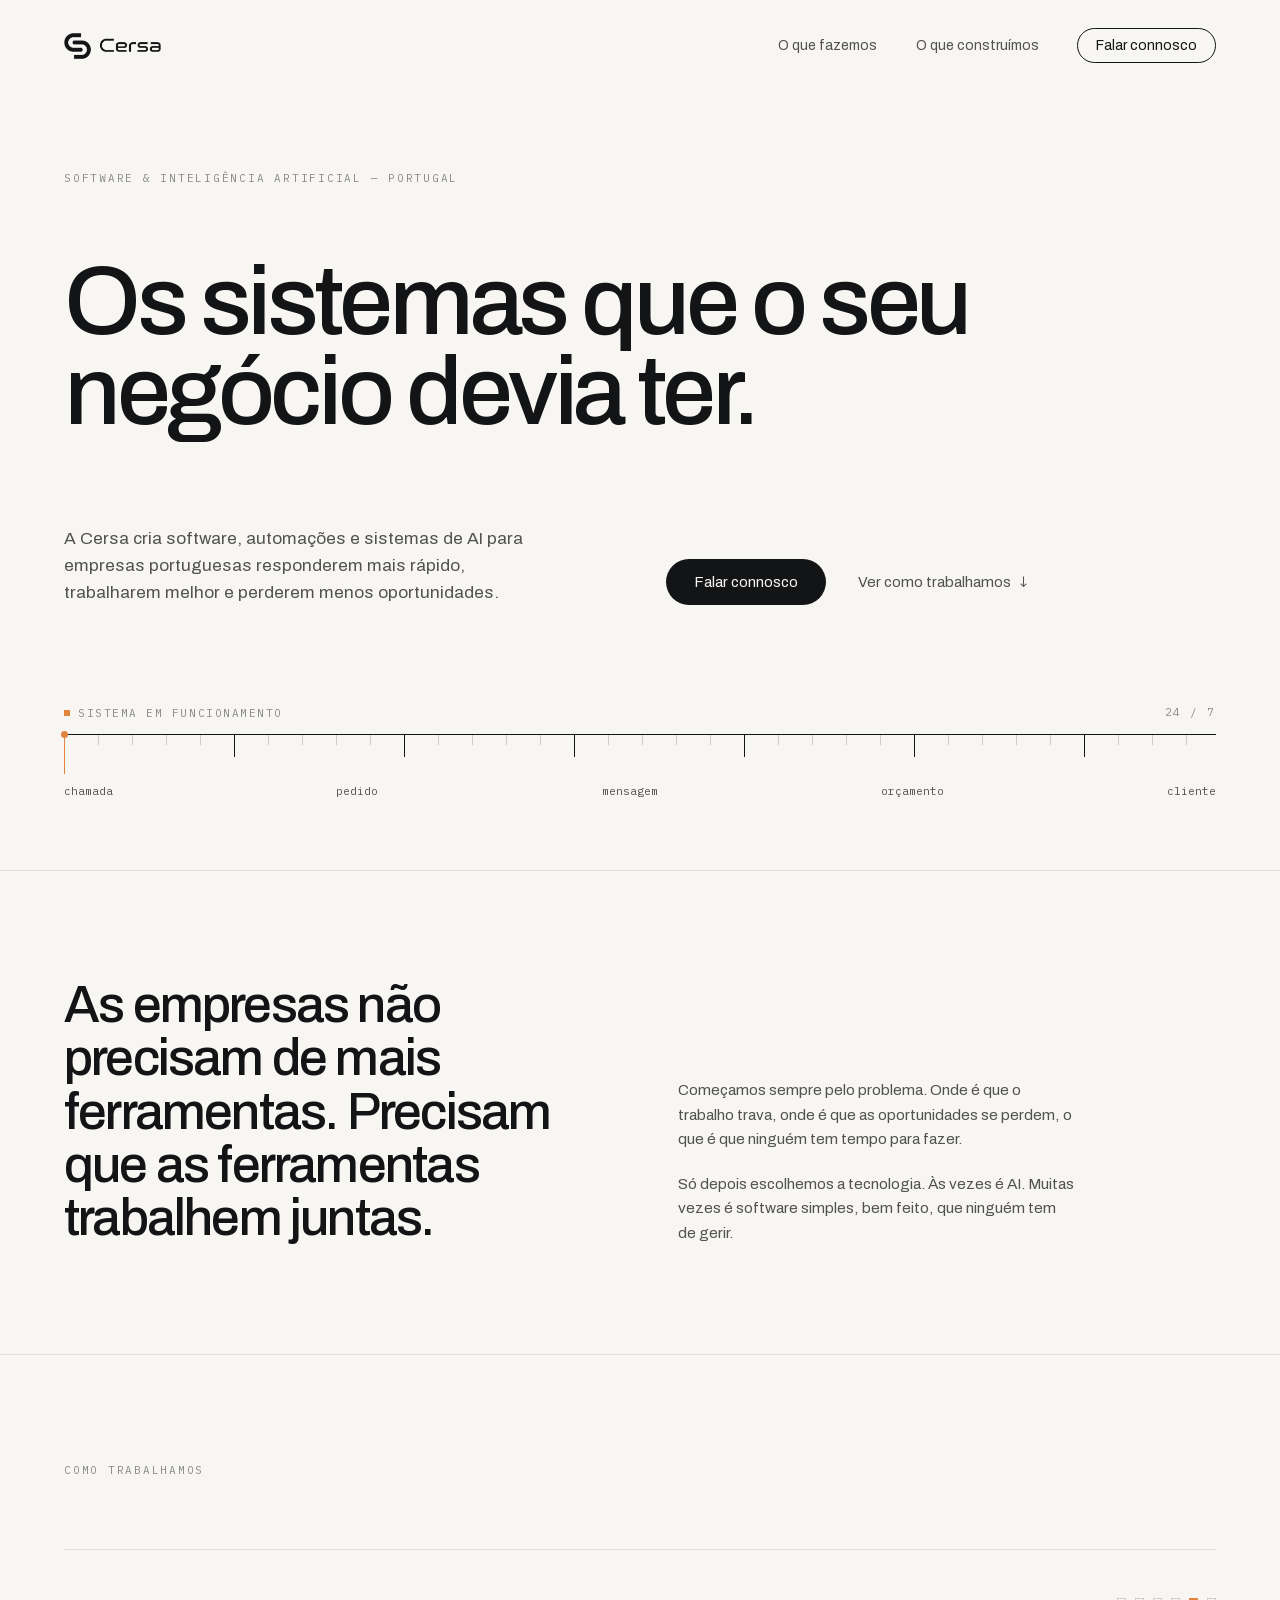
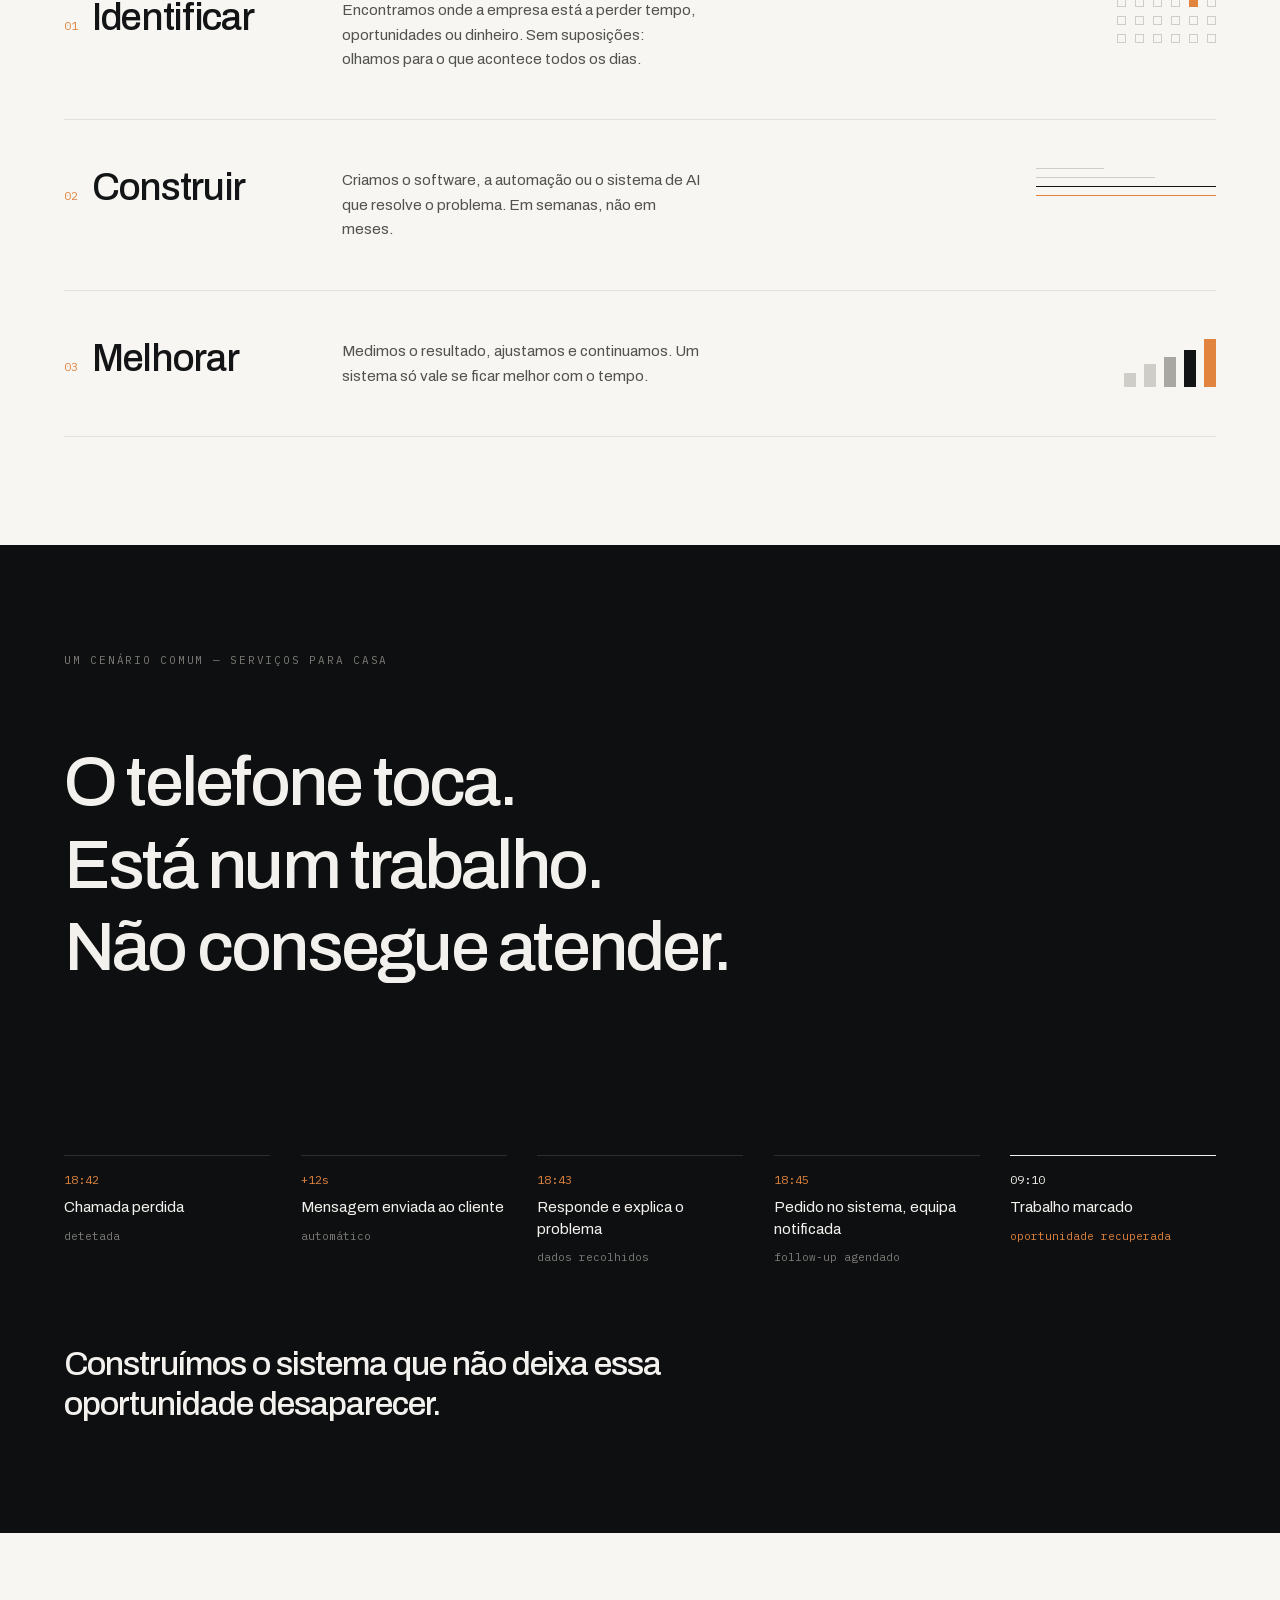
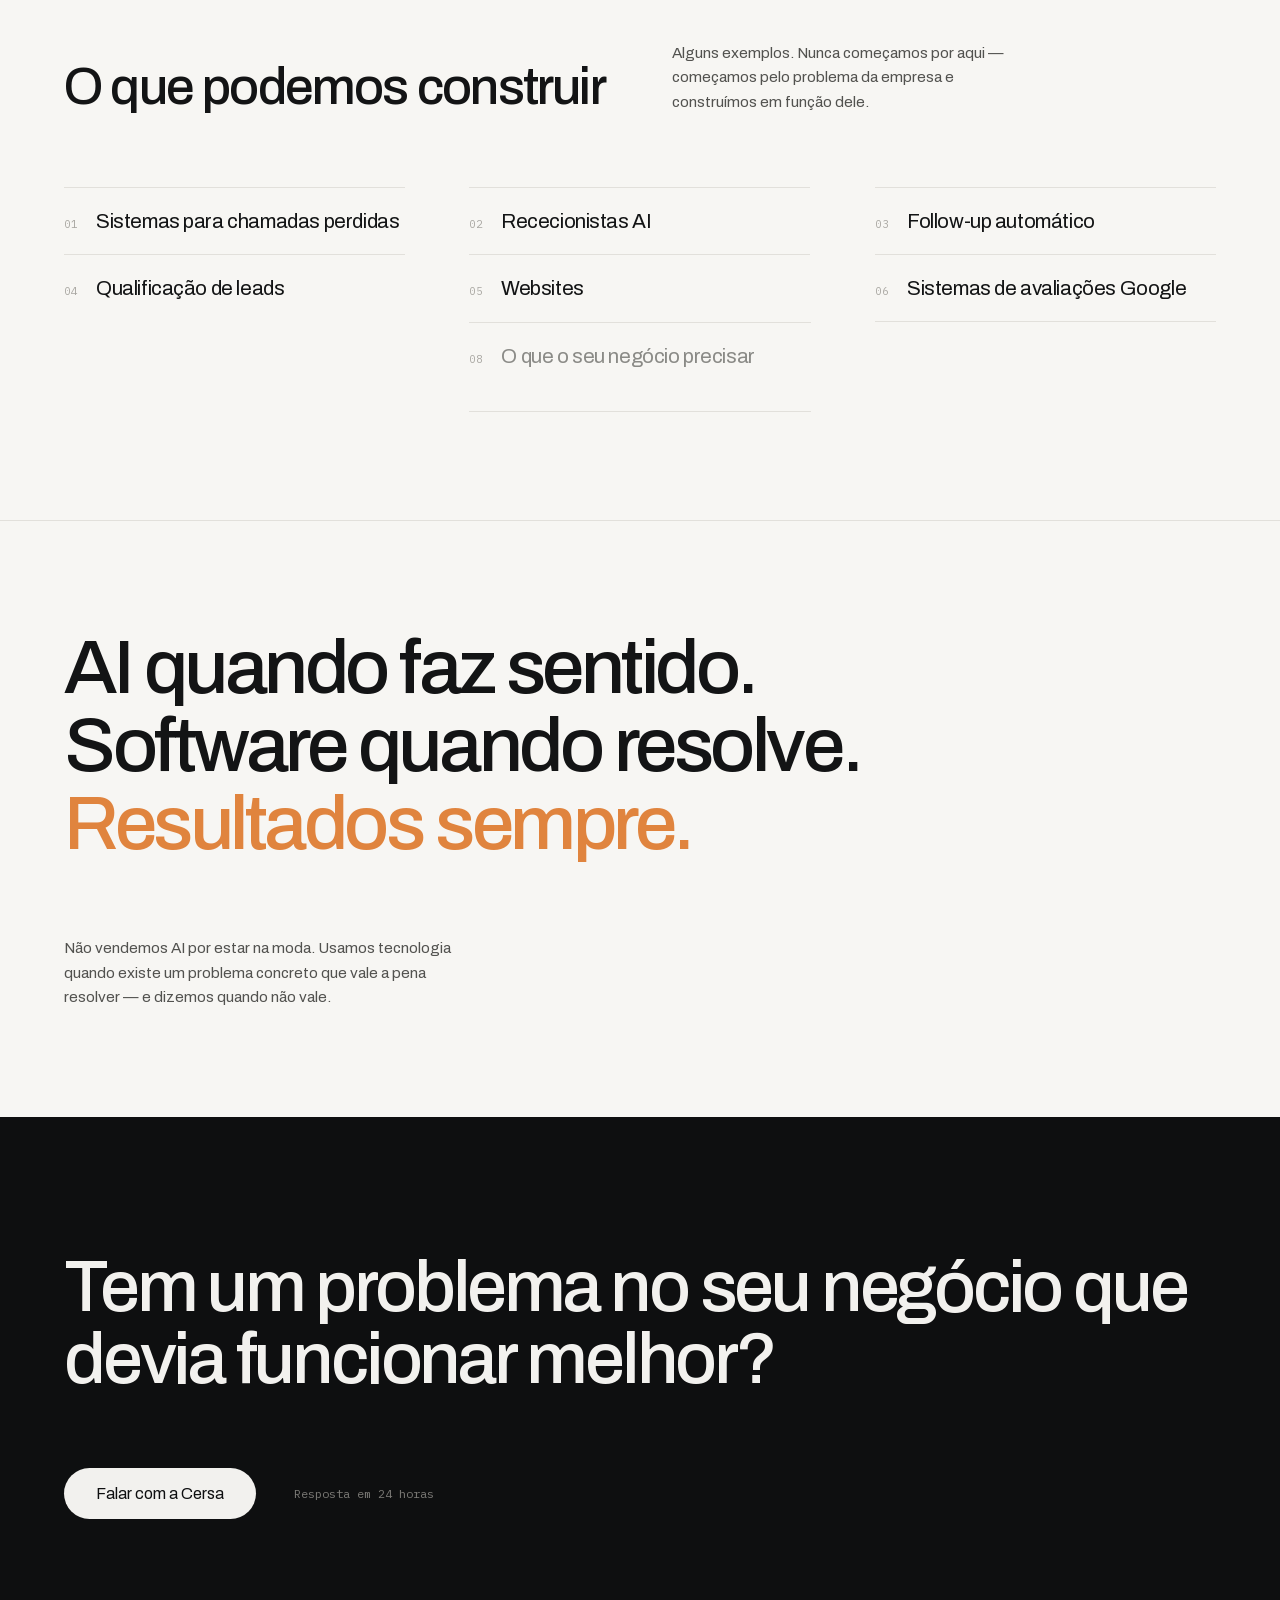
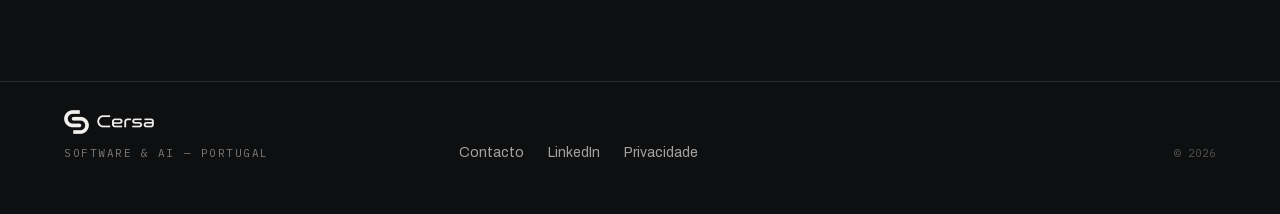
==== index.html @ e39e1431 "Preparar o site para indexação e alojar as fontes localmente O <head> tinha título, descrição e mais" ====
<!DOCTYPE html>
<html lang="pt-PT">
<head>
<meta charset="utf-8" />
<meta name="viewport" content="width=device-width, initial-scale=1" />

<title>Software e automação com AI para empresas — Cersa</title>
<meta name="description" content="Software, automações e sistemas de AI para empresas responderem mais rápido e perderem menos oportunidades. Base no Minho, trabalhamos para todo o país." />
<link rel="canonical" href="https://cersa.pt/" />
<meta name="robots" content="index, follow, max-image-preview:large" />

<!-- Fontes locais, por isso o preload arranca no primeiro parse do HTML em
     vez de esperar pelo CSS. Só o Archivo: desenha o título e o texto acima
     da dobra, e sendo variável cobre os dois pesos num ficheiro só. -->
<link rel="preload" href="assets/fonts/archivo.woff2" as="font" type="font/woff2" crossorigin />
<link rel="stylesheet" href="styles.css" />

<link rel="icon" href="/assets/favicon-32.png" sizes="32x32" type="image/png" />
<link rel="apple-touch-icon" href="/assets/apple-touch-icon-180.png" />
<link rel="manifest" href="/site.webmanifest" />
<meta name="theme-color" content="#F7F6F3" media="(prefers-color-scheme: light)" />
<meta name="theme-color" content="#0E0F10" media="(prefers-color-scheme: dark)" />

<meta property="og:type" content="website" />
<meta property="og:site_name" content="Cersa" />
<meta property="og:locale" content="pt_PT" />
<meta property="og:url" content="https://cersa.pt/" />
<meta property="og:title" content="Software e automação com AI para empresas — Cersa" />
<meta property="og:description" content="Software, automações e sistemas de AI para empresas portuguesas responderem mais rápido e perderem menos oportunidades." />
<meta property="og:image" content="https://cersa.pt/assets/og-cover.png" />
<meta property="og:image:width" content="1200" />
<meta property="og:image:height" content="630" />
<meta property="og:image:alt" content="Cersa — Software e Inteligência Artificial, Portugal" />
<meta name="twitter:card" content="summary_large_image" />
<meta name="twitter:title" content="Software e automação com AI para empresas — Cersa" />
<meta name="twitter:description" content="Software, automações e sistemas de AI para empresas portuguesas responderem mais rápido e perderem menos oportunidades." />
<meta name="twitter:image" content="https://cersa.pt/assets/og-cover.png" />

<script type="application/ld+json">
{
  "@context": "https://schema.org",
  "@graph": [
    {
      "@type": "ProfessionalService",
      "@id": "https://cersa.pt/#empresa",
      "name": "Cersa",
      "description": "Software, automações e sistemas de inteligência artificial para empresas portuguesas.",
      "url": "https://cersa.pt/",
      "logo": "https://cersa.pt/assets/icon-512.png",
      "image": "https://cersa.pt/assets/og-cover.png",
      "email": "ola@cersa.pt",
      "telephone": "+351968170798",
      "inLanguage": "pt-PT",
      "address": {
        "@type": "PostalAddress",
        "addressRegion": "Minho",
        "addressCountry": "PT"
      },
      "areaServed": [
        { "@type": "Country", "name": "Portugal" },
        { "@type": "AdministrativeArea", "name": "Minho" }
      ],
      "hasOfferCatalog": {
        "@type": "OfferCatalog",
        "name": "Serviços",
        "itemListElement": [
          { "@type": "Offer", "itemOffered": { "@type": "Service", "name": "Sistemas para chamadas perdidas" } },
          { "@type": "Offer", "itemOffered": { "@type": "Service", "name": "Rececionistas AI" } },
          { "@type": "Offer", "itemOffered": { "@type": "Service", "name": "Follow-up automático" } },
          { "@type": "Offer", "itemOffered": { "@type": "Service", "name": "Qualificação de leads" } },
          { "@type": "Offer", "itemOffered": { "@type": "Service", "name": "Websites" } },
          { "@type": "Offer", "itemOffered": { "@type": "Service", "name": "Sistemas de avaliações Google" } },
          { "@type": "Offer", "itemOffered": { "@type": "Service", "name": "Software e automações personalizados" } }
        ]
      }
    },
    {
      "@type": "WebSite",
      "@id": "https://cersa.pt/#website",
      "url": "https://cersa.pt/",
      "name": "Cersa",
      "inLanguage": "pt-PT",
      "publisher": { "@id": "https://cersa.pt/#empresa" }
    }
  ]
}
</script>
</head>
<body>

<header class="site-header">
  <a href="#top" class="brand">
    <img src="assets/cersa-logo.png" alt="Cersa" class="brand-logo" width="359" height="96" />
  </a>
  <nav class="nav">
    <a href="#trabalho">O que fazemos</a>
    <a href="#construir">O que construímos</a>
    <a href="#contacto" class="nav-cta">Falar connosco</a>
  </nav>
</header>

<main>
  <section id="top" class="hero">
    <p class="eyebrow">Software &amp; Inteligência Artificial — Portugal</p>
    <h1 class="hero-title">Os sistemas que o seu negócio devia ter.</h1>

    <div class="hero-content">
      <p class="hero-lede">A Cersa cria software, automações e sistemas de AI para empresas portuguesas responderem mais rápido, trabalharem melhor e perderem menos oportunidades.</p>
      <div class="hero-actions">
        <a href="#contacto" class="btn-primary">Falar connosco</a>
        <a href="#trabalho" class="btn-secondary">Ver como trabalhamos<span class="mono">↓</span></a>
      </div>
    </div>

    <div class="hero-timeline">
      <div class="timeline-status">
        <span class="timeline-live"><span class="live-dot"></span>sistema em funcionamento</span>
        <span>24 / 7</span>
      </div>
      <div class="timeline-track">
        <div class="timeline-grid-fine"></div>
        <div class="timeline-grid-bold"></div>
        <div class="timeline-cursor"><span class="timeline-dot"></span></div>
        <div class="timeline-labels">
          <span>chamada</span><span>pedido</span><span>mensagem</span><span>orçamento</span><span>cliente</span>
        </div>
      </div>
    </div>
  </section>

  <section id="abordagem" class="section section-bordered">
    <div class="positioning-grid">
      <h2 class="positioning-title" data-reveal>As empresas não precisam de mais ferramentas. Precisam que as ferramentas trabalhem juntas.</h2>
      <div class="positioning-copy" data-reveal>
        <p>Começamos sempre pelo problema. Onde é que o trabalho trava, onde é que as oportunidades se perdem, o que é que ninguém tem tempo para fazer.</p>
        <p>Só depois escolhemos a tecnologia. Às vezes é AI. Muitas vezes é software simples, bem feito, que ninguém tem de gerir.</p>
      </div>
    </div>
  </section>

  <section id="trabalho" class="section section-bordered">
    <p class="eyebrow">Como trabalhamos</p>
    <div class="work-list">

      <div class="work-row" data-reveal>
        <div class="work-heading">
          <span class="work-index">01</span>
          <h3 class="work-title">Identificar</h3>
        </div>
        <p class="work-desc">Encontramos onde a empresa está a perder tempo, oportunidades ou dinheiro. Sem suposições: olhamos para o que acontece todos os dias.</p>
        <div class="work-visual work-visual-dots">
          <span></span><span></span><span></span><span></span><span class="accent"></span><span></span>
          <span></span><span></span><span></span><span></span><span></span><span></span>
          <span></span><span></span><span></span><span></span><span></span><span></span>
        </div>
      </div>

      <div class="work-row" data-reveal>
        <div class="work-heading">
          <span class="work-index">02</span>
          <h3 class="work-title">Construir</h3>
        </div>
        <p class="work-desc">Criamos o software, a automação ou o sistema de AI que resolve o problema. Em semanas, não em meses.</p>
        <div class="work-visual work-visual-lines">
          <span style="width: 38%"></span>
          <span style="width: 66%"></span>
          <span class="ink" style="width: 100%"></span>
          <span class="accent" style="width: 100%"></span>
        </div>
      </div>

      <div class="work-row work-row-last" data-reveal>
        <div class="work-heading">
          <span class="work-index">03</span>
          <h3 class="work-title">Melhorar</h3>
        </div>
        <p class="work-desc">Medimos o resultado, ajustamos e continuamos. Um sistema só vale se ficar melhor com o tempo.</p>
        <div class="work-visual work-visual-bars">
          <span style="height: 30%"></span>
          <span style="height: 48%"></span>
          <span class="mid" style="height: 62%"></span>
          <span class="ink" style="height: 78%"></span>
          <span class="accent" style="height: 100%"></span>
        </div>
      </div>

    </div>
  </section>

  <section class="section case-section">
    <p class="eyebrow eyebrow-dark">Um cenário comum — serviços para casa</p>
    <h2 class="case-steps">
      <span data-step>O telefone toca.</span>
      <span data-step>Está num trabalho.</span>
      <span data-step>Não consegue atender.</span>
      <span data-step class="dim">O cliente liga para a próxima empresa.</span>
    </h2>

    <div class="case-events">
      <div class="event" data-step>
        <span class="event-time">18:42</span>
        <span class="event-desc">Chamada perdida</span>
        <span class="event-tag">detetada</span>
      </div>
      <div class="event" data-step>
        <span class="event-time">+12s</span>
        <span class="event-desc">Mensagem enviada ao cliente</span>
        <span class="event-tag">automático</span>
      </div>
      <div class="event" data-step>
        <span class="event-time">18:43</span>
        <span class="event-desc">Responde e explica o problema</span>
        <span class="event-tag">dados recolhidos</span>
      </div>
      <div class="event" data-step>
        <span class="event-time">18:45</span>
        <span class="event-desc">Pedido no sistema, equipa notificada</span>
        <span class="event-tag">follow-up agendado</span>
      </div>
      <div class="event event-highlight" data-step>
        <span class="event-time">09:10</span>
        <span class="event-desc">Trabalho marcado</span>
        <span class="event-tag event-tag-accent">oportunidade recuperada</span>
      </div>
    </div>

    <p class="case-closing" data-reveal>Construímos o sistema que não deixa essa oportunidade desaparecer.</p>
  </section>

  <section id="construir" class="section">
    <div class="build-header">
      <h2 class="build-title">O que podemos construir</h2>
      <p class="build-copy">Alguns exemplos. Nunca começamos por aqui — começamos pelo problema da empresa e construímos em função dele.</p>
    </div>
    <ul class="build-list">
      <li class="build-item" data-reveal><span class="build-index">01</span><span class="build-label">Sistemas para chamadas perdidas</span></li>
      <li class="build-item" data-reveal><span class="build-index">02</span><span class="build-label">Rececionistas AI</span></li>
      <li class="build-item" data-reveal><span class="build-index">03</span><span class="build-label">Follow-up automático</span></li>
      <li class="build-item" data-reveal><span class="build-index">04</span><span class="build-label">Qualificação de leads</span></li>
      <li class="build-item" data-reveal><span class="build-index">05</span><span class="build-label">Websites</span></li>
      <li class="build-item" data-reveal><span class="build-index">06</span><span class="build-label">Sistemas de avaliações Google</span></li>
      <li class="build-item build-item-last" data-reveal><span class="build-index">07</span><span class="build-label">Software e automações personalizados</span></li>
      <li class="build-item build-item-muted build-item-last"><span class="build-index">08</span><span class="build-label">O que o seu negócio precisar</span></li>
    </ul>
  </section>

  <section class="section section-bordered">
    <h2 class="philosophy-lines">
      <span data-step>AI quando faz sentido.</span>
      <span data-step>Software quando resolve.</span>
      <span data-step class="accent">Resultados sempre.</span>
    </h2>
    <p class="philosophy-copy" data-reveal>Não vendemos AI por estar na moda. Usamos tecnologia quando existe um problema concreto que vale a pena resolver — e dizemos quando não vale.</p>
  </section>

  <section id="contacto" class="cta-section">
    <h2 class="cta-title" data-reveal>Tem um problema no seu negócio que devia funcionar melhor?</h2>
    <div class="cta-actions">
      <a href="mailto:ola@cersa.pt" class="btn-cta">Falar com a Cersa</a>
      <span class="cta-response mono">Resposta em 24 horas</span>
    </div>

    <footer class="site-footer">
      <div class="footer-brand">
        <img src="assets/cersa-logo-white.png" alt="Cersa" class="brand-logo brand-logo-footer" width="359" height="96" />
        <span class="footer-tagline mono">Software &amp; AI — Portugal</span>
      </div>
      <nav class="footer-nav">
        <a href="mailto:ola@cersa.pt">Contacto</a>
        <a href="#">LinkedIn</a>
        <a href="#">Privacidade</a>
      </nav>
      <span class="footer-copyright mono">© 2026</span>
    </footer>
  </section>
</main>

<script src="script.js"></script>
</body>
</html>
---- styles.css ----
/* Fontes alojadas localmente em vez do CDN do Google.
   Tira dois handshakes a terceiros do caminho crítico de render e evita
   transmitir o IP de cada visitante ao Google, que em RGPD é um risco
   desnecessário. Só o subset latin: cobre todo o português e os sinais
   usados na página (— ↓ © €). Regenerar via tools/fetch-fonts.sh se for
   preciso outro alfabeto ou outro peso. */
@font-face {
  font-family: 'Archivo';
  font-style: normal;
  font-weight: 400;
  font-display: swap;
  src: url('assets/fonts/archivo.woff2') format('woff2');
  unicode-range: U+0000-00FF, U+0131, U+0152-0153, U+02BB-02BC, U+02C6, U+02DA, U+02DC, U+0304, U+0308, U+0329, U+2000-206F, U+20AC, U+2122, U+2191, U+2193, U+2212, U+2215, U+FEFF, U+FFFD;
}
@font-face {
  font-family: 'Archivo';
  font-style: normal;
  font-weight: 500;
  font-display: swap;
  src: url('assets/fonts/archivo.woff2') format('woff2');
  unicode-range: U+0000-00FF, U+0131, U+0152-0153, U+02BB-02BC, U+02C6, U+02DA, U+02DC, U+0304, U+0308, U+0329, U+2000-206F, U+20AC, U+2122, U+2191, U+2193, U+2212, U+2215, U+FEFF, U+FFFD;
}
@font-face {
  font-family: 'IBM Plex Mono';
  font-style: normal;
  font-weight: 400;
  font-display: swap;
  src: url('assets/fonts/ibm-plex-mono-400.woff2') format('woff2');
  unicode-range: U+0000-00FF, U+0131, U+0152-0153, U+02BB-02BC, U+02C6, U+02DA, U+02DC, U+0304, U+0308, U+0329, U+2000-206F, U+20AC, U+2122, U+2191, U+2193, U+2212, U+2215, U+FEFF, U+FFFD;
}

:root {
  --accent: oklch(0.70 0.14 55);
  --bg: #F7F6F3;
  --ink: #131415;
  --muted: #52524F;
  --faint: #8A8A86;
  --line: #E2E0DB;
  --line-strong: #CFCDC8;
  --mid: #A9A7A2;
  --dark-bg: #0E0F10;
  --dark-ink: #F2F1EE;
  --dark-line: #2C2D2F;
  --dark-muted: #7C7B77;
  --dark-mid: #A3A29E;
}

* { box-sizing: border-box; }

html { scroll-behavior: smooth; }

body {
  margin: 0;
  background: var(--bg);
  color: var(--ink);
  font-family: 'Archivo', 'Helvetica Neue', Helvetica, Arial, sans-serif;
  -webkit-font-smoothing: antialiased;
  overflow-x: hidden;
}

a { color: inherit; text-decoration: none; transition: color .25s ease, opacity .25s ease, background .25s ease; }
::selection { background: var(--accent); color: #fff; }

.mono { font-family: 'IBM Plex Mono', monospace; }

.eyebrow {
  font-family: 'IBM Plex Mono', monospace;
  font-size: 11px;
  letter-spacing: 0.16em;
  text-transform: uppercase;
  color: var(--faint);
  margin: 0 0 clamp(40px, 6vw, 72px);
}
.eyebrow-dark { color: var(--dark-muted); margin: 0 0 clamp(40px, 7vw, 80px); }

/* Animations */
@keyframes sweep { 0% { left: 0%; } 100% { left: 100%; } }
@keyframes fadeUp { from { opacity: 0; transform: translateY(16px); } to { opacity: 1; transform: none; } }
@keyframes blink { 0%, 45% { opacity: 1; } 50%, 100% { opacity: .15; } }

[data-reveal], [data-step] { will-change: opacity, transform; }

/* Header */
.site-header {
  display: flex;
  align-items: center;
  justify-content: space-between;
  gap: 24px;
  padding: 28px clamp(20px, 5vw, 80px) 0;
  max-width: 1560px;
  margin: 0 auto;
}
.brand { display: flex; align-items: center; }
/* width: auto sobre a altura fixa mantém o rácio; os atributos width/height
   no <img> dão o rácio ao browser antes do download, para não haver salto. */
.brand-logo { display: block; height: 26px; width: auto; }
.nav { display: flex; align-items: center; gap: clamp(16px, 3vw, 40px); font-size: 14px; color: var(--muted); }
.nav-cta { border: 1px solid var(--ink); color: var(--ink); padding: 9px 18px; border-radius: 100px; }
.nav-cta:hover { background: var(--ink); color: var(--bg); }

/* Hero */
.hero {
  max-width: 1560px;
  margin: 0 auto;
  padding: clamp(56px, 12vh, 140px) clamp(20px, 5vw, 80px) 0;
}
.hero-title {
  font-size: clamp(2.6rem, 7.6vw, 8rem);
  line-height: 0.93;
  letter-spacing: -0.045em;
  font-weight: 500;
  margin: 0;
  max-width: 17ch;
  text-wrap: pretty;
}
.hero-content {
  display: grid;
  grid-template-columns: repeat(auto-fit, minmax(280px, 1fr));
  gap: clamp(24px, 4vw, 64px);
  align-items: end;
  margin-top: clamp(40px, 7vw, 88px);
}
.hero-lede {
  font-size: clamp(16px, 1.35vw, 19px);
  line-height: 1.55;
  color: var(--muted);
  margin: 0;
  max-width: 46ch;
}
.hero-actions { display: flex; align-items: center; gap: 12px; flex-wrap: wrap; justify-self: start; }
.btn-primary {
  background: var(--ink); color: var(--bg);
  padding: 15px 28px; border-radius: 100px; font-size: 15px;
}
.btn-primary:hover { background: var(--accent); color: #fff; }
.btn-secondary {
  padding: 15px 20px; font-size: 15px; color: var(--muted);
  display: flex; align-items: center; gap: 8px;
}
.btn-secondary:hover { color: var(--ink); }

/* Hero timeline strip */
.hero-timeline {
  margin-top: clamp(56px, 11vh, 132px);
  padding-bottom: clamp(40px, 8vh, 96px);
}
.timeline-status {
  display: flex; justify-content: space-between; align-items: baseline;
  font-family: 'IBM Plex Mono', monospace; font-size: 11px; letter-spacing: 0.14em;
  text-transform: uppercase; color: var(--faint); margin-bottom: 14px;
}
.timeline-live { display: flex; align-items: center; gap: 8px; }
.live-dot {
  width: 6px; height: 6px; background: var(--accent); display: block;
  animation: blink 2.4s steps(1, end) infinite;
}
.timeline-track { position: relative; height: 64px; border-top: 1px solid var(--ink); }
.timeline-grid-fine {
  position: absolute; inset: 0;
  background-image: repeating-linear-gradient(to right, var(--line-strong) 0 1px, transparent 1px 34px);
  background-size: 100% 10px; background-repeat: no-repeat;
}
.timeline-grid-bold {
  position: absolute; inset: 0;
  background-image: repeating-linear-gradient(to right, var(--ink) 0 1px, transparent 1px 170px);
  background-size: 100% 22px; background-repeat: no-repeat;
}
.timeline-cursor {
  position: absolute; top: -1px; left: 0; width: 1px; height: 40px;
  background: var(--accent); animation: sweep 11s linear infinite;
}
.timeline-dot {
  position: absolute; top: -3px; left: -3px; width: 7px; height: 7px;
  border-radius: 50%; background: var(--accent); display: block;
}
.timeline-labels {
  position: absolute; bottom: 0; left: 0; right: 0;
  display: flex; justify-content: space-between;
  font-family: 'IBM Plex Mono', monospace; font-size: 11px; color: var(--muted);
}

/* Generic section */
.section { max-width: 1560px; margin: 0 auto; padding: clamp(72px, 12vh, 160px) clamp(20px, 5vw, 80px); }
.section-bordered { border-top: 1px solid var(--line); }

/* Positioning */
.positioning-grid {
  display: grid;
  grid-template-columns: repeat(auto-fit, minmax(300px, 1fr));
  gap: clamp(32px, 6vw, 96px);
}
.positioning-title {
  font-size: clamp(1.9rem, 4vw, 3.9rem); line-height: 1.04; letter-spacing: -0.035em;
  font-weight: 500; margin: 0; max-width: 22ch; text-wrap: pretty;
}
.positioning-copy { display: flex; flex-direction: column; gap: 20px; max-width: 44ch; align-self: end; }
.positioning-copy p { font-size: clamp(15px, 1.2vw, 17px); line-height: 1.6; color: var(--muted); margin: 0; }

/* Work list (Como trabalhamos) */
.work-list { display: flex; flex-direction: column; }
.work-row {
  display: grid;
  grid-template-columns: minmax(0, 0.55fr) minmax(0, 1.1fr) minmax(0, 0.9fr);
  gap: clamp(20px, 4vw, 56px); align-items: start;
  padding: clamp(28px, 4vw, 48px) 0;
  border-top: 1px solid var(--line);
  transition: border-color .25s ease;
}
.work-row:hover { border-top-color: var(--ink); }
.work-row-last { border-bottom: 1px solid var(--line); }
.work-heading { display: flex; align-items: baseline; gap: 14px; }
.work-index { font-family: 'IBM Plex Mono', monospace; font-size: 12px; color: var(--accent); }
.work-title { font-size: clamp(1.6rem, 3vw, 2.7rem); line-height: 1; letter-spacing: -0.035em; font-weight: 500; margin: 0; }
.work-desc { font-size: clamp(15px, 1.2vw, 17px); line-height: 1.6; color: var(--muted); margin: 0; max-width: 40ch; }

.work-visual-dots { display: grid; grid-template-columns: repeat(6, 9px); gap: 9px; justify-self: end; }
.work-visual-dots span { width: 9px; height: 9px; border: 1px solid var(--line-strong); display: block; }
.work-visual-dots span.accent { background: var(--accent); border: none; }

.work-visual-lines { display: flex; flex-direction: column; gap: 8px; justify-self: end; width: min(180px, 100%); }
.work-visual-lines span { height: 1px; background: var(--line-strong); display: block; }
.work-visual-lines span.ink { background: var(--ink); }
.work-visual-lines span.accent { background: var(--accent); }

.work-visual-bars { display: flex; align-items: flex-end; gap: 8px; height: 48px; justify-self: end; }
.work-visual-bars span { width: 12px; background: var(--line-strong); display: block; }
.work-visual-bars span.mid { background: var(--mid); }
.work-visual-bars span.ink { background: var(--ink); }
.work-visual-bars span.accent { background: var(--accent); }

/* Case study (dark) */
.case-section { background: var(--dark-bg); color: var(--dark-ink); }
/* É um <h2>: o texto maior da secção tinha de ser um heading a sério para
   contar como estrutura, mas mantém o aspeto original. */
.case-steps {
  display: flex; flex-direction: column; gap: clamp(6px, 1vw, 12px);
  font-size: clamp(1.9rem, 5.4vw, 5rem); line-height: 1.02; letter-spacing: -0.04em; font-weight: 500;
  margin: 0;
}
.case-steps .dim { color: var(--dark-muted); }
.case-events {
  display: grid; grid-template-columns: repeat(auto-fit, minmax(184px, 1fr));
  gap: clamp(16px, 2.4vw, 32px); margin-top: clamp(56px, 10vh, 120px);
}
.event { border-top: 1px solid var(--dark-line); padding-top: 16px; display: flex; flex-direction: column; gap: 10px; }
.event-time { font-family: 'IBM Plex Mono', monospace; font-size: 12px; color: var(--accent); }
.event-desc { font-size: clamp(15px, 1.2vw, 17px); line-height: 1.4; }
.event-tag { font-family: 'IBM Plex Mono', monospace; font-size: 11px; color: var(--dark-muted); }
.event-highlight { border-top-color: var(--dark-ink); }
.event-highlight .event-time { color: var(--dark-ink); }
.event-tag-accent { color: var(--accent); }
.case-closing {
  font-size: clamp(1.3rem, 2.6vw, 2.4rem); line-height: 1.2; letter-spacing: -0.03em; font-weight: 500;
  margin: clamp(56px, 9vh, 112px) 0 0; max-width: 30ch;
}

/* Build list (O que construímos) */
.build-header {
  display: grid; grid-template-columns: repeat(auto-fit, minmax(300px, 1fr));
  gap: clamp(24px, 5vw, 80px); align-items: end; margin-bottom: clamp(40px, 6vw, 72px);
}
.build-title { font-size: clamp(1.9rem, 4vw, 3.6rem); line-height: 1.04; letter-spacing: -0.035em; font-weight: 500; margin: 0; max-width: 20ch; }
.build-copy { font-size: clamp(15px, 1.2vw, 17px); line-height: 1.6; color: var(--muted); margin: 0; max-width: 40ch; }
/* <ul>: uma lista de serviços é uma lista. Reset dos defaults da lista. */
.build-list {
  display: grid; grid-template-columns: repeat(auto-fit, minmax(min(100%, 320px), 1fr));
  gap: 0 clamp(24px, 5vw, 80px);
  list-style: none; margin: 0; padding: 0;
}
.build-item {
  display: flex; align-items: baseline; gap: 18px; padding: 22px 0;
  border-top: 1px solid var(--line);
  transition: border-color .25s ease, padding-left .25s ease;
}
.build-item-last { border-bottom: 1px solid var(--line); }
.build-item:not(.build-item-muted):hover { border-top-color: var(--ink); padding-left: 6px; }
.build-index { font-family: 'IBM Plex Mono', monospace; font-size: 11px; color: var(--mid); }
.build-label { font-size: clamp(17px, 1.6vw, 22px); letter-spacing: -0.02em; }
.build-item-muted { color: var(--faint); }

/* Philosophy */
/* Também <h2>, pelo mesmo motivo. */
.philosophy-lines {
  display: flex; flex-direction: column;
  font-size: clamp(2.1rem, 6vw, 5.6rem); line-height: 1.02; letter-spacing: -0.045em; font-weight: 500;
  margin: 0;
}
.philosophy-lines .accent { color: var(--accent); }
.philosophy-copy { font-size: clamp(15px, 1.2vw, 17px); line-height: 1.6; color: var(--muted); margin: clamp(40px, 7vw, 72px) 0 0; max-width: 44ch; }

/* Final CTA (dark) */
.cta-section { background: var(--dark-bg); color: var(--dark-ink); }
.cta-section > .cta-title,
.cta-section > .cta-actions,
.cta-section > .site-footer {
  max-width: 1560px; margin-left: auto; margin-right: auto;
  padding-left: clamp(20px, 5vw, 80px); padding-right: clamp(20px, 5vw, 80px);
}
.cta-title {
  font-size: clamp(2.1rem, 5.6vw, 5.2rem); line-height: 1; letter-spacing: -0.045em;
  font-weight: 500; margin: 0; max-width: 24ch; text-wrap: pretty;
  padding-top: clamp(80px, 15vh, 184px);
}
.cta-actions { display: flex; align-items: center; gap: clamp(16px, 3vw, 40px); flex-wrap: wrap; margin-top: clamp(40px, 7vw, 72px); }
.btn-cta { background: var(--dark-ink); color: var(--dark-bg); padding: 17px 32px; border-radius: 100px; font-size: 16px; }
.btn-cta:hover { background: var(--accent); color: #fff; }
.cta-response { font-size: 12px; color: var(--dark-muted); }

/* Footer */
.site-footer {
  display: grid; grid-template-columns: repeat(auto-fit, minmax(180px, 1fr));
  gap: 32px; align-items: end;
  margin-top: clamp(88px, 18vh, 200px);
  padding-top: 28px; padding-bottom: clamp(40px, 6vh, 64px);
  border-top: 1px solid var(--dark-line);
}
/* flex-start impede que o align-items: stretch por omissão estique
   a largura do logo, que tem width: auto. */
.footer-brand { display: flex; flex-direction: column; align-items: flex-start; gap: 12px; }
.brand-logo-footer { height: 24px; }
.footer-tagline { font-size: 11px; letter-spacing: 0.14em; text-transform: uppercase; color: var(--dark-muted); }
.footer-nav { display: flex; gap: 24px; font-size: 14px; color: var(--dark-mid); justify-self: start; }
.footer-copyright { font-size: 11px; color: #55554F; justify-self: end; }

/* Responsive */

/* A 3a coluna da build-list acaba no item 06 (07 e 08 caem nas colunas 1 e 2),
   por isso só a partir de 3 colunas é que precisa da linha de fecho. */
@media (min-width: 1200px) {
  .build-item:nth-child(6) { border-bottom: 1px solid var(--line); }
}

@media (max-width: 720px) {
  /* As 3 colunas fixas espremem a 1a abaixo da largura do título, que sendo
     uma palavra só não quebra e escrevia por cima da descrição. */
  .work-row {
    grid-template-columns: minmax(0, 1fr) auto;
    gap: 22px 20px;
    align-items: center;
  }
  .work-heading { grid-column: 1; grid-row: 1; }
  .work-visual { grid-column: 2; grid-row: 1; justify-self: end; }
  .work-desc { grid-column: 1 / -1; grid-row: 2; max-width: none; }
  .work-visual-lines { width: 120px; }

  /* Alvos de toque */
  .nav a, .footer-nav a { min-height: 44px; display: inline-flex; align-items: center; }
  .footer-nav { flex-wrap: wrap; gap: 8px 24px; }
}

/* Abaixo disto o nav completo não cabe e o CTA era cortado. */
@media (max-width: 560px) {
  .nav a:not(.nav-cta) { display: none; }
  .nav-cta { white-space: nowrap; }
  .brand-logo { height: 22px; }
}
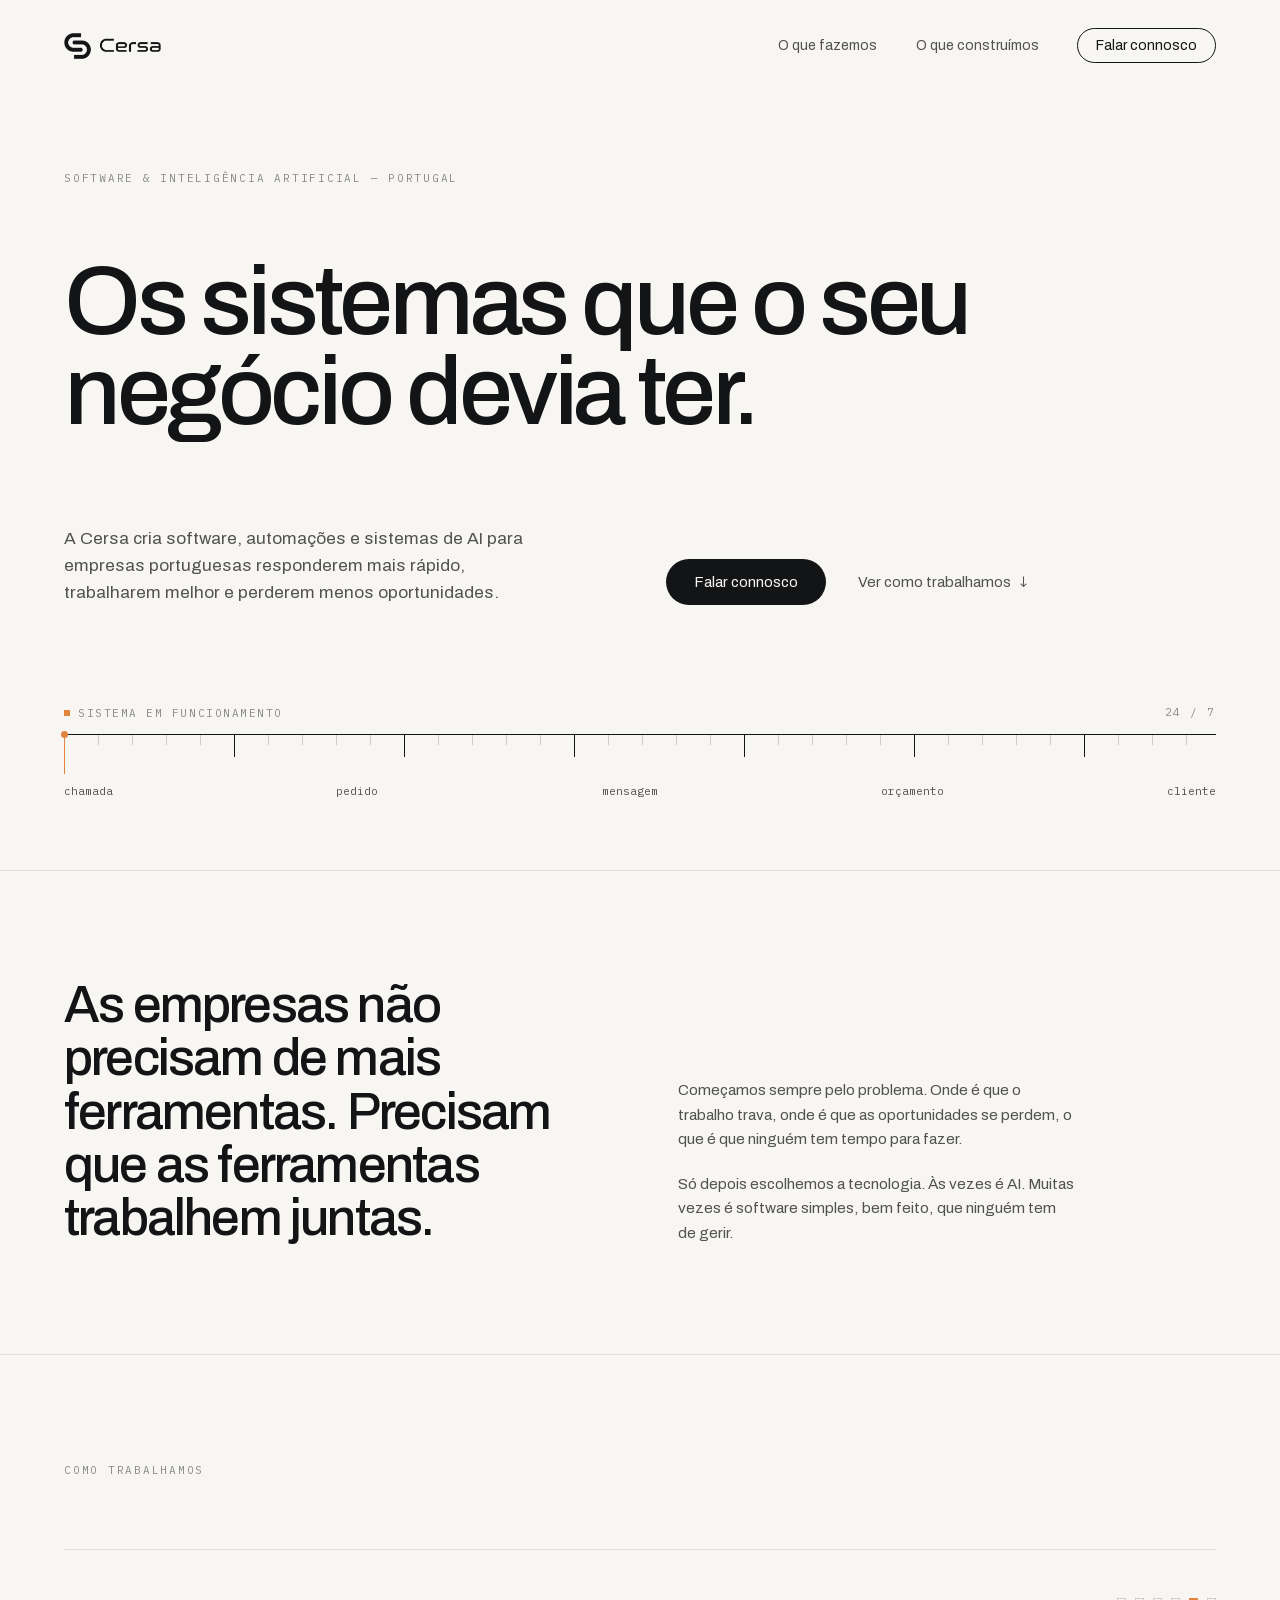
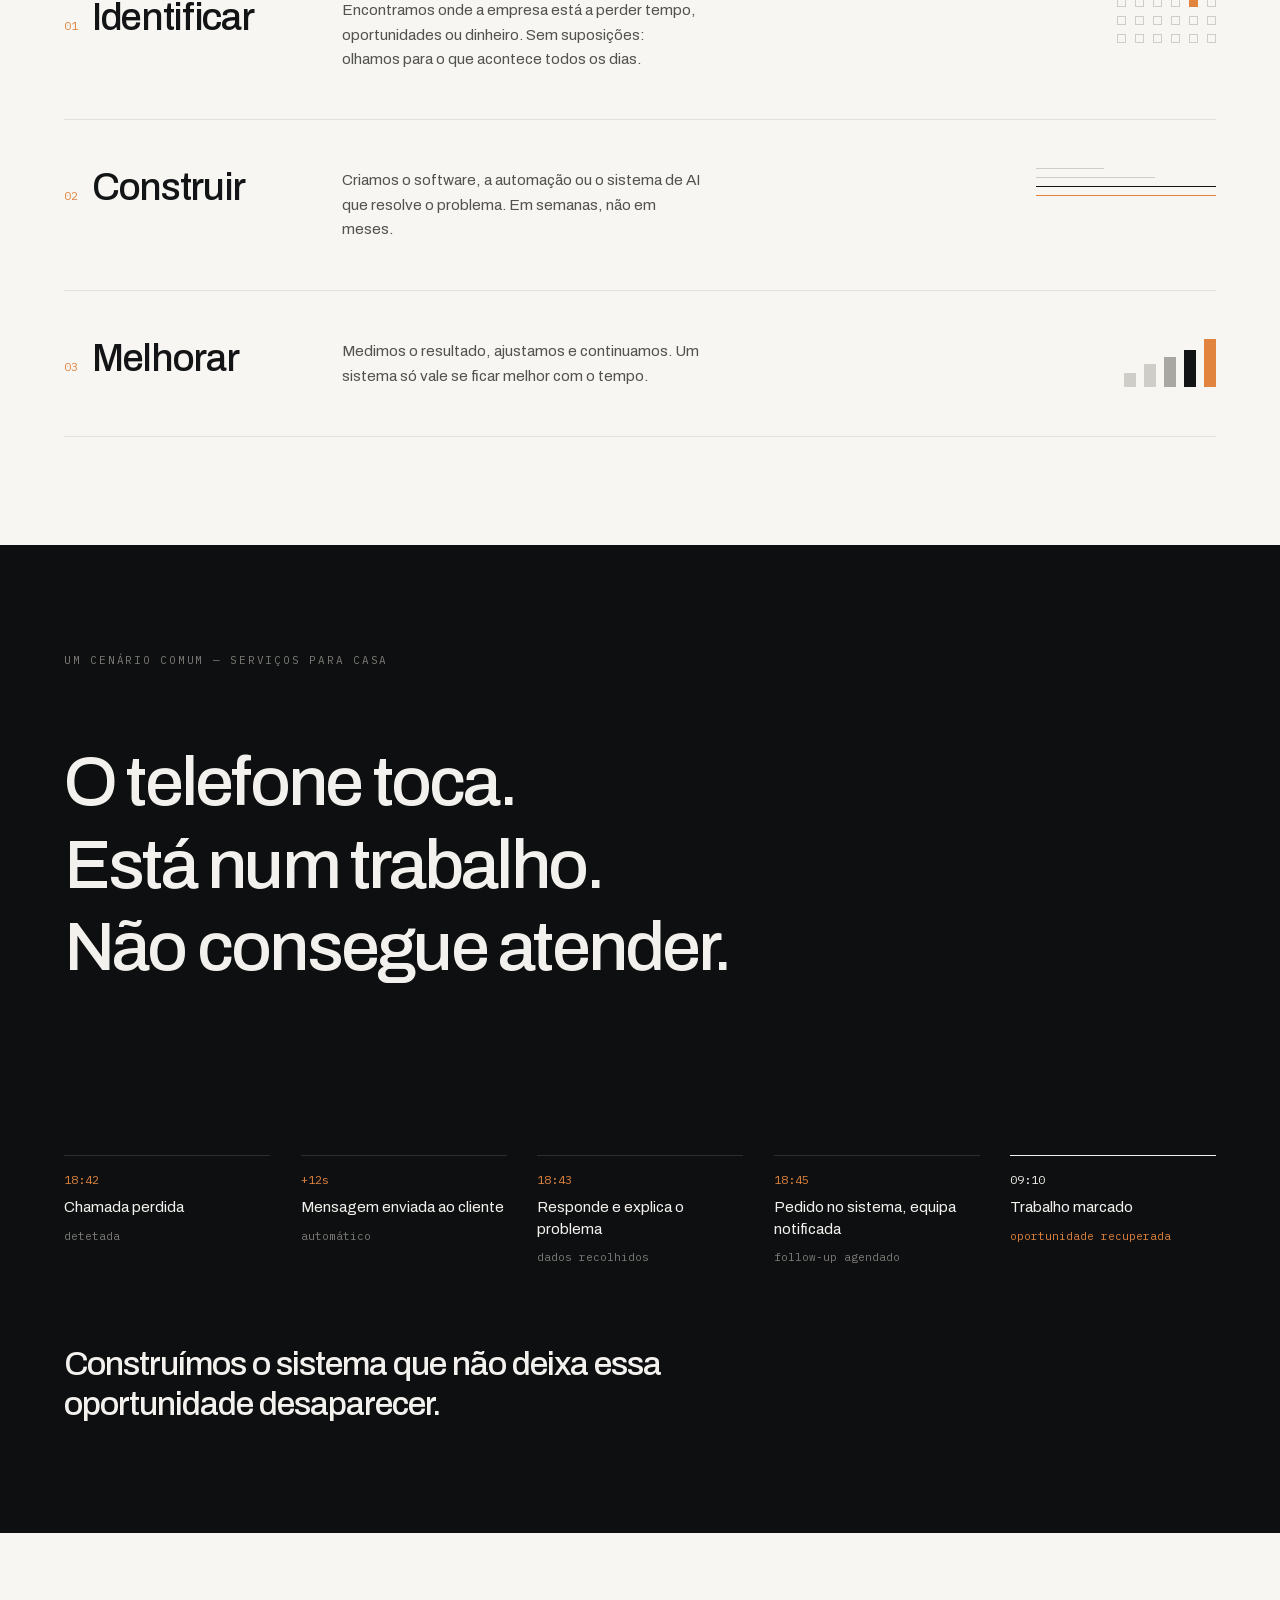
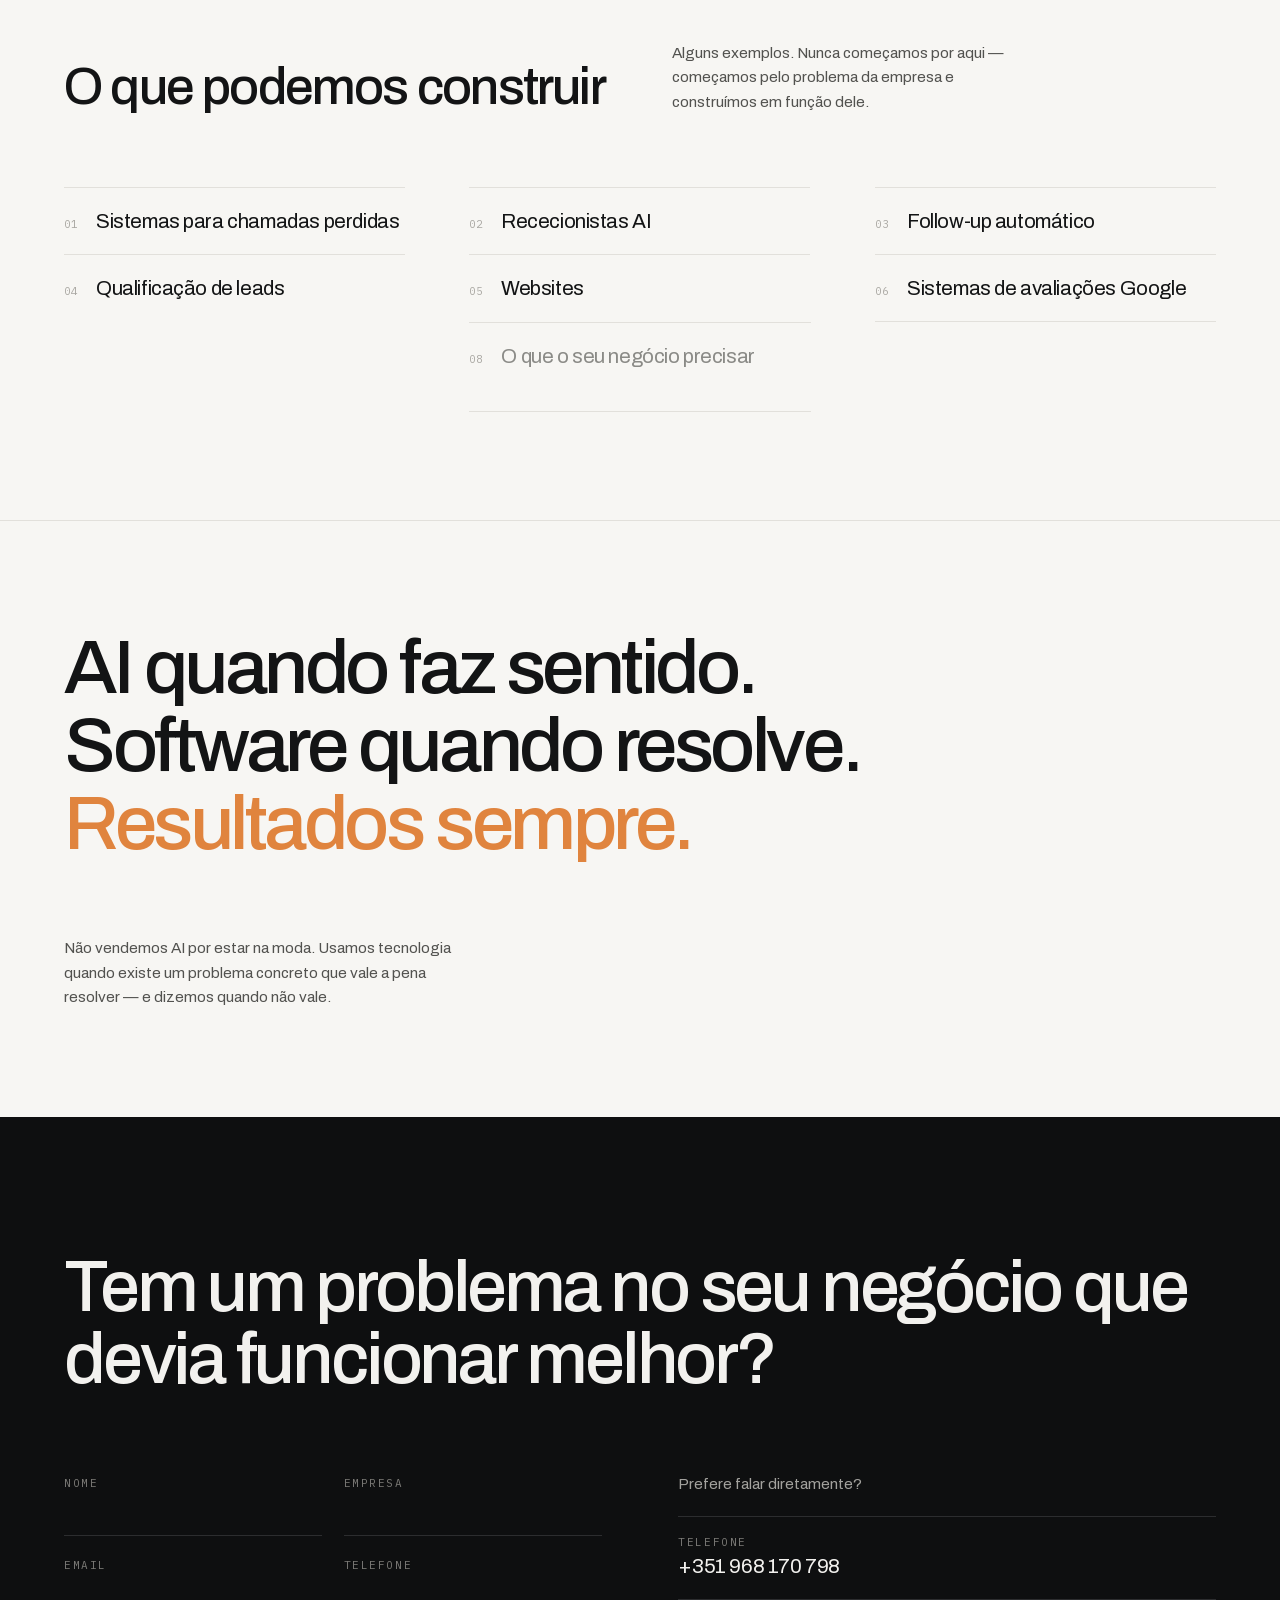
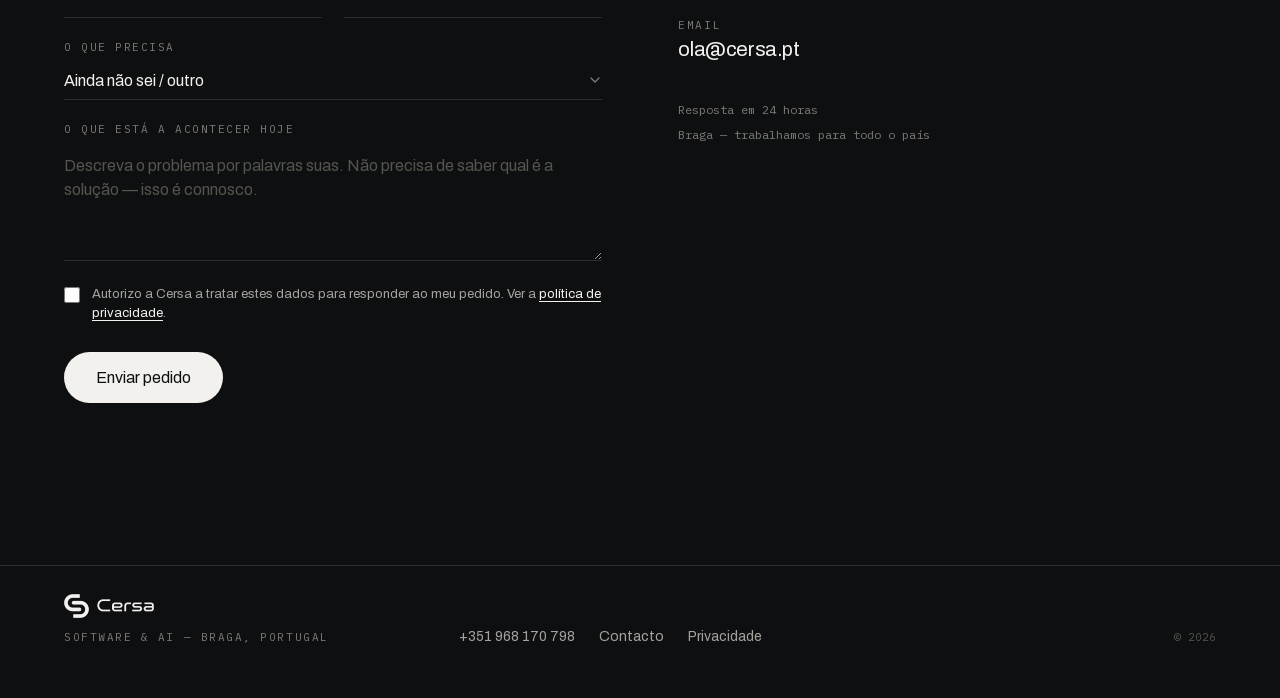
==== commit ccb7f439: "Adicionar formulário de contacto e páginas de obrigado e privacidade O único caminho de contacto era" ====
--- a/index.html
+++ b/index.html
@@ -53,12 +53,14 @@
       "inLanguage": "pt-PT",
       "address": {
         "@type": "PostalAddress",
-        "addressRegion": "Minho",
+        "addressLocality": "Braga",
+        "addressRegion": "Braga",
         "addressCountry": "PT"
       },
       "areaServed": [
         { "@type": "Country", "name": "Portugal" },
-        { "@type": "AdministrativeArea", "name": "Minho" }
+        { "@type": "AdministrativeArea", "name": "Minho" },
+        { "@type": "City", "name": "Braga" }
       ],
       "hasOfferCatalog": {
         "@type": "OfferCatalog",
@@ -255,20 +257,96 @@
 
   <section id="contacto" class="cta-section">
     <h2 class="cta-title" data-reveal>Tem um problema no seu negócio que devia funcionar melhor?</h2>
-    <div class="cta-actions">
-      <a href="mailto:ola@cersa.pt" class="btn-cta">Falar com a Cersa</a>
-      <span class="cta-response mono">Resposta em 24 horas</span>
+    <div class="contact-grid">
+      <!-- Netlify deteta o formulário no HTML ao fazer deploy. O form-name
+           escondido é preciso para a submissão bater certo com o nome, e o
+           action manda para uma URL própria, que serve de objetivo de
+           conversão mensurável. -->
+      <form class="contact-form" name="contacto" method="POST" action="/obrigado.html"
+            data-netlify="true" netlify-honeypot="website">
+        <input type="hidden" name="form-name" value="contacto" />
+
+        <!-- Isco para bots: escondido e fora da ordem de tabulação, uma
+             pessoa nunca o preenche. Se vier preenchido, o Netlify descarta. -->
+        <p class="honeypot" aria-hidden="true">
+          <label>Deixe este campo em branco
+            <input name="website" tabindex="-1" autocomplete="off" />
+          </label>
+        </p>
+
+        <div class="field-row">
+          <p class="field">
+            <label for="nome">Nome</label>
+            <input id="nome" name="nome" type="text" required autocomplete="name" />
+          </p>
+          <p class="field">
+            <label for="empresa">Empresa</label>
+            <input id="empresa" name="empresa" type="text" autocomplete="organization" />
+          </p>
+        </div>
+
+        <div class="field-row">
+          <p class="field">
+            <label for="email">Email</label>
+            <input id="email" name="email" type="email" required autocomplete="email" />
+          </p>
+          <p class="field">
+            <label for="telefone">Telefone</label>
+            <input id="telefone" name="telefone" type="tel" autocomplete="tel" />
+          </p>
+        </div>
+
+        <p class="field">
+          <label for="assunto">O que precisa</label>
+          <select id="assunto" name="assunto">
+            <option value="">Ainda não sei / outro</option>
+            <option>Não conseguimos atender todas as chamadas</option>
+            <option>Perdemos pedidos por falta de follow-up</option>
+            <option>Trabalho manual a mais na equipa</option>
+            <option>Precisamos de um site</option>
+            <option>Queremos mais avaliações no Google</option>
+            <option>Software ou automação à medida</option>
+          </select>
+        </p>
+
+        <p class="field">
+          <label for="mensagem">O que está a acontecer hoje</label>
+          <textarea id="mensagem" name="mensagem" rows="4" required
+                    placeholder="Descreva o problema por palavras suas. Não precisa de saber qual é a solução — isso é connosco."></textarea>
+        </p>
+
+        <p class="consent">
+          <input id="consentimento" name="consentimento" type="checkbox" required />
+          <label for="consentimento">Autorizo a Cersa a tratar estes dados para responder ao meu pedido. Ver a <a href="/privacidade.html">política de privacidade</a>.</label>
+        </p>
+
+        <button type="submit" class="btn-cta">Enviar pedido</button>
+      </form>
+
+      <aside class="contact-alt">
+        <p class="contact-alt-intro">Prefere falar diretamente?</p>
+        <a class="contact-line" href="tel:+351968170798">
+          <span class="contact-label mono">Telefone</span>
+          <span class="contact-value">+351 968 170 798</span>
+        </a>
+        <a class="contact-line" href="mailto:ola@cersa.pt">
+          <span class="contact-label mono">Email</span>
+          <span class="contact-value">ola@cersa.pt</span>
+        </a>
+        <p class="contact-note mono">Resposta em 24 horas</p>
+        <p class="contact-note mono">Braga — trabalhamos para todo o país</p>
+      </aside>
     </div>
 
     <footer class="site-footer">
       <div class="footer-brand">
         <img src="assets/cersa-logo-white.png" alt="Cersa" class="brand-logo brand-logo-footer" width="359" height="96" />
-        <span class="footer-tagline mono">Software &amp; AI — Portugal</span>
+        <span class="footer-tagline mono">Software &amp; AI — Braga, Portugal</span>
       </div>
       <nav class="footer-nav">
+        <a href="tel:+351968170798">+351 968 170 798</a>
         <a href="mailto:ola@cersa.pt">Contacto</a>
-        <a href="#">LinkedIn</a>
-        <a href="#">Privacidade</a>
+        <a href="/privacidade.html">Privacidade</a>
       </nav>
       <span class="footer-copyright mono">© 2026</span>
     </footer>
--- a/styles.css
+++ b/styles.css
@@ -291,7 +291,7 @@
 /* Final CTA (dark) */
 .cta-section { background: var(--dark-bg); color: var(--dark-ink); }
 .cta-section > .cta-title,
-.cta-section > .cta-actions,
+.cta-section > .contact-grid,
 .cta-section > .site-footer {
   max-width: 1560px; margin-left: auto; margin-right: auto;
   padding-left: clamp(20px, 5vw, 80px); padding-right: clamp(20px, 5vw, 80px);
@@ -301,10 +301,118 @@
   font-weight: 500; margin: 0; max-width: 24ch; text-wrap: pretty;
   padding-top: clamp(80px, 15vh, 184px);
 }
-.cta-actions { display: flex; align-items: center; gap: clamp(16px, 3vw, 40px); flex-wrap: wrap; margin-top: clamp(40px, 7vw, 72px); }
-.btn-cta { background: var(--dark-ink); color: var(--dark-bg); padding: 17px 32px; border-radius: 100px; font-size: 16px; }
+.btn-cta {
+  background: var(--dark-ink); color: var(--dark-bg);
+  padding: 17px 32px; border-radius: 100px; font-size: 16px;
+  border: none; font-family: inherit; cursor: pointer;
+}
 .btn-cta:hover { background: var(--accent); color: #fff; }
-.cta-response { font-size: 12px; color: var(--dark-muted); }
+
+/* Contacto */
+.contact-grid {
+  display: grid;
+  grid-template-columns: repeat(auto-fit, minmax(300px, 1fr));
+  gap: clamp(40px, 6vw, 96px);
+  margin-top: clamp(48px, 7vw, 80px);
+  align-items: start;
+}
+.contact-form { display: flex; flex-direction: column; gap: 22px; max-width: 640px; }
+.field-row { display: grid; grid-template-columns: repeat(auto-fit, minmax(190px, 1fr)); gap: 22px; }
+.field { display: flex; flex-direction: column; gap: 8px; margin: 0; }
+.field label {
+  font-family: 'IBM Plex Mono', monospace; font-size: 11px;
+  letter-spacing: 0.14em; text-transform: uppercase; color: var(--dark-muted);
+}
+.field input, .field select, .field textarea {
+  font-family: inherit; font-size: 16px; color: var(--dark-ink);
+  background: transparent; border: 0; border-bottom: 1px solid var(--dark-line);
+  padding: 10px 0; border-radius: 0; width: 100%;
+  transition: border-color .25s ease;
+}
+.field textarea { resize: vertical; line-height: 1.5; }
+/* appearance: none tira a seta nativa junto com o resto do estilo do
+   sistema, e sem ela o campo não se lê como dropdown. Reposta em SVG. */
+.field select {
+  appearance: none; cursor: pointer; padding-right: 28px;
+  background-image: url("data:image/svg+xml,%3Csvg xmlns='http://www.w3.org/2000/svg' width='10' height='6' viewBox='0 0 10 6'%3E%3Cpath d='M1 1l4 4 4-4' fill='none' stroke='%237C7B77' stroke-width='1.3' stroke-linecap='round'/%3E%3C/svg%3E");
+  background-repeat: no-repeat;
+  background-position: right 2px center;
+}
+.field input:focus, .field select:focus, .field textarea:focus {
+  outline: none; border-bottom-color: var(--accent);
+}
+.field ::placeholder { color: #55554F; }
+/* O select nativo herda o fundo do sistema na lista aberta; força-se aqui
+   para as opções não saírem brancas sobre branco em modo escuro. */
+.field select option { background: var(--dark-bg); color: var(--dark-ink); }
+
+.honeypot { position: absolute; left: -9999px; width: 1px; height: 1px; overflow: hidden; }
+
+.consent { display: flex; align-items: flex-start; gap: 12px; margin: 2px 0 0; }
+.consent input { margin: 2px 0 0; accent-color: var(--accent); width: 16px; height: 16px; flex: none; }
+.consent label { font-size: 13px; line-height: 1.5; color: var(--dark-mid); }
+.consent a { color: var(--dark-ink); text-decoration: underline; text-underline-offset: 3px; }
+.consent a:hover { color: var(--accent); }
+
+.contact-form .btn-cta { align-self: flex-start; margin-top: 6px; }
+
+.contact-alt { display: flex; flex-direction: column; gap: 4px; }
+.contact-alt-intro { font-size: clamp(15px, 1.2vw, 17px); color: var(--dark-mid); margin: 0 0 20px; }
+.contact-line {
+  display: flex; flex-direction: column; gap: 6px;
+  padding: 18px 0; border-top: 1px solid var(--dark-line);
+  transition: border-color .25s ease, padding-left .25s ease;
+}
+.contact-line:hover { border-top-color: var(--dark-ink); padding-left: 6px; }
+.contact-label { font-size: 11px; letter-spacing: 0.14em; text-transform: uppercase; color: var(--dark-muted); }
+.contact-value { font-size: clamp(17px, 1.6vw, 21px); letter-spacing: -0.02em; }
+.contact-note { font-size: 12px; color: var(--dark-muted); margin: 20px 0 0; }
+.contact-note + .contact-note { margin-top: 6px; }
+
+/* Páginas interiores (obrigado, privacidade) */
+.page-narrow {
+  max-width: 780px;
+  margin: 0 auto;
+  padding: clamp(56px, 11vh, 128px) clamp(20px, 5vw, 80px) clamp(72px, 12vh, 140px);
+}
+.page-title {
+  font-size: clamp(2rem, 4.4vw, 3.4rem); line-height: 1.06; letter-spacing: -0.04em;
+  font-weight: 500; margin: 0; max-width: 20ch; text-wrap: pretty;
+}
+.page-updated { font-size: 12px; color: var(--faint); margin: 20px 0 0; }
+.page-body { display: flex; flex-direction: column; gap: 18px; margin-top: clamp(28px, 4vw, 40px); }
+.page-body p { font-size: clamp(16px, 1.3vw, 18px); line-height: 1.6; color: var(--muted); margin: 0; max-width: 56ch; }
+.page-actions { display: flex; align-items: center; gap: 12px; flex-wrap: wrap; margin-top: clamp(36px, 5vw, 56px); }
+
+.next-steps {
+  list-style: none; margin: clamp(48px, 7vw, 72px) 0 0; padding: 0;
+  display: flex; flex-direction: column;
+}
+.next-steps li {
+  display: flex; gap: 18px; align-items: baseline;
+  padding: 20px 0; border-top: 1px solid var(--line);
+  font-size: clamp(15px, 1.2vw, 17px); line-height: 1.55; color: var(--muted);
+}
+.next-steps li:last-child { border-bottom: 1px solid var(--line); }
+.next-index { font-size: 11px; color: var(--accent); flex: none; }
+
+/* Texto legal */
+.legal { margin-top: clamp(36px, 5vw, 56px); }
+.legal h2 {
+  font-size: clamp(1.05rem, 1.5vw, 1.3rem); line-height: 1.3; letter-spacing: -0.02em;
+  font-weight: 500; color: var(--ink); margin: clamp(40px, 5vw, 56px) 0 14px;
+}
+.legal h2:first-child { margin-top: 0; }
+.legal p, .legal li { font-size: 16px; line-height: 1.65; color: var(--muted); }
+.legal p { margin: 0 0 14px; max-width: 62ch; }
+.legal ul { margin: 0 0 14px; padding-left: 20px; max-width: 62ch; }
+.legal li { margin-bottom: 8px; }
+.legal strong { color: var(--ink); font-weight: 500; }
+.legal a { color: var(--ink); text-decoration: underline; text-underline-offset: 3px; }
+.legal a:hover { color: var(--accent); }
+
+/* O rodapé destas páginas não leva o bloco de CTA por cima. */
+.cta-section-slim > .site-footer { margin-top: 0; padding-top: clamp(40px, 6vh, 56px); border-top: 0; }
 
 /* Footer */
 .site-footer {
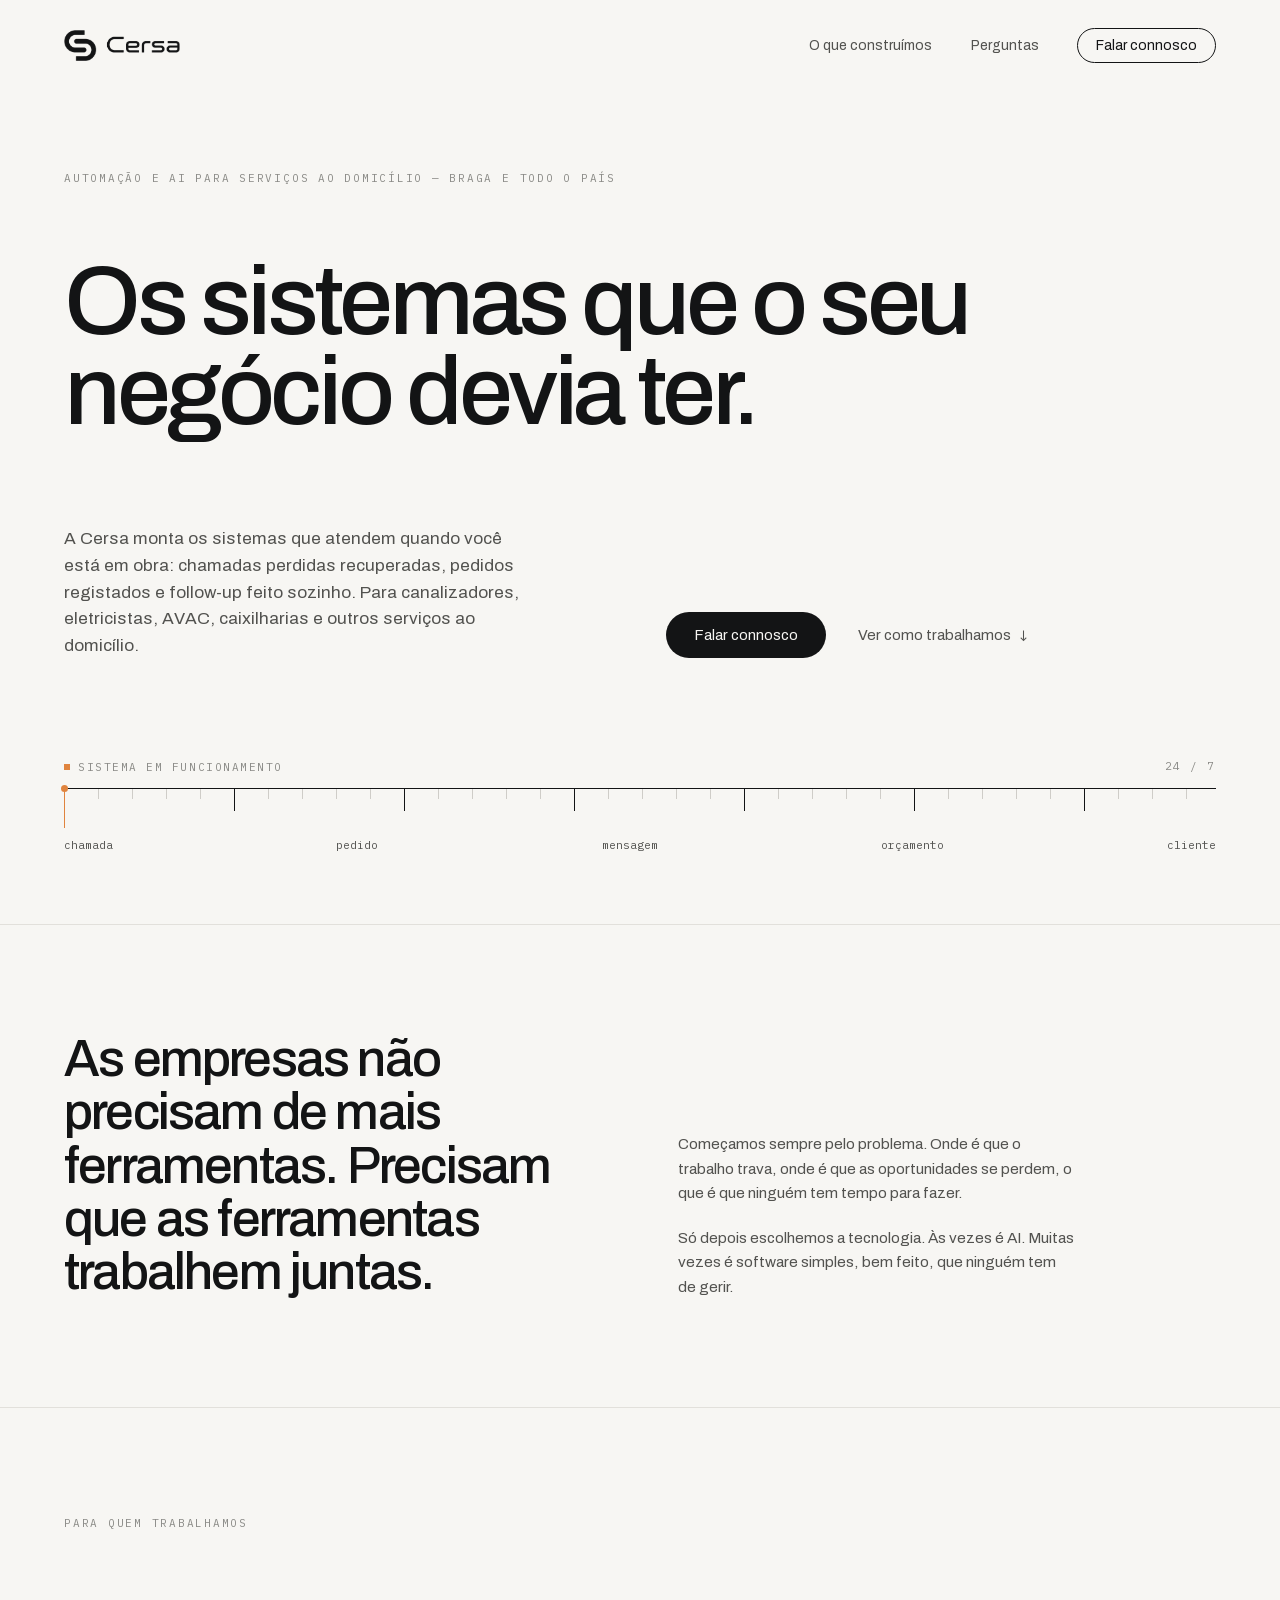
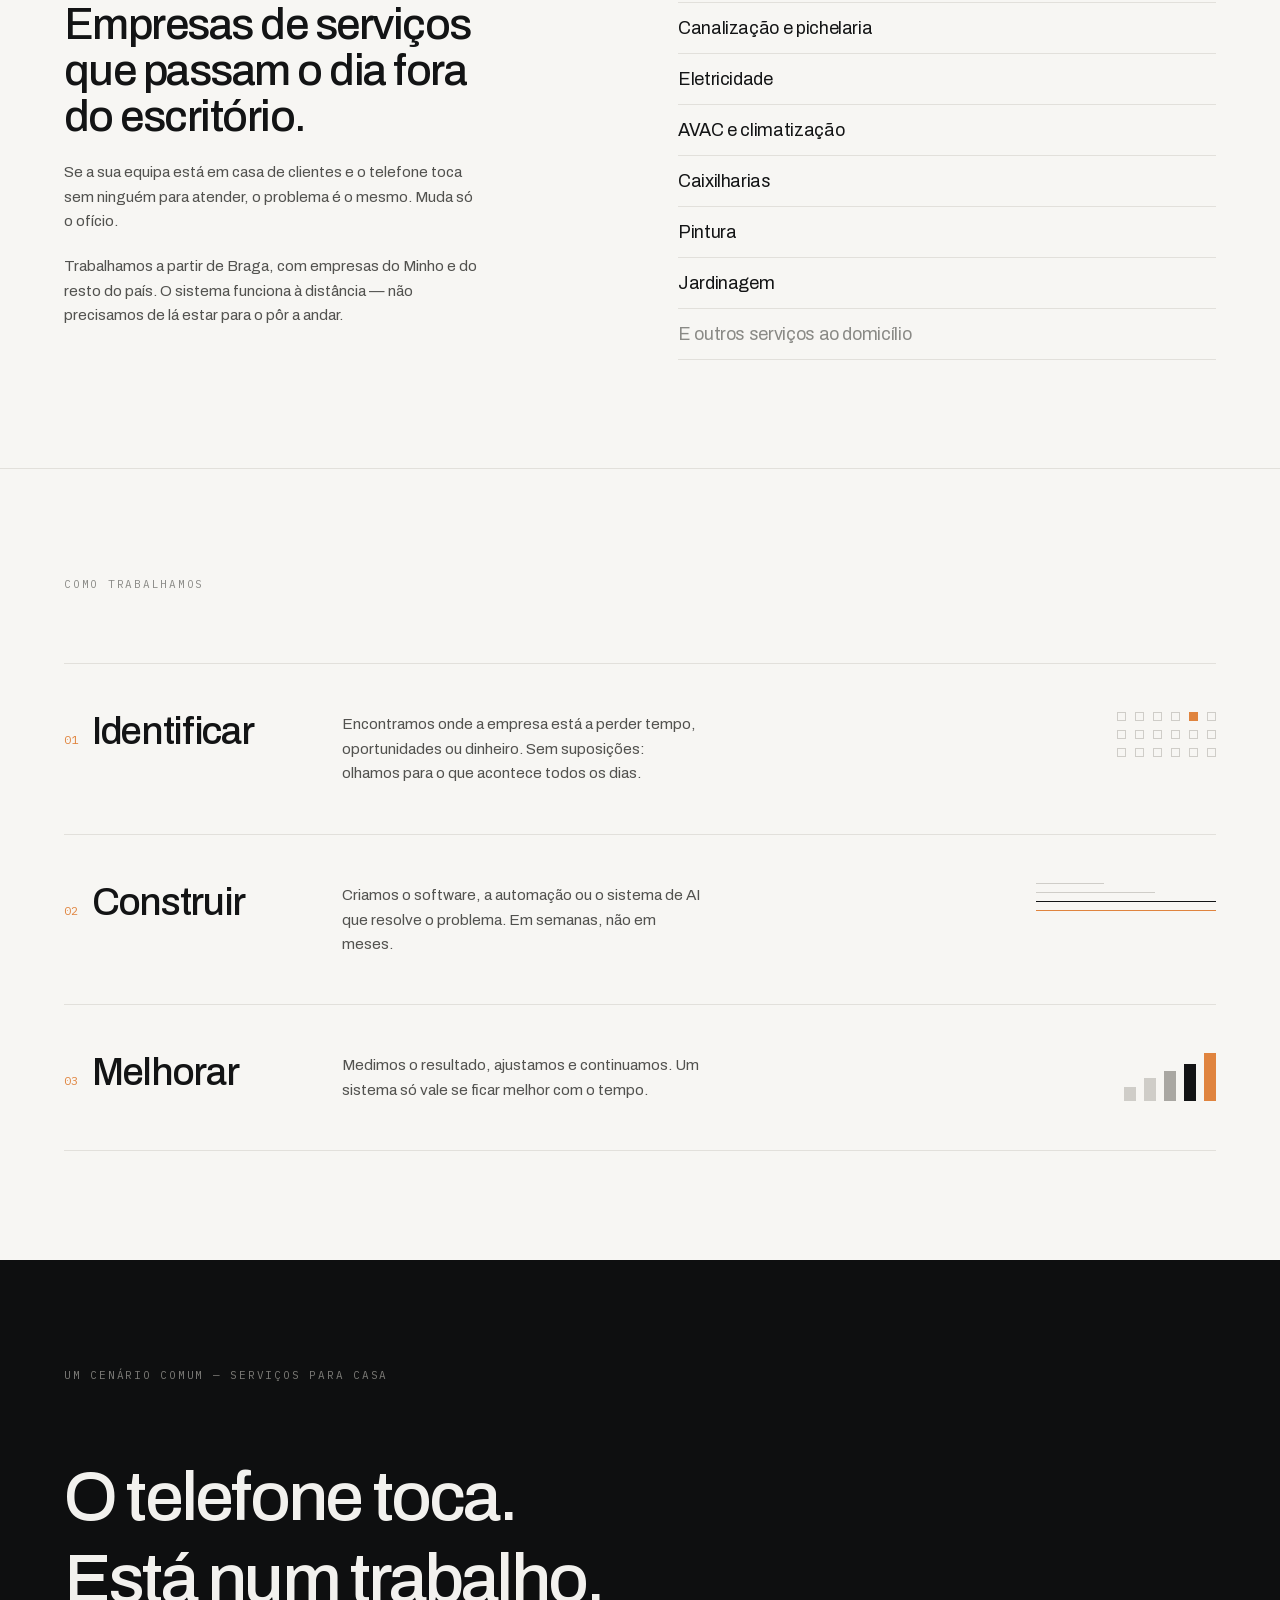
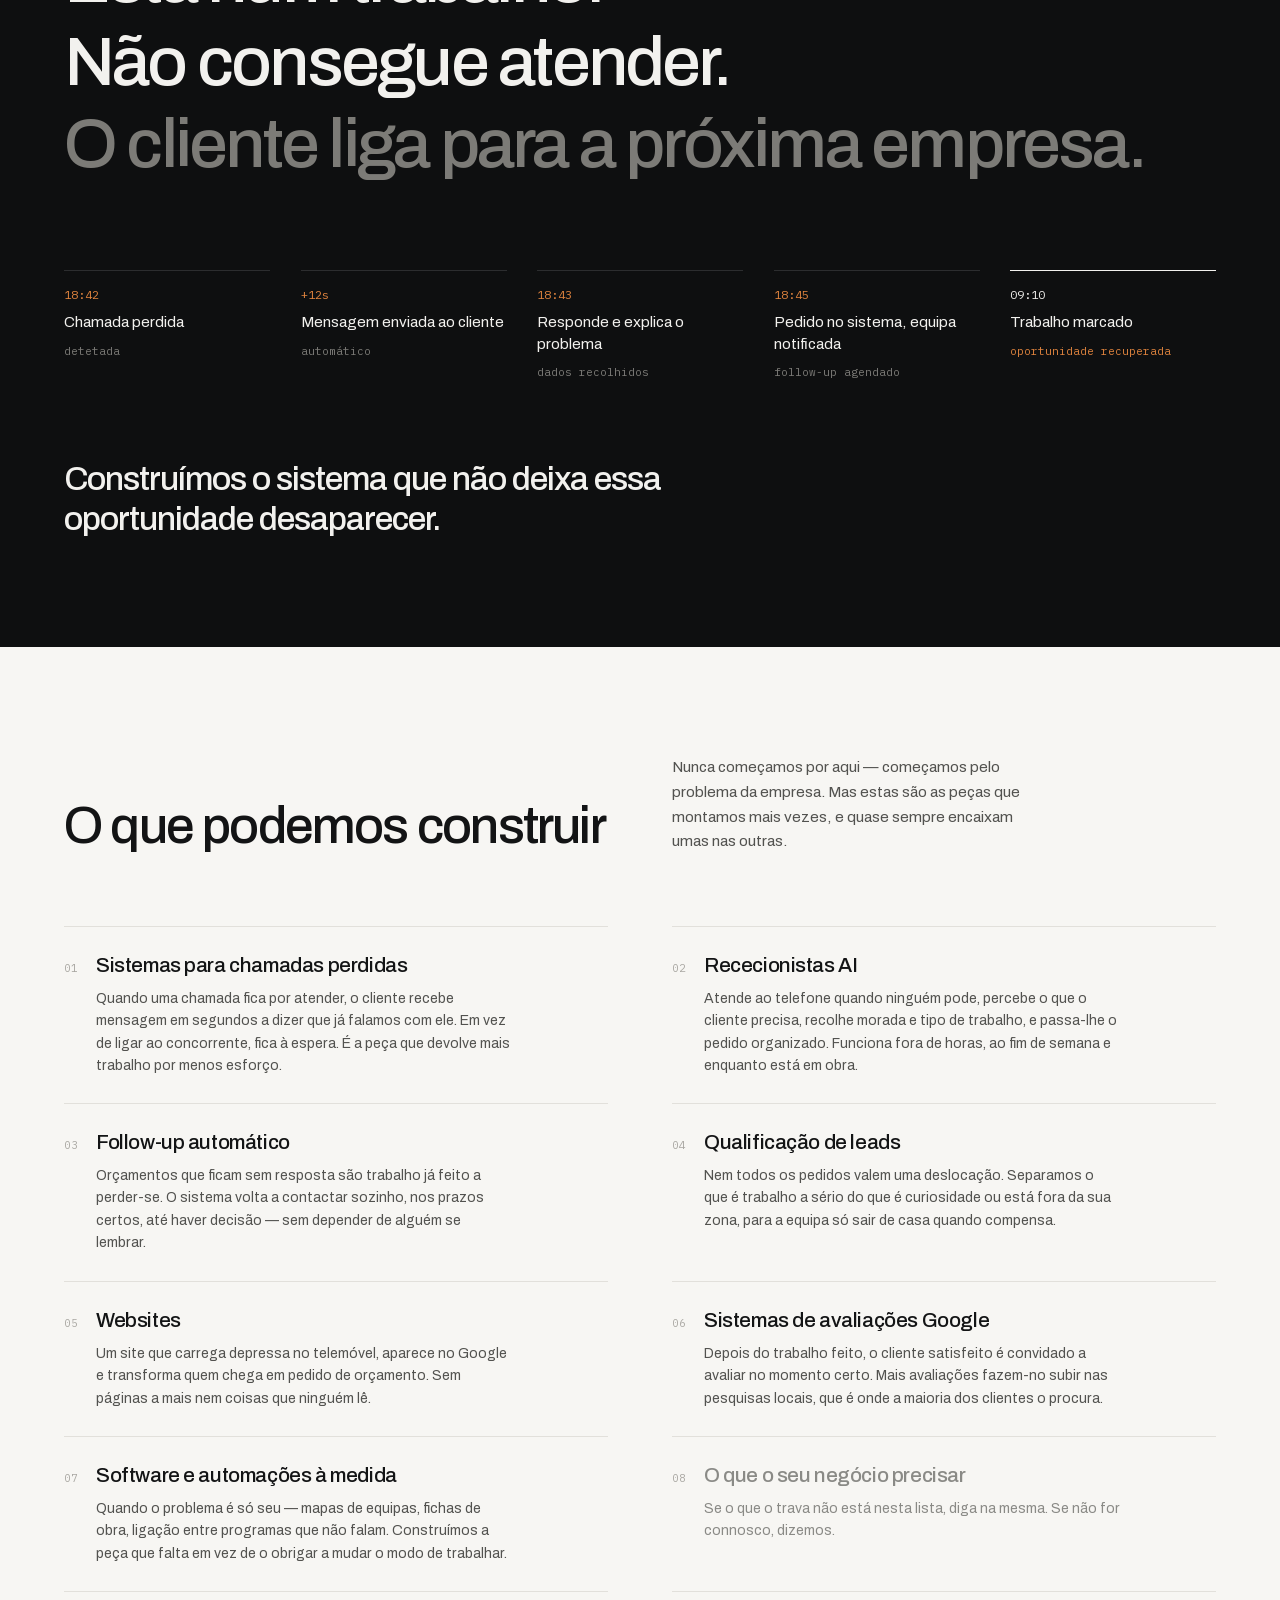
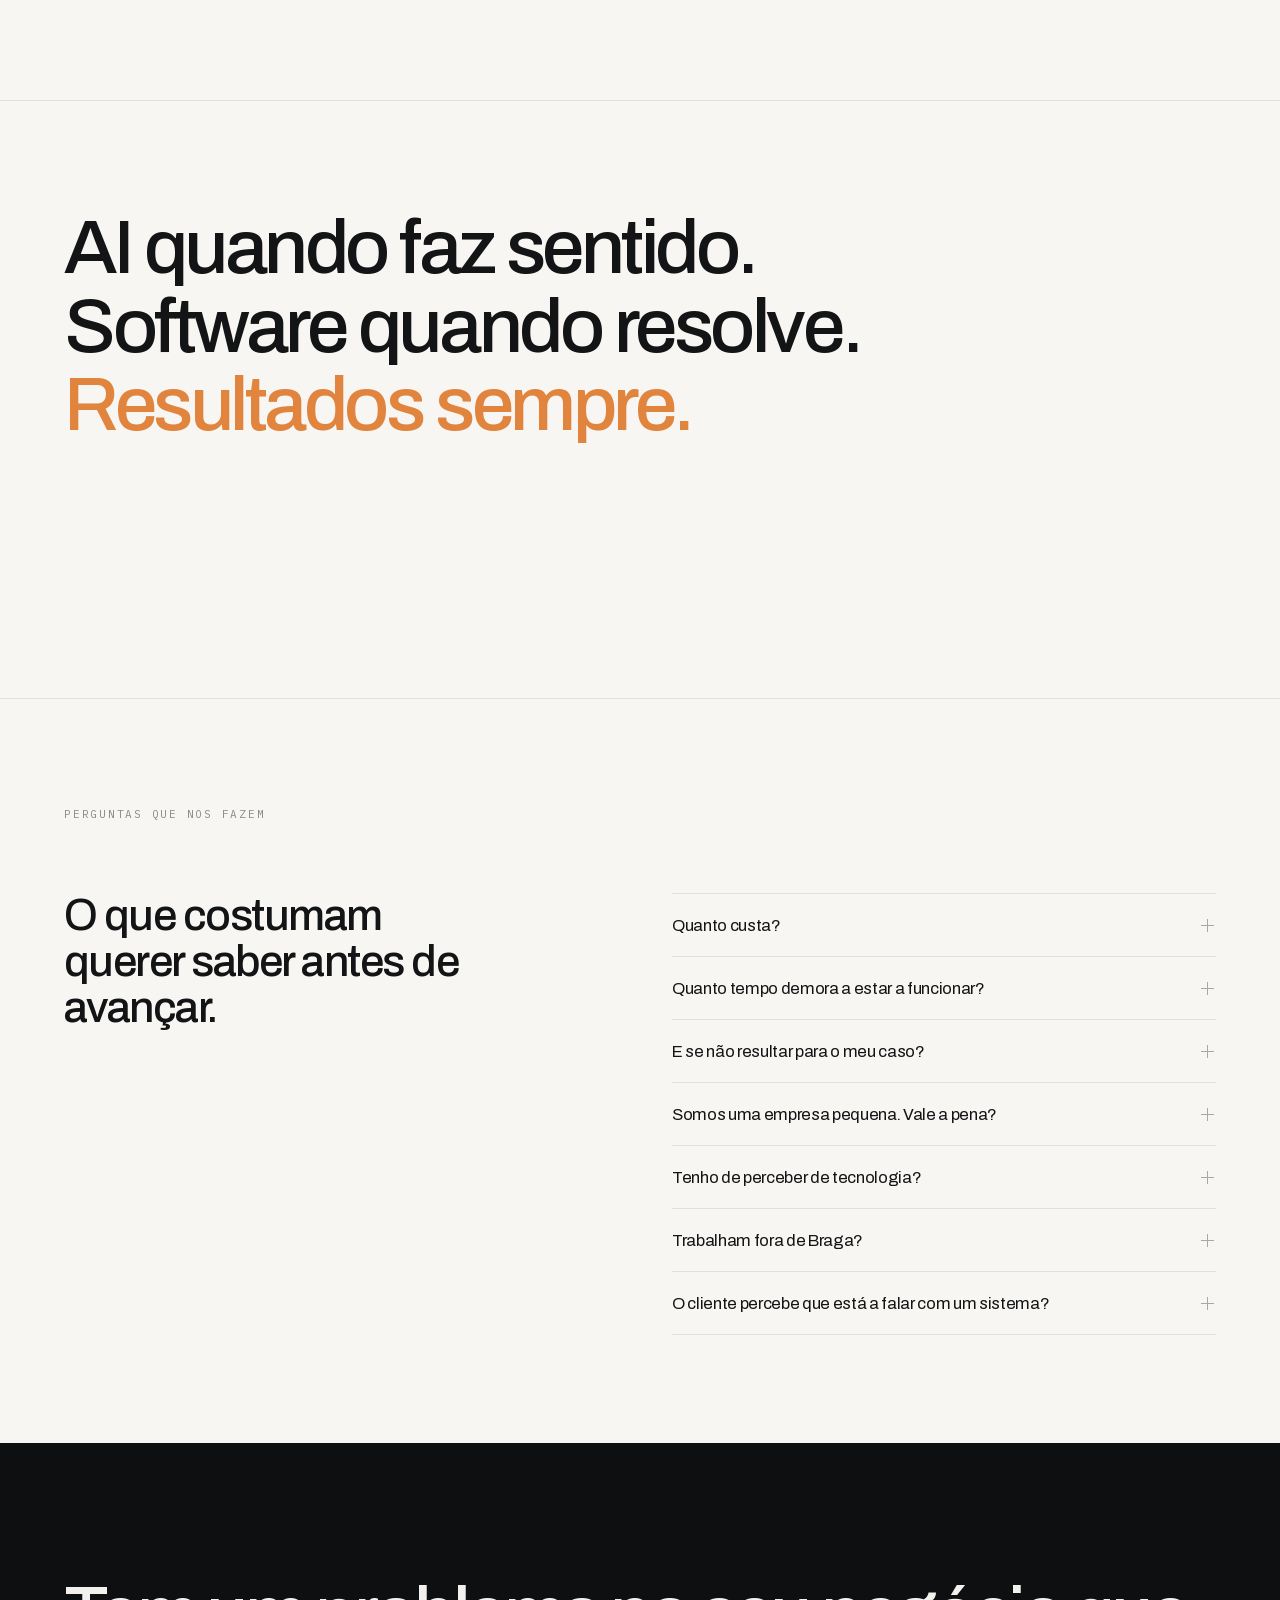
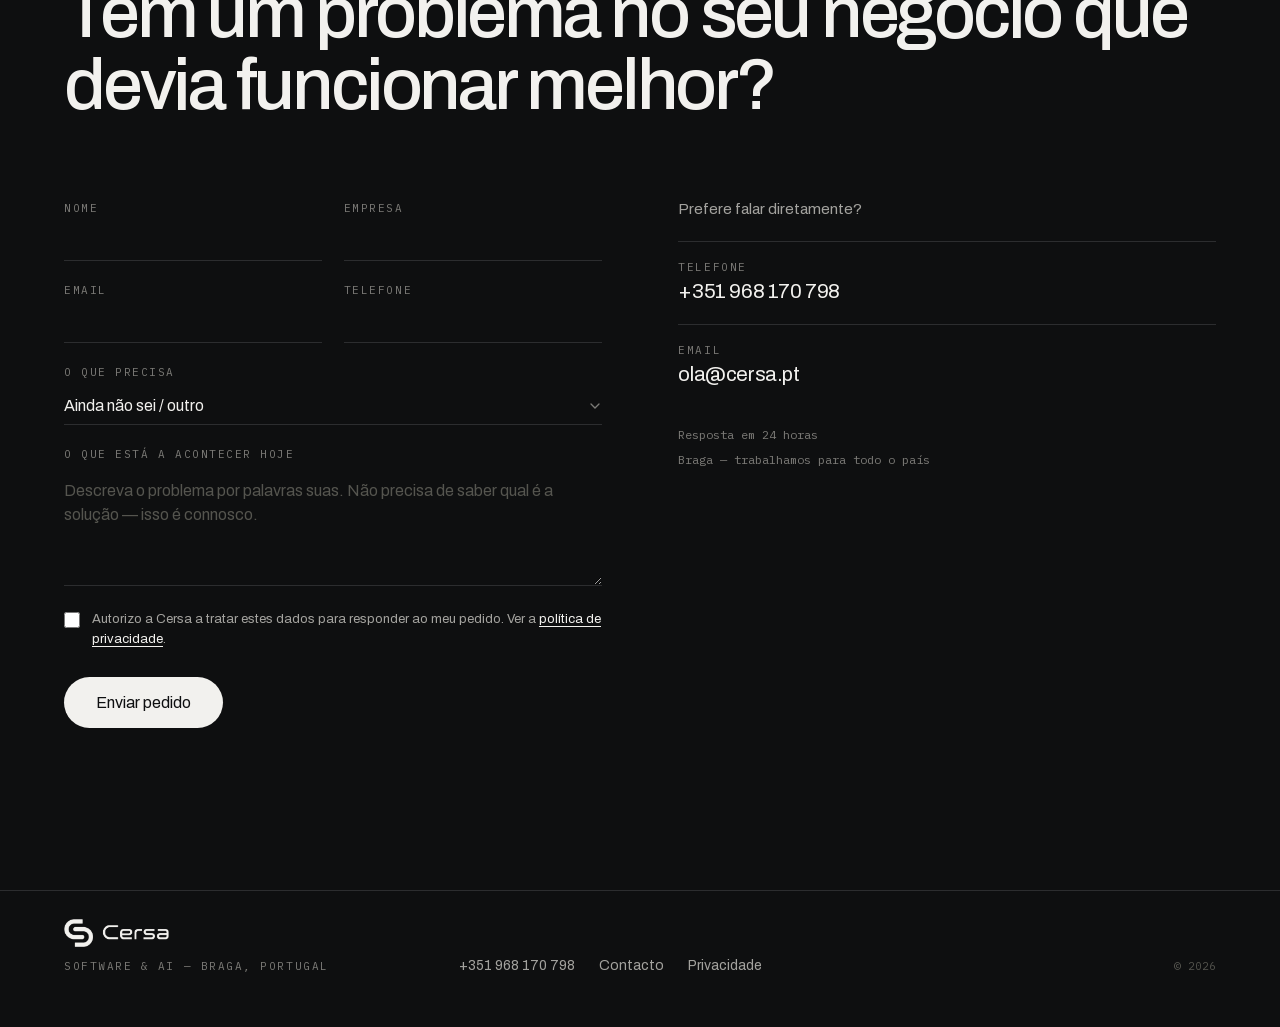
==== commit e5f6ac89: "Focar o conteúdo em serviços ao domicílio e triplicar o texto útil A página tinha 449 palavras e os " ====
--- a/index.html
+++ b/index.html
@@ -72,7 +72,7 @@
           { "@type": "Offer", "itemOffered": { "@type": "Service", "name": "Qualificação de leads" } },
           { "@type": "Offer", "itemOffered": { "@type": "Service", "name": "Websites" } },
           { "@type": "Offer", "itemOffered": { "@type": "Service", "name": "Sistemas de avaliações Google" } },
-          { "@type": "Offer", "itemOffered": { "@type": "Service", "name": "Software e automações personalizados" } }
+          { "@type": "Offer", "itemOffered": { "@type": "Service", "name": "Software e automações à medida" } }
         ]
       }
     },
@@ -83,6 +83,48 @@
       "name": "Cersa",
       "inLanguage": "pt-PT",
       "publisher": { "@id": "https://cersa.pt/#empresa" }
+    },
+    {
+      "@type": "FAQPage",
+      "@id": "https://cersa.pt/#faq",
+      "inLanguage": "pt-PT",
+      "mainEntity": [
+        {
+          "@type": "Question",
+          "name": "Quanto custa?",
+          "acceptedAnswer": { "@type": "Answer", "text": "Trabalhamos por mensalidade fixa, não por projeto de milhares de euros à cabeça. Sabe o que vai pagar antes de começar e não há custos de arranque escondidos. O valor exato depende do que montarmos — dizemos na primeira conversa, sem rodeios." }
+        },
+        {
+          "@type": "Question",
+          "name": "Quanto tempo demora a estar a funcionar?",
+          "acceptedAnswer": { "@type": "Answer", "text": "Semanas, não meses. Um sistema de chamadas perdidas costuma estar a trabalhar em poucos dias. Coisas mais completas levam mais tempo, mas vai vendo a funcionar à medida que avança." }
+        },
+        {
+          "@type": "Question",
+          "name": "E se não resultar para o meu caso?",
+          "acceptedAnswer": { "@type": "Answer", "text": "Dizemos antes de começar. Se olharmos para o seu negócio e concluirmos que não há aqui nada que compense, dizemos e ficamos por aqui. Preferimos perder um cliente a vender-lhe um sistema que não lhe devolve o que custa." }
+        },
+        {
+          "@type": "Question",
+          "name": "Somos uma empresa pequena. Vale a pena?",
+          "acceptedAnswer": { "@type": "Answer", "text": "É precisamente para quem trabalhamos. Numa equipa de duas ou três pessoas, ninguém tem tempo para atender enquanto trabalha — e cada chamada perdida pesa muito mais do que numa empresa grande." }
+        },
+        {
+          "@type": "Question",
+          "name": "Tenho de perceber de tecnologia?",
+          "acceptedAnswer": { "@type": "Answer", "text": "Não. Montamos, configuramos e tratamos da manutenção. Do seu lado, o que muda é que os pedidos passam a chegar organizados em vez de se perderem." }
+        },
+        {
+          "@type": "Question",
+          "name": "Trabalham fora de Braga?",
+          "acceptedAnswer": { "@type": "Answer", "text": "Sim. A base é em Braga e é onde estamos mais presentes, mas o trabalho faz-se à distância e temos clientes por todo o país." }
+        },
+        {
+          "@type": "Question",
+          "name": "O cliente percebe que está a falar com um sistema?",
+          "acceptedAnswer": { "@type": "Answer", "text": "Não escondemos que é automático, e isso não afasta ninguém — quem precisa de um canalizador com urgência quer é resposta. O que afasta é ligar e não atender ninguém." }
+        }
+      ]
     }
   ]
 }
@@ -95,19 +137,19 @@
     <img src="assets/cersa-logo.png" alt="Cersa" class="brand-logo" width="359" height="96" />
   </a>
   <nav class="nav">
-    <a href="#trabalho">O que fazemos</a>
     <a href="#construir">O que construímos</a>
+    <a href="#perguntas">Perguntas</a>
     <a href="#contacto" class="nav-cta">Falar connosco</a>
   </nav>
 </header>
 
 <main>
   <section id="top" class="hero">
-    <p class="eyebrow">Software &amp; Inteligência Artificial — Portugal</p>
+    <p class="eyebrow">Automação e AI para serviços ao domicílio — Braga e todo o país</p>
     <h1 class="hero-title">Os sistemas que o seu negócio devia ter.</h1>
 
     <div class="hero-content">
-      <p class="hero-lede">A Cersa cria software, automações e sistemas de AI para empresas portuguesas responderem mais rápido, trabalharem melhor e perderem menos oportunidades.</p>
+      <p class="hero-lede">A Cersa monta os sistemas que atendem quando você está em obra: chamadas perdidas recuperadas, pedidos registados e follow-up feito sozinho. Para canalizadores, eletricistas, AVAC, caixilharias e outros serviços ao domicílio.</p>
       <div class="hero-actions">
         <a href="#contacto" class="btn-primary">Falar connosco</a>
         <a href="#trabalho" class="btn-secondary">Ver como trabalhamos<span class="mono">↓</span></a>
@@ -137,6 +179,26 @@
         <p>Começamos sempre pelo problema. Onde é que o trabalho trava, onde é que as oportunidades se perdem, o que é que ninguém tem tempo para fazer.</p>
         <p>Só depois escolhemos a tecnologia. Às vezes é AI. Muitas vezes é software simples, bem feito, que ninguém tem de gerir.</p>
       </div>
+    </div>
+  </section>
+
+  <section id="setores" class="section section-bordered">
+    <p class="eyebrow">Para quem trabalhamos</p>
+    <div class="sectors-grid">
+      <div class="sectors-intro">
+        <h2 class="sectors-title" data-reveal>Empresas de serviços que passam o dia fora do escritório.</h2>
+        <p class="sectors-copy" data-reveal>Se a sua equipa está em casa de clientes e o telefone toca sem ninguém para atender, o problema é o mesmo. Muda só o ofício.</p>
+        <p class="sectors-copy" data-reveal>Trabalhamos a partir de Braga, com empresas do Minho e do resto do país. O sistema funciona à distância — não precisamos de lá estar para o pôr a andar.</p>
+      </div>
+      <ul class="sectors-list" data-reveal>
+        <li>Canalização e pichelaria</li>
+        <li>Eletricidade</li>
+        <li>AVAC e climatização</li>
+        <li>Caixilharias</li>
+        <li>Pintura</li>
+        <li>Jardinagem</li>
+        <li class="sectors-more">E outros serviços ao domicílio</li>
+      </ul>
     </div>
   </section>
 
@@ -232,17 +294,65 @@
   <section id="construir" class="section">
     <div class="build-header">
       <h2 class="build-title">O que podemos construir</h2>
-      <p class="build-copy">Alguns exemplos. Nunca começamos por aqui — começamos pelo problema da empresa e construímos em função dele.</p>
+      <p class="build-copy">Nunca começamos por aqui — começamos pelo problema da empresa. Mas estas são as peças que montamos mais vezes, e quase sempre encaixam umas nas outras.</p>
     </div>
     <ul class="build-list">
-      <li class="build-item" data-reveal><span class="build-index">01</span><span class="build-label">Sistemas para chamadas perdidas</span></li>
-      <li class="build-item" data-reveal><span class="build-index">02</span><span class="build-label">Rececionistas AI</span></li>
-      <li class="build-item" data-reveal><span class="build-index">03</span><span class="build-label">Follow-up automático</span></li>
-      <li class="build-item" data-reveal><span class="build-index">04</span><span class="build-label">Qualificação de leads</span></li>
-      <li class="build-item" data-reveal><span class="build-index">05</span><span class="build-label">Websites</span></li>
-      <li class="build-item" data-reveal><span class="build-index">06</span><span class="build-label">Sistemas de avaliações Google</span></li>
-      <li class="build-item build-item-last" data-reveal><span class="build-index">07</span><span class="build-label">Software e automações personalizados</span></li>
-      <li class="build-item build-item-muted build-item-last"><span class="build-index">08</span><span class="build-label">O que o seu negócio precisar</span></li>
+      <li class="build-item" data-reveal>
+        <span class="build-index">01</span>
+        <div class="build-text">
+          <h3 class="build-label">Sistemas para chamadas perdidas</h3>
+          <p class="build-desc">Quando uma chamada fica por atender, o cliente recebe mensagem em segundos a dizer que já falamos com ele. Em vez de ligar ao concorrente, fica à espera. É a peça que devolve mais trabalho por menos esforço.</p>
+        </div>
+      </li>
+      <li class="build-item" data-reveal>
+        <span class="build-index">02</span>
+        <div class="build-text">
+          <h3 class="build-label">Rececionistas AI</h3>
+          <p class="build-desc">Atende ao telefone quando ninguém pode, percebe o que o cliente precisa, recolhe morada e tipo de trabalho, e passa-lhe o pedido organizado. Funciona fora de horas, ao fim de semana e enquanto está em obra.</p>
+        </div>
+      </li>
+      <li class="build-item" data-reveal>
+        <span class="build-index">03</span>
+        <div class="build-text">
+          <h3 class="build-label">Follow-up automático</h3>
+          <p class="build-desc">Orçamentos que ficam sem resposta são trabalho já feito a perder-se. O sistema volta a contactar sozinho, nos prazos certos, até haver decisão — sem depender de alguém se lembrar.</p>
+        </div>
+      </li>
+      <li class="build-item" data-reveal>
+        <span class="build-index">04</span>
+        <div class="build-text">
+          <h3 class="build-label">Qualificação de leads</h3>
+          <p class="build-desc">Nem todos os pedidos valem uma deslocação. Separamos o que é trabalho a sério do que é curiosidade ou está fora da sua zona, para a equipa só sair de casa quando compensa.</p>
+        </div>
+      </li>
+      <li class="build-item" data-reveal>
+        <span class="build-index">05</span>
+        <div class="build-text">
+          <h3 class="build-label">Websites</h3>
+          <p class="build-desc">Um site que carrega depressa no telemóvel, aparece no Google e transforma quem chega em pedido de orçamento. Sem páginas a mais nem coisas que ninguém lê.</p>
+        </div>
+      </li>
+      <li class="build-item" data-reveal>
+        <span class="build-index">06</span>
+        <div class="build-text">
+          <h3 class="build-label">Sistemas de avaliações Google</h3>
+          <p class="build-desc">Depois do trabalho feito, o cliente satisfeito é convidado a avaliar no momento certo. Mais avaliações fazem-no subir nas pesquisas locais, que é onde a maioria dos clientes o procura.</p>
+        </div>
+      </li>
+      <li class="build-item build-item-last" data-reveal>
+        <span class="build-index">07</span>
+        <div class="build-text">
+          <h3 class="build-label">Software e automações à medida</h3>
+          <p class="build-desc">Quando o problema é só seu — mapas de equipas, fichas de obra, ligação entre programas que não falam. Construímos a peça que falta em vez de o obrigar a mudar o modo de trabalhar.</p>
+        </div>
+      </li>
+      <li class="build-item build-item-muted build-item-last">
+        <span class="build-index">08</span>
+        <div class="build-text">
+          <h3 class="build-label">O que o seu negócio precisar</h3>
+          <p class="build-desc">Se o que o trava não está nesta lista, diga na mesma. Se não for connosco, dizemos.</p>
+        </div>
+      </li>
     </ul>
   </section>
 
@@ -253,6 +363,43 @@
       <span data-step class="accent">Resultados sempre.</span>
     </h2>
     <p class="philosophy-copy" data-reveal>Não vendemos AI por estar na moda. Usamos tecnologia quando existe um problema concreto que vale a pena resolver — e dizemos quando não vale.</p>
+  </section>
+
+  <section id="perguntas" class="section section-bordered">
+    <p class="eyebrow">Perguntas que nos fazem</p>
+    <div class="faq-grid">
+      <h2 class="faq-title" data-reveal>O que costumam querer saber antes de avançar.</h2>
+      <div class="faq-list">
+        <details class="faq-item" data-reveal>
+          <summary>Quanto custa?</summary>
+          <p>Trabalhamos por mensalidade fixa, não por projeto de milhares de euros à cabeça. Sabe o que vai pagar antes de começar e não há custos de arranque escondidos. O valor exato depende do que montarmos — dizemos na primeira conversa, sem rodeios.</p>
+        </details>
+        <details class="faq-item" data-reveal>
+          <summary>Quanto tempo demora a estar a funcionar?</summary>
+          <p>Semanas, não meses. Um sistema de chamadas perdidas costuma estar a trabalhar em poucos dias. Coisas mais completas levam mais tempo, mas não desaparecemos durante meio ano a construir — vai vendo a funcionar à medida que avança.</p>
+        </details>
+        <details class="faq-item" data-reveal>
+          <summary>E se não resultar para o meu caso?</summary>
+          <p>Dizemos antes de começar. Se olharmos para o seu negócio e concluirmos que não há aqui nada que compense, dizemos e ficamos por aqui. Preferimos perder um cliente a vender-lhe um sistema que não lhe devolve o que custa.</p>
+        </details>
+        <details class="faq-item" data-reveal>
+          <summary>Somos uma empresa pequena. Vale a pena?</summary>
+          <p>É precisamente para quem trabalhamos. Numa equipa de duas ou três pessoas, ninguém tem tempo para atender enquanto trabalha — e cada chamada perdida pesa muito mais do que numa empresa grande.</p>
+        </details>
+        <details class="faq-item" data-reveal>
+          <summary>Tenho de perceber de tecnologia?</summary>
+          <p>Não. Montamos, configuramos e tratamos da manutenção. Do seu lado, o que muda é que os pedidos passam a chegar organizados em vez de se perderem. Não há painel nenhum que tenha de aprender a usar.</p>
+        </details>
+        <details class="faq-item" data-reveal>
+          <summary>Trabalham fora de Braga?</summary>
+          <p>Sim. A base é em Braga e é onde estamos mais presentes, mas o trabalho faz-se à distância e temos clientes por todo o país. Não precisamos de lá estar para pôr o sistema a funcionar.</p>
+        </details>
+        <details class="faq-item faq-item-last" data-reveal>
+          <summary>O cliente percebe que está a falar com um sistema?</summary>
+          <p>Não escondemos que é automático, e isso não afasta ninguém — quem precisa de um canalizador com urgência quer é resposta. O que afasta é ligar e não atender ninguém.</p>
+        </details>
+      </div>
+    </div>
   </section>
 
   <section id="contacto" class="cta-section">
--- a/styles.css
+++ b/styles.css
@@ -93,7 +93,7 @@
 .brand { display: flex; align-items: center; }
 /* width: auto sobre a altura fixa mantém o rácio; os atributos width/height
    no <img> dão o rácio ao browser antes do download, para não haver salto. */
-.brand-logo { display: block; height: 26px; width: auto; }
+.brand-logo { display: block; height: 31px; width: auto; }
 .nav { display: flex; align-items: center; gap: clamp(16px, 3vw, 40px); font-size: 14px; color: var(--muted); }
 .nav-cta { border: 1px solid var(--ink); color: var(--ink); padding: 9px 18px; border-radius: 100px; }
 .nav-cta:hover { background: var(--ink); color: var(--bg); }
@@ -195,6 +195,67 @@
 }
 .positioning-copy { display: flex; flex-direction: column; gap: 20px; max-width: 44ch; align-self: end; }
 .positioning-copy p { font-size: clamp(15px, 1.2vw, 17px); line-height: 1.6; color: var(--muted); margin: 0; }
+
+/* Setores (Para quem trabalhamos) */
+.sectors-grid {
+  display: grid;
+  grid-template-columns: repeat(auto-fit, minmax(300px, 1fr));
+  gap: clamp(32px, 6vw, 96px);
+}
+.sectors-title {
+  font-size: clamp(1.7rem, 3.4vw, 3.1rem); line-height: 1.06; letter-spacing: -0.035em;
+  font-weight: 500; margin: 0; max-width: 18ch; text-wrap: pretty;
+}
+.sectors-copy { font-size: clamp(15px, 1.2vw, 17px); line-height: 1.6; color: var(--muted); margin: 20px 0 0; max-width: 46ch; }
+.sectors-list {
+  list-style: none; margin: 0; padding: 0;
+  display: flex; flex-direction: column; align-self: end;
+}
+.sectors-list li {
+  padding: 15px 0; border-top: 1px solid var(--line);
+  font-size: clamp(16px, 1.4vw, 19px); letter-spacing: -0.02em;
+}
+.sectors-list li:last-child { border-bottom: 1px solid var(--line); }
+.sectors-more { color: var(--faint); }
+
+/* FAQ */
+.faq-grid {
+  display: grid;
+  grid-template-columns: repeat(auto-fit, minmax(300px, 1fr));
+  gap: clamp(32px, 5vw, 80px);
+  align-items: start;
+}
+.faq-title {
+  font-size: clamp(1.7rem, 3.4vw, 3.1rem); line-height: 1.06; letter-spacing: -0.035em;
+  font-weight: 500; margin: 0; max-width: 16ch; text-wrap: pretty;
+}
+.faq-list { display: flex; flex-direction: column; }
+.faq-item { border-top: 1px solid var(--line); }
+.faq-item-last { border-bottom: 1px solid var(--line); }
+.faq-item summary {
+  list-style: none; cursor: pointer;
+  padding: 22px 32px 22px 0; position: relative;
+  font-size: clamp(16px, 1.3vw, 18px); letter-spacing: -0.02em;
+  transition: color .25s ease;
+}
+.faq-item summary::-webkit-details-marker { display: none; }
+.faq-item summary:hover { color: var(--accent); }
+/* Cruz que roda para menos quando abre. Desenhada em CSS para não
+   depender de ícone nem de JavaScript. */
+.faq-item summary::before,
+.faq-item summary::after {
+  content: ''; position: absolute; right: 2px; top: 50%;
+  width: 13px; height: 1px; background: var(--mid);
+  transition: transform .3s cubic-bezier(.16,.84,.3,1);
+}
+.faq-item summary::after { transform: rotate(90deg); }
+.faq-item[open] summary::after { transform: rotate(0deg); }
+.faq-item[open] summary { color: var(--ink); }
+.faq-item p {
+  margin: 0; padding: 0 clamp(20px, 4vw, 64px) 26px 0;
+  font-size: clamp(15px, 1.2vw, 17px); line-height: 1.65; color: var(--muted);
+  max-width: 62ch;
+}
 
 /* Work list (Como trabalhamos) */
 .work-list { display: flex; flex-direction: column; }
@@ -261,22 +322,30 @@
 }
 .build-title { font-size: clamp(1.9rem, 4vw, 3.6rem); line-height: 1.04; letter-spacing: -0.035em; font-weight: 500; margin: 0; max-width: 20ch; }
 .build-copy { font-size: clamp(15px, 1.2vw, 17px); line-height: 1.6; color: var(--muted); margin: 0; max-width: 40ch; }
-/* <ul>: uma lista de serviços é uma lista. Reset dos defaults da lista. */
+/* <ul>: uma lista de serviços é uma lista. Reset dos defaults da lista.
+   Duas colunas em vez de três: cada item passou a ter descrição, e a
+   três colunas o texto ficava numa coluna estreita de mais para ler. */
 .build-list {
-  display: grid; grid-template-columns: repeat(auto-fit, minmax(min(100%, 320px), 1fr));
-  gap: 0 clamp(24px, 5vw, 80px);
+  display: grid; grid-template-columns: repeat(auto-fit, minmax(min(100%, 440px), 1fr));
+  gap: 0 clamp(32px, 5vw, 80px);
   list-style: none; margin: 0; padding: 0;
 }
 .build-item {
-  display: flex; align-items: baseline; gap: 18px; padding: 22px 0;
+  display: flex; align-items: baseline; gap: 18px; padding: 26px 0;
   border-top: 1px solid var(--line);
   transition: border-color .25s ease, padding-left .25s ease;
 }
 .build-item-last { border-bottom: 1px solid var(--line); }
 .build-item:not(.build-item-muted):hover { border-top-color: var(--ink); padding-left: 6px; }
-.build-index { font-family: 'IBM Plex Mono', monospace; font-size: 11px; color: var(--mid); }
-.build-label { font-size: clamp(17px, 1.6vw, 22px); letter-spacing: -0.02em; }
+.build-index { font-family: 'IBM Plex Mono', monospace; font-size: 11px; color: var(--mid); flex: none; }
+.build-text { display: flex; flex-direction: column; gap: 10px; }
+.build-label {
+  font-size: clamp(17px, 1.6vw, 22px); letter-spacing: -0.02em;
+  font-weight: 500; margin: 0; line-height: 1.2;
+}
+.build-desc { font-size: clamp(14px, 1.1vw, 16px); line-height: 1.6; color: var(--muted); margin: 0; max-width: 52ch; }
 .build-item-muted { color: var(--faint); }
+.build-item-muted .build-desc { color: var(--faint); }
 
 /* Philosophy */
 /* Também <h2>, pelo mesmo motivo. */
@@ -425,18 +494,12 @@
 /* flex-start impede que o align-items: stretch por omissão estique
    a largura do logo, que tem width: auto. */
 .footer-brand { display: flex; flex-direction: column; align-items: flex-start; gap: 12px; }
-.brand-logo-footer { height: 24px; }
+.brand-logo-footer { height: 28px; }
 .footer-tagline { font-size: 11px; letter-spacing: 0.14em; text-transform: uppercase; color: var(--dark-muted); }
 .footer-nav { display: flex; gap: 24px; font-size: 14px; color: var(--dark-mid); justify-self: start; }
 .footer-copyright { font-size: 11px; color: #55554F; justify-self: end; }
 
 /* Responsive */
-
-/* A 3a coluna da build-list acaba no item 06 (07 e 08 caem nas colunas 1 e 2),
-   por isso só a partir de 3 colunas é que precisa da linha de fecho. */
-@media (min-width: 1200px) {
-  .build-item:nth-child(6) { border-bottom: 1px solid var(--line); }
-}
 
 @media (max-width: 720px) {
   /* As 3 colunas fixas espremem a 1a abaixo da largura do título, que sendo
@@ -460,5 +523,5 @@
 @media (max-width: 560px) {
   .nav a:not(.nav-cta) { display: none; }
   .nav-cta { white-space: nowrap; }
-  .brand-logo { height: 22px; }
-}
+  .brand-logo { height: 26px; }
+}
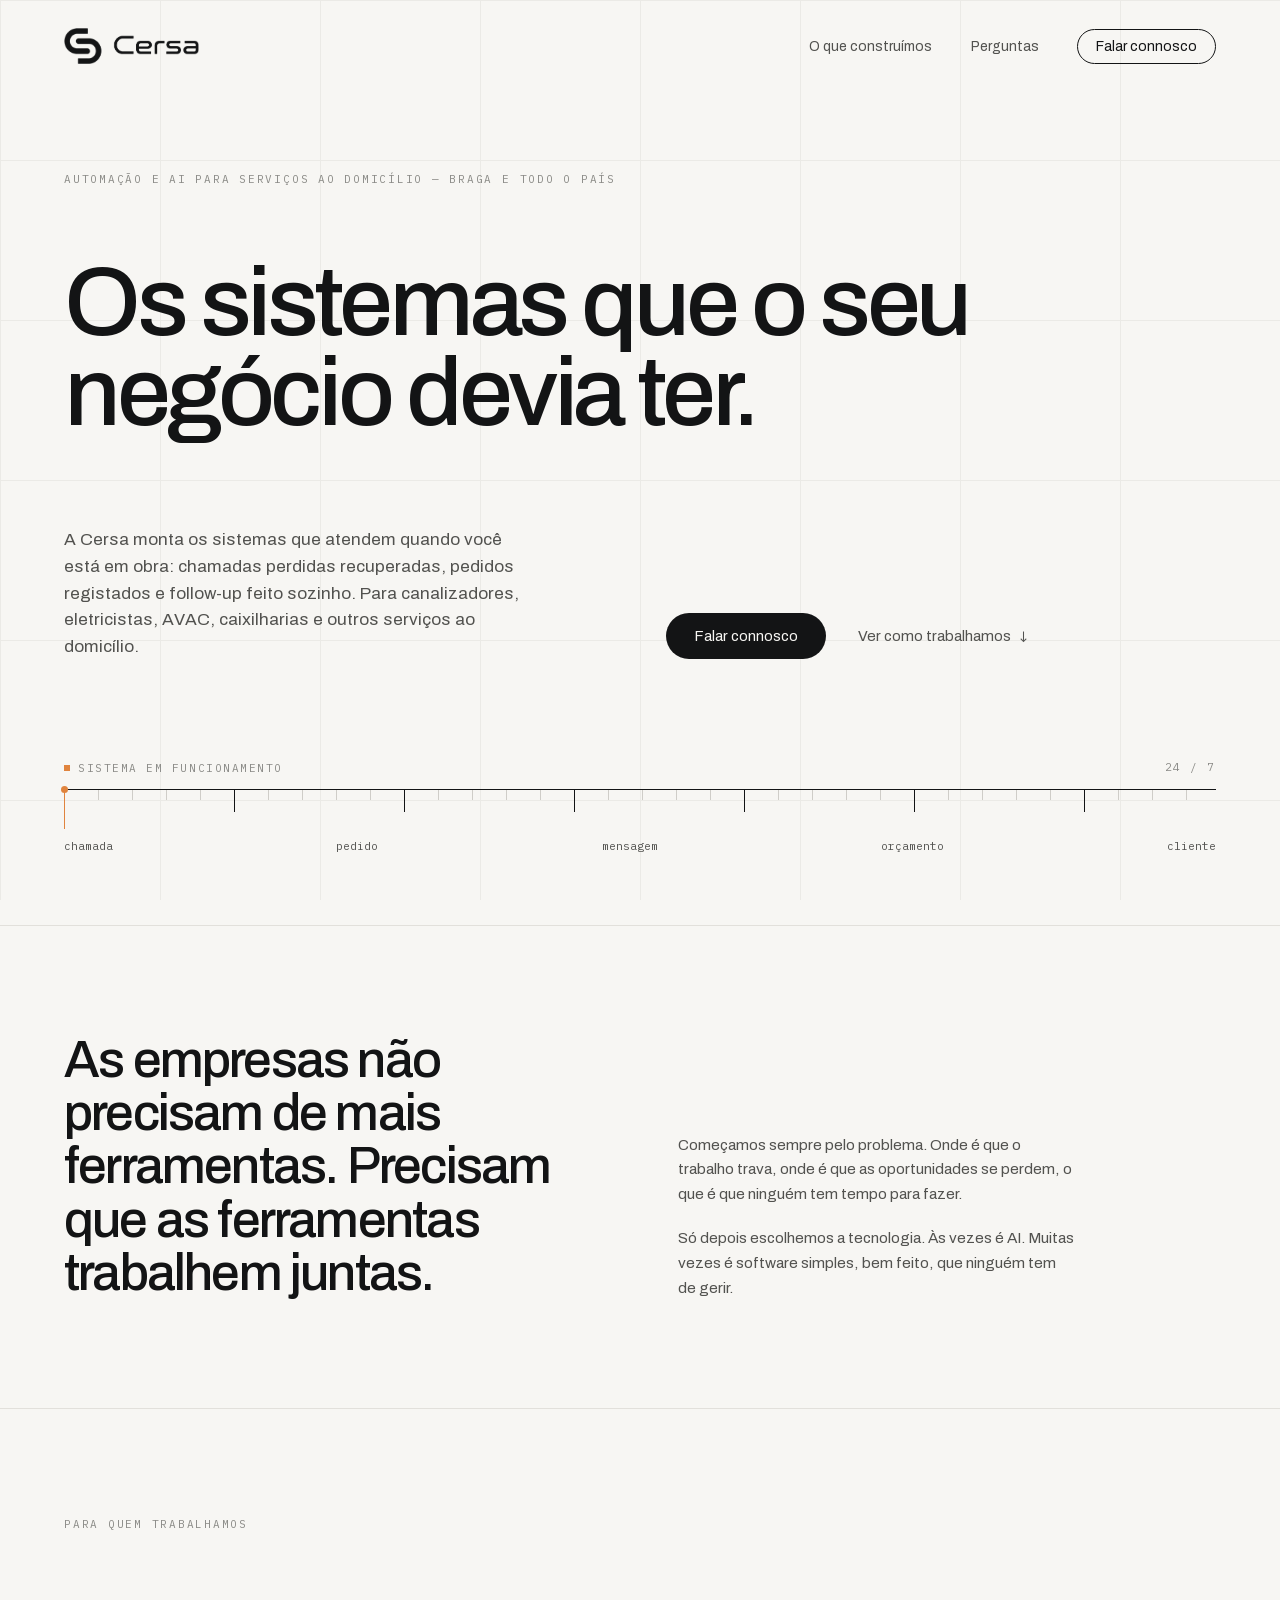
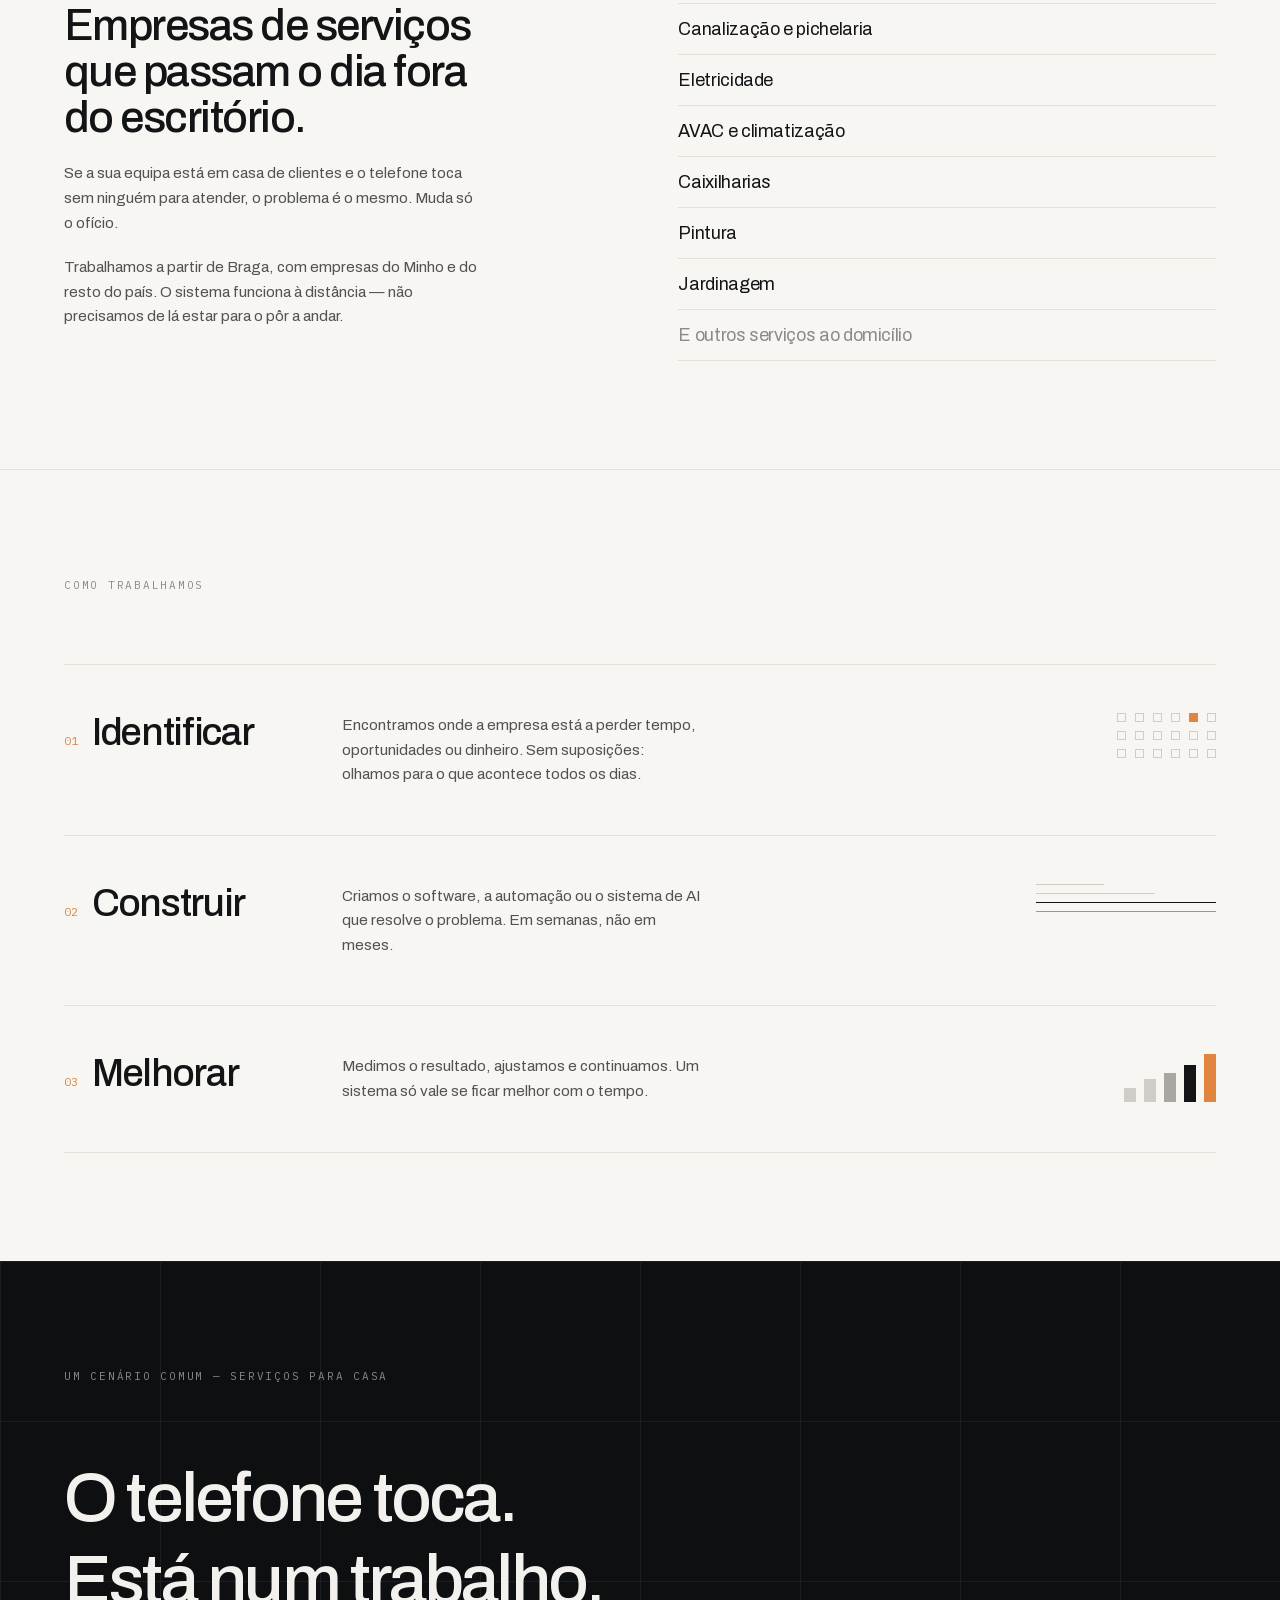
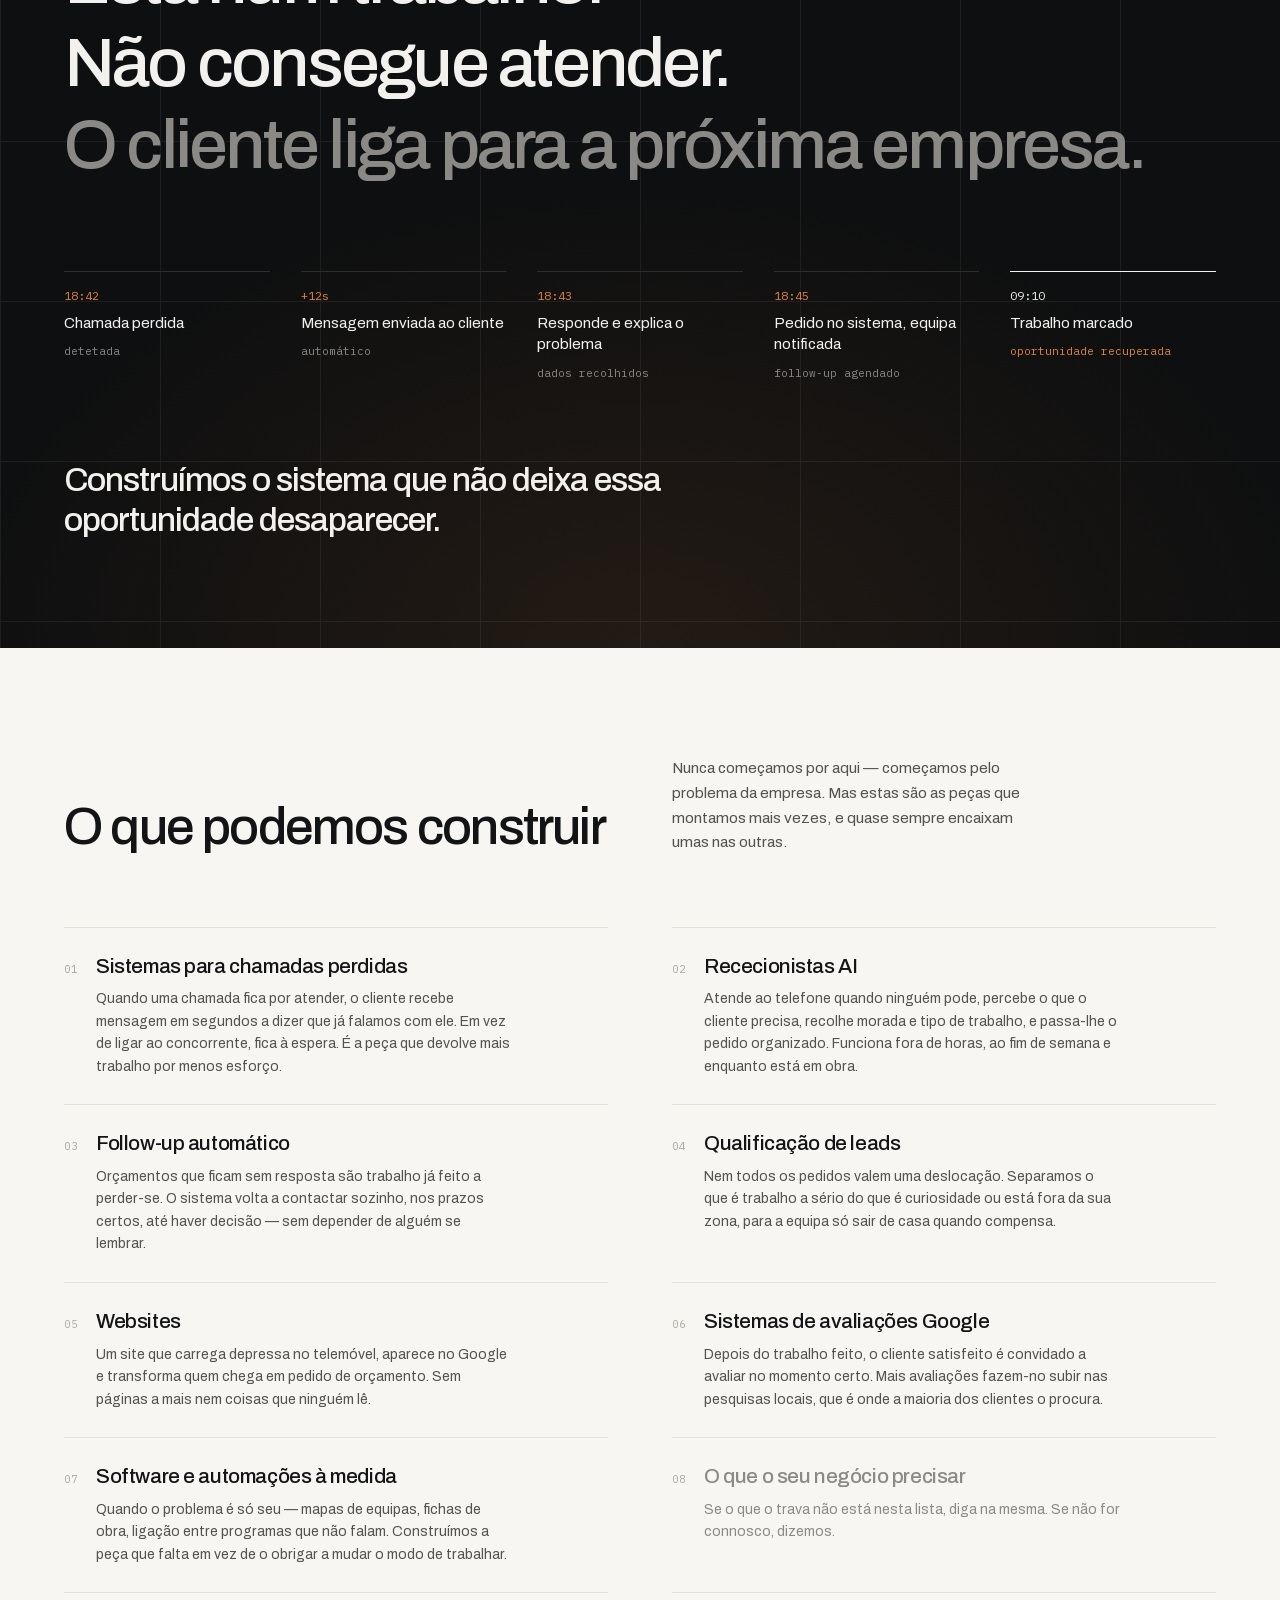
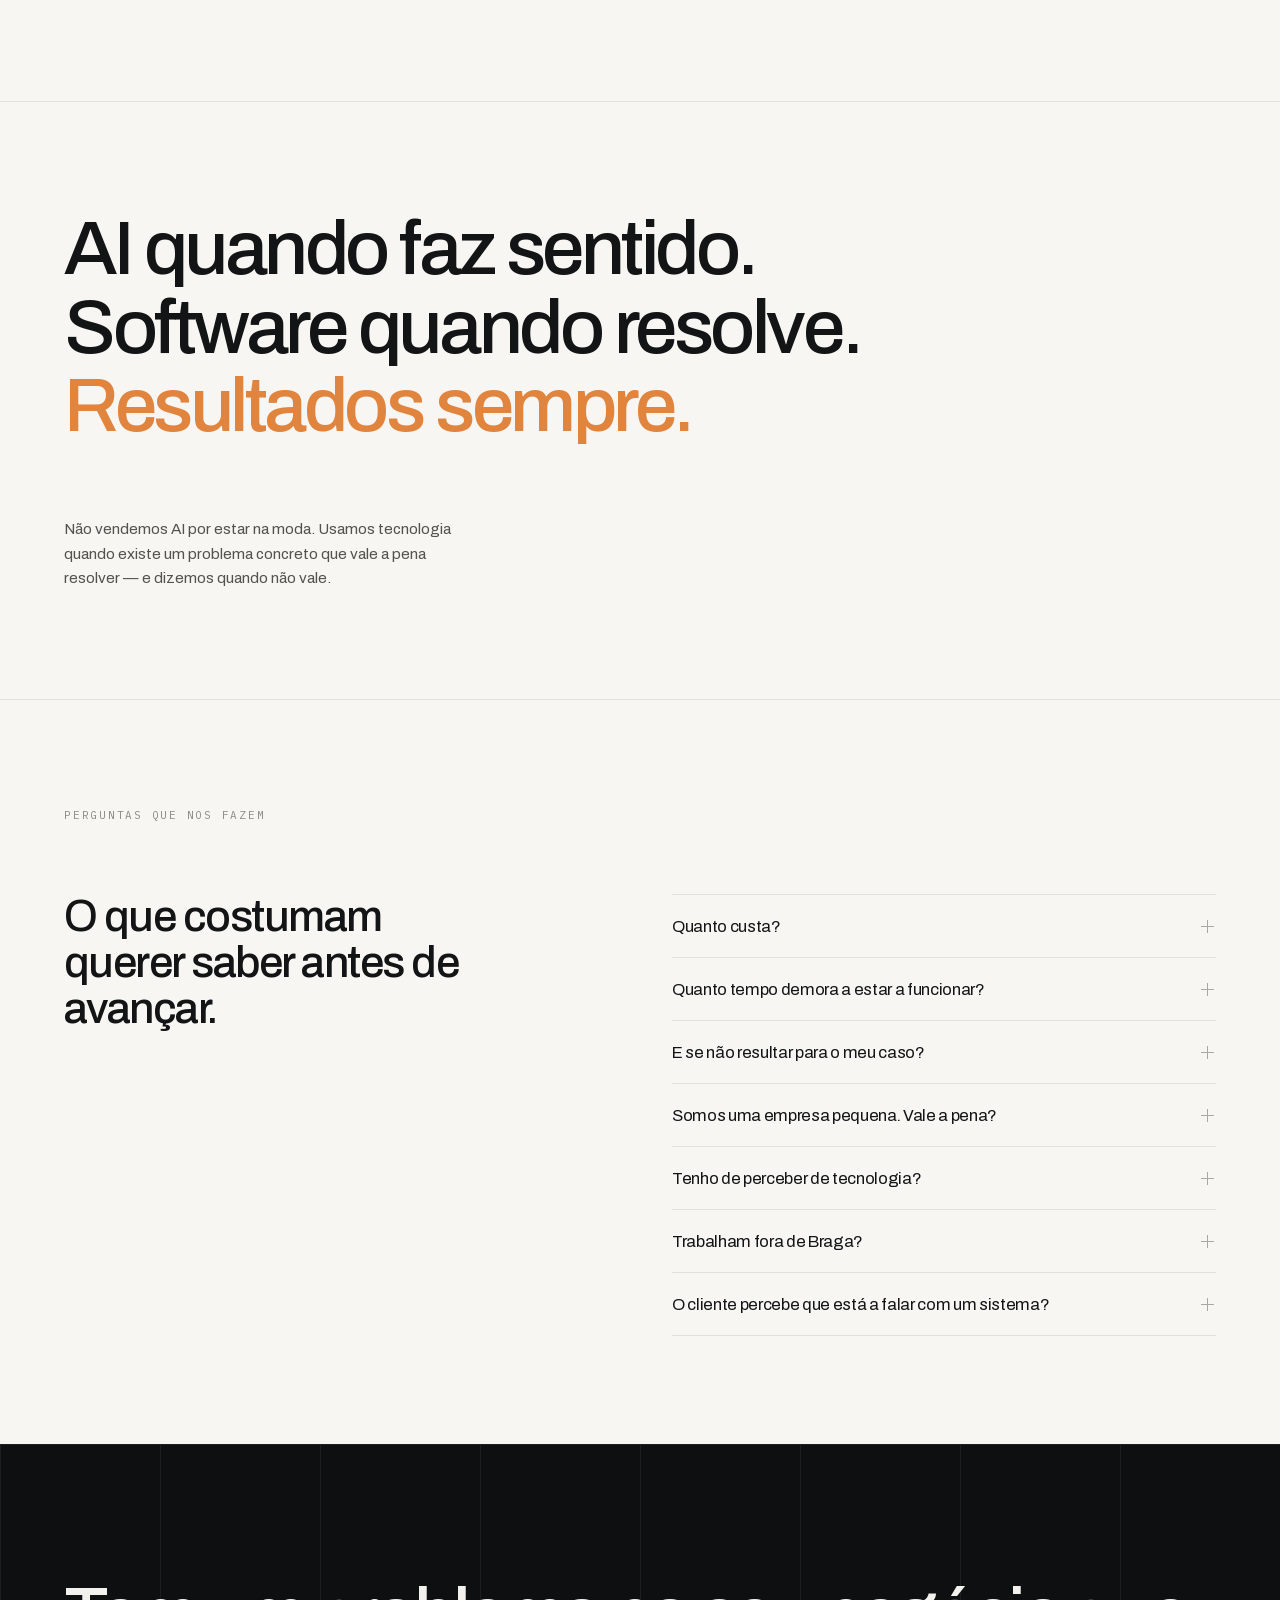
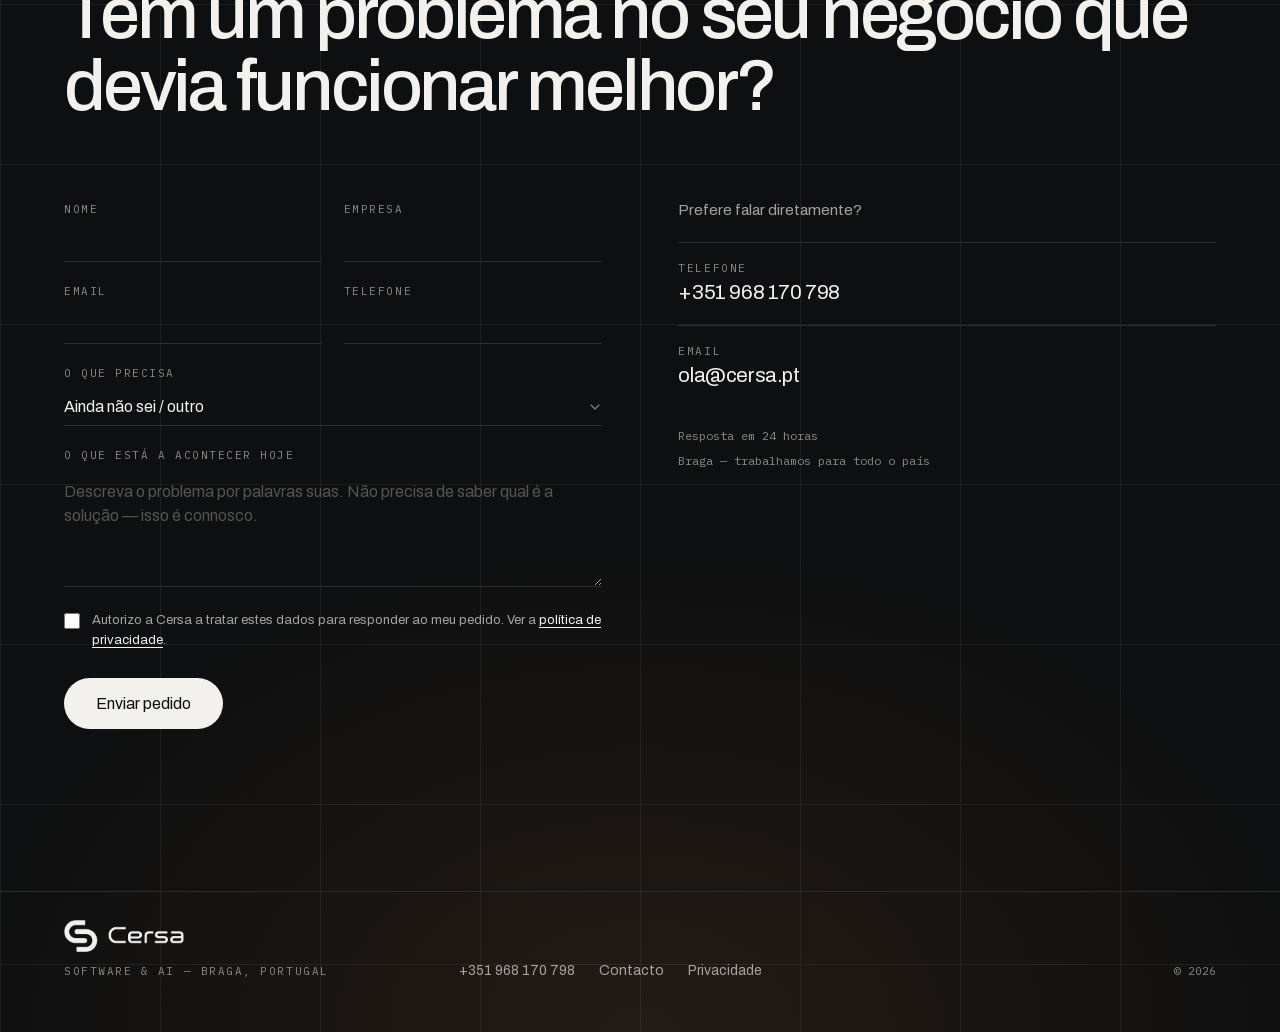
==== commit 0fd43917: "Tornar impossível a página esconder o próprio conteúdo Terceira tentativa ao mesmo problema, e desta" ====
--- a/index.html
+++ b/index.html
@@ -500,6 +500,5 @@
   </section>
 </main>
 
-<script src="script.js"></script>
 </body>
 </html>
--- a/styles.css
+++ b/styles.css
@@ -41,8 +41,15 @@
   --dark-bg: #0E0F10;
   --dark-ink: #F2F1EE;
   --dark-line: #2C2D2F;
-  --dark-muted: #7C7B77;
+  /* Aclarado de #7C7B77. O valor antigo dava 4.53:1 sobre o fundo escuro --
+     passava o AA por uma unha negra, e qualquer brilho por baixo punha-o
+     abaixo do mínimo. */
+  --dark-muted: #8A8985;
   --dark-mid: #A3A29E;
+
+  /* Grelha de fundo. 160px ecoa os 170px da grelha grossa da timeline do
+     hero -- é o mesmo motivo, alargado à página. */
+  --grid-cell: 160px;
 }
 
 * { box-sizing: border-box; }
@@ -58,6 +65,69 @@
   overflow-x: hidden;
 }
 
+/* Grelha de fundo, fixa ao ecrã, com o conteúdo a deslizar por cima.
+   Estática de propósito: sem transform e sem will-change, não promove
+   camada de compositing nem depende de JavaScript. */
+body::before {
+  content: '';
+  position: fixed;
+  inset: 0;
+  z-index: 0;
+  pointer-events: none;
+  background-image:
+    repeating-linear-gradient(to right, var(--line) 0 1px, transparent 1px var(--grid-cell)),
+    repeating-linear-gradient(to bottom, var(--line) 0 1px, transparent 1px var(--grid-cell));
+  opacity: 0.55;
+}
+
+/* O conteúdo tem de ficar acima da camada da grelha. */
+.site-header,
+main,
+.cta-section {
+  position: relative;
+  z-index: 1;
+}
+
+/* As secções escuras são opacas e tapam a grelha do corpo, por isso levam a
+   sua própria, na cor de linha do tema escuro. */
+.case-section::before,
+.cta-section::before {
+  content: '';
+  position: absolute;
+  inset: 0;
+  z-index: 0;
+  pointer-events: none;
+  background-image:
+    repeating-linear-gradient(to right, var(--dark-line) 0 1px, transparent 1px var(--grid-cell)),
+    repeating-linear-gradient(to bottom, var(--dark-line) 0 1px, transparent 1px var(--grid-cell));
+  opacity: 0.5;
+}
+/* Calor a subir do fundo das secções escuras, como luz a entrar. O laranja
+   do site só aparece em detalhes minúsculos e é isso que o torna eficaz --
+   aqui tem de se sentir sem se ver. A intensidade está limitada pelo
+   contraste do texto por cima, não pelo gosto. */
+.case-section::after,
+.cta-section::after {
+  content: '';
+  position: absolute;
+  left: 0;
+  right: 0;
+  bottom: 0;
+  height: min(65%, 680px);
+  z-index: 0;
+  pointer-events: none;
+  background: radial-gradient(ellipse 75% 100% at 50% 100%,
+    color-mix(in oklch, var(--accent) 10%, transparent) 0%,
+    transparent 72%);
+}
+/* Sem overflow: hidden. As camadas acima já não passam dos limites da
+   secção, e overflow: hidden faz da secção um contentor de scroll, que é
+   uma variável a menos que vale a pena não ter. */
+.case-section,
+.cta-section { position: relative; }
+.case-section > *,
+.cta-section > * { position: relative; z-index: 1; }
+
 a { color: inherit; text-decoration: none; transition: color .25s ease, opacity .25s ease, background .25s ease; }
 ::selection { background: var(--accent); color: #fff; }
 
@@ -75,10 +145,62 @@
 
 /* Animations */
 @keyframes sweep { 0% { left: 0%; } 100% { left: 100%; } }
-@keyframes fadeUp { from { opacity: 0; transform: translateY(16px); } to { opacity: 1; transform: none; } }
+/* Reveals SEM opacidade, de propósito.
+   Uma animação que só desloca não consegue esconder nada. Se ficar presa no
+   estado inicial -- por cache desencontrada, timeline que não resolve, ou o
+   que for -- o pior que acontece é o texto ficar uns píxeis fora do sítio.
+   Continua visível e legível.
+   As versões anteriores iam de opacity 0 a 1, e presas no início faziam o
+   conteúdo desaparecer. */
+@keyframes reveal-up { from { transform: translateY(20px); } to { transform: none; } }
+@keyframes reveal-left { from { transform: translate3d(-20px, 10px, 0); } to { transform: none; } }
+@keyframes reveal-right { from { transform: translate3d(20px, 10px, 0); } to { transform: none; } }
 @keyframes blink { 0%, 45% { opacity: 1; } 50%, 100% { opacity: .15; } }
 
-[data-reveal], [data-step] { will-change: opacity, transform; }
+/* Rede de segurança. Nada nesta página pode deixar conteúdo invisível:
+   nem uma folha de estilo em cache antiga, nem JavaScript velho a tentar
+   esconder, nem uma animação presa a meio. Redundante de propósito --
+   custa nada e fecha esta classe de problema de vez. */
+[data-reveal], [data-step] { opacity: 1 !important; }
+
+/* Reveals inteiramente em CSS, ligados à posição do scroll, e só em
+   transform. Se o browser não suportar animation-timeline, o bloco não se
+   aplica e o conteúdo aparece na mesma, apenas sem animação. */
+@supports (animation-timeline: view()) {
+  @media (prefers-reduced-motion: no-preference) {
+    [data-reveal], [data-step] {
+      animation: reveal-up auto linear both;
+      animation-timeline: view();
+      animation-range: entry 5% entry 55%;
+    }
+    /* Colunas lado a lado entram de lados opostos -- só onde elas existem.
+       Abaixo de 720px tudo empilha, e aí o deslocamento lateral não
+       significa nada e ainda empurra conteúdo para fora do ecrã. */
+    @media (min-width: 721px) {
+      .positioning-title, .sectors-title, .faq-title,
+      .build-item:nth-child(odd) { animation-name: reveal-left; }
+      .positioning-copy, .sectors-list, .faq-list,
+      .build-item:nth-child(even) { animation-name: reveal-right; }
+    }
+  }
+}
+
+/* Quem pediu menos movimento ao sistema operativo leva a página parada.
+   Cobre também o blink do ponto e o sweep do cursor da timeline, que
+   corriam infinitamente sem respeitar a preferência, e o scroll suave. */
+@media (prefers-reduced-motion: reduce) {
+  html { scroll-behavior: auto; }
+  *, *::before, *::after {
+    animation-duration: 0.001ms !important;
+    animation-iteration-count: 1 !important;
+    transition-duration: 0.001ms !important;
+  }
+  /* O parallax não corre, portanto a grelha fica onde está. */
+  body::before,
+  .case-section::before,
+  .cta-section::before { transform: none; }
+  [data-reveal], [data-step] { opacity: 1 !important; will-change: auto; }
+}
 
 /* Header */
 .site-header {
@@ -93,7 +215,7 @@
 .brand { display: flex; align-items: center; }
 /* width: auto sobre a altura fixa mantém o rácio; os atributos width/height
    no <img> dão o rácio ao browser antes do download, para não haver salto. */
-.brand-logo { display: block; height: 31px; width: auto; }
+.brand-logo { display: block; height: 36px; width: auto; }
 .nav { display: flex; align-items: center; gap: clamp(16px, 3vw, 40px); font-size: 14px; color: var(--muted); }
 .nav-cta { border: 1px solid var(--ink); color: var(--ink); padding: 9px 18px; border-radius: 100px; }
 .nav-cta:hover { background: var(--ink); color: var(--bg); }
@@ -494,10 +616,12 @@
 /* flex-start impede que o align-items: stretch por omissão estique
    a largura do logo, que tem width: auto. */
 .footer-brand { display: flex; flex-direction: column; align-items: flex-start; gap: 12px; }
-.brand-logo-footer { height: 28px; }
+.brand-logo-footer { height: 32px; }
 .footer-tagline { font-size: 11px; letter-spacing: 0.14em; text-transform: uppercase; color: var(--dark-muted); }
 .footer-nav { display: flex; gap: 24px; font-size: 14px; color: var(--dark-mid); justify-self: start; }
-.footer-copyright { font-size: 11px; color: #55554F; justify-self: end; }
+/* Era #55554F, que dava 2.56:1 -- já falhava o AA antes de existir brilho
+   por baixo. Fica na mesma cor do resto do texto secundário. */
+.footer-copyright { font-size: 11px; color: var(--dark-muted); justify-self: end; }
 
 /* Responsive */
 
@@ -523,5 +647,5 @@
 @media (max-width: 560px) {
   .nav a:not(.nav-cta) { display: none; }
   .nav-cta { white-space: nowrap; }
-  .brand-logo { height: 26px; }
-}
+  .brand-logo { height: 30px; }
+}
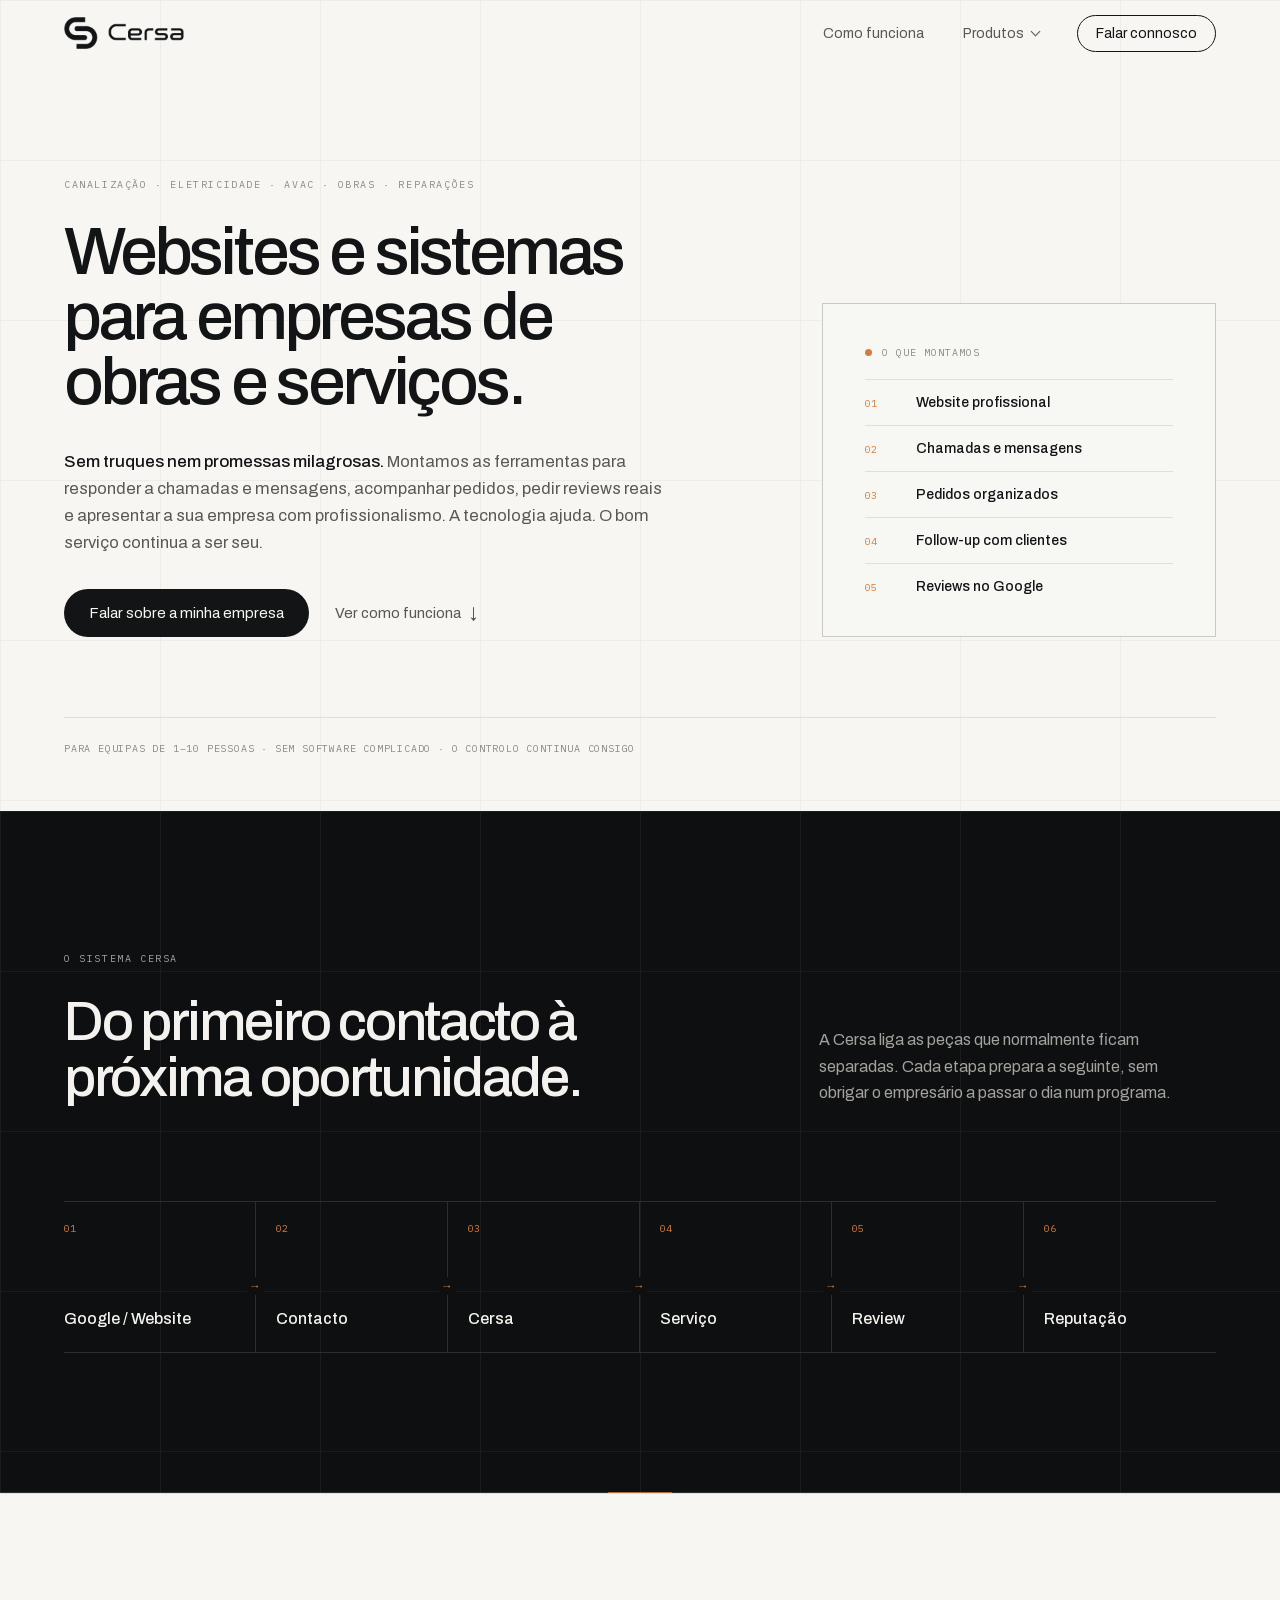
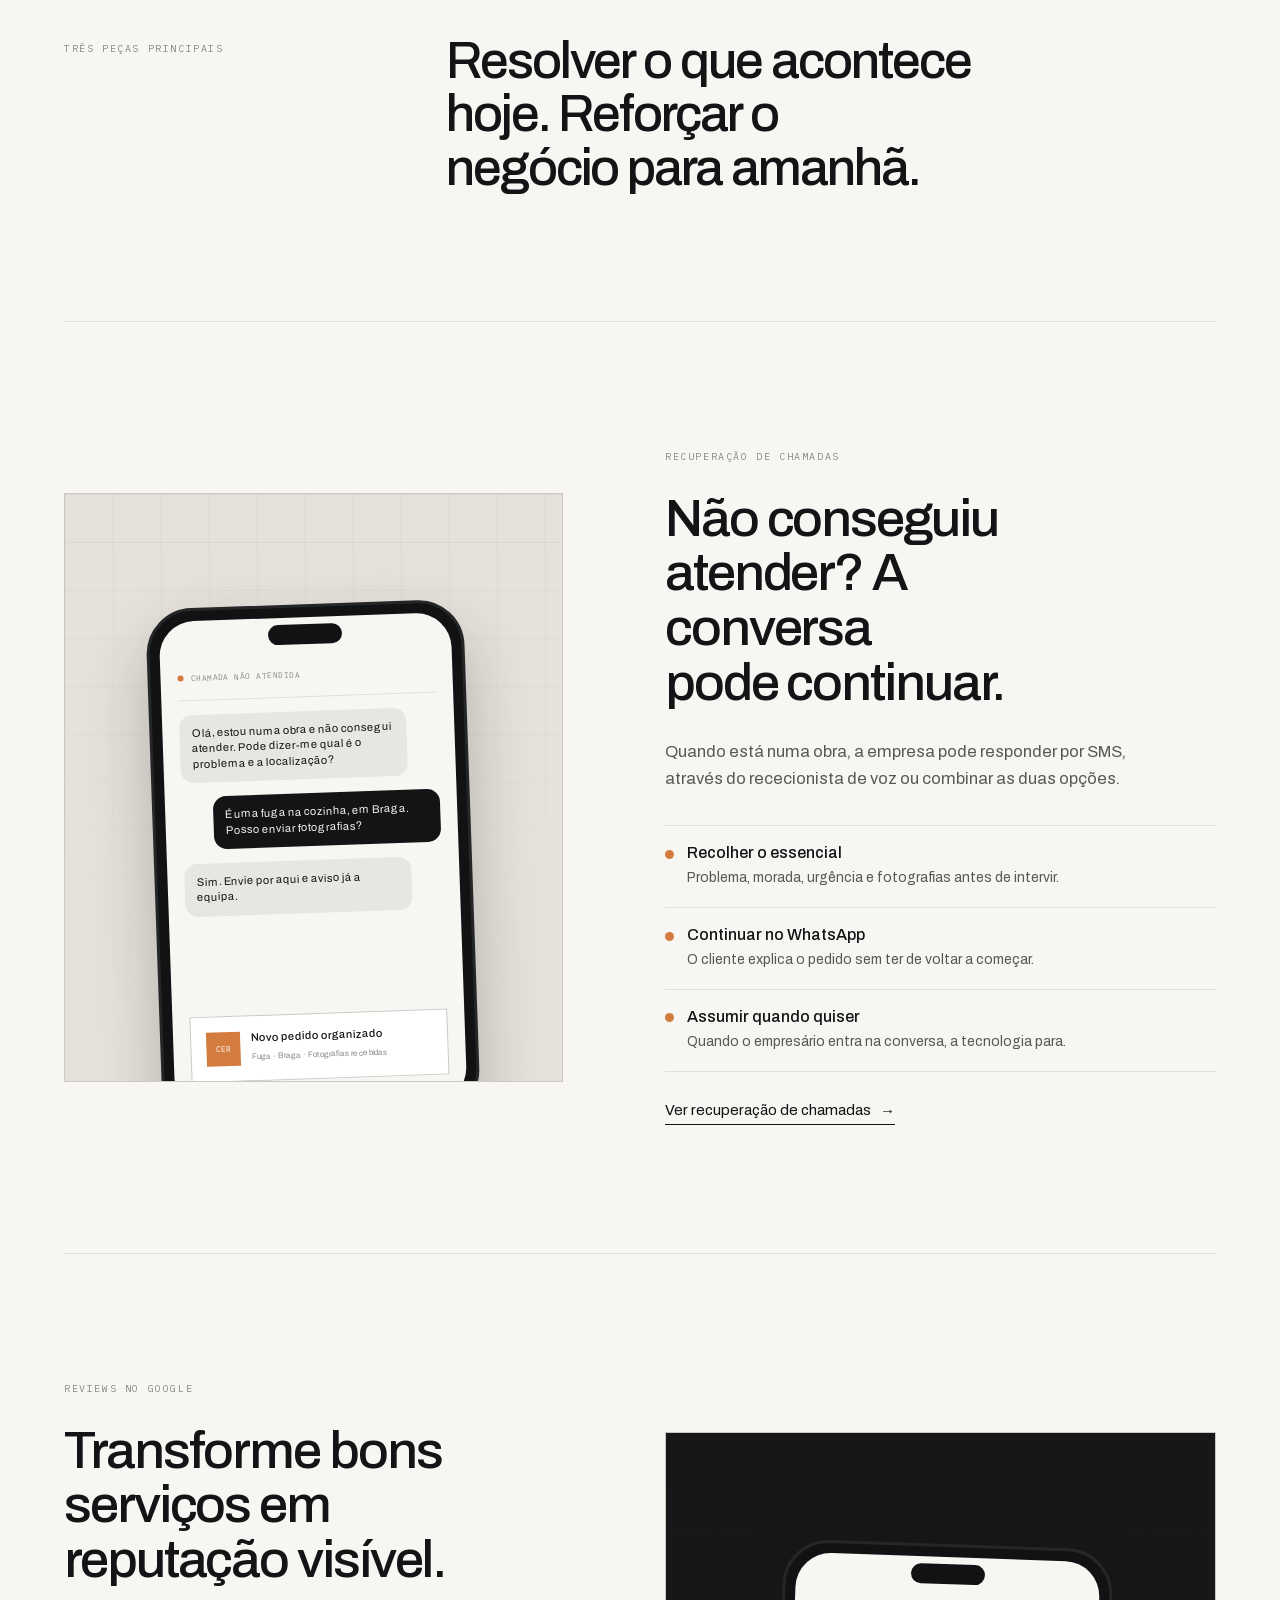
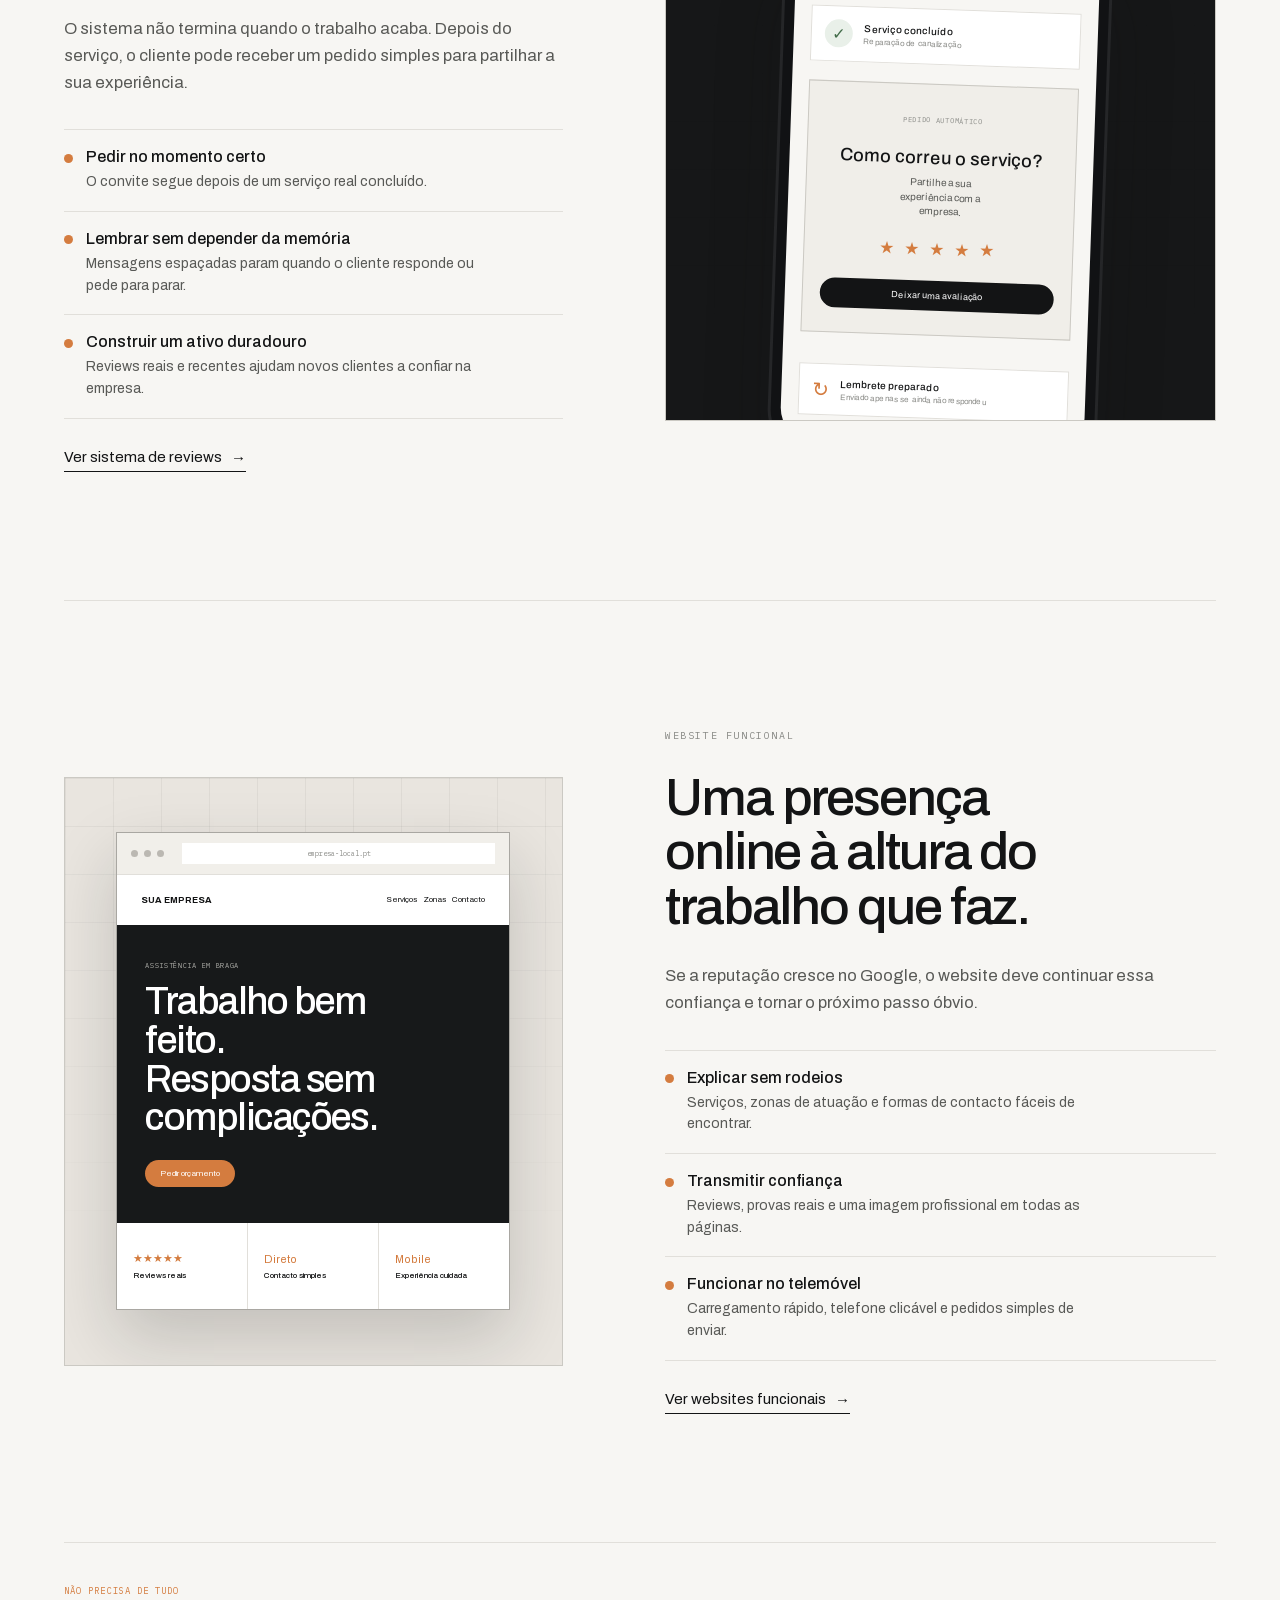
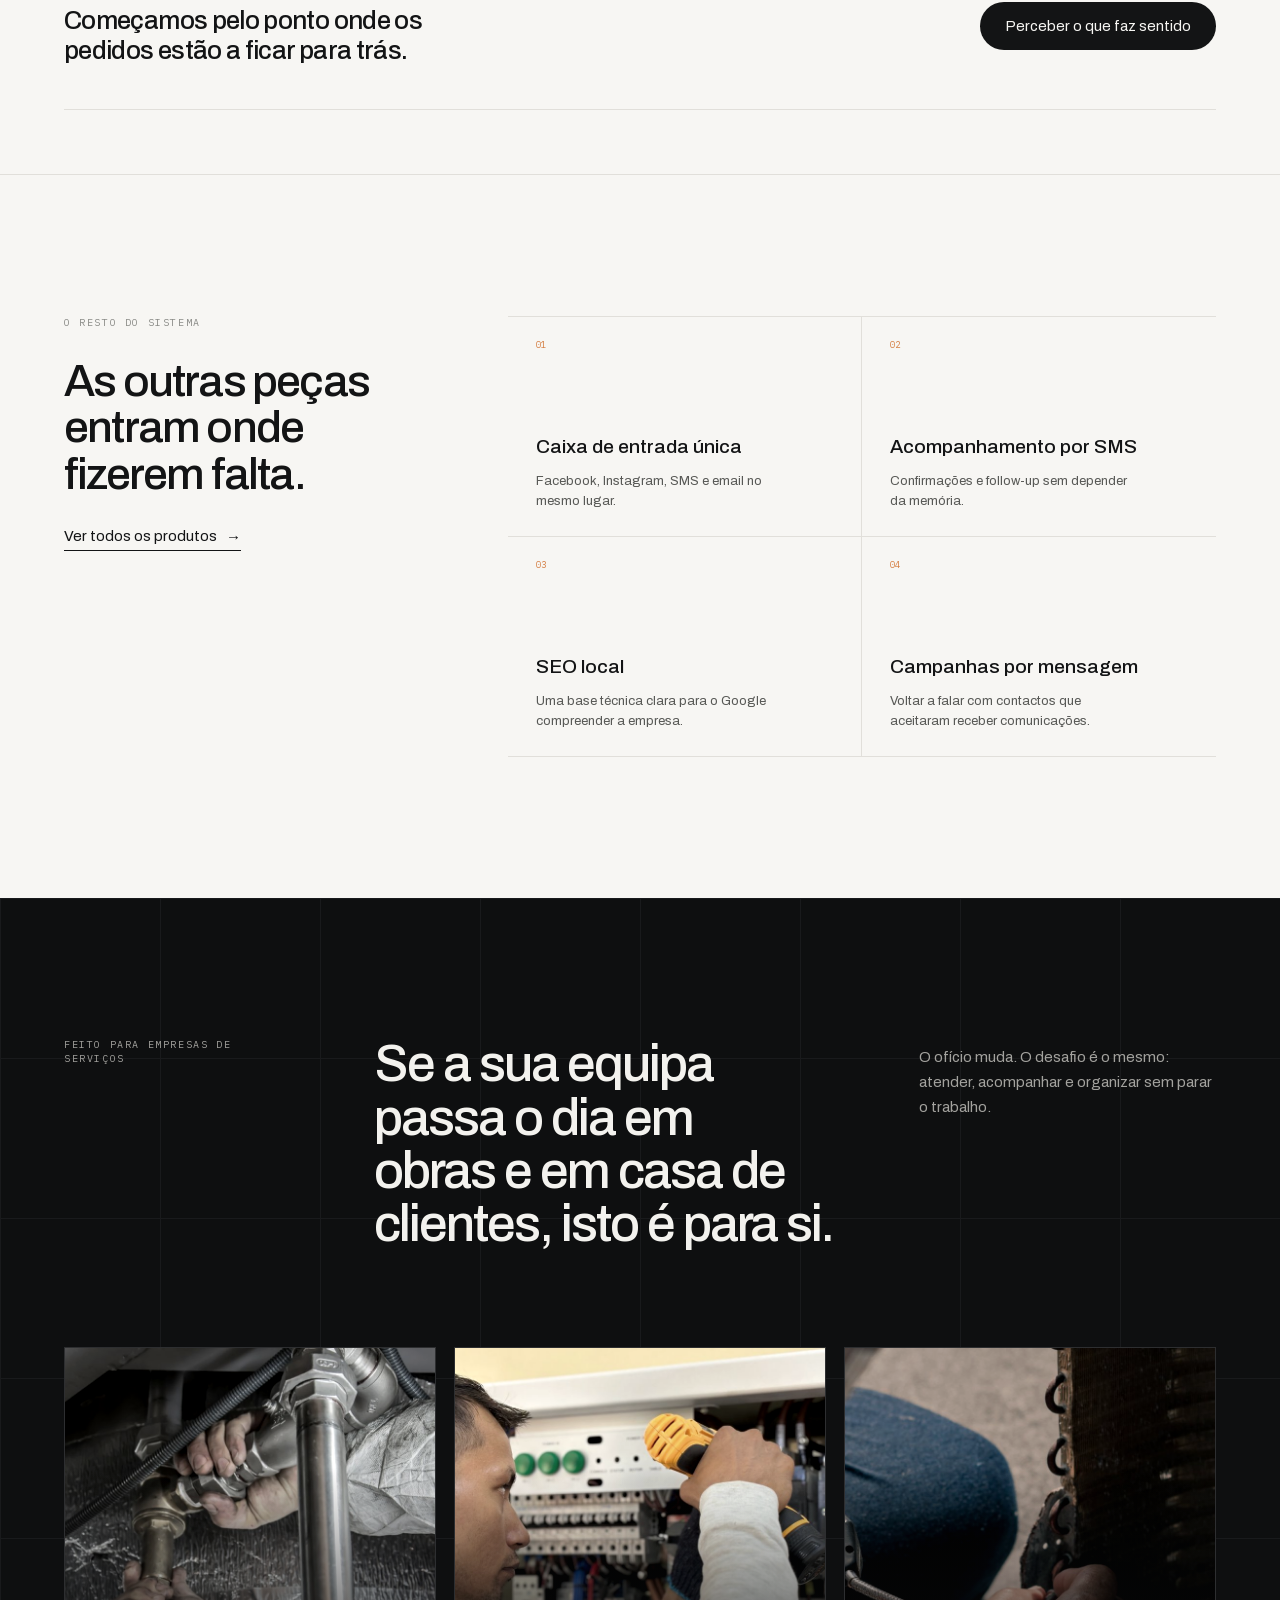
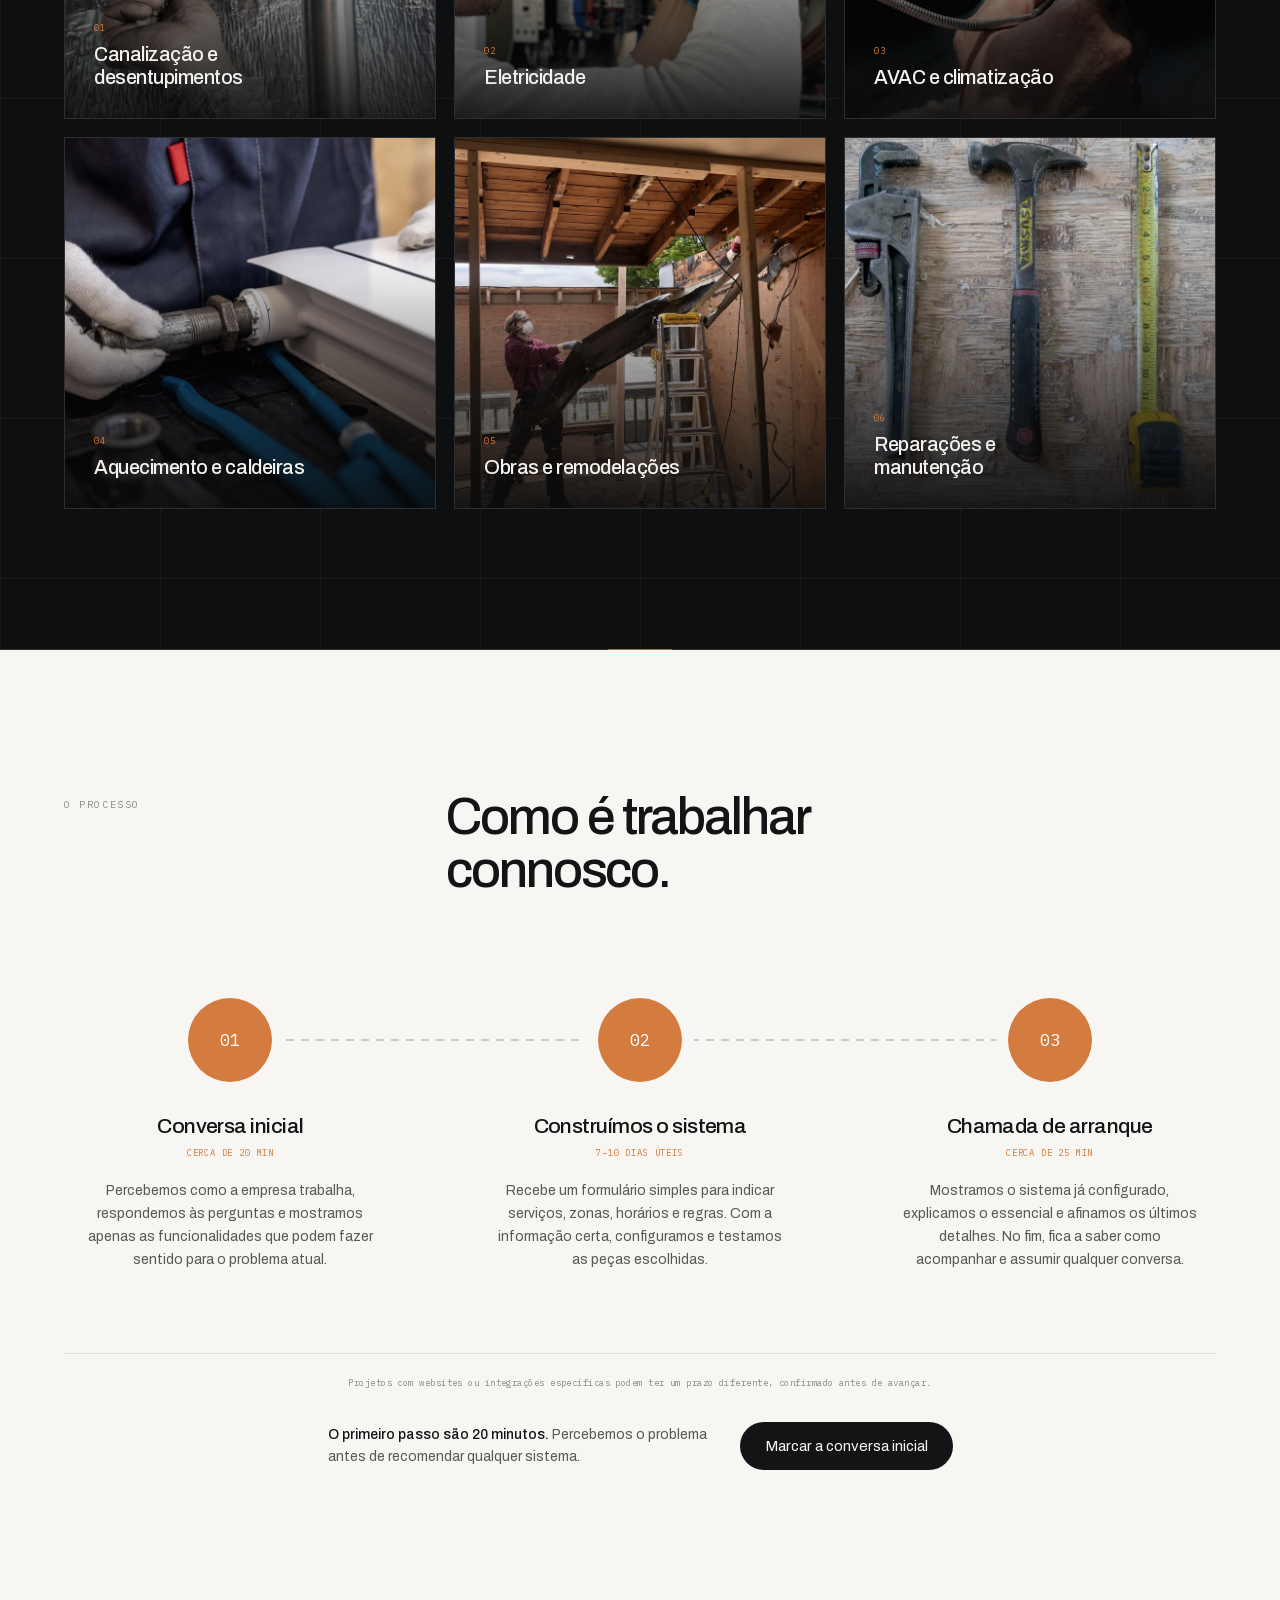
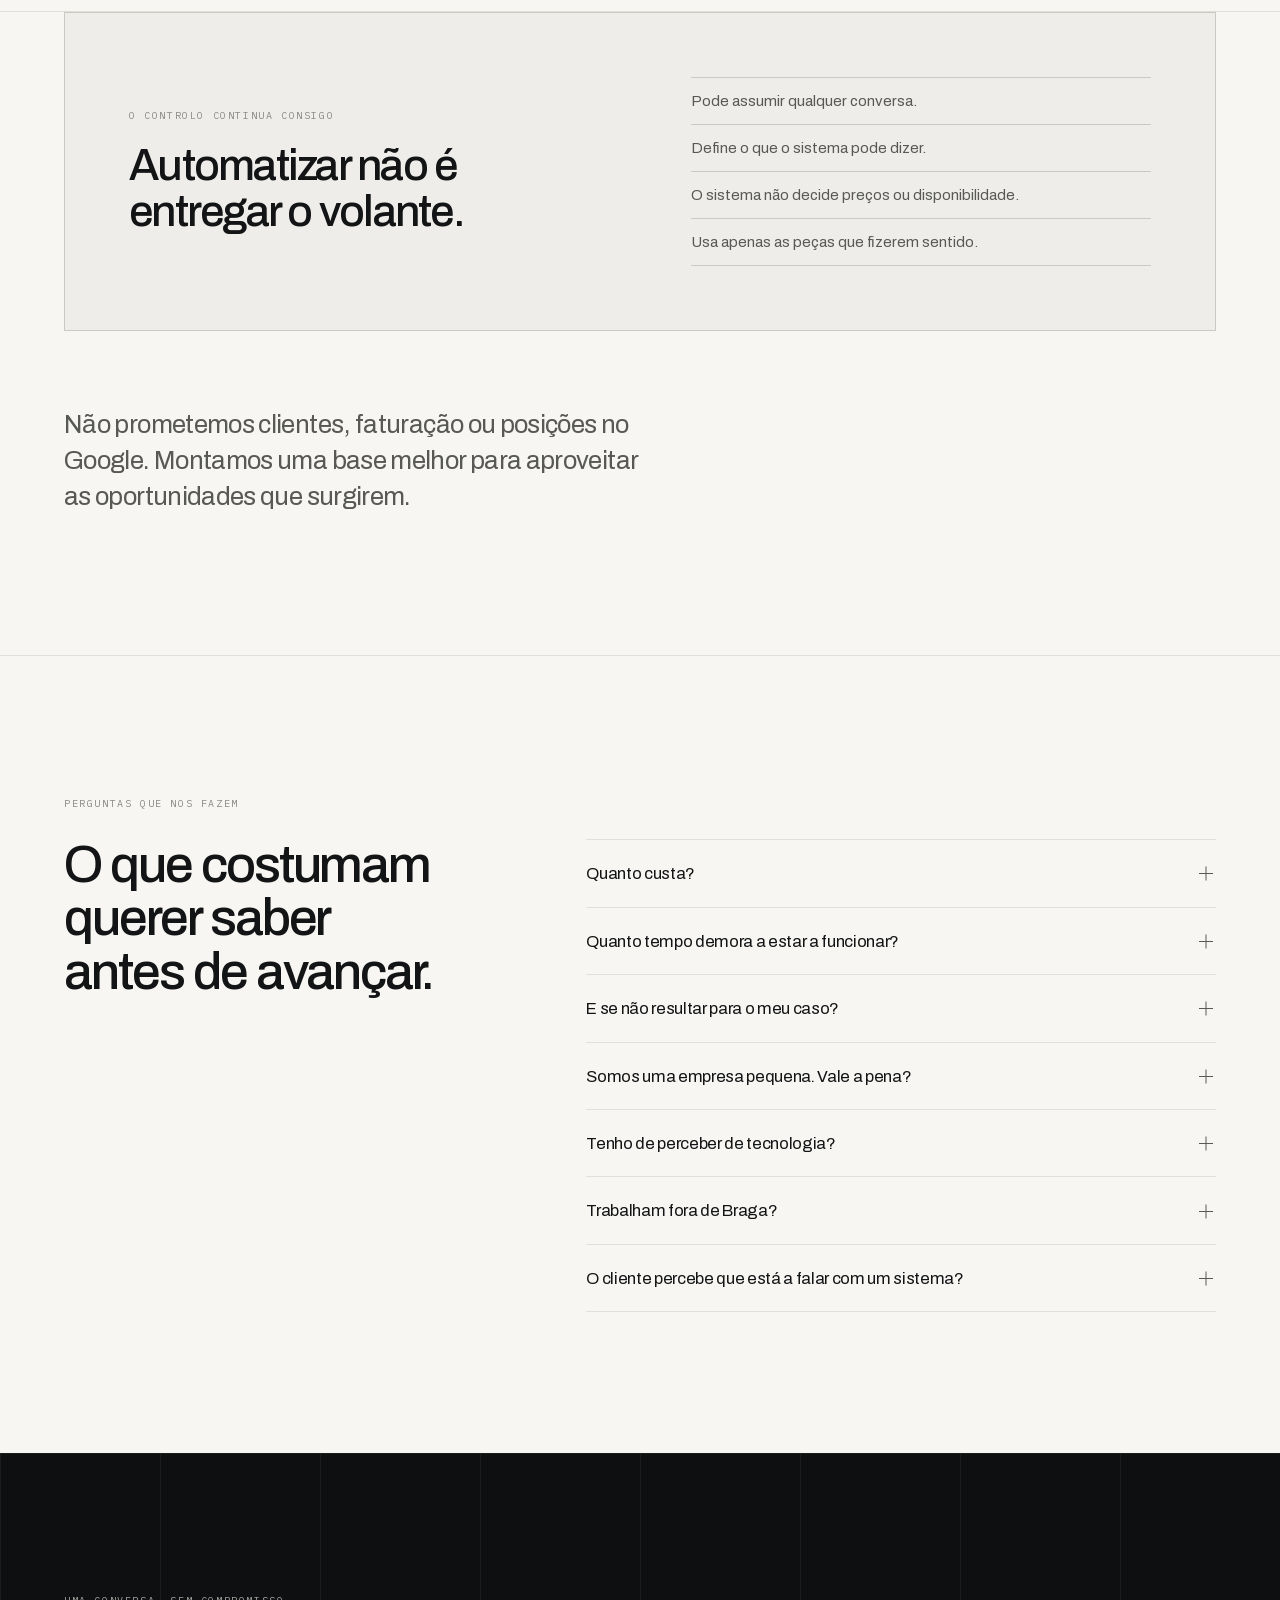
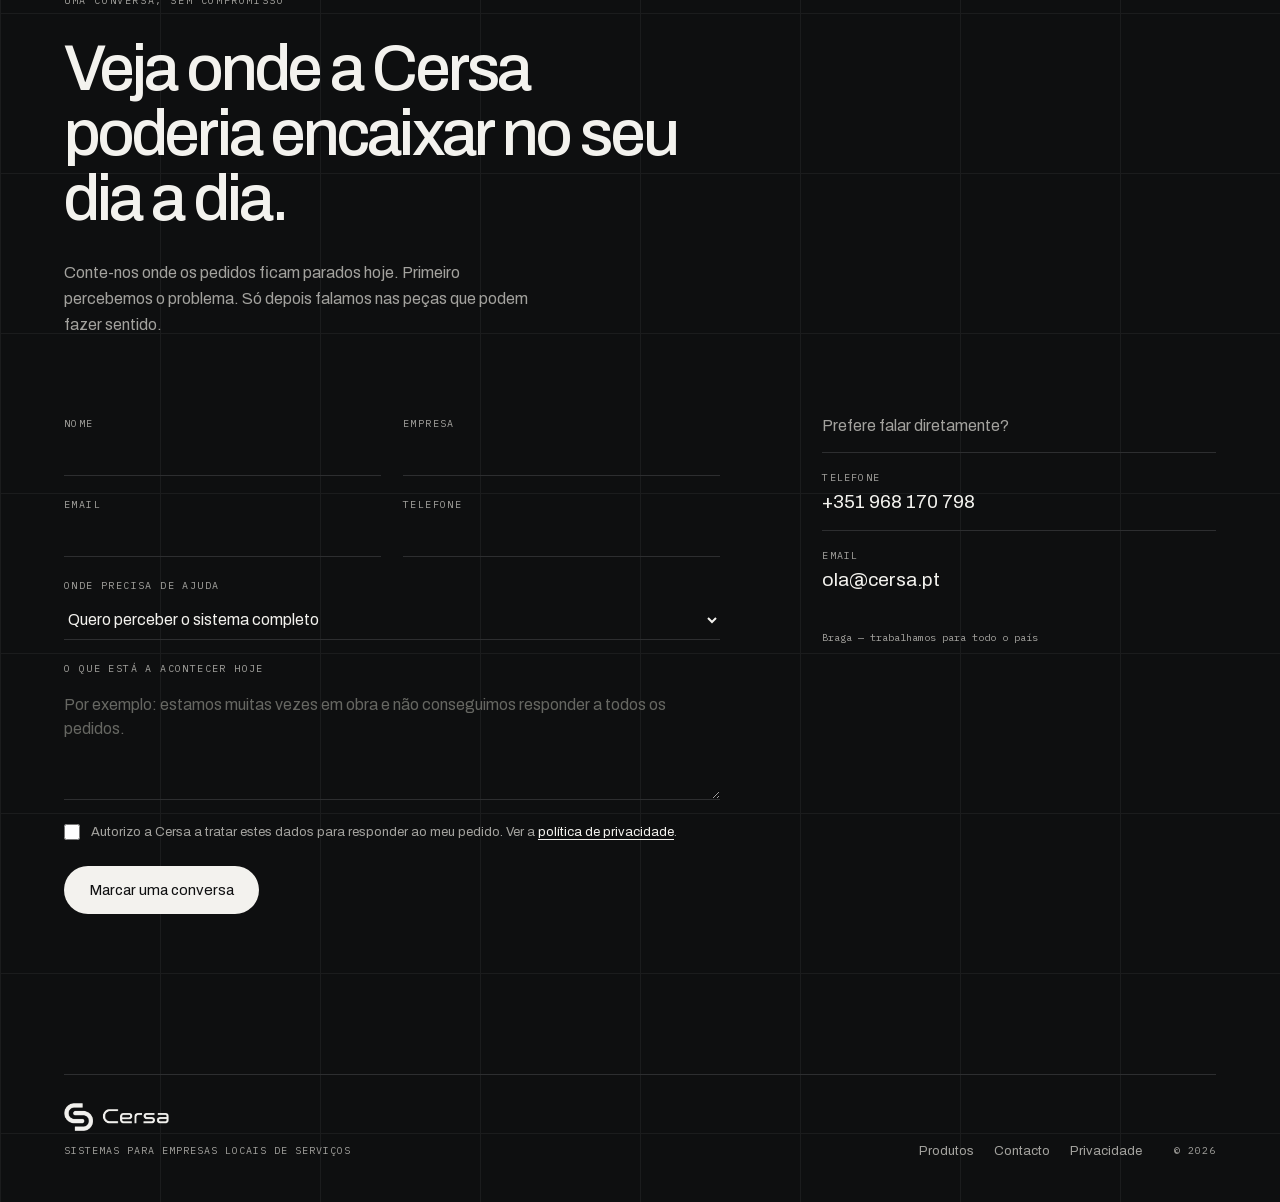
==== commit 7b80a3b6: "Concluir redesign e páginas de produtos" ====
--- a/index.html
+++ b/index.html
@@ -4,16 +4,14 @@
 <meta charset="utf-8" />
 <meta name="viewport" content="width=device-width, initial-scale=1" />
 
-<title>Software e automação com AI para empresas — Cersa</title>
-<meta name="description" content="Software, automações e sistemas de AI para empresas responderem mais rápido e perderem menos oportunidades. Base no Minho, trabalhamos para todo o país." />
+<title>Websites e sistemas para empresas de obras e serviços — Cersa</title>
+<meta name="description" content="Websites e sistemas de atendimento para empresas de construção e serviços técnicos responderem a pedidos, acompanharem clientes e construírem reputação." />
 <link rel="canonical" href="https://cersa.pt/" />
 <meta name="robots" content="index, follow, max-image-preview:large" />
 
-<!-- Fontes locais, por isso o preload arranca no primeiro parse do HTML em
-     vez de esperar pelo CSS. Só o Archivo: desenha o título e o texto acima
-     da dobra, e sendo variável cobre os dois pesos num ficheiro só. -->
 <link rel="preload" href="assets/fonts/archivo.woff2" as="font" type="font/woff2" crossorigin />
-<link rel="stylesheet" href="styles.css" />
+<link rel="stylesheet" href="styles.css?v=20260826a" />
+<script src="site.js?v=20260826a" defer></script>
 
 <link rel="icon" href="/assets/favicon-32.png" sizes="32x32" type="image/png" />
 <link rel="apple-touch-icon" href="/assets/apple-touch-icon-180.png" />
@@ -25,15 +23,15 @@
 <meta property="og:site_name" content="Cersa" />
 <meta property="og:locale" content="pt_PT" />
 <meta property="og:url" content="https://cersa.pt/" />
-<meta property="og:title" content="Software e automação com AI para empresas — Cersa" />
-<meta property="og:description" content="Software, automações e sistemas de AI para empresas portuguesas responderem mais rápido e perderem menos oportunidades." />
+<meta property="og:title" content="Websites e sistemas para empresas de obras e serviços — Cersa" />
+<meta property="og:description" content="Atendimento, acompanhamento, reviews e presença digital para empresas que trabalham no terreno." />
 <meta property="og:image" content="https://cersa.pt/assets/og-cover.png" />
 <meta property="og:image:width" content="1200" />
 <meta property="og:image:height" content="630" />
-<meta property="og:image:alt" content="Cersa — Software e Inteligência Artificial, Portugal" />
+<meta property="og:image:alt" content="Cersa — aproveite melhor cada oportunidade" />
 <meta name="twitter:card" content="summary_large_image" />
-<meta name="twitter:title" content="Software e automação com AI para empresas — Cersa" />
-<meta name="twitter:description" content="Software, automações e sistemas de AI para empresas portuguesas responderem mais rápido e perderem menos oportunidades." />
+<meta name="twitter:title" content="Websites e sistemas para empresas de obras e serviços — Cersa" />
+<meta name="twitter:description" content="Atendimento, acompanhamento, reviews e presença digital para empresas que trabalham no terreno." />
 <meta name="twitter:image" content="https://cersa.pt/assets/og-cover.png" />
 
 <script type="application/ld+json">
@@ -44,7 +42,7 @@
       "@type": "ProfessionalService",
       "@id": "https://cersa.pt/#empresa",
       "name": "Cersa",
-      "description": "Software, automações e sistemas de inteligência artificial para empresas portuguesas.",
+      "description": "Websites e sistemas de atendimento, acompanhamento e reputação para empresas de obras e serviços em Portugal.",
       "url": "https://cersa.pt/",
       "logo": "https://cersa.pt/assets/icon-512.png",
       "image": "https://cersa.pt/assets/og-cover.png",
@@ -57,24 +55,7 @@
         "addressRegion": "Braga",
         "addressCountry": "PT"
       },
-      "areaServed": [
-        { "@type": "Country", "name": "Portugal" },
-        { "@type": "AdministrativeArea", "name": "Minho" },
-        { "@type": "City", "name": "Braga" }
-      ],
-      "hasOfferCatalog": {
-        "@type": "OfferCatalog",
-        "name": "Serviços",
-        "itemListElement": [
-          { "@type": "Offer", "itemOffered": { "@type": "Service", "name": "Sistemas para chamadas perdidas" } },
-          { "@type": "Offer", "itemOffered": { "@type": "Service", "name": "Rececionistas AI" } },
-          { "@type": "Offer", "itemOffered": { "@type": "Service", "name": "Follow-up automático" } },
-          { "@type": "Offer", "itemOffered": { "@type": "Service", "name": "Qualificação de leads" } },
-          { "@type": "Offer", "itemOffered": { "@type": "Service", "name": "Websites" } },
-          { "@type": "Offer", "itemOffered": { "@type": "Service", "name": "Sistemas de avaliações Google" } },
-          { "@type": "Offer", "itemOffered": { "@type": "Service", "name": "Software e automações à medida" } }
-        ]
-      }
+      "areaServed": { "@type": "Country", "name": "Portugal" }
     },
     {
       "@type": "WebSite",
@@ -92,37 +73,58 @@
         {
           "@type": "Question",
           "name": "Quanto custa?",
-          "acceptedAnswer": { "@type": "Answer", "text": "Trabalhamos por mensalidade fixa, não por projeto de milhares de euros à cabeça. Sabe o que vai pagar antes de começar e não há custos de arranque escondidos. O valor exato depende do que montarmos — dizemos na primeira conversa, sem rodeios." }
+          "acceptedAnswer": {
+            "@type": "Answer",
+            "text": "Trabalhamos por mensalidade fixa, não por projeto de milhares de euros à cabeça. Sabe o que vai pagar antes de começar e não há custos de arranque escondidos. O valor exato depende do que montarmos — dizemos na primeira conversa, sem rodeios."
+          }
         },
         {
           "@type": "Question",
           "name": "Quanto tempo demora a estar a funcionar?",
-          "acceptedAnswer": { "@type": "Answer", "text": "Semanas, não meses. Um sistema de chamadas perdidas costuma estar a trabalhar em poucos dias. Coisas mais completas levam mais tempo, mas vai vendo a funcionar à medida que avança." }
+          "acceptedAnswer": {
+            "@type": "Answer",
+            "text": "Semanas, não meses. Um sistema de chamadas perdidas costuma estar a trabalhar em poucos dias. Coisas mais completas levam mais tempo, mas vai vendo o sistema a funcionar à medida que avança."
+          }
         },
         {
           "@type": "Question",
           "name": "E se não resultar para o meu caso?",
-          "acceptedAnswer": { "@type": "Answer", "text": "Dizemos antes de começar. Se olharmos para o seu negócio e concluirmos que não há aqui nada que compense, dizemos e ficamos por aqui. Preferimos perder um cliente a vender-lhe um sistema que não lhe devolve o que custa." }
+          "acceptedAnswer": {
+            "@type": "Answer",
+            "text": "Dizemos antes de começar. Se olharmos para o seu negócio e concluirmos que não há aqui nada que compense, dizemos e ficamos por aqui. Preferimos perder um cliente a vender-lhe um sistema que não lhe devolve o que custa."
+          }
         },
         {
           "@type": "Question",
           "name": "Somos uma empresa pequena. Vale a pena?",
-          "acceptedAnswer": { "@type": "Answer", "text": "É precisamente para quem trabalhamos. Numa equipa de duas ou três pessoas, ninguém tem tempo para atender enquanto trabalha — e cada chamada perdida pesa muito mais do que numa empresa grande." }
+          "acceptedAnswer": {
+            "@type": "Answer",
+            "text": "É precisamente para quem trabalhamos. Numa equipa de duas ou três pessoas, ninguém tem tempo para atender enquanto trabalha — e cada chamada perdida pesa muito mais do que numa empresa grande."
+          }
         },
         {
           "@type": "Question",
           "name": "Tenho de perceber de tecnologia?",
-          "acceptedAnswer": { "@type": "Answer", "text": "Não. Montamos, configuramos e tratamos da manutenção. Do seu lado, o que muda é que os pedidos passam a chegar organizados em vez de se perderem." }
+          "acceptedAnswer": {
+            "@type": "Answer",
+            "text": "Não. Montamos, configuramos e tratamos da manutenção. Do seu lado, o que muda é que os pedidos passam a chegar organizados em vez de se perderem."
+          }
         },
         {
           "@type": "Question",
           "name": "Trabalham fora de Braga?",
-          "acceptedAnswer": { "@type": "Answer", "text": "Sim. A base é em Braga e é onde estamos mais presentes, mas o trabalho faz-se à distância e temos clientes por todo o país." }
+          "acceptedAnswer": {
+            "@type": "Answer",
+            "text": "Sim. A base é em Braga e é onde estamos mais presentes, mas o trabalho faz-se à distância e trabalhamos com empresas de todo o país."
+          }
         },
         {
           "@type": "Question",
           "name": "O cliente percebe que está a falar com um sistema?",
-          "acceptedAnswer": { "@type": "Answer", "text": "Não escondemos que é automático, e isso não afasta ninguém — quem precisa de um canalizador com urgência quer é resposta. O que afasta é ligar e não atender ninguém." }
+          "acceptedAnswer": {
+            "@type": "Answer",
+            "text": "Não escondemos que uma resposta é automática. A empresa define o que o sistema pode dizer e o cliente pode passar para uma pessoa sempre que for necessário."
+          }
         }
       ]
     }
@@ -133,239 +135,275 @@
 <body>
 
 <header class="site-header">
-  <a href="#top" class="brand">
+  <a href="#top" class="brand" aria-label="Cersa — início">
     <img src="assets/cersa-logo.png" alt="Cersa" class="brand-logo" width="359" height="96" />
   </a>
-  <nav class="nav">
-    <a href="#construir">O que construímos</a>
-    <a href="#perguntas">Perguntas</a>
+  <nav class="nav" aria-label="Navegação principal">
+    <a href="#como-funciona">Como funciona</a>
+    <details class="products-nav" data-products-nav>
+      <summary>Produtos <span aria-hidden="true">⌄</span></summary>
+      <div class="products-mega" data-products-menu></div>
+    </details>
     <a href="#contacto" class="nav-cta">Falar connosco</a>
   </nav>
 </header>
 
 <main>
   <section id="top" class="hero">
-    <p class="eyebrow">Automação e AI para serviços ao domicílio — Braga e todo o país</p>
-    <h1 class="hero-title">Os sistemas que o seu negócio devia ter.</h1>
-
-    <div class="hero-content">
-      <p class="hero-lede">A Cersa monta os sistemas que atendem quando você está em obra: chamadas perdidas recuperadas, pedidos registados e follow-up feito sozinho. Para canalizadores, eletricistas, AVAC, caixilharias e outros serviços ao domicílio.</p>
-      <div class="hero-actions">
-        <a href="#contacto" class="btn-primary">Falar connosco</a>
-        <a href="#trabalho" class="btn-secondary">Ver como trabalhamos<span class="mono">↓</span></a>
-      </div>
-    </div>
-
-    <div class="hero-timeline">
-      <div class="timeline-status">
-        <span class="timeline-live"><span class="live-dot"></span>sistema em funcionamento</span>
-        <span>24 / 7</span>
-      </div>
-      <div class="timeline-track">
-        <div class="timeline-grid-fine"></div>
-        <div class="timeline-grid-bold"></div>
-        <div class="timeline-cursor"><span class="timeline-dot"></span></div>
-        <div class="timeline-labels">
-          <span>chamada</span><span>pedido</span><span>mensagem</span><span>orçamento</span><span>cliente</span>
-        </div>
-      </div>
-    </div>
-  </section>
-
-  <section id="abordagem" class="section section-bordered">
-    <div class="positioning-grid">
-      <h2 class="positioning-title" data-reveal>As empresas não precisam de mais ferramentas. Precisam que as ferramentas trabalhem juntas.</h2>
-      <div class="positioning-copy" data-reveal>
-        <p>Começamos sempre pelo problema. Onde é que o trabalho trava, onde é que as oportunidades se perdem, o que é que ninguém tem tempo para fazer.</p>
-        <p>Só depois escolhemos a tecnologia. Às vezes é AI. Muitas vezes é software simples, bem feito, que ninguém tem de gerir.</p>
-      </div>
-    </div>
-  </section>
-
-  <section id="setores" class="section section-bordered">
-    <p class="eyebrow">Para quem trabalhamos</p>
-    <div class="sectors-grid">
-      <div class="sectors-intro">
-        <h2 class="sectors-title" data-reveal>Empresas de serviços que passam o dia fora do escritório.</h2>
-        <p class="sectors-copy" data-reveal>Se a sua equipa está em casa de clientes e o telefone toca sem ninguém para atender, o problema é o mesmo. Muda só o ofício.</p>
-        <p class="sectors-copy" data-reveal>Trabalhamos a partir de Braga, com empresas do Minho e do resto do país. O sistema funciona à distância — não precisamos de lá estar para o pôr a andar.</p>
-      </div>
-      <ul class="sectors-list" data-reveal>
-        <li>Canalização e pichelaria</li>
-        <li>Eletricidade</li>
-        <li>AVAC e climatização</li>
-        <li>Caixilharias</li>
-        <li>Pintura</li>
-        <li>Jardinagem</li>
-        <li class="sectors-more">E outros serviços ao domicílio</li>
+    <div class="hero-layout">
+      <div class="hero-copy">
+        <p class="eyebrow" data-reveal>Canalização · Eletricidade · AVAC · Obras · Reparações</p>
+        <h1 data-reveal>Websites e sistemas para empresas de obras e serviços.</h1>
+        <p class="hero-lede" data-reveal><strong>Sem truques nem promessas milagrosas.</strong> Montamos as ferramentas para responder a chamadas e mensagens, acompanhar pedidos, pedir reviews reais e apresentar a sua empresa com profissionalismo. A tecnologia ajuda. O bom serviço continua a ser seu.</p>
+        <div class="hero-actions" data-reveal>
+          <a href="#contacto" class="btn-primary">Falar sobre a minha empresa</a>
+          <a href="#como-funciona" class="btn-secondary">Ver como funciona <span aria-hidden="true">↓</span></a>
+        </div>
+      </div>
+
+      <div class="opportunity-card" data-reveal aria-label="Componentes do sistema Cersa">
+        <div class="opportunity-status mono"><span class="status-dot"></span>o que montamos</div>
+        <ol>
+          <li><span class="mono">01</span><strong>Website profissional</strong></li>
+          <li><span class="mono">02</span><strong>Chamadas e mensagens</strong></li>
+          <li><span class="mono">03</span><strong>Pedidos organizados</strong></li>
+          <li><span class="mono">04</span><strong>Follow-up com clientes</strong></li>
+          <li><span class="mono">05</span><strong>Reviews no Google</strong></li>
+        </ol>
+      </div>
+    </div>
+
+    <p class="sector-line mono" data-reveal>Para equipas de 1–10 pessoas · Sem software complicado · O controlo continua consigo</p>
+  </section>
+
+  <section id="como-funciona" class="dark-section cycle-section">
+    <div class="section-inner">
+      <div class="cycle-heading" data-reveal>
+        <div>
+          <p class="eyebrow eyebrow-dark">O sistema Cersa</p>
+          <h2>Do primeiro contacto à próxima oportunidade.</h2>
+        </div>
+        <p>A Cersa liga as peças que normalmente ficam separadas. Cada etapa prepara a seguinte, sem obrigar o empresário a passar o dia num programa.</p>
+      </div>
+
+      <ol class="cycle-track" aria-label="Ciclo Cersa">
+        <li data-reveal><span class="mono">01</span><strong>Google / Website</strong></li>
+        <li data-reveal><span class="mono">02</span><strong>Contacto</strong></li>
+        <li data-reveal><span class="mono">03</span><strong>Cersa</strong></li>
+        <li data-reveal><span class="mono">04</span><strong>Serviço</strong></li>
+        <li data-reveal><span class="mono">05</span><strong>Review</strong></li>
+        <li data-reveal><span class="mono">06</span><strong>Reputação</strong></li>
+      </ol>
+    </div>
+  </section>
+
+  <section class="section feature-section" aria-labelledby="features-title">
+    <div class="feature-section-heading" data-reveal>
+      <p class="eyebrow">Três peças principais</p>
+      <h2 id="features-title">Resolver o que acontece hoje. Reforçar o negócio para amanhã.</h2>
+    </div>
+
+    <article class="feature-showcase" data-reveal>
+      <div class="feature-visual feature-visual-call" aria-label="Exemplo de uma chamada continuada por mensagem">
+        <div class="feature-phone" aria-hidden="true">
+          <div class="phone-speaker"></div>
+          <div class="phone-screen">
+            <div class="phone-status mono"><span></span> chamada não atendida</div>
+            <div class="message message-system">Olá, estou numa obra e não consegui atender. Pode dizer-me qual é o problema e a localização?</div>
+            <div class="message message-client">É uma fuga na cozinha, em Braga. Posso enviar fotografias?</div>
+            <div class="message message-system">Sim. Envie por aqui e aviso já a equipa.</div>
+            <div class="owner-alert"><span class="mono">CER</span><strong>Novo pedido organizado</strong><small>Fuga · Braga · Fotografias recebidas</small></div>
+          </div>
+        </div>
+      </div>
+      <div class="feature-copy">
+        <p class="eyebrow">Recuperação de chamadas</p>
+        <h2>Não conseguiu atender? A conversa pode continuar.</h2>
+        <p class="feature-intro">Quando está numa obra, a empresa pode responder por SMS, através do rececionista de voz ou combinar as duas opções.</p>
+        <ul class="feature-points">
+          <li><strong>Recolher o essencial</strong><span>Problema, morada, urgência e fotografias antes de intervir.</span></li>
+          <li><strong>Continuar no WhatsApp</strong><span>O cliente explica o pedido sem ter de voltar a começar.</span></li>
+          <li><strong>Assumir quando quiser</strong><span>Quando o empresário entra na conversa, a tecnologia para.</span></li>
+        </ul>
+        <a href="/produtos/recuperacao-de-chamadas/" class="text-link">Ver recuperação de chamadas <span aria-hidden="true">→</span></a>
+      </div>
+    </article>
+
+    <article class="feature-showcase feature-reverse" data-reveal>
+      <div class="feature-visual feature-visual-review" aria-label="Exemplo de um pedido de avaliação depois do serviço">
+        <div class="feature-phone feature-phone-light" aria-hidden="true">
+          <div class="phone-speaker"></div>
+          <div class="phone-screen">
+            <div class="review-job"><span>✓</span><div><strong>Serviço concluído</strong><small>Reparação de canalização</small></div></div>
+            <div class="review-request">
+              <span class="review-label mono">PEDIDO AUTOMÁTICO</span>
+              <strong>Como correu o serviço?</strong>
+              <p>Partilhe a sua experiência com a empresa.</p>
+              <div class="review-stars" aria-label="Cinco estrelas">★ ★ ★ ★ ★</div>
+              <span class="review-button">Deixar uma avaliação</span>
+            </div>
+            <div class="review-reminder"><span>↻</span><div><strong>Lembrete preparado</strong><small>Enviado apenas se ainda não respondeu</small></div></div>
+          </div>
+        </div>
+      </div>
+      <div class="feature-copy">
+        <p class="eyebrow">Reviews no Google</p>
+        <h2>Transforme bons serviços em reputação visível.</h2>
+        <p class="feature-intro">O sistema não termina quando o trabalho acaba. Depois do serviço, o cliente pode receber um pedido simples para partilhar a sua experiência.</p>
+        <ul class="feature-points">
+          <li><strong>Pedir no momento certo</strong><span>O convite segue depois de um serviço real concluído.</span></li>
+          <li><strong>Lembrar sem depender da memória</strong><span>Mensagens espaçadas param quando o cliente responde ou pede para parar.</span></li>
+          <li><strong>Construir um ativo duradouro</strong><span>Reviews reais e recentes ajudam novos clientes a confiar na empresa.</span></li>
+        </ul>
+        <a href="/produtos/reviews-google/" class="text-link">Ver sistema de reviews <span aria-hidden="true">→</span></a>
+      </div>
+    </article>
+
+    <article class="feature-showcase" data-reveal>
+      <div class="feature-visual feature-visual-website" aria-label="Exemplo de um website profissional para uma empresa de serviços">
+        <div class="browser-mockup" aria-hidden="true">
+          <div class="browser-bar"><span></span><span></span><span></span><div class="browser-url mono">empresa-local.pt</div></div>
+          <div class="browser-page">
+            <div class="browser-nav"><strong>SUA EMPRESA</strong><span>Serviços &nbsp; Zonas &nbsp; Contacto</span></div>
+            <div class="browser-hero">
+              <span class="mono">ASSISTÊNCIA EM BRAGA</span>
+              <strong>Trabalho bem feito.<br />Resposta sem complicações.</strong>
+              <em>Pedir orçamento</em>
+            </div>
+            <div class="browser-proof">
+              <div><span>★★★★★</span><strong>Reviews reais</strong></div>
+              <div><span>Direto</span><strong>Contacto simples</strong></div>
+              <div><span>Mobile</span><strong>Experiência cuidada</strong></div>
+            </div>
+          </div>
+        </div>
+      </div>
+      <div class="feature-copy">
+        <p class="eyebrow">Website funcional</p>
+        <h2>Uma presença online à altura do trabalho que faz.</h2>
+        <p class="feature-intro">Se a reputação cresce no Google, o website deve continuar essa confiança e tornar o próximo passo óbvio.</p>
+        <ul class="feature-points">
+          <li><strong>Explicar sem rodeios</strong><span>Serviços, zonas de atuação e formas de contacto fáceis de encontrar.</span></li>
+          <li><strong>Transmitir confiança</strong><span>Reviews, provas reais e uma imagem profissional em todas as páginas.</span></li>
+          <li><strong>Funcionar no telemóvel</strong><span>Carregamento rápido, telefone clicável e pedidos simples de enviar.</span></li>
+        </ul>
+        <a href="/produtos/website/" class="text-link">Ver websites funcionais <span aria-hidden="true">→</span></a>
+      </div>
+    </article>
+
+    <div class="inline-contact" data-reveal>
+      <div>
+        <span class="mono">Não precisa de tudo</span>
+        <strong>Começamos pelo ponto onde os pedidos estão a ficar para trás.</strong>
+      </div>
+      <a href="#contacto" class="btn-primary">Perceber o que faz sentido</a>
+    </div>
+  </section>
+
+  <section class="section secondary-products" aria-labelledby="secondary-title">
+    <div class="secondary-heading" data-reveal>
+      <p class="eyebrow">O resto do sistema</p>
+      <h2 id="secondary-title">As outras peças entram onde fizerem falta.</h2>
+      <a href="/produtos/" class="text-link">Ver todos os produtos <span aria-hidden="true">→</span></a>
+    </div>
+    <div class="secondary-grid">
+      <a href="/produtos/caixa-de-entrada/" data-reveal><span class="mono">01</span><strong>Caixa de entrada única</strong><p>Facebook, Instagram, SMS e email no mesmo lugar.</p></a>
+      <a href="/produtos/acompanhamento-sms/" data-reveal><span class="mono">02</span><strong>Acompanhamento por SMS</strong><p>Confirmações e follow-up sem depender da memória.</p></a>
+      <a href="/produtos/seo-local/" data-reveal><span class="mono">03</span><strong>SEO local</strong><p>Uma base técnica clara para o Google compreender a empresa.</p></a>
+      <a href="/produtos/campanhas/" data-reveal><span class="mono">04</span><strong>Campanhas por mensagem</strong><p>Voltar a falar com contactos que aceitaram receber comunicações.</p></a>
+    </div>
+  </section>
+
+  <section id="setores" class="sectors-section">
+    <div class="sectors-inner">
+      <div class="sectors-heading" data-reveal>
+        <p class="eyebrow eyebrow-dark">Feito para empresas de serviços</p>
+        <h2>Se a sua equipa passa o dia em obras e em casa de clientes, isto é para si.</h2>
+        <p>O ofício muda. O desafio é o mesmo: atender, acompanhar e organizar sem parar o trabalho.</p>
+      </div>
+      <div class="sectors-photo-grid">
+        <article data-reveal>
+          <img src="/assets/setores/canalizacao.jpg" alt="Profissional a instalar tubagem" width="1200" height="760" loading="lazy" />
+          <div class="sector-card-copy"><span class="mono">01</span><h3>Canalização e desentupimentos</h3></div>
+        </article>
+        <article data-reveal>
+          <img src="/assets/setores/eletricidade.jpg" alt="Eletricista a trabalhar num quadro elétrico" width="1200" height="760" loading="lazy" />
+          <div class="sector-card-copy"><span class="mono">02</span><h3>Eletricidade</h3></div>
+        </article>
+        <article data-reveal>
+          <img src="/assets/setores/avac.jpg" alt="Técnico a verificar um equipamento de climatização" width="1200" height="760" loading="lazy" />
+          <div class="sector-card-copy"><span class="mono">03</span><h3>AVAC e climatização</h3></div>
+        </article>
+        <article data-reveal>
+          <img src="/assets/setores/aquecimento.jpg" alt="Técnico a instalar uma ligação de aquecimento" width="1200" height="760" loading="lazy" />
+          <div class="sector-card-copy"><span class="mono">04</span><h3>Aquecimento e caldeiras</h3></div>
+        </article>
+        <article data-reveal>
+          <img src="/assets/setores/obras.jpg" alt="Profissional durante uma obra de remodelação" width="1200" height="760" loading="lazy" />
+          <div class="sector-card-copy"><span class="mono">05</span><h3>Obras e remodelações</h3></div>
+        </article>
+        <article data-reveal>
+          <img src="/assets/setores/reparacoes.jpg" alt="Ferramentas usadas em reparações e manutenção" width="1200" height="760" loading="lazy" />
+          <div class="sector-card-copy"><span class="mono">06</span><h3>Reparações e manutenção</h3></div>
+        </article>
+      </div>
+    </div>
+  </section>
+
+  <section class="section process-section" aria-labelledby="process-title">
+    <div class="process-heading" data-reveal>
+      <p class="eyebrow">O processo</p>
+      <h2 id="process-title">Como é trabalhar connosco.</h2>
+    </div>
+
+    <ol class="process-steps">
+      <li data-reveal>
+        <span class="process-number mono" aria-hidden="true">01</span>
+        <div class="process-copy">
+          <h3>Conversa inicial <span class="mono">cerca de 20 min</span></h3>
+          <p>Percebemos como a empresa trabalha, respondemos às perguntas e mostramos apenas as funcionalidades que podem fazer sentido para o problema atual.</p>
+        </div>
+      </li>
+      <li data-reveal>
+        <span class="process-number mono" aria-hidden="true">02</span>
+        <div class="process-copy">
+          <h3>Construímos o sistema <span class="mono">7–10 dias úteis</span></h3>
+          <p>Recebe um formulário simples para indicar serviços, zonas, horários e regras. Com a informação certa, configuramos e testamos as peças escolhidas.</p>
+        </div>
+      </li>
+      <li data-reveal>
+        <span class="process-number mono" aria-hidden="true">03</span>
+        <div class="process-copy">
+          <h3>Chamada de arranque <span class="mono">cerca de 25 min</span></h3>
+          <p>Mostramos o sistema já configurado, explicamos o essencial e afinamos os últimos detalhes. No fim, fica a saber como acompanhar e assumir qualquer conversa.</p>
+        </div>
+      </li>
+    </ol>
+
+    <p class="process-note mono" data-reveal>Projetos com websites ou integrações específicas podem ter um prazo diferente, confirmado antes de avançar.</p>
+    <div class="process-contact" data-reveal>
+      <p><strong>O primeiro passo são 20 minutos.</strong> Percebemos o problema antes de recomendar qualquer sistema.</p>
+      <a href="#contacto" class="btn-primary">Marcar a conversa inicial</a>
+    </div>
+  </section>
+
+  <section class="section control-section">
+    <div class="control-panel" data-reveal>
+      <div>
+        <p class="eyebrow">O controlo continua consigo</p>
+        <h2>Automatizar não é entregar o volante.</h2>
+      </div>
+      <ul>
+        <li>Pode assumir qualquer conversa.</li>
+        <li>Define o que o sistema pode dizer.</li>
+        <li>O sistema não decide preços ou disponibilidade.</li>
+        <li>Usa apenas as peças que fizerem sentido.</li>
       </ul>
     </div>
-  </section>
-
-  <section id="trabalho" class="section section-bordered">
-    <p class="eyebrow">Como trabalhamos</p>
-    <div class="work-list">
-
-      <div class="work-row" data-reveal>
-        <div class="work-heading">
-          <span class="work-index">01</span>
-          <h3 class="work-title">Identificar</h3>
-        </div>
-        <p class="work-desc">Encontramos onde a empresa está a perder tempo, oportunidades ou dinheiro. Sem suposições: olhamos para o que acontece todos os dias.</p>
-        <div class="work-visual work-visual-dots">
-          <span></span><span></span><span></span><span></span><span class="accent"></span><span></span>
-          <span></span><span></span><span></span><span></span><span></span><span></span>
-          <span></span><span></span><span></span><span></span><span></span><span></span>
-        </div>
-      </div>
-
-      <div class="work-row" data-reveal>
-        <div class="work-heading">
-          <span class="work-index">02</span>
-          <h3 class="work-title">Construir</h3>
-        </div>
-        <p class="work-desc">Criamos o software, a automação ou o sistema de AI que resolve o problema. Em semanas, não em meses.</p>
-        <div class="work-visual work-visual-lines">
-          <span style="width: 38%"></span>
-          <span style="width: 66%"></span>
-          <span class="ink" style="width: 100%"></span>
-          <span class="accent" style="width: 100%"></span>
-        </div>
-      </div>
-
-      <div class="work-row work-row-last" data-reveal>
-        <div class="work-heading">
-          <span class="work-index">03</span>
-          <h3 class="work-title">Melhorar</h3>
-        </div>
-        <p class="work-desc">Medimos o resultado, ajustamos e continuamos. Um sistema só vale se ficar melhor com o tempo.</p>
-        <div class="work-visual work-visual-bars">
-          <span style="height: 30%"></span>
-          <span style="height: 48%"></span>
-          <span class="mid" style="height: 62%"></span>
-          <span class="ink" style="height: 78%"></span>
-          <span class="accent" style="height: 100%"></span>
-        </div>
-      </div>
-
-    </div>
-  </section>
-
-  <section class="section case-section">
-    <p class="eyebrow eyebrow-dark">Um cenário comum — serviços para casa</p>
-    <h2 class="case-steps">
-      <span data-step>O telefone toca.</span>
-      <span data-step>Está num trabalho.</span>
-      <span data-step>Não consegue atender.</span>
-      <span data-step class="dim">O cliente liga para a próxima empresa.</span>
-    </h2>
-
-    <div class="case-events">
-      <div class="event" data-step>
-        <span class="event-time">18:42</span>
-        <span class="event-desc">Chamada perdida</span>
-        <span class="event-tag">detetada</span>
-      </div>
-      <div class="event" data-step>
-        <span class="event-time">+12s</span>
-        <span class="event-desc">Mensagem enviada ao cliente</span>
-        <span class="event-tag">automático</span>
-      </div>
-      <div class="event" data-step>
-        <span class="event-time">18:43</span>
-        <span class="event-desc">Responde e explica o problema</span>
-        <span class="event-tag">dados recolhidos</span>
-      </div>
-      <div class="event" data-step>
-        <span class="event-time">18:45</span>
-        <span class="event-desc">Pedido no sistema, equipa notificada</span>
-        <span class="event-tag">follow-up agendado</span>
-      </div>
-      <div class="event event-highlight" data-step>
-        <span class="event-time">09:10</span>
-        <span class="event-desc">Trabalho marcado</span>
-        <span class="event-tag event-tag-accent">oportunidade recuperada</span>
-      </div>
-    </div>
-
-    <p class="case-closing" data-reveal>Construímos o sistema que não deixa essa oportunidade desaparecer.</p>
-  </section>
-
-  <section id="construir" class="section">
-    <div class="build-header">
-      <h2 class="build-title">O que podemos construir</h2>
-      <p class="build-copy">Nunca começamos por aqui — começamos pelo problema da empresa. Mas estas são as peças que montamos mais vezes, e quase sempre encaixam umas nas outras.</p>
-    </div>
-    <ul class="build-list">
-      <li class="build-item" data-reveal>
-        <span class="build-index">01</span>
-        <div class="build-text">
-          <h3 class="build-label">Sistemas para chamadas perdidas</h3>
-          <p class="build-desc">Quando uma chamada fica por atender, o cliente recebe mensagem em segundos a dizer que já falamos com ele. Em vez de ligar ao concorrente, fica à espera. É a peça que devolve mais trabalho por menos esforço.</p>
-        </div>
-      </li>
-      <li class="build-item" data-reveal>
-        <span class="build-index">02</span>
-        <div class="build-text">
-          <h3 class="build-label">Rececionistas AI</h3>
-          <p class="build-desc">Atende ao telefone quando ninguém pode, percebe o que o cliente precisa, recolhe morada e tipo de trabalho, e passa-lhe o pedido organizado. Funciona fora de horas, ao fim de semana e enquanto está em obra.</p>
-        </div>
-      </li>
-      <li class="build-item" data-reveal>
-        <span class="build-index">03</span>
-        <div class="build-text">
-          <h3 class="build-label">Follow-up automático</h3>
-          <p class="build-desc">Orçamentos que ficam sem resposta são trabalho já feito a perder-se. O sistema volta a contactar sozinho, nos prazos certos, até haver decisão — sem depender de alguém se lembrar.</p>
-        </div>
-      </li>
-      <li class="build-item" data-reveal>
-        <span class="build-index">04</span>
-        <div class="build-text">
-          <h3 class="build-label">Qualificação de leads</h3>
-          <p class="build-desc">Nem todos os pedidos valem uma deslocação. Separamos o que é trabalho a sério do que é curiosidade ou está fora da sua zona, para a equipa só sair de casa quando compensa.</p>
-        </div>
-      </li>
-      <li class="build-item" data-reveal>
-        <span class="build-index">05</span>
-        <div class="build-text">
-          <h3 class="build-label">Websites</h3>
-          <p class="build-desc">Um site que carrega depressa no telemóvel, aparece no Google e transforma quem chega em pedido de orçamento. Sem páginas a mais nem coisas que ninguém lê.</p>
-        </div>
-      </li>
-      <li class="build-item" data-reveal>
-        <span class="build-index">06</span>
-        <div class="build-text">
-          <h3 class="build-label">Sistemas de avaliações Google</h3>
-          <p class="build-desc">Depois do trabalho feito, o cliente satisfeito é convidado a avaliar no momento certo. Mais avaliações fazem-no subir nas pesquisas locais, que é onde a maioria dos clientes o procura.</p>
-        </div>
-      </li>
-      <li class="build-item build-item-last" data-reveal>
-        <span class="build-index">07</span>
-        <div class="build-text">
-          <h3 class="build-label">Software e automações à medida</h3>
-          <p class="build-desc">Quando o problema é só seu — mapas de equipas, fichas de obra, ligação entre programas que não falam. Construímos a peça que falta em vez de o obrigar a mudar o modo de trabalhar.</p>
-        </div>
-      </li>
-      <li class="build-item build-item-muted build-item-last">
-        <span class="build-index">08</span>
-        <div class="build-text">
-          <h3 class="build-label">O que o seu negócio precisar</h3>
-          <p class="build-desc">Se o que o trava não está nesta lista, diga na mesma. Se não for connosco, dizemos.</p>
-        </div>
-      </li>
-    </ul>
-  </section>
-
-  <section class="section section-bordered">
-    <h2 class="philosophy-lines">
-      <span data-step>AI quando faz sentido.</span>
-      <span data-step>Software quando resolve.</span>
-      <span data-step class="accent">Resultados sempre.</span>
-    </h2>
-    <p class="philosophy-copy" data-reveal>Não vendemos AI por estar na moda. Usamos tecnologia quando existe um problema concreto que vale a pena resolver — e dizemos quando não vale.</p>
-  </section>
-
-  <section id="perguntas" class="section section-bordered">
+    <p class="honest-note honest-note-light" data-reveal>Não prometemos clientes, faturação ou posições no Google. Montamos uma base melhor para aproveitar as oportunidades que surgirem.</p>
+  </section>
+
+  <section id="perguntas" class="section faq-section">
     <p class="eyebrow">Perguntas que nos fazem</p>
     <div class="faq-grid">
       <h2 class="faq-title" data-reveal>O que costumam querer saber antes de avançar.</h2>
@@ -376,7 +414,7 @@
         </details>
         <details class="faq-item" data-reveal>
           <summary>Quanto tempo demora a estar a funcionar?</summary>
-          <p>Semanas, não meses. Um sistema de chamadas perdidas costuma estar a trabalhar em poucos dias. Coisas mais completas levam mais tempo, mas não desaparecemos durante meio ano a construir — vai vendo a funcionar à medida que avança.</p>
+          <p>Semanas, não meses. Um sistema de chamadas perdidas costuma estar a trabalhar em poucos dias. Coisas mais completas levam mais tempo, mas vai vendo o sistema a funcionar à medida que avança.</p>
         </details>
         <details class="faq-item" data-reveal>
           <summary>E se não resultar para o meu caso?</summary>
@@ -388,115 +426,113 @@
         </details>
         <details class="faq-item" data-reveal>
           <summary>Tenho de perceber de tecnologia?</summary>
-          <p>Não. Montamos, configuramos e tratamos da manutenção. Do seu lado, o que muda é que os pedidos passam a chegar organizados em vez de se perderem. Não há painel nenhum que tenha de aprender a usar.</p>
+          <p>Não. Montamos, configuramos e tratamos da manutenção. Do seu lado, o que muda é que os pedidos passam a chegar organizados em vez de se perderem.</p>
         </details>
         <details class="faq-item" data-reveal>
           <summary>Trabalham fora de Braga?</summary>
-          <p>Sim. A base é em Braga e é onde estamos mais presentes, mas o trabalho faz-se à distância e temos clientes por todo o país. Não precisamos de lá estar para pôr o sistema a funcionar.</p>
+          <p>Sim. A base é em Braga e é onde estamos mais presentes, mas o trabalho faz-se à distância e trabalhamos com empresas de todo o país.</p>
         </details>
         <details class="faq-item faq-item-last" data-reveal>
           <summary>O cliente percebe que está a falar com um sistema?</summary>
-          <p>Não escondemos que é automático, e isso não afasta ninguém — quem precisa de um canalizador com urgência quer é resposta. O que afasta é ligar e não atender ninguém.</p>
+          <p>Não escondemos que uma resposta é automática. A empresa define o que o sistema pode dizer e o cliente pode passar para uma pessoa sempre que for necessário.</p>
         </details>
       </div>
     </div>
   </section>
 
   <section id="contacto" class="cta-section">
-    <h2 class="cta-title" data-reveal>Tem um problema no seu negócio que devia funcionar melhor?</h2>
-    <div class="contact-grid">
-      <!-- Netlify deteta o formulário no HTML ao fazer deploy. O form-name
-           escondido é preciso para a submissão bater certo com o nome, e o
-           action manda para uma URL própria, que serve de objetivo de
-           conversão mensurável. -->
-      <form class="contact-form" name="contacto" method="POST" action="/obrigado.html"
-            data-netlify="true" netlify-honeypot="website">
-        <input type="hidden" name="form-name" value="contacto" />
-
-        <!-- Isco para bots: escondido e fora da ordem de tabulação, uma
-             pessoa nunca o preenche. Se vier preenchido, o Netlify descarta. -->
-        <p class="honeypot" aria-hidden="true">
-          <label>Deixe este campo em branco
-            <input name="website" tabindex="-1" autocomplete="off" />
-          </label>
-        </p>
-
-        <div class="field-row">
+    <div class="cta-inner">
+      <p class="eyebrow eyebrow-dark">Uma conversa, sem compromisso</p>
+      <h2 data-reveal>Veja onde a Cersa poderia encaixar no seu dia a dia.</h2>
+      <p class="cta-intro" data-reveal>Conte-nos onde os pedidos ficam parados hoje. Primeiro percebemos o problema. Só depois falamos nas peças que podem fazer sentido.</p>
+
+      <div class="contact-grid">
+        <form class="contact-form" name="contacto" method="POST" action="/obrigado.html"
+              data-netlify="true" netlify-honeypot="website" data-reveal>
+          <input type="hidden" name="form-name" value="contacto" />
+
+          <p class="honeypot" aria-hidden="true">
+            <label>Deixe este campo em branco
+              <input name="website" type="text" tabindex="-1" autocomplete="off" />
+            </label>
+          </p>
+
+          <div class="field-row">
+            <p class="field">
+              <label for="nome">Nome</label>
+              <input id="nome" name="nome" type="text" required autocomplete="name" />
+            </p>
+            <p class="field">
+              <label for="empresa">Empresa</label>
+              <input id="empresa" name="empresa" type="text" autocomplete="organization" />
+            </p>
+          </div>
+
+          <div class="field-row">
+            <p class="field">
+              <label for="email">Email</label>
+              <input id="email" name="email" type="email" required autocomplete="email" />
+            </p>
+            <p class="field">
+              <label for="telefone">Telefone</label>
+              <input id="telefone" name="telefone" type="tel" autocomplete="tel" />
+            </p>
+          </div>
+
           <p class="field">
-            <label for="nome">Nome</label>
-            <input id="nome" name="nome" type="text" required autocomplete="name" />
+            <label for="assunto">Onde precisa de ajuda</label>
+            <select id="assunto" name="assunto">
+              <option value="">Quero perceber o sistema completo</option>
+              <option>Ficam chamadas ou pedidos sem resposta</option>
+              <option>Precisamos de organizar e acompanhar melhor</option>
+              <option>Queremos pedir mais avaliações reais</option>
+              <option>A presença no Google precisa de melhorar</option>
+              <option>Precisamos de um website profissional</option>
+              <option>Queremos voltar a falar com antigos clientes</option>
+            </select>
           </p>
+
           <p class="field">
-            <label for="empresa">Empresa</label>
-            <input id="empresa" name="empresa" type="text" autocomplete="organization" />
+            <label for="mensagem">O que está a acontecer hoje</label>
+            <textarea id="mensagem" name="mensagem" rows="4" required
+                      placeholder="Por exemplo: estamos muitas vezes em obra e não conseguimos responder a todos os pedidos."></textarea>
           </p>
-        </div>
-
-        <div class="field-row">
-          <p class="field">
-            <label for="email">Email</label>
-            <input id="email" name="email" type="email" required autocomplete="email" />
+
+          <p class="consent">
+            <input id="consentimento" name="consentimento" type="checkbox" required />
+            <label for="consentimento">Autorizo a Cersa a tratar estes dados para responder ao meu pedido. Ver a <a href="/privacidade.html">política de privacidade</a>.</label>
           </p>
-          <p class="field">
-            <label for="telefone">Telefone</label>
-            <input id="telefone" name="telefone" type="tel" autocomplete="tel" />
-          </p>
-        </div>
-
-        <p class="field">
-          <label for="assunto">O que precisa</label>
-          <select id="assunto" name="assunto">
-            <option value="">Ainda não sei / outro</option>
-            <option>Não conseguimos atender todas as chamadas</option>
-            <option>Perdemos pedidos por falta de follow-up</option>
-            <option>Trabalho manual a mais na equipa</option>
-            <option>Precisamos de um site</option>
-            <option>Queremos mais avaliações no Google</option>
-            <option>Software ou automação à medida</option>
-          </select>
-        </p>
-
-        <p class="field">
-          <label for="mensagem">O que está a acontecer hoje</label>
-          <textarea id="mensagem" name="mensagem" rows="4" required
-                    placeholder="Descreva o problema por palavras suas. Não precisa de saber qual é a solução — isso é connosco."></textarea>
-        </p>
-
-        <p class="consent">
-          <input id="consentimento" name="consentimento" type="checkbox" required />
-          <label for="consentimento">Autorizo a Cersa a tratar estes dados para responder ao meu pedido. Ver a <a href="/privacidade.html">política de privacidade</a>.</label>
-        </p>
-
-        <button type="submit" class="btn-cta">Enviar pedido</button>
-      </form>
-
-      <aside class="contact-alt">
-        <p class="contact-alt-intro">Prefere falar diretamente?</p>
-        <a class="contact-line" href="tel:+351968170798">
-          <span class="contact-label mono">Telefone</span>
-          <span class="contact-value">+351 968 170 798</span>
-        </a>
-        <a class="contact-line" href="mailto:ola@cersa.pt">
-          <span class="contact-label mono">Email</span>
-          <span class="contact-value">ola@cersa.pt</span>
-        </a>
-        <p class="contact-note mono">Resposta em 24 horas</p>
-        <p class="contact-note mono">Braga — trabalhamos para todo o país</p>
-      </aside>
-    </div>
-
-    <footer class="site-footer">
-      <div class="footer-brand">
-        <img src="assets/cersa-logo-white.png" alt="Cersa" class="brand-logo brand-logo-footer" width="359" height="96" />
-        <span class="footer-tagline mono">Software &amp; AI — Braga, Portugal</span>
-      </div>
-      <nav class="footer-nav">
-        <a href="tel:+351968170798">+351 968 170 798</a>
-        <a href="mailto:ola@cersa.pt">Contacto</a>
-        <a href="/privacidade.html">Privacidade</a>
-      </nav>
-      <span class="footer-copyright mono">© 2026</span>
-    </footer>
+
+          <button type="submit" class="btn-cta">Marcar uma conversa</button>
+        </form>
+
+        <aside class="contact-alt" data-reveal>
+          <p>Prefere falar diretamente?</p>
+          <a class="contact-line" href="tel:+351968170798">
+            <span class="mono">Telefone</span>
+            <strong>+351&nbsp;968&nbsp;170&nbsp;798</strong>
+          </a>
+          <a class="contact-line" href="mailto:ola@cersa.pt">
+            <span class="mono">Email</span>
+            <strong>ola@cersa.pt</strong>
+          </a>
+          <small class="mono">Braga — trabalhamos para todo o país</small>
+        </aside>
+      </div>
+
+      <footer class="site-footer">
+        <div class="footer-brand">
+          <img src="assets/cersa-logo-white.png" alt="Cersa" class="brand-logo footer-logo" width="359" height="96" />
+          <span class="mono">Sistemas para empresas locais de serviços</span>
+        </div>
+        <nav class="footer-nav" aria-label="Navegação de rodapé">
+          <a href="/produtos/">Produtos</a>
+          <a href="mailto:ola@cersa.pt">Contacto</a>
+          <a href="/privacidade.html">Privacidade</a>
+        </nav>
+        <span class="footer-year mono">© 2026</span>
+      </footer>
+    </div>
   </section>
 </main>
 
--- a/styles.css
+++ b/styles.css
@@ -1,55 +1,34 @@
-/* Fontes alojadas localmente em vez do CDN do Google.
-   Tira dois handshakes a terceiros do caminho crítico de render e evita
-   transmitir o IP de cada visitante ao Google, que em RGPD é um risco
-   desnecessário. Só o subset latin: cobre todo o português e os sinais
-   usados na página (— ↓ © €). Regenerar via tools/fetch-fonts.sh se for
-   preciso outro alfabeto ou outro peso. */
 @font-face {
   font-family: 'Archivo';
   font-style: normal;
-  font-weight: 400;
+  font-weight: 400 700;
   font-display: swap;
   src: url('assets/fonts/archivo.woff2') format('woff2');
-  unicode-range: U+0000-00FF, U+0131, U+0152-0153, U+02BB-02BC, U+02C6, U+02DA, U+02DC, U+0304, U+0308, U+0329, U+2000-206F, U+20AC, U+2122, U+2191, U+2193, U+2212, U+2215, U+FEFF, U+FFFD;
-}
-@font-face {
-  font-family: 'Archivo';
-  font-style: normal;
-  font-weight: 500;
-  font-display: swap;
-  src: url('assets/fonts/archivo.woff2') format('woff2');
-  unicode-range: U+0000-00FF, U+0131, U+0152-0153, U+02BB-02BC, U+02C6, U+02DA, U+02DC, U+0304, U+0308, U+0329, U+2000-206F, U+20AC, U+2122, U+2191, U+2193, U+2212, U+2215, U+FEFF, U+FFFD;
-}
+}
+
 @font-face {
   font-family: 'IBM Plex Mono';
   font-style: normal;
   font-weight: 400;
   font-display: swap;
   src: url('assets/fonts/ibm-plex-mono-400.woff2') format('woff2');
-  unicode-range: U+0000-00FF, U+0131, U+0152-0153, U+02BB-02BC, U+02C6, U+02DA, U+02DC, U+0304, U+0308, U+0329, U+2000-206F, U+20AC, U+2122, U+2191, U+2193, U+2212, U+2215, U+FEFF, U+FFFD;
 }
 
 :root {
-  --accent: oklch(0.70 0.14 55);
+  --accent: #D47C3F;
   --bg: #F7F6F3;
   --ink: #131415;
-  --muted: #52524F;
-  --faint: #8A8A86;
-  --line: #E2E0DB;
-  --line-strong: #CFCDC8;
-  --mid: #A9A7A2;
-  --dark-bg: #0E0F10;
-  --dark-ink: #F2F1EE;
-  --dark-line: #2C2D2F;
-  /* Aclarado de #7C7B77. O valor antigo dava 4.53:1 sobre o fundo escuro --
-     passava o AA por uma unha negra, e qualquer brilho por baixo punha-o
-     abaixo do mínimo. */
-  --dark-muted: #8A8985;
-  --dark-mid: #A3A29E;
-
-  /* Grelha de fundo. 160px ecoa os 170px da grelha grossa da timeline do
-     hero -- é o mesmo motivo, alargado à página. */
-  --grid-cell: 160px;
+  --muted: #585956;
+  --faint: #898A86;
+  --line: #E1DFDA;
+  --line-strong: #CBC9C3;
+  --dark: #0E0F10;
+  --dark-ink: #F3F2EE;
+  --dark-muted: #A3A29E;
+  --dark-line: #2D2E30;
+  --page-pad: clamp(20px, 5vw, 80px);
+  --section-space: clamp(76px, 11vw, 144px);
+  --max-width: 1480px;
 }
 
 * { box-sizing: border-box; }
@@ -65,587 +44,1665 @@
   overflow-x: hidden;
 }
 
-/* Grelha de fundo, fixa ao ecrã, com o conteúdo a deslizar por cima.
-   Estática de propósito: sem transform e sem will-change, não promove
-   camada de compositing nem depende de JavaScript. */
 body::before {
   content: '';
   position: fixed;
   inset: 0;
-  z-index: 0;
+  z-index: -1;
   pointer-events: none;
   background-image:
-    repeating-linear-gradient(to right, var(--line) 0 1px, transparent 1px var(--grid-cell)),
-    repeating-linear-gradient(to bottom, var(--line) 0 1px, transparent 1px var(--grid-cell));
-  opacity: 0.55;
-}
-
-/* O conteúdo tem de ficar acima da camada da grelha. */
-.site-header,
-main,
-.cta-section {
+    repeating-linear-gradient(to right, var(--line) 0 1px, transparent 1px 160px),
+    repeating-linear-gradient(to bottom, var(--line) 0 1px, transparent 1px 160px);
+  opacity: .45;
+}
+
+a {
+  color: inherit;
+  text-decoration: none;
+  transition: color .22s ease, background-color .22s ease, border-color .22s ease, transform .22s ease;
+}
+
+button,
+input,
+select,
+textarea { font: inherit; }
+
+::selection { background: var(--accent); color: white; }
+
+[hidden] { display: none !important; }
+.mono { font-family: 'IBM Plex Mono', monospace; }
+.visually-hidden {
+  position: absolute;
+  width: 1px;
+  height: 1px;
+  padding: 0;
+  margin: -1px;
+  overflow: hidden;
+  clip: rect(0, 0, 0, 0);
+  white-space: nowrap;
+  border: 0;
+}
+
+.eyebrow {
+  margin: 0 0 28px;
+  font-family: 'IBM Plex Mono', monospace;
+  font-size: 10px;
+  line-height: 1.4;
+  letter-spacing: .16em;
+  text-transform: uppercase;
+  color: var(--faint);
+}
+
+.eyebrow-dark { color: var(--dark-muted); }
+
+/* Header */
+.site-header {
+  position: sticky;
+  top: 0;
+  z-index: 100;
+  max-width: var(--max-width);
+  margin: 0 auto;
+  padding: 12px var(--page-pad);
+  display: flex;
+  align-items: center;
+  justify-content: space-between;
+  gap: 24px;
+}
+
+.brand { display: flex; align-items: center; }
+.brand-logo { display: block; height: 32px; width: auto; transition: filter .24s ease; }
+
+.nav {
+  display: flex;
+  align-items: center;
+  gap: clamp(18px, 3vw, 40px);
+  font-size: 14px;
+  color: var(--muted);
+  transition: color .24s ease;
+}
+
+.nav a:hover,
+.nav a[aria-current='page'] { color: var(--ink); }
+
+.nav-cta {
+  border: 1px solid var(--ink);
+  border-radius: 100px;
+  padding: 10px 18px;
+  color: var(--ink);
+}
+
+.nav-cta:hover { background: var(--ink); color: var(--bg) !important; }
+
+.site-header.is-on-dark .brand-logo { filter: brightness(0) invert(1); }
+.site-header.is-on-dark .nav { color: var(--dark-ink); }
+.site-header.is-on-dark .nav > a:hover,
+.site-header.is-on-dark .nav > a[aria-current='page'],
+.site-header.is-on-dark .products-nav summary:hover,
+.site-header.is-on-dark .products-nav[open] summary { color: var(--dark-ink); }
+.site-header.is-on-dark .nav-cta {
+  border-color: rgb(243 242 238 / 78%);
+  color: var(--dark-ink);
+}
+.site-header.is-on-dark .nav-cta:hover {
+  background: var(--dark-ink);
+  color: var(--dark) !important;
+}
+
+/* Products mega-menu */
+.products-nav { position: static; }
+.products-nav summary {
+  list-style: none;
+  cursor: pointer;
+  display: flex;
+  align-items: center;
+  gap: 8px;
+  min-height: 42px;
+  user-select: none;
+  transition: color .22s ease;
+}
+.products-nav summary::-webkit-details-marker { display: none; }
+.products-nav summary span {
+  width: 7px;
+  height: 7px;
+  flex: none;
+  border-right: 1.5px solid currentColor;
+  border-bottom: 1.5px solid currentColor;
+  font-size: 0;
+  transform: translateY(-2px) rotate(45deg);
+  transform-origin: center;
+  transition: transform .24s cubic-bezier(.2, .7, .2, 1);
+}
+.products-nav summary:hover { color: var(--ink); }
+.products-nav[open] summary { color: var(--ink); }
+.products-nav[open] summary span { transform: translateY(2px) rotate(225deg); }
+.products-mega {
+  position: absolute;
+  left: var(--page-pad);
+  right: var(--page-pad);
+  top: calc(100% + 14px);
+  z-index: 50;
+  padding: clamp(24px, 3vw, 42px);
+  border: 1px solid var(--line-strong);
+  background: color-mix(in srgb, var(--bg) 97%, white);
+  color: var(--muted);
+  box-shadow: 0 26px 70px rgb(19 20 21 / 14%);
+}
+.products-mega.is-entering {
+  transform-origin: top center;
+  animation: products-menu-in .22s cubic-bezier(.2, .72, .2, 1) both;
+}
+@keyframes products-menu-in {
+  from { opacity: 0; transform: translateY(-9px) scale(.995); }
+  to { opacity: 1; transform: translateY(0) scale(1); }
+}
+.mega-heading {
+  display: flex;
+  align-items: center;
+  justify-content: space-between;
+  gap: 24px;
+  padding-bottom: 20px;
+  border-bottom: 1px solid var(--line);
+}
+.mega-heading > span {
+  font-size: 10px;
+  letter-spacing: .14em;
+  text-transform: uppercase;
+  color: var(--faint);
+}
+.mega-heading > a {
+  display: inline-flex;
+  align-items: center;
+  gap: 8px;
+  font-size: 13px;
+  color: var(--ink);
+}
+.mega-heading > a:hover { color: var(--accent); }
+.mega-grid {
+  display: grid;
+  grid-template-columns: repeat(3, minmax(0, 1fr));
+  gap: 0 clamp(28px, 4vw, 58px);
+  padding-top: 14px;
+}
+.mega-product {
+  display: grid;
+  grid-template-columns: 64px 1fr;
+  gap: 15px;
+  align-items: center;
+  min-height: 116px;
+  padding: 16px 0;
+  border-bottom: 1px solid var(--line);
+}
+.mega-product:hover { color: var(--ink); }
+.mega-thumb {
   position: relative;
+  display: block;
+  width: 64px;
+  height: 64px;
+  overflow: hidden;
+  border: 1px solid var(--line);
+  border-radius: 11px;
+  background: #ECEAE6;
+  isolation: isolate;
+  transition: border-color .25s ease, transform .25s ease;
+}
+.mega-thumb img {
+  display: block;
+  width: 100%;
+  height: 100%;
+  object-fit: cover;
+  filter: saturate(.68) contrast(.96);
+  opacity: .9;
+  transition: filter .35s ease, opacity .35s ease, transform .45s cubic-bezier(.2, .7, .2, 1);
+}
+.mega-number {
+  position: absolute;
   z-index: 1;
-}
-
-/* As secções escuras são opacas e tapam a grelha do corpo, por isso levam a
-   sua própria, na cor de linha do tema escuro. */
-.case-section::before,
-.cta-section::before {
+  left: 5px;
+  bottom: 5px;
+  display: grid;
+  place-items: center;
+  width: 20px;
+  height: 20px;
+  border-radius: 50%;
+  background: rgb(14 15 16 / 84%);
+  color: white;
+  font-size: 7px;
+  letter-spacing: 0;
+}
+.mega-product:hover .mega-thumb { border-color: var(--line-strong); transform: translateY(-2px); }
+.mega-product:hover .mega-thumb img { filter: saturate(.92) contrast(1); opacity: 1; transform: scale(1.045); }
+.mega-copy { display: flex; flex-direction: column; gap: 6px; }
+.mega-copy strong { font-size: 15px; line-height: 1.25; font-weight: 500; letter-spacing: -.015em; }
+.mega-copy small { max-width: 34ch; font-size: 12px; line-height: 1.45; color: var(--faint); }
+
+/* Buttons */
+.btn-primary,
+.btn-light,
+.btn-cta {
+  display: inline-flex;
+  align-items: center;
+  justify-content: center;
+  min-height: 48px;
+  border: 0;
+  border-radius: 100px;
+  padding: 13px 25px;
+  cursor: pointer;
+  font-size: 15px;
+}
+
+.btn-primary { background: var(--ink); color: var(--bg); }
+.btn-primary:hover { background: var(--accent); color: white; transform: translateY(-1px); }
+.btn-light,
+.btn-cta { background: var(--dark-ink); color: var(--dark); }
+.btn-light:hover,
+.btn-cta:hover { background: var(--accent); color: white; transform: translateY(-1px); }
+
+.btn-secondary {
+  display: inline-flex;
+  align-items: center;
+  gap: 9px;
+  min-height: 48px;
+  padding: 12px 8px;
+  font-size: 15px;
+  color: var(--muted);
+}
+
+.btn-secondary:hover { color: var(--ink); }
+.btn-secondary:hover span,
+.text-link:hover span { transform: translateX(4px); }
+.btn-secondary span,
+.text-link span { display: inline-block; transition: transform .22s ease; }
+
+/* Compact landing hero */
+.hero {
+  max-width: var(--max-width);
+  margin: 0 auto;
+  padding: clamp(64px, 9vw, 112px) var(--page-pad) 54px;
+}
+
+.hero-layout {
+  display: grid;
+  grid-template-columns: minmax(0, 1.25fr) minmax(320px, .75fr);
+  gap: clamp(48px, 8vw, 120px);
+  align-items: end;
+}
+
+.hero h1 {
+  margin: 0;
+  max-width: 18ch;
+  font-size: clamp(2.65rem, 5.2vw, 4.7rem);
+  line-height: .98;
+  letter-spacing: -.048em;
+  font-weight: 500;
+  text-wrap: balance;
+}
+
+.hero-lede {
+  margin: 32px 0 0;
+  max-width: 61ch;
+  font-size: clamp(16px, 1.3vw, 19px);
+  line-height: 1.62;
+  color: var(--muted);
+}
+.hero-lede strong { color: var(--ink); font-weight: 500; }
+
+.hero-actions {
+  margin-top: 34px;
+  display: flex;
+  align-items: center;
+  gap: 18px;
+  flex-wrap: wrap;
+}
+
+.opportunity-card {
+  border: 1px solid var(--line-strong);
+  padding: clamp(24px, 3.5vw, 42px);
+  background: color-mix(in srgb, var(--bg) 94%, white);
+}
+
+.opportunity-status {
+  padding-bottom: 20px;
+  border-bottom: 1px solid var(--line);
+  display: flex;
+  align-items: center;
+  gap: 10px;
+  font-size: 10px;
+  letter-spacing: .1em;
+  text-transform: uppercase;
+  color: var(--faint);
+}
+
+.status-dot {
+  width: 7px;
+  height: 7px;
+  border-radius: 50%;
+  background: var(--accent);
+  flex: none;
+}
+
+.opportunity-card ol { list-style: none; margin: 0; padding: 0; }
+.opportunity-card li {
+  display: grid;
+  grid-template-columns: 35px 1fr;
+  gap: 16px;
+  align-items: baseline;
+  padding: 15px 0;
+  border-bottom: 1px solid var(--line);
+}
+.opportunity-card li:last-child { border-bottom: 0; padding-bottom: 0; }
+.opportunity-card li span { font-size: 10px; color: var(--accent); }
+.opportunity-card li strong { font-size: 14px; font-weight: 500; }
+
+.sector-line {
+  margin: clamp(52px, 7vw, 80px) 0 0;
+  padding-top: 22px;
+  border-top: 1px solid var(--line);
+  font-size: 10px;
+  line-height: 1.7;
+  letter-spacing: .08em;
+  text-transform: uppercase;
+  color: var(--faint);
+}
+
+/* Shared section structure */
+.section {
+  max-width: var(--max-width);
+  margin: 0 auto;
+  padding: var(--section-space) var(--page-pad);
+  border-top: 1px solid var(--line);
+}
+
+.section-heading {
+  display: grid;
+  grid-template-columns: .65fr 1.35fr;
+  gap: clamp(30px, 6vw, 90px);
+  align-items: start;
+}
+
+.section-heading .eyebrow { margin-top: 8px; }
+.section h2,
+.dark-heading h2,
+.products-teaser h2,
+.control-panel h2 {
+  margin: 0;
+  max-width: 20ch;
+  font-size: clamp(2rem, 4vw, 3.75rem);
+  line-height: 1.04;
+  letter-spacing: -.04em;
+  font-weight: 500;
+  text-wrap: balance;
+}
+
+/* Problems */
+.problem-grid {
+  margin-top: clamp(46px, 7vw, 82px);
+  display: grid;
+  grid-template-columns: repeat(3, minmax(0, 1fr));
+  border-top: 1px solid var(--line);
+  border-bottom: 1px solid var(--line);
+}
+
+.problem-grid article {
+  min-height: 260px;
+  padding: 25px clamp(24px, 3vw, 44px);
+  border-right: 1px solid var(--line);
+  display: flex;
+  flex-direction: column;
+}
+.problem-grid article:first-child { padding-left: 0; }
+.problem-grid article:last-child { padding-right: 0; border-right: 0; }
+.card-number { font-size: 10px; color: var(--accent); }
+.problem-grid h3 {
+  margin: auto 0 0;
+  max-width: 15ch;
+  font-size: clamp(1.35rem, 2.2vw, 2.15rem);
+  line-height: 1.1;
+  letter-spacing: -.035em;
+  font-weight: 500;
+}
+.problem-grid p {
+  margin: 18px 0 0;
+  max-width: 35ch;
+  font-size: 15px;
+  line-height: 1.6;
+  color: var(--muted);
+}
+
+/* How it works */
+.dark-section,
+.cta-section,
+.product-cta {
+  position: relative;
+  background: var(--dark);
+  color: var(--dark-ink);
+}
+
+.dark-section::before,
+.cta-section::before,
+.product-cta::before {
   content: '';
   position: absolute;
   inset: 0;
-  z-index: 0;
   pointer-events: none;
   background-image:
-    repeating-linear-gradient(to right, var(--dark-line) 0 1px, transparent 1px var(--grid-cell)),
-    repeating-linear-gradient(to bottom, var(--dark-line) 0 1px, transparent 1px var(--grid-cell));
-  opacity: 0.5;
-}
-/* Calor a subir do fundo das secções escuras, como luz a entrar. O laranja
-   do site só aparece em detalhes minúsculos e é isso que o torna eficaz --
-   aqui tem de se sentir sem se ver. A intensidade está limitada pelo
-   contraste do texto por cima, não pelo gosto. */
-.case-section::after,
-.cta-section::after {
+    repeating-linear-gradient(to right, var(--dark-line) 0 1px, transparent 1px 160px),
+    repeating-linear-gradient(to bottom, var(--dark-line) 0 1px, transparent 1px 160px);
+  opacity: .42;
+}
+
+.section-inner,
+.cta-inner,
+.product-cta > div,
+.product-cta > footer {
+  position: relative;
+  z-index: 1;
+  max-width: var(--max-width);
+  margin: 0 auto;
+  padding-left: var(--page-pad);
+  padding-right: var(--page-pad);
+}
+
+.section-inner { padding-top: var(--section-space); padding-bottom: var(--section-space); }
+.dark-heading {
+  display: grid;
+  grid-template-columns: .55fr 1fr .8fr;
+  gap: clamp(28px, 5vw, 72px);
+  align-items: start;
+}
+.dark-heading p:last-child {
+  margin: 8px 0 0;
+  max-width: 40ch;
+  font-size: 16px;
+  line-height: 1.65;
+  color: var(--dark-muted);
+}
+
+.system-steps {
+  list-style: none;
+  margin: clamp(52px, 8vw, 96px) 0 0;
+  padding: 0;
+  display: grid;
+  grid-template-columns: repeat(3, minmax(0, 1fr));
+  border-top: 1px solid var(--dark-line);
+  border-bottom: 1px solid var(--dark-line);
+}
+.system-steps li {
+  min-height: 260px;
+  padding: 24px clamp(24px, 3vw, 44px);
+  border-right: 1px solid var(--dark-line);
+  display: flex;
+  flex-direction: column;
+}
+.system-steps li:first-child { padding-left: 0; }
+.system-steps li:last-child { padding-right: 0; border-right: 0; }
+.step-number { font-size: 10px; color: var(--accent); }
+.system-steps h3 {
+  margin: auto 0 0;
+  font-size: clamp(1.3rem, 2.1vw, 2rem);
+  letter-spacing: -.03em;
+  font-weight: 500;
+}
+.system-steps p {
+  margin: 17px 0 0;
+  max-width: 38ch;
+  font-size: 15px;
+  line-height: 1.62;
+  color: var(--dark-muted);
+}
+.honest-note {
+  margin: clamp(44px, 7vw, 76px) 0 0;
+  max-width: 43ch;
+  font-size: clamp(1.15rem, 2vw, 1.8rem);
+  line-height: 1.4;
+  letter-spacing: -.025em;
+}
+
+/* Product teaser */
+.products-teaser {
+  display: grid;
+  grid-template-columns: 1fr 1fr;
+  gap: clamp(48px, 9vw, 130px);
+  align-items: center;
+}
+.products-teaser-copy > p:not(.eyebrow) {
+  margin: 25px 0 0;
+  max-width: 51ch;
+  font-size: 16px;
+  line-height: 1.65;
+  color: var(--muted);
+}
+.text-link {
+  display: inline-flex;
+  gap: 9px;
+  margin-top: 30px;
+  padding-bottom: 5px;
+  border-bottom: 1px solid var(--ink);
+  font-size: 15px;
+}
+.text-link:hover { color: var(--accent); border-color: var(--accent); }
+.product-list-preview { border-top: 1px solid var(--line); }
+.product-list-preview span {
+  display: flex;
+  align-items: center;
+  justify-content: space-between;
+  min-height: 58px;
+  border-bottom: 1px solid var(--line);
+  font-size: clamp(16px, 1.5vw, 20px);
+}
+.product-list-preview span::after {
+  content: '•';
+  color: var(--accent);
+  font-size: 14px;
+}
+
+/* Control */
+.control-section { padding-top: 0; }
+.control-panel {
+  padding: clamp(36px, 5vw, 64px);
+  background: color-mix(in srgb, var(--ink) 4%, var(--bg));
+  border: 1px solid var(--line-strong);
+  display: grid;
+  grid-template-columns: 1fr 1fr;
+  gap: clamp(36px, 8vw, 110px);
+  align-items: center;
+}
+.control-panel .eyebrow { margin-bottom: 20px; }
+.control-panel h2 { font-size: clamp(1.8rem, 3.4vw, 3.2rem); }
+.control-panel ul { list-style: none; margin: 0; padding: 0; border-top: 1px solid var(--line-strong); }
+.control-panel li {
+  padding: 15px 0;
+  border-bottom: 1px solid var(--line-strong);
+  font-size: 15px;
+  color: var(--muted);
+}
+
+/* Compact Cersa cycle */
+.cycle-section {
+  background: var(--dark);
+  box-shadow: inset 0 -1px 0 var(--dark-line);
+}
+.cycle-section::after,
+.sectors-section::after {
+  content: '';
+  position: absolute;
+  z-index: 2;
+  bottom: 0;
+  left: 50%;
+  width: 64px;
+  height: 1px;
+  background: var(--accent);
+  opacity: .76;
+  transform: translateX(-50%);
+  pointer-events: none;
+}
+.cycle-heading {
+  display: grid;
+  grid-template-columns: minmax(0, 1.15fr) minmax(280px, .7fr);
+  gap: clamp(40px, 8vw, 120px);
+  align-items: end;
+}
+.cycle-heading h2 {
+  margin: 0;
+  max-width: 17ch;
+  font-size: clamp(2.1rem, 4.3vw, 4rem);
+  line-height: 1.02;
+  letter-spacing: -.042em;
+  font-weight: 500;
+  text-wrap: balance;
+}
+.cycle-heading > p {
+  margin: 0;
+  max-width: 43ch;
+  font-size: 16px;
+  line-height: 1.65;
+  color: var(--dark-muted);
+}
+.cycle-track {
+  list-style: none;
+  margin: clamp(54px, 8vw, 94px) 0 0;
+  padding: 0;
+  display: grid;
+  grid-template-columns: repeat(6, minmax(0, 1fr));
+  border-top: 1px solid var(--dark-line);
+  border-bottom: 1px solid var(--dark-line);
+}
+.cycle-track li {
+  position: relative;
+  min-height: 150px;
+  padding: 20px 20px 22px;
+  border-right: 1px solid var(--dark-line);
+  display: flex;
+  flex-direction: column;
+  justify-content: space-between;
+  gap: 32px;
+}
+.cycle-track li:first-child { padding-left: 0; }
+.cycle-track li:last-child { padding-right: 0; border-right: 0; }
+.cycle-track li:not(:last-child)::after {
+  content: '→';
+  position: absolute;
+  right: -8px;
+  top: 50%;
+  z-index: 1;
+  padding: 2px;
+  background: var(--dark);
+  color: var(--accent);
+  font-size: 12px;
+}
+.cycle-track span { color: var(--accent); font-size: 10px; }
+.cycle-track strong { font-size: clamp(13px, 1.25vw, 17px); line-height: 1.3; font-weight: 500; }
+
+/* Three primary product stories */
+.feature-section { padding-bottom: clamp(30px, 5vw, 72px); }
+.feature-section-heading {
+  display: grid;
+  grid-template-columns: .55fr 1.45fr;
+  gap: clamp(32px, 7vw, 100px);
+  align-items: start;
+  padding-bottom: clamp(64px, 10vw, 126px);
+}
+.feature-section-heading .eyebrow { margin-top: 7px; }
+.feature-section-heading h2 { max-width: 19ch; }
+.feature-showcase {
+  padding: clamp(66px, 10vw, 132px) 0;
+  border-top: 1px solid var(--line);
+  display: grid;
+  grid-template-columns: minmax(0, .95fr) minmax(0, 1.05fr);
+  gap: clamp(44px, 8vw, 124px);
+  align-items: center;
+}
+.feature-showcase.feature-reverse .feature-visual { order: 2; }
+.feature-showcase.feature-reverse .feature-copy { order: 1; }
+.feature-copy h2 { max-width: 13ch; font-size: clamp(2.1rem, 4.1vw, 3.9rem); }
+.feature-intro {
+  margin: 28px 0 0;
+  max-width: 52ch;
+  font-size: clamp(16px, 1.3vw, 19px);
+  line-height: 1.6;
+  color: var(--muted);
+}
+.feature-points { list-style: none; margin: 34px 0 0; padding: 0; border-top: 1px solid var(--line); }
+.feature-points li { padding: 18px 0; border-bottom: 1px solid var(--line); display: grid; gap: 6px; }
+.feature-points strong { position: relative; padding-left: 22px; font-size: 16px; font-weight: 500; }
+.feature-points strong::before {
   content: '';
   position: absolute;
   left: 0;
-  right: 0;
-  bottom: 0;
-  height: min(65%, 680px);
-  z-index: 0;
-  pointer-events: none;
-  background: radial-gradient(ellipse 75% 100% at 50% 100%,
-    color-mix(in oklch, var(--accent) 10%, transparent) 0%,
-    transparent 72%);
-}
-/* Sem overflow: hidden. As camadas acima já não passam dos limites da
-   secção, e overflow: hidden faz da secção um contentor de scroll, que é
-   uma variável a menos que vale a pena não ter. */
-.case-section,
-.cta-section { position: relative; }
-.case-section > *,
-.cta-section > * { position: relative; z-index: 1; }
-
-a { color: inherit; text-decoration: none; transition: color .25s ease, opacity .25s ease, background .25s ease; }
-::selection { background: var(--accent); color: #fff; }
-
-.mono { font-family: 'IBM Plex Mono', monospace; }
-
-.eyebrow {
-  font-family: 'IBM Plex Mono', monospace;
-  font-size: 11px;
-  letter-spacing: 0.16em;
+  top: .35em;
+  width: 9px;
+  height: 9px;
+  border-radius: 50%;
+  background: var(--accent);
+}
+.feature-points span { padding-left: 22px; max-width: 54ch; font-size: 14px; line-height: 1.55; color: var(--muted); }
+.feature-visual {
+  position: relative;
+  min-height: clamp(500px, 46vw, 660px);
+  overflow: hidden;
+  border: 1px solid var(--line-strong);
+  background: #E8E4DE;
+  display: grid;
+  place-items: end center;
+  isolation: isolate;
+}
+.feature-visual::before {
+  content: '';
+  position: absolute;
+  inset: 0;
+  z-index: -1;
+  background-image:
+    linear-gradient(rgb(19 20 21 / 5%) 1px, transparent 1px),
+    linear-gradient(90deg, rgb(19 20 21 / 5%) 1px, transparent 1px);
+  background-size: 48px 48px;
+  mask-image: linear-gradient(to bottom, black, transparent 84%);
+}
+.feature-visual-call { background: #E6E2DB; }
+.feature-visual-review { background: #161718; }
+.feature-visual-website { place-items: center; padding: clamp(22px, 4vw, 54px); background: #E9E5DF; }
+.feature-phone {
+  position: relative;
+  width: min(64%, 330px);
+  height: min(88%, 590px);
+  min-height: 500px;
+  margin-bottom: -40px;
+  padding: 10px;
+  border: 3px solid #252628;
+  border-radius: 46px;
+  background: #111214;
+  box-shadow: 0 30px 62px rgb(19 20 21 / 25%);
+  transform: rotate(-2deg);
+}
+.feature-phone-light { transform: rotate(2deg); }
+.phone-speaker {
+  position: absolute;
+  z-index: 2;
+  left: 50%;
+  top: 17px;
+  width: 74px;
+  height: 20px;
+  border-radius: 20px;
+  transform: translateX(-50%);
+  background: #111214;
+}
+.phone-screen {
+  height: 100%;
+  overflow: hidden;
+  border-radius: 35px;
+  padding: 52px 17px 28px;
+  background: #F7F6F3;
+  display: flex;
+  flex-direction: column;
+}
+.phone-status {
+  display: flex;
+  align-items: center;
+  gap: 7px;
+  padding-bottom: 17px;
+  border-bottom: 1px solid var(--line);
+  font-size: 8px;
+  letter-spacing: .06em;
   text-transform: uppercase;
   color: var(--faint);
-  margin: 0 0 clamp(40px, 6vw, 72px);
-}
-.eyebrow-dark { color: var(--dark-muted); margin: 0 0 clamp(40px, 7vw, 80px); }
-
-/* Animations */
-@keyframes sweep { 0% { left: 0%; } 100% { left: 100%; } }
-/* Reveals SEM opacidade, de propósito.
-   Uma animação que só desloca não consegue esconder nada. Se ficar presa no
-   estado inicial -- por cache desencontrada, timeline que não resolve, ou o
-   que for -- o pior que acontece é o texto ficar uns píxeis fora do sítio.
-   Continua visível e legível.
-   As versões anteriores iam de opacity 0 a 1, e presas no início faziam o
-   conteúdo desaparecer. */
-@keyframes reveal-up { from { transform: translateY(20px); } to { transform: none; } }
-@keyframes reveal-left { from { transform: translate3d(-20px, 10px, 0); } to { transform: none; } }
-@keyframes reveal-right { from { transform: translate3d(20px, 10px, 0); } to { transform: none; } }
-@keyframes blink { 0%, 45% { opacity: 1; } 50%, 100% { opacity: .15; } }
-
-/* Rede de segurança. Nada nesta página pode deixar conteúdo invisível:
-   nem uma folha de estilo em cache antiga, nem JavaScript velho a tentar
-   esconder, nem uma animação presa a meio. Redundante de propósito --
-   custa nada e fecha esta classe de problema de vez. */
-[data-reveal], [data-step] { opacity: 1 !important; }
-
-/* Reveals inteiramente em CSS, ligados à posição do scroll, e só em
-   transform. Se o browser não suportar animation-timeline, o bloco não se
-   aplica e o conteúdo aparece na mesma, apenas sem animação. */
-@supports (animation-timeline: view()) {
-  @media (prefers-reduced-motion: no-preference) {
-    [data-reveal], [data-step] {
-      animation: reveal-up auto linear both;
-      animation-timeline: view();
-      animation-range: entry 5% entry 55%;
-    }
-    /* Colunas lado a lado entram de lados opostos -- só onde elas existem.
-       Abaixo de 720px tudo empilha, e aí o deslocamento lateral não
-       significa nada e ainda empurra conteúdo para fora do ecrã. */
-    @media (min-width: 721px) {
-      .positioning-title, .sectors-title, .faq-title,
-      .build-item:nth-child(odd) { animation-name: reveal-left; }
-      .positioning-copy, .sectors-list, .faq-list,
-      .build-item:nth-child(even) { animation-name: reveal-right; }
-    }
+}
+.phone-status span { width: 6px; height: 6px; border-radius: 50%; background: var(--accent); }
+.message { max-width: 88%; margin-top: 14px; padding: 11px 12px; border-radius: 13px; font-size: 11px; line-height: 1.4; }
+.message-system { align-self: flex-start; background: #E8E6E1; }
+.message-client { align-self: flex-end; background: var(--ink); color: var(--dark-ink); }
+.owner-alert {
+  margin-top: auto;
+  padding: 15px;
+  border: 1px solid var(--line-strong);
+  display: grid;
+  grid-template-columns: 34px 1fr;
+  gap: 4px 11px;
+  background: white;
+}
+.owner-alert > span { grid-row: span 2; width: 34px; height: 34px; display: grid; place-items: center; background: var(--accent); color: white; font-size: 8px; }
+.owner-alert strong { font-size: 11px; font-weight: 500; }
+.owner-alert small { font-size: 8px; color: var(--faint); }
+.review-job,
+.review-reminder { display: flex; gap: 11px; align-items: center; padding: 13px; border: 1px solid var(--line); background: white; }
+.review-job > span { width: 28px; height: 28px; display: grid; place-items: center; border-radius: 50%; background: #E9F0E9; color: #416B48; }
+.review-job div,
+.review-reminder div { display: grid; gap: 3px; }
+.review-job strong,
+.review-reminder strong { font-size: 10px; font-weight: 500; }
+.review-job small,
+.review-reminder small { font-size: 8px; color: var(--faint); }
+.review-request { margin: 19px 0; padding: 24px 17px; border: 1px solid var(--line-strong); background: #F0EEE9; text-align: center; }
+.review-label { font-size: 7px; letter-spacing: .1em; color: var(--faint); }
+.review-request strong { display: block; margin-top: 22px; font-size: 18px; font-weight: 500; }
+.review-request p { margin: 8px auto 0; max-width: 22ch; font-size: 10px; line-height: 1.45; color: var(--muted); }
+.review-stars { margin-top: 19px; color: var(--accent); letter-spacing: 3px; font-size: 17px; }
+.review-button { display: block; margin-top: 22px; padding: 10px; border-radius: 50px; background: var(--ink); color: white; font-size: 9px; }
+.review-reminder { margin-top: auto; }
+.review-reminder > span { color: var(--accent); font-size: 20px; }
+.browser-mockup {
+  width: 100%;
+  max-width: 620px;
+  border: 1px solid #A9A7A2;
+  background: white;
+  box-shadow: 0 28px 64px rgb(19 20 21 / 18%);
+}
+.browser-bar { height: 42px; padding: 0 14px; border-bottom: 1px solid var(--line); display: flex; align-items: center; gap: 6px; background: #F1EFEA; }
+.browser-bar > span { width: 7px; height: 7px; border-radius: 50%; background: #BBB8B2; }
+.browser-url { margin-left: 12px; flex: 1; padding: 6px 12px; background: white; color: var(--faint); font-size: 7px; text-align: center; }
+.browser-page { min-height: 360px; }
+.browser-nav { padding: 20px 24px; display: flex; justify-content: space-between; gap: 20px; font-size: 8px; }
+.browser-nav strong { font-size: 9px; }
+.browser-hero { min-height: 236px; padding: 36px 28px; background: #17191A; color: white; display: flex; flex-direction: column; align-items: flex-start; justify-content: center; }
+.browser-hero > span { color: #A8A8A3; font-size: 7px; letter-spacing: .1em; }
+.browser-hero strong { margin-top: 13px; max-width: 13ch; font-size: clamp(22px, 3vw, 38px); line-height: 1.02; letter-spacing: -.04em; font-weight: 500; }
+.browser-hero em { margin-top: 22px; padding: 9px 15px; border-radius: 40px; background: var(--accent); font-size: 8px; font-style: normal; }
+.browser-proof { display: grid; grid-template-columns: repeat(3, 1fr); }
+.browser-proof > div { min-height: 86px; padding: 16px; border-right: 1px solid var(--line); display: grid; gap: 6px; align-content: center; }
+.browser-proof > div:last-child { border-right: 0; }
+.browser-proof span { color: var(--accent); font-size: 11px; }
+.browser-proof strong { font-size: 8px; font-weight: 500; }
+
+.inline-contact {
+  padding: clamp(28px, 4vw, 42px) 0;
+  border-top: 1px solid var(--line);
+  border-bottom: 1px solid var(--line);
+  display: flex;
+  align-items: center;
+  justify-content: space-between;
+  gap: 32px;
+}
+.inline-contact > div { display: grid; gap: 10px; }
+.inline-contact > div > span {
+  font-size: 9px;
+  letter-spacing: .12em;
+  text-transform: uppercase;
+  color: var(--accent);
+}
+.inline-contact strong {
+  max-width: 32ch;
+  font-size: clamp(18px, 2vw, 27px);
+  line-height: 1.2;
+  letter-spacing: -.025em;
+  font-weight: 500;
+}
+.inline-contact .btn-primary { flex: none; }
+
+/* Secondary products */
+.secondary-products {
+  display: grid;
+  grid-template-columns: minmax(250px, .65fr) minmax(0, 1.35fr);
+  gap: clamp(42px, 8vw, 120px);
+  align-items: start;
+}
+.secondary-heading h2 { max-width: 13ch; font-size: clamp(2rem, 3.5vw, 3.25rem); }
+.secondary-grid { display: grid; grid-template-columns: repeat(2, minmax(0, 1fr)); border-top: 1px solid var(--line); }
+.secondary-grid > a { min-height: 220px; padding: 22px 28px 25px; border-right: 1px solid var(--line); border-bottom: 1px solid var(--line); display: flex; flex-direction: column; }
+.secondary-grid > a:nth-child(2n) { border-right: 0; }
+.secondary-grid > a:hover strong { color: var(--accent); }
+.secondary-grid > a > span { font-size: 9px; color: var(--accent); }
+.secondary-grid strong { margin-top: auto; font-size: clamp(17px, 1.5vw, 21px); line-height: 1.25; font-weight: 500; transition: color .22s ease; }
+.secondary-grid p { margin: 12px 0 0; max-width: 31ch; font-size: 13px; line-height: 1.55; color: var(--muted); }
+
+/* Trades and home-service niches */
+.sectors-section {
+  position: relative;
+  background: var(--dark);
+  box-shadow: inset 0 -1px 0 var(--dark-line);
+  color: var(--dark-ink);
+}
+.sectors-section::before {
+  content: '';
+  position: absolute;
+  inset: 0;
+  pointer-events: none;
+  background-image:
+    repeating-linear-gradient(to right, var(--dark-line) 0 1px, transparent 1px 160px),
+    repeating-linear-gradient(to bottom, var(--dark-line) 0 1px, transparent 1px 160px);
+  opacity: .38;
+}
+.sectors-inner { position: relative; z-index: 1; max-width: var(--max-width); margin: 0 auto; padding: var(--section-space) var(--page-pad); }
+.sectors-heading { display: grid; grid-template-columns: .55fr 1.1fr .7fr; gap: clamp(28px, 6vw, 88px); align-items: start; }
+.sectors-heading h2 { margin: 0; max-width: 20ch; font-size: clamp(2rem, 4vw, 3.75rem); line-height: 1.04; letter-spacing: -.04em; font-weight: 500; text-wrap: balance; }
+.sectors-heading > p:last-child { margin: 7px 0 0; max-width: 37ch; font-size: 15px; line-height: 1.65; color: var(--dark-muted); }
+.sectors-photo-grid { margin-top: clamp(52px, 8vw, 96px); display: grid; grid-template-columns: repeat(3, minmax(0, 1fr)); gap: 18px; }
+.sectors-photo-grid article {
+  position: relative;
+  aspect-ratio: 1;
+  margin: 0;
+  overflow: hidden;
+  border: 1px solid var(--dark-line);
+  background: #1B1C1E;
+  color: var(--dark-ink);
+  isolation: isolate;
+}
+.sectors-photo-grid article::after {
+  content: '';
+  position: absolute;
+  inset: 32% 0 0;
+  z-index: 1;
+  background: linear-gradient(to bottom, transparent, rgb(8 9 10 / 90%));
+  pointer-events: none;
+}
+.sectors-photo-grid img { position: absolute; inset: 0; display: block; width: 100%; height: 100%; object-fit: cover; filter: saturate(.72) contrast(1.06); transition: transform .55s cubic-bezier(.2,.7,.2,1), filter .35s ease; }
+.sectors-photo-grid article:hover img { transform: scale(1.025); filter: saturate(1) contrast(1.02); }
+.sector-card-copy { position: absolute; inset: auto clamp(20px, 2.3vw, 32px) clamp(20px, 2.3vw, 30px); z-index: 2; }
+.sector-card-copy > span { display: block; margin-bottom: 10px; font-size: 9px; letter-spacing: .1em; color: var(--accent); }
+.sectors-photo-grid h3 { margin: 0; max-width: 20ch; font-size: clamp(17px, 1.55vw, 23px); line-height: 1.16; letter-spacing: -.025em; font-weight: 500; text-wrap: balance; }
+
+/* Working with Cersa */
+.process-section { border-top: 0; }
+.process-heading {
+  display: grid;
+  grid-template-columns: .55fr 1.45fr;
+  gap: clamp(32px, 7vw, 100px);
+  align-items: start;
+}
+.process-heading .eyebrow { margin-top: 7px; }
+.process-heading h2 { max-width: 16ch; }
+.process-steps {
+  position: relative;
+  list-style: none;
+  margin: clamp(58px, 8vw, 100px) 0 0;
+  padding: 0;
+  display: grid;
+  grid-template-columns: repeat(3, minmax(0, 1fr));
+  gap: clamp(30px, 6vw, 86px);
+}
+.process-steps::before {
+  content: '';
+  position: absolute;
+  left: 16.666%;
+  right: 16.666%;
+  top: 41px;
+  height: 2px;
+  background: repeating-linear-gradient(90deg, var(--line-strong) 0 8px, transparent 8px 15px);
+}
+.process-steps li { position: relative; z-index: 1; display: flex; flex-direction: column; align-items: center; text-align: center; }
+.process-number {
+  width: 84px;
+  height: 84px;
+  border-radius: 50%;
+  display: grid;
+  place-items: center;
+  background: var(--accent);
+  color: white;
+  box-shadow: 0 0 0 12px var(--bg);
+  font-size: 17px;
+}
+.process-copy { margin-top: 31px; }
+.process-copy h3 { margin: 0; font-size: clamp(18px, 1.65vw, 24px); line-height: 1.2; letter-spacing: -.025em; font-weight: 500; }
+.process-copy h3 span { display: block; margin-top: 9px; font-size: 9px; line-height: 1.4; letter-spacing: .09em; text-transform: uppercase; color: var(--accent); }
+.process-copy p { margin: 19px auto 0; max-width: 37ch; font-size: 14px; line-height: 1.65; color: var(--muted); }
+.process-note { margin: clamp(46px, 7vw, 82px) 0 0; padding-top: 22px; border-top: 1px solid var(--line); font-size: 9px; line-height: 1.6; letter-spacing: .05em; color: var(--faint); text-align: center; }
+.process-contact {
+  margin-top: 32px;
+  display: flex;
+  align-items: center;
+  justify-content: center;
+  gap: 28px;
+}
+.process-contact p {
+  margin: 0;
+  max-width: 48ch;
+  font-size: 14px;
+  line-height: 1.6;
+  color: var(--muted);
+}
+.process-contact p strong { color: var(--ink); font-weight: 500; }
+.process-contact .btn-primary { flex: none; }
+
+/* Control and FAQ */
+.honest-note-light { color: var(--muted); }
+.faq-section { border-top: 1px solid var(--line); }
+.faq-grid { display: grid; grid-template-columns: minmax(260px, .8fr) minmax(0, 1.2fr); gap: clamp(42px, 8vw, 120px); }
+.faq-title { max-width: 13ch !important; }
+.faq-list { display: flex; flex-direction: column; }
+.faq-item { border-top: 1px solid var(--line); }
+.faq-item-last { border-bottom: 1px solid var(--line); }
+.faq-item summary { list-style: none; cursor: pointer; position: relative; padding: 22px 38px 22px 0; font-size: clamp(16px, 1.3vw, 19px); line-height: 1.35; letter-spacing: -.02em; transition: color .22s ease; }
+.faq-item summary::-webkit-details-marker { display: none; }
+.faq-item summary:hover { color: var(--accent); }
+.faq-item summary::before,
+.faq-item summary::after { content: ''; position: absolute; right: 3px; top: 50%; width: 14px; height: 1px; background: var(--muted); transition: transform .28s ease; }
+.faq-item summary::after { transform: rotate(90deg); }
+.faq-item[open] summary::after { transform: rotate(0); }
+.faq-item p { margin: 0; max-width: 62ch; padding: 0 48px 25px 0; font-size: 15px; line-height: 1.68; color: var(--muted); }
+
+/* Contact */
+.cta-inner { padding-top: var(--section-space); }
+.cta-inner > h2 {
+  margin: 0;
+  max-width: 18ch;
+  font-size: clamp(2.2rem, 5vw, 4.7rem);
+  line-height: 1.02;
+  letter-spacing: -.045em;
+  font-weight: 500;
+}
+.cta-intro {
+  margin: 28px 0 0;
+  max-width: 52ch;
+  font-size: 16px;
+  line-height: 1.65;
+  color: var(--dark-muted);
+}
+.contact-grid {
+  margin-top: clamp(46px, 7vw, 78px);
+  display: grid;
+  grid-template-columns: minmax(0, 1.25fr) minmax(280px, .75fr);
+  gap: clamp(48px, 8vw, 110px);
+  align-items: start;
+}
+.contact-form { max-width: 670px; display: flex; flex-direction: column; gap: 22px; }
+.field-row { display: grid; grid-template-columns: repeat(2, minmax(0, 1fr)); gap: 22px; }
+.field { display: flex; flex-direction: column; gap: 8px; margin: 0; }
+.field label {
+  font-family: 'IBM Plex Mono', monospace;
+  font-size: 10px;
+  letter-spacing: .14em;
+  text-transform: uppercase;
+  color: var(--dark-muted);
+}
+.field input,
+.field select,
+.field textarea {
+  width: 100%;
+  border: 0;
+  border-bottom: 1px solid var(--dark-line);
+  border-radius: 0;
+  padding: 10px 0;
+  background: transparent;
+  color: var(--dark-ink);
+  font-size: 16px;
+  transition: border-color .22s ease;
+}
+.field textarea { resize: vertical; line-height: 1.5; }
+.field select { cursor: pointer; }
+.field select option { background: var(--dark); color: var(--dark-ink); }
+.field input:focus,
+.field select:focus,
+.field textarea:focus { outline: none; border-bottom-color: var(--accent); }
+.field ::placeholder { color: #666762; }
+.honeypot { position: absolute; left: -9999px; width: 1px; height: 1px; overflow: hidden; }
+.consent { margin: 0; display: flex; align-items: flex-start; gap: 11px; }
+.consent input { width: 16px; height: 16px; margin: 2px 0 0; flex: none; accent-color: var(--accent); }
+.consent label { font-size: 13px; line-height: 1.55; color: var(--dark-muted); }
+.consent a { color: var(--dark-ink); text-decoration: underline; text-underline-offset: 3px; }
+.contact-form .btn-cta { align-self: flex-start; margin-top: 2px; }
+.contact-alt > p { margin: 0 0 18px; color: var(--dark-muted); }
+.contact-line {
+  display: flex;
+  flex-direction: column;
+  gap: 7px;
+  padding: 18px 0;
+  border-top: 1px solid var(--dark-line);
+}
+.contact-line:hover { border-color: var(--dark-ink); padding-left: 5px; }
+.contact-line span { font-size: 10px; letter-spacing: .12em; text-transform: uppercase; color: var(--dark-muted); }
+.contact-line strong { font-size: clamp(17px, 1.5vw, 21px); font-weight: 400; }
+.contact-alt small { display: block; margin-top: 22px; font-size: 10px; line-height: 1.6; color: var(--dark-muted); }
+
+/* Footer */
+.site-footer {
+  margin-top: clamp(80px, 13vw, 160px);
+  padding: 28px 0 44px;
+  border-top: 1px solid var(--dark-line);
+  display: grid;
+  grid-template-columns: 1fr auto auto;
+  gap: 32px;
+  align-items: end;
+}
+.footer-brand { display: flex; flex-direction: column; align-items: flex-start; gap: 12px; }
+.footer-logo { height: 28px; }
+.footer-brand span,
+.footer-year { font-size: 10px; line-height: 1.5; letter-spacing: .1em; text-transform: uppercase; color: var(--dark-muted); }
+.footer-nav { display: flex; flex-wrap: wrap; gap: 20px; font-size: 13px; color: var(--dark-muted); }
+.footer-nav a:hover { color: var(--dark-ink); }
+
+/* Products page */
+.products-hero,
+.products-section,
+.product-cycle-section {
+  max-width: var(--max-width);
+  margin: 0 auto;
+  padding-left: var(--page-pad);
+  padding-right: var(--page-pad);
+}
+.products-hero { padding-top: clamp(68px, 10vw, 126px); padding-bottom: clamp(68px, 9vw, 112px); }
+.products-hero-grid {
+  display: grid;
+  grid-template-columns: 1.25fr .75fr;
+  gap: clamp(44px, 8vw, 120px);
+  align-items: end;
+}
+.products-hero h1 {
+  margin: 0;
+  max-width: 13ch;
+  font-size: clamp(2.65rem, 5.6vw, 5rem);
+  line-height: .98;
+  letter-spacing: -.048em;
+  font-weight: 500;
+}
+.products-hero-grid p {
+  margin: 0 0 28px;
+  max-width: 43ch;
+  font-size: 17px;
+  line-height: 1.62;
+  color: var(--muted);
+}
+.products-section { padding-bottom: var(--section-space); }
+.product-grid {
+  display: grid;
+  grid-template-columns: repeat(2, minmax(0, 1fr));
+  border-top: 1px solid var(--line);
+}
+.product-card {
+  min-height: 430px;
+  padding: clamp(30px, 4vw, 56px);
+  border-bottom: 1px solid var(--line);
+  border-right: 1px solid var(--line);
+  display: grid;
+  grid-template-columns: 42px 1fr;
+  gap: clamp(20px, 3vw, 42px);
+  transition: background-color .25s ease;
+}
+.product-card:nth-child(2n) { border-right: 0; }
+.product-card:nth-child(odd) { padding-left: 0; }
+.product-card:nth-child(even) { padding-right: 0; }
+.product-card:hover { background: color-mix(in srgb, var(--accent) 4%, transparent); }
+.product-number { padding-top: 5px; font-size: 10px; color: var(--accent); }
+.product-copy { display: flex; flex-direction: column; }
+.product-copy h3 {
+  margin: 0;
+  max-width: 18ch;
+  font-size: clamp(1.65rem, 2.8vw, 2.75rem);
+  line-height: 1.05;
+  letter-spacing: -.04em;
+  font-weight: 500;
+  text-wrap: balance;
+}
+.product-card-link .product-copy > strong {
+  display: block;
+  margin: 0;
+  max-width: 18ch;
+  font-size: clamp(1.65rem, 2.8vw, 2.75rem);
+  line-height: 1.05;
+  letter-spacing: -.04em;
+  font-weight: 500;
+  text-wrap: balance;
+}
+.product-card-link .product-copy > p {
+  margin: 22px 0 0;
+  max-width: 46ch;
+}
+.product-card-link .card-link {
+  display: inline-flex;
+  gap: 8px;
+  align-items: center;
+  align-self: flex-start;
+  margin-top: auto;
+  padding-top: 34px;
+  font-size: 13px;
+  color: var(--ink);
+}
+.product-card-link .card-link span { transition: transform .22s ease; }
+.product-card-link:hover .card-link span { transform: translateX(4px); }
+.product-grid-seven .product-card:last-child { grid-column: 1 / -1; min-height: 320px; border-right: 0; padding-right: 0; }
+.product-copy > p {
+  margin: 22px 0 0;
+  max-width: 49ch;
+  font-size: 15px;
+  line-height: 1.65;
+  color: var(--muted);
+}
+.product-copy ul {
+  list-style: none;
+  margin: auto 0 0;
+  padding: 34px 0 0;
+}
+.product-copy li {
+  padding: 10px 0;
+  border-top: 1px solid var(--line);
+  font-size: 13px;
+  line-height: 1.45;
+  color: var(--muted);
+}
+.feature-video {
+  grid-column: 2;
+  width: 100%;
+  aspect-ratio: 16 / 9;
+  margin-top: 28px;
+  background: var(--dark);
+}
+.feature-video video { display: block; width: 100%; height: 100%; object-fit: cover; }
+.product-cycle-section {
+  padding-top: var(--section-space);
+  padding-bottom: var(--section-space);
+  border-top: 1px solid var(--line);
+  display: grid;
+  grid-template-columns: 1.3fr .7fr;
+  gap: clamp(40px, 8vw, 120px);
+  align-items: end;
+}
+.product-cycle-section h2 {
+  margin: 0;
+  max-width: 18ch;
+  font-size: clamp(2rem, 4vw, 3.8rem);
+  line-height: 1.08;
+  letter-spacing: -.04em;
+  font-weight: 500;
+}
+.product-cycle-section > p {
+  margin: 0;
+  max-width: 42ch;
+  font-size: 16px;
+  line-height: 1.65;
+  color: var(--muted);
+}
+.product-cta > div { padding-top: var(--section-space); padding-bottom: 20px; }
+.product-cta h2 {
+  margin: 0;
+  max-width: 19ch;
+  font-size: clamp(2.15rem, 4.8vw, 4.5rem);
+  line-height: 1.02;
+  letter-spacing: -.045em;
+  font-weight: 500;
+}
+.product-cta > div > p:not(.eyebrow) {
+  margin: 28px 0 0;
+  max-width: 51ch;
+  font-size: 16px;
+  line-height: 1.65;
+  color: var(--dark-muted);
+}
+.product-cta .btn-light { margin-top: 30px; }
+
+/* Individual product pages */
+.product-detail-hero,
+.stats-section,
+.product-explainer,
+.related-products,
+.policy-note {
+  max-width: var(--max-width);
+  margin-left: auto;
+  margin-right: auto;
+  padding-left: var(--page-pad);
+  padding-right: var(--page-pad);
+}
+.product-detail-hero { padding-top: clamp(58px, 8vw, 104px); padding-bottom: clamp(64px, 9vw, 116px); }
+.breadcrumb {
+  display: flex;
+  align-items: center;
+  gap: 10px;
+  margin-bottom: clamp(46px, 7vw, 84px);
+  font-size: 10px;
+  letter-spacing: .08em;
+  text-transform: uppercase;
+  color: var(--faint);
+}
+.breadcrumb a:hover { color: var(--ink); }
+.product-detail-title {
+  display: grid;
+  grid-template-columns: 1.2fr .8fr;
+  gap: clamp(44px, 8vw, 120px);
+  align-items: end;
+}
+.product-detail-title h1 {
+  margin: 0;
+  max-width: 13ch;
+  font-size: clamp(2.65rem, 5.6vw, 5rem);
+  line-height: .98;
+  letter-spacing: -.048em;
+  font-weight: 500;
+  text-wrap: balance;
+}
+.product-detail-title > p {
+  margin: 0;
+  max-width: 47ch;
+  font-size: clamp(16px, 1.35vw, 19px);
+  line-height: 1.65;
+  color: var(--muted);
+}
+.stats-section { padding-bottom: clamp(72px, 10vw, 126px); }
+.stats-grid {
+  display: grid;
+  grid-template-columns: repeat(3, minmax(0, 1fr));
+  border-top: 1px solid var(--line);
+  border-bottom: 1px solid var(--line);
+}
+.stats-grid article {
+  min-height: 210px;
+  padding: 25px clamp(24px, 3vw, 44px);
+  border-right: 1px solid var(--line);
+  display: flex;
+  flex-direction: column;
+  justify-content: space-between;
+  gap: 42px;
+}
+.stats-grid article:first-child { padding-left: 0; }
+.stats-grid article:last-child { padding-right: 0; border-right: 0; }
+.stats-grid strong {
+  font-size: clamp(2.7rem, 5vw, 5rem);
+  line-height: 1;
+  letter-spacing: -.05em;
+  font-weight: 500;
+  color: var(--accent);
+}
+.stats-grid p { margin: 0; max-width: 31ch; font-size: 15px; line-height: 1.55; color: var(--muted); }
+.stats-note { margin: 15px 0 0; font-size: 9px; line-height: 1.5; letter-spacing: .06em; text-transform: uppercase; color: var(--faint); }
+.product-video {
+  max-width: calc(var(--max-width) - (2 * var(--page-pad)));
+  margin: 0 auto var(--section-space);
+  aspect-ratio: 16 / 9;
+  background: var(--dark);
+}
+.product-video video { display: block; width: 100%; height: 100%; object-fit: cover; }
+.product-explainer { padding-top: var(--section-space); padding-bottom: var(--section-space); border-top: 1px solid var(--line); }
+.product-intro {
+  display: grid;
+  grid-template-columns: .55fr 1fr .8fr;
+  gap: clamp(28px, 5vw, 72px);
+  align-items: start;
+}
+.product-intro h2 {
+  margin: 0;
+  max-width: 17ch;
+  font-size: clamp(2rem, 4vw, 3.75rem);
+  line-height: 1.04;
+  letter-spacing: -.04em;
+  font-weight: 500;
+  text-wrap: balance;
+}
+.product-intro > p:last-child { margin: 5px 0 0; max-width: 44ch; font-size: 16px; line-height: 1.65; color: var(--muted); }
+.detail-feature-grid {
+  margin-top: clamp(58px, 9vw, 108px);
+  display: grid;
+  grid-template-columns: repeat(2, minmax(0, 1fr));
+  border-top: 1px solid var(--line);
+}
+.detail-feature-grid article {
+  min-height: 310px;
+  padding: clamp(28px, 4vw, 50px);
+  border-right: 1px solid var(--line);
+  border-bottom: 1px solid var(--line);
+  display: flex;
+  flex-direction: column;
+}
+.detail-feature-grid article:nth-child(2n) { border-right: 0; padding-right: 0; }
+.detail-feature-grid article:nth-child(odd) { padding-left: 0; }
+.detail-feature-grid article > span { font-size: 10px; color: var(--accent); }
+.detail-feature-grid h3 { margin: auto 0 0; font-size: clamp(1.4rem, 2.4vw, 2.3rem); line-height: 1.08; letter-spacing: -.035em; font-weight: 500; }
+.detail-feature-grid p { margin: 18px 0 0; max-width: 48ch; font-size: 15px; line-height: 1.65; color: var(--muted); }
+.detail-feature-grid-wide article:last-child { grid-column: 1 / -1; min-height: 250px; border-right: 0; padding-left: 0; padding-right: 0; }
+.policy-note {
+  padding-top: clamp(38px, 5vw, 62px);
+  padding-bottom: clamp(38px, 5vw, 62px);
+  border-top: 1px solid var(--line-strong);
+  border-bottom: 1px solid var(--line-strong);
+  display: grid;
+  grid-template-columns: .7fr 1.3fr;
+  gap: clamp(28px, 6vw, 90px);
+  background: color-mix(in srgb, var(--accent) 5%, transparent);
+}
+.policy-note strong { font-size: clamp(1.25rem, 2vw, 1.8rem); font-weight: 500; }
+.policy-note p { margin: 0; max-width: 54ch; font-size: 15px; line-height: 1.65; color: var(--muted); }
+.related-products {
+  padding-top: clamp(60px, 9vw, 108px);
+  padding-bottom: clamp(60px, 9vw, 108px);
+  display: grid;
+  grid-template-columns: .55fr 1fr 1fr;
+  gap: clamp(24px, 4vw, 58px);
+  align-items: start;
+}
+.related-products > a { padding: 18px 0; border-top: 1px solid var(--line); display: flex; justify-content: space-between; gap: 20px; font-size: clamp(16px, 1.5vw, 20px); }
+.related-products > a:hover { color: var(--accent); border-color: var(--accent); }
+.related-products > a span { transition: transform .22s ease; }
+.related-products > a:hover span { transform: translateX(4px); }
+.detail-cta > div { padding-bottom: 0; }
+/* Auxiliary pages */
+.page-narrow {
+  max-width: 820px;
+  margin: 0 auto;
+  padding: clamp(64px, 10vw, 122px) var(--page-pad) clamp(80px, 12vw, 144px);
+}
+.page-title {
+  margin: 0;
+  max-width: 20ch;
+  font-size: clamp(2.1rem, 4.6vw, 3.8rem);
+  line-height: 1.05;
+  letter-spacing: -.043em;
+  font-weight: 500;
+}
+.page-updated { margin: 20px 0 0; font-size: 11px; color: var(--faint); }
+.page-body { margin-top: 34px; }
+.page-body p { margin: 0 0 16px; max-width: 58ch; font-size: 17px; line-height: 1.65; color: var(--muted); }
+.page-actions { margin-top: 36px; display: flex; gap: 12px; flex-wrap: wrap; }
+.next-steps { list-style: none; margin: 56px 0 0; padding: 0; border-top: 1px solid var(--line); }
+.next-steps li {
+  display: grid;
+  grid-template-columns: 38px 1fr;
+  gap: 16px;
+  padding: 18px 0;
+  border-bottom: 1px solid var(--line);
+  font-size: 15px;
+  line-height: 1.55;
+  color: var(--muted);
+}
+.next-index { font-size: 10px; color: var(--accent); padding-top: 3px; }
+.legal { margin-top: 48px; }
+.legal h2 { margin: 44px 0 13px; font-size: 20px; line-height: 1.3; font-weight: 500; }
+.legal h2:first-child { margin-top: 0; }
+.legal p,
+.legal li { font-size: 16px; line-height: 1.68; color: var(--muted); }
+.legal p { margin: 0 0 14px; }
+.legal ul { padding-left: 20px; }
+.legal li { margin-bottom: 7px; }
+.legal strong { color: var(--ink); font-weight: 500; }
+.legal a { color: var(--ink); text-decoration: underline; text-underline-offset: 3px; }
+.cta-section-slim .site-footer {
+  position: relative;
+  z-index: 1;
+  max-width: var(--max-width);
+  margin: 0 auto;
+  padding: 42px var(--page-pad);
+  border-top: 0;
+}
+
+/* Homepage scroll reveals. Content stays visible without JavaScript. */
+.reveal-ready [data-reveal] {
+  opacity: 0;
+  transform: translateY(22px);
+  transition:
+    opacity .62s cubic-bezier(.2, .7, .2, 1) var(--reveal-delay, 0ms),
+    transform .62s cubic-bezier(.2, .7, .2, 1) var(--reveal-delay, 0ms);
+}
+.reveal-ready [data-reveal].is-visible {
+  opacity: 1;
+  transform: none;
+}
+
+@media (max-width: 920px) {
+  .hero-layout,
+  .products-teaser,
+  .products-hero-grid,
+  .product-cycle-section { grid-template-columns: 1fr; }
+  .hero-copy { max-width: 780px; }
+  .opportunity-card { max-width: 620px; }
+  .dark-heading { grid-template-columns: .45fr 1.1fr; }
+  .dark-heading p:last-child { grid-column: 2; }
+  .contact-grid { grid-template-columns: 1fr; }
+  .contact-alt { max-width: 670px; }
+  .product-card { min-height: 390px; }
+  .cycle-heading { grid-template-columns: 1fr 1fr; }
+  .cycle-track { grid-template-columns: repeat(3, minmax(0, 1fr)); }
+  .cycle-track li:nth-child(3) { border-right: 0; }
+  .cycle-track li:nth-child(-n+3) { border-bottom: 1px solid var(--dark-line); }
+  .cycle-track li:not(:last-child)::after { display: none; }
+  .feature-section-heading { grid-template-columns: .45fr 1.2fr; }
+  .feature-showcase { grid-template-columns: 1fr; }
+  .feature-showcase .feature-copy,
+  .feature-showcase.feature-reverse .feature-copy { order: 1; max-width: 700px; }
+  .feature-showcase .feature-visual,
+  .feature-showcase.feature-reverse .feature-visual { order: 2; }
+  .feature-visual { min-height: 590px; }
+  .secondary-products { grid-template-columns: 1fr; }
+  .secondary-heading { max-width: 640px; }
+  .sectors-heading { grid-template-columns: .45fr 1.2fr; }
+  .sectors-heading > p:last-child { grid-column: 2; }
+  .sectors-photo-grid { grid-template-columns: repeat(2, minmax(0, 1fr)); }
+  .process-heading { grid-template-columns: .45fr 1.2fr; }
+  .process-steps { gap: 28px; }
+  .faq-grid { grid-template-columns: 1fr; }
+  .faq-title { max-width: 18ch !important; }
+}
+
+@media (max-width: 720px) {
+  :root { --section-space: 76px; }
+  .site-header { padding-top: 12px; }
+  .brand-logo { height: 29px; }
+  .nav { gap: 18px; }
+  .nav > a:not(.nav-cta) { display: none; }
+  .hero { padding-top: 58px; }
+  .hero h1,
+  .products-hero h1 { font-size: clamp(2.45rem, 10.8vw, 3.7rem); }
+  .hero-actions { align-items: flex-start; }
+  .section-heading,
+  .dark-heading,
+  .control-panel { grid-template-columns: 1fr; }
+  .dark-heading p:last-child { grid-column: 1; }
+  .section-heading .eyebrow { margin-top: 0; }
+  .problem-grid,
+  .system-steps,
+  .product-grid { grid-template-columns: 1fr; }
+  .problem-grid article,
+  .problem-grid article:first-child,
+  .problem-grid article:last-child,
+  .system-steps li,
+  .system-steps li:first-child,
+  .system-steps li:last-child {
+    min-height: 0;
+    padding: 24px 0;
+    border-right: 0;
+    border-bottom: 1px solid var(--line);
   }
-}
-
-/* Quem pediu menos movimento ao sistema operativo leva a página parada.
-   Cobre também o blink do ponto e o sweep do cursor da timeline, que
-   corriam infinitamente sem respeitar a preferência, e o scroll suave. */
+  .system-steps li,
+  .system-steps li:first-child,
+  .system-steps li:last-child { border-bottom-color: var(--dark-line); }
+  .problem-grid article:last-child,
+  .system-steps li:last-child { border-bottom: 0; }
+  .problem-grid h3,
+  .system-steps h3 { margin-top: 46px; }
+  .field-row { grid-template-columns: 1fr; }
+  .site-footer { grid-template-columns: 1fr; align-items: start; }
+  .footer-nav { margin-top: 8px; }
+  .product-card,
+  .product-card:nth-child(odd),
+  .product-card:nth-child(even) {
+    min-height: 0;
+    padding: 34px 0;
+    border-right: 0;
+  }
+  .product-copy ul { margin-top: 34px; padding-top: 0; }
+  .cycle-heading,
+  .feature-section-heading,
+  .sectors-heading,
+  .process-heading { grid-template-columns: 1fr; }
+  .cycle-heading > p,
+  .sectors-heading > p:last-child { grid-column: 1; }
+  .cycle-track { grid-template-columns: repeat(2, minmax(0, 1fr)); }
+  .cycle-track li,
+  .cycle-track li:first-child,
+  .cycle-track li:last-child { min-height: 112px; padding: 18px; border-right: 1px solid var(--dark-line); border-bottom: 1px solid var(--dark-line); }
+  .cycle-track li:nth-child(2n) { border-right: 0; }
+  .cycle-track li:nth-child(3) { border-right: 1px solid var(--dark-line); }
+  .cycle-track li:nth-last-child(-n+2) { border-bottom: 0; }
+  .feature-section-heading { padding-bottom: 42px; }
+  .feature-showcase { padding: 68px 0; gap: 42px; }
+  .feature-visual { min-height: 500px; }
+  .feature-phone { width: min(76%, 310px); min-height: 455px; height: 92%; }
+  .secondary-grid { grid-template-columns: 1fr; }
+  .secondary-grid > a,
+  .secondary-grid > a:nth-child(2n) { min-height: 170px; padding-left: 0; padding-right: 0; border-right: 0; }
+  .sectors-photo-grid { grid-template-columns: repeat(2, minmax(0, 1fr)); gap: 12px; }
+  .process-heading .eyebrow { margin-top: 0; }
+  .process-steps { grid-template-columns: 1fr; gap: 42px; }
+  .process-steps::before {
+    left: 32px;
+    right: auto;
+    top: 32px;
+    bottom: 32px;
+    width: 2px;
+    height: auto;
+    background: repeating-linear-gradient(180deg, var(--line-strong) 0 8px, transparent 8px 15px);
+  }
+  .process-steps li { display: grid; grid-template-columns: 66px 1fr; gap: 24px; align-items: start; text-align: left; }
+  .process-number { width: 66px; height: 66px; box-shadow: 0 0 0 8px var(--bg); font-size: 14px; }
+  .process-copy { margin-top: 2px; }
+  .process-copy h3 span { margin-top: 7px; }
+  .process-copy p { margin: 14px 0 0; }
+  .process-note { text-align: left; }
+  .inline-contact,
+  .process-contact { align-items: flex-start; flex-direction: column; }
+  .faq-item p { padding-right: 28px; }
+}
+
+@media (max-width: 520px) {
+  .hero-actions { flex-direction: column; align-items: stretch; }
+  .hero-actions .btn-primary,
+  .hero-actions .btn-secondary { width: 100%; text-align: center; }
+  .inline-contact .btn-primary,
+  .process-contact .btn-primary { width: 100%; }
+  .opportunity-card { padding: 22px; }
+  .sector-line { font-size: 9px; }
+  .control-panel { padding: 28px 22px; }
+  .product-card { grid-template-columns: 30px 1fr; gap: 14px; }
+  .feature-visual { min-height: 440px; }
+  .feature-phone { width: 78%; min-height: 405px; border-radius: 38px; }
+  .phone-screen { border-radius: 29px; padding: 48px 14px 24px; }
+  .message { font-size: 9px; }
+  .browser-page { min-height: 300px; }
+  .browser-nav span { display: none; }
+  .browser-hero { min-height: 204px; }
+  .browser-proof > div { min-height: 72px; padding: 11px; }
+  .browser-proof strong { font-size: 7px; }
+  .sector-card-copy { inset: auto 15px 15px; }
+  .sector-card-copy > span { margin-bottom: 7px; font-size: 8px; }
+  .sectors-photo-grid h3 { font-size: 14px; }
+}
+
+@media (max-width: 420px) {
+  .sectors-photo-grid { grid-template-columns: 1fr; }
+  .sector-card-copy { inset: auto 20px 20px; }
+  .sectors-photo-grid h3 { font-size: 18px; }
+}
+
 @media (prefers-reduced-motion: reduce) {
   html { scroll-behavior: auto; }
   *, *::before, *::after {
-    animation-duration: 0.001ms !important;
+    animation-duration: .001ms !important;
     animation-iteration-count: 1 !important;
-    transition-duration: 0.001ms !important;
+    transition-duration: .001ms !important;
   }
-  /* O parallax não corre, portanto a grelha fica onde está. */
-  body::before,
-  .case-section::before,
-  .cta-section::before { transform: none; }
-  [data-reveal], [data-step] { opacity: 1 !important; will-change: auto; }
-}
-
-/* Header */
-.site-header {
-  display: flex;
-  align-items: center;
-  justify-content: space-between;
-  gap: 24px;
-  padding: 28px clamp(20px, 5vw, 80px) 0;
-  max-width: 1560px;
-  margin: 0 auto;
-}
-.brand { display: flex; align-items: center; }
-/* width: auto sobre a altura fixa mantém o rácio; os atributos width/height
-   no <img> dão o rácio ao browser antes do download, para não haver salto. */
-.brand-logo { display: block; height: 36px; width: auto; }
-.nav { display: flex; align-items: center; gap: clamp(16px, 3vw, 40px); font-size: 14px; color: var(--muted); }
-.nav-cta { border: 1px solid var(--ink); color: var(--ink); padding: 9px 18px; border-radius: 100px; }
-.nav-cta:hover { background: var(--ink); color: var(--bg); }
-
-/* Hero */
-.hero {
-  max-width: 1560px;
-  margin: 0 auto;
-  padding: clamp(56px, 12vh, 140px) clamp(20px, 5vw, 80px) 0;
-}
-.hero-title {
-  font-size: clamp(2.6rem, 7.6vw, 8rem);
-  line-height: 0.93;
-  letter-spacing: -0.045em;
-  font-weight: 500;
-  margin: 0;
-  max-width: 17ch;
-  text-wrap: pretty;
-}
-.hero-content {
-  display: grid;
-  grid-template-columns: repeat(auto-fit, minmax(280px, 1fr));
-  gap: clamp(24px, 4vw, 64px);
-  align-items: end;
-  margin-top: clamp(40px, 7vw, 88px);
-}
-.hero-lede {
-  font-size: clamp(16px, 1.35vw, 19px);
-  line-height: 1.55;
-  color: var(--muted);
-  margin: 0;
-  max-width: 46ch;
-}
-.hero-actions { display: flex; align-items: center; gap: 12px; flex-wrap: wrap; justify-self: start; }
-.btn-primary {
-  background: var(--ink); color: var(--bg);
-  padding: 15px 28px; border-radius: 100px; font-size: 15px;
-}
-.btn-primary:hover { background: var(--accent); color: #fff; }
-.btn-secondary {
-  padding: 15px 20px; font-size: 15px; color: var(--muted);
-  display: flex; align-items: center; gap: 8px;
-}
-.btn-secondary:hover { color: var(--ink); }
-
-/* Hero timeline strip */
-.hero-timeline {
-  margin-top: clamp(56px, 11vh, 132px);
-  padding-bottom: clamp(40px, 8vh, 96px);
-}
-.timeline-status {
-  display: flex; justify-content: space-between; align-items: baseline;
-  font-family: 'IBM Plex Mono', monospace; font-size: 11px; letter-spacing: 0.14em;
-  text-transform: uppercase; color: var(--faint); margin-bottom: 14px;
-}
-.timeline-live { display: flex; align-items: center; gap: 8px; }
-.live-dot {
-  width: 6px; height: 6px; background: var(--accent); display: block;
-  animation: blink 2.4s steps(1, end) infinite;
-}
-.timeline-track { position: relative; height: 64px; border-top: 1px solid var(--ink); }
-.timeline-grid-fine {
-  position: absolute; inset: 0;
-  background-image: repeating-linear-gradient(to right, var(--line-strong) 0 1px, transparent 1px 34px);
-  background-size: 100% 10px; background-repeat: no-repeat;
-}
-.timeline-grid-bold {
-  position: absolute; inset: 0;
-  background-image: repeating-linear-gradient(to right, var(--ink) 0 1px, transparent 1px 170px);
-  background-size: 100% 22px; background-repeat: no-repeat;
-}
-.timeline-cursor {
-  position: absolute; top: -1px; left: 0; width: 1px; height: 40px;
-  background: var(--accent); animation: sweep 11s linear infinite;
-}
-.timeline-dot {
-  position: absolute; top: -3px; left: -3px; width: 7px; height: 7px;
-  border-radius: 50%; background: var(--accent); display: block;
-}
-.timeline-labels {
-  position: absolute; bottom: 0; left: 0; right: 0;
-  display: flex; justify-content: space-between;
-  font-family: 'IBM Plex Mono', monospace; font-size: 11px; color: var(--muted);
-}
-
-/* Generic section */
-.section { max-width: 1560px; margin: 0 auto; padding: clamp(72px, 12vh, 160px) clamp(20px, 5vw, 80px); }
-.section-bordered { border-top: 1px solid var(--line); }
-
-/* Positioning */
-.positioning-grid {
-  display: grid;
-  grid-template-columns: repeat(auto-fit, minmax(300px, 1fr));
-  gap: clamp(32px, 6vw, 96px);
-}
-.positioning-title {
-  font-size: clamp(1.9rem, 4vw, 3.9rem); line-height: 1.04; letter-spacing: -0.035em;
-  font-weight: 500; margin: 0; max-width: 22ch; text-wrap: pretty;
-}
-.positioning-copy { display: flex; flex-direction: column; gap: 20px; max-width: 44ch; align-self: end; }
-.positioning-copy p { font-size: clamp(15px, 1.2vw, 17px); line-height: 1.6; color: var(--muted); margin: 0; }
-
-/* Setores (Para quem trabalhamos) */
-.sectors-grid {
-  display: grid;
-  grid-template-columns: repeat(auto-fit, minmax(300px, 1fr));
-  gap: clamp(32px, 6vw, 96px);
-}
-.sectors-title {
-  font-size: clamp(1.7rem, 3.4vw, 3.1rem); line-height: 1.06; letter-spacing: -0.035em;
-  font-weight: 500; margin: 0; max-width: 18ch; text-wrap: pretty;
-}
-.sectors-copy { font-size: clamp(15px, 1.2vw, 17px); line-height: 1.6; color: var(--muted); margin: 20px 0 0; max-width: 46ch; }
-.sectors-list {
-  list-style: none; margin: 0; padding: 0;
-  display: flex; flex-direction: column; align-self: end;
-}
-.sectors-list li {
-  padding: 15px 0; border-top: 1px solid var(--line);
-  font-size: clamp(16px, 1.4vw, 19px); letter-spacing: -0.02em;
-}
-.sectors-list li:last-child { border-bottom: 1px solid var(--line); }
-.sectors-more { color: var(--faint); }
-
-/* FAQ */
-.faq-grid {
-  display: grid;
-  grid-template-columns: repeat(auto-fit, minmax(300px, 1fr));
-  gap: clamp(32px, 5vw, 80px);
-  align-items: start;
-}
-.faq-title {
-  font-size: clamp(1.7rem, 3.4vw, 3.1rem); line-height: 1.06; letter-spacing: -0.035em;
-  font-weight: 500; margin: 0; max-width: 16ch; text-wrap: pretty;
-}
-.faq-list { display: flex; flex-direction: column; }
-.faq-item { border-top: 1px solid var(--line); }
-.faq-item-last { border-bottom: 1px solid var(--line); }
-.faq-item summary {
-  list-style: none; cursor: pointer;
-  padding: 22px 32px 22px 0; position: relative;
-  font-size: clamp(16px, 1.3vw, 18px); letter-spacing: -0.02em;
-  transition: color .25s ease;
-}
-.faq-item summary::-webkit-details-marker { display: none; }
-.faq-item summary:hover { color: var(--accent); }
-/* Cruz que roda para menos quando abre. Desenhada em CSS para não
-   depender de ícone nem de JavaScript. */
-.faq-item summary::before,
-.faq-item summary::after {
-  content: ''; position: absolute; right: 2px; top: 50%;
-  width: 13px; height: 1px; background: var(--mid);
-  transition: transform .3s cubic-bezier(.16,.84,.3,1);
-}
-.faq-item summary::after { transform: rotate(90deg); }
-.faq-item[open] summary::after { transform: rotate(0deg); }
-.faq-item[open] summary { color: var(--ink); }
-.faq-item p {
-  margin: 0; padding: 0 clamp(20px, 4vw, 64px) 26px 0;
-  font-size: clamp(15px, 1.2vw, 17px); line-height: 1.65; color: var(--muted);
-  max-width: 62ch;
-}
-
-/* Work list (Como trabalhamos) */
-.work-list { display: flex; flex-direction: column; }
-.work-row {
-  display: grid;
-  grid-template-columns: minmax(0, 0.55fr) minmax(0, 1.1fr) minmax(0, 0.9fr);
-  gap: clamp(20px, 4vw, 56px); align-items: start;
-  padding: clamp(28px, 4vw, 48px) 0;
-  border-top: 1px solid var(--line);
-  transition: border-color .25s ease;
-}
-.work-row:hover { border-top-color: var(--ink); }
-.work-row-last { border-bottom: 1px solid var(--line); }
-.work-heading { display: flex; align-items: baseline; gap: 14px; }
-.work-index { font-family: 'IBM Plex Mono', monospace; font-size: 12px; color: var(--accent); }
-.work-title { font-size: clamp(1.6rem, 3vw, 2.7rem); line-height: 1; letter-spacing: -0.035em; font-weight: 500; margin: 0; }
-.work-desc { font-size: clamp(15px, 1.2vw, 17px); line-height: 1.6; color: var(--muted); margin: 0; max-width: 40ch; }
-
-.work-visual-dots { display: grid; grid-template-columns: repeat(6, 9px); gap: 9px; justify-self: end; }
-.work-visual-dots span { width: 9px; height: 9px; border: 1px solid var(--line-strong); display: block; }
-.work-visual-dots span.accent { background: var(--accent); border: none; }
-
-.work-visual-lines { display: flex; flex-direction: column; gap: 8px; justify-self: end; width: min(180px, 100%); }
-.work-visual-lines span { height: 1px; background: var(--line-strong); display: block; }
-.work-visual-lines span.ink { background: var(--ink); }
-.work-visual-lines span.accent { background: var(--accent); }
-
-.work-visual-bars { display: flex; align-items: flex-end; gap: 8px; height: 48px; justify-self: end; }
-.work-visual-bars span { width: 12px; background: var(--line-strong); display: block; }
-.work-visual-bars span.mid { background: var(--mid); }
-.work-visual-bars span.ink { background: var(--ink); }
-.work-visual-bars span.accent { background: var(--accent); }
-
-/* Case study (dark) */
-.case-section { background: var(--dark-bg); color: var(--dark-ink); }
-/* É um <h2>: o texto maior da secção tinha de ser um heading a sério para
-   contar como estrutura, mas mantém o aspeto original. */
-.case-steps {
-  display: flex; flex-direction: column; gap: clamp(6px, 1vw, 12px);
-  font-size: clamp(1.9rem, 5.4vw, 5rem); line-height: 1.02; letter-spacing: -0.04em; font-weight: 500;
-  margin: 0;
-}
-.case-steps .dim { color: var(--dark-muted); }
-.case-events {
-  display: grid; grid-template-columns: repeat(auto-fit, minmax(184px, 1fr));
-  gap: clamp(16px, 2.4vw, 32px); margin-top: clamp(56px, 10vh, 120px);
-}
-.event { border-top: 1px solid var(--dark-line); padding-top: 16px; display: flex; flex-direction: column; gap: 10px; }
-.event-time { font-family: 'IBM Plex Mono', monospace; font-size: 12px; color: var(--accent); }
-.event-desc { font-size: clamp(15px, 1.2vw, 17px); line-height: 1.4; }
-.event-tag { font-family: 'IBM Plex Mono', monospace; font-size: 11px; color: var(--dark-muted); }
-.event-highlight { border-top-color: var(--dark-ink); }
-.event-highlight .event-time { color: var(--dark-ink); }
-.event-tag-accent { color: var(--accent); }
-.case-closing {
-  font-size: clamp(1.3rem, 2.6vw, 2.4rem); line-height: 1.2; letter-spacing: -0.03em; font-weight: 500;
-  margin: clamp(56px, 9vh, 112px) 0 0; max-width: 30ch;
-}
-
-/* Build list (O que construímos) */
-.build-header {
-  display: grid; grid-template-columns: repeat(auto-fit, minmax(300px, 1fr));
-  gap: clamp(24px, 5vw, 80px); align-items: end; margin-bottom: clamp(40px, 6vw, 72px);
-}
-.build-title { font-size: clamp(1.9rem, 4vw, 3.6rem); line-height: 1.04; letter-spacing: -0.035em; font-weight: 500; margin: 0; max-width: 20ch; }
-.build-copy { font-size: clamp(15px, 1.2vw, 17px); line-height: 1.6; color: var(--muted); margin: 0; max-width: 40ch; }
-/* <ul>: uma lista de serviços é uma lista. Reset dos defaults da lista.
-   Duas colunas em vez de três: cada item passou a ter descrição, e a
-   três colunas o texto ficava numa coluna estreita de mais para ler. */
-.build-list {
-  display: grid; grid-template-columns: repeat(auto-fit, minmax(min(100%, 440px), 1fr));
-  gap: 0 clamp(32px, 5vw, 80px);
-  list-style: none; margin: 0; padding: 0;
-}
-.build-item {
-  display: flex; align-items: baseline; gap: 18px; padding: 26px 0;
-  border-top: 1px solid var(--line);
-  transition: border-color .25s ease, padding-left .25s ease;
-}
-.build-item-last { border-bottom: 1px solid var(--line); }
-.build-item:not(.build-item-muted):hover { border-top-color: var(--ink); padding-left: 6px; }
-.build-index { font-family: 'IBM Plex Mono', monospace; font-size: 11px; color: var(--mid); flex: none; }
-.build-text { display: flex; flex-direction: column; gap: 10px; }
-.build-label {
-  font-size: clamp(17px, 1.6vw, 22px); letter-spacing: -0.02em;
-  font-weight: 500; margin: 0; line-height: 1.2;
-}
-.build-desc { font-size: clamp(14px, 1.1vw, 16px); line-height: 1.6; color: var(--muted); margin: 0; max-width: 52ch; }
-.build-item-muted { color: var(--faint); }
-.build-item-muted .build-desc { color: var(--faint); }
-
-/* Philosophy */
-/* Também <h2>, pelo mesmo motivo. */
-.philosophy-lines {
-  display: flex; flex-direction: column;
-  font-size: clamp(2.1rem, 6vw, 5.6rem); line-height: 1.02; letter-spacing: -0.045em; font-weight: 500;
-  margin: 0;
-}
-.philosophy-lines .accent { color: var(--accent); }
-.philosophy-copy { font-size: clamp(15px, 1.2vw, 17px); line-height: 1.6; color: var(--muted); margin: clamp(40px, 7vw, 72px) 0 0; max-width: 44ch; }
-
-/* Final CTA (dark) */
-.cta-section { background: var(--dark-bg); color: var(--dark-ink); }
-.cta-section > .cta-title,
-.cta-section > .contact-grid,
-.cta-section > .site-footer {
-  max-width: 1560px; margin-left: auto; margin-right: auto;
-  padding-left: clamp(20px, 5vw, 80px); padding-right: clamp(20px, 5vw, 80px);
-}
-.cta-title {
-  font-size: clamp(2.1rem, 5.6vw, 5.2rem); line-height: 1; letter-spacing: -0.045em;
-  font-weight: 500; margin: 0; max-width: 24ch; text-wrap: pretty;
-  padding-top: clamp(80px, 15vh, 184px);
-}
-.btn-cta {
-  background: var(--dark-ink); color: var(--dark-bg);
-  padding: 17px 32px; border-radius: 100px; font-size: 16px;
-  border: none; font-family: inherit; cursor: pointer;
-}
-.btn-cta:hover { background: var(--accent); color: #fff; }
-
-/* Contacto */
-.contact-grid {
-  display: grid;
-  grid-template-columns: repeat(auto-fit, minmax(300px, 1fr));
-  gap: clamp(40px, 6vw, 96px);
-  margin-top: clamp(48px, 7vw, 80px);
-  align-items: start;
-}
-.contact-form { display: flex; flex-direction: column; gap: 22px; max-width: 640px; }
-.field-row { display: grid; grid-template-columns: repeat(auto-fit, minmax(190px, 1fr)); gap: 22px; }
-.field { display: flex; flex-direction: column; gap: 8px; margin: 0; }
-.field label {
-  font-family: 'IBM Plex Mono', monospace; font-size: 11px;
-  letter-spacing: 0.14em; text-transform: uppercase; color: var(--dark-muted);
-}
-.field input, .field select, .field textarea {
-  font-family: inherit; font-size: 16px; color: var(--dark-ink);
-  background: transparent; border: 0; border-bottom: 1px solid var(--dark-line);
-  padding: 10px 0; border-radius: 0; width: 100%;
-  transition: border-color .25s ease;
-}
-.field textarea { resize: vertical; line-height: 1.5; }
-/* appearance: none tira a seta nativa junto com o resto do estilo do
-   sistema, e sem ela o campo não se lê como dropdown. Reposta em SVG. */
-.field select {
-  appearance: none; cursor: pointer; padding-right: 28px;
-  background-image: url("data:image/svg+xml,%3Csvg xmlns='http://www.w3.org/2000/svg' width='10' height='6' viewBox='0 0 10 6'%3E%3Cpath d='M1 1l4 4 4-4' fill='none' stroke='%237C7B77' stroke-width='1.3' stroke-linecap='round'/%3E%3C/svg%3E");
-  background-repeat: no-repeat;
-  background-position: right 2px center;
-}
-.field input:focus, .field select:focus, .field textarea:focus {
-  outline: none; border-bottom-color: var(--accent);
-}
-.field ::placeholder { color: #55554F; }
-/* O select nativo herda o fundo do sistema na lista aberta; força-se aqui
-   para as opções não saírem brancas sobre branco em modo escuro. */
-.field select option { background: var(--dark-bg); color: var(--dark-ink); }
-
-.honeypot { position: absolute; left: -9999px; width: 1px; height: 1px; overflow: hidden; }
-
-.consent { display: flex; align-items: flex-start; gap: 12px; margin: 2px 0 0; }
-.consent input { margin: 2px 0 0; accent-color: var(--accent); width: 16px; height: 16px; flex: none; }
-.consent label { font-size: 13px; line-height: 1.5; color: var(--dark-mid); }
-.consent a { color: var(--dark-ink); text-decoration: underline; text-underline-offset: 3px; }
-.consent a:hover { color: var(--accent); }
-
-.contact-form .btn-cta { align-self: flex-start; margin-top: 6px; }
-
-.contact-alt { display: flex; flex-direction: column; gap: 4px; }
-.contact-alt-intro { font-size: clamp(15px, 1.2vw, 17px); color: var(--dark-mid); margin: 0 0 20px; }
-.contact-line {
-  display: flex; flex-direction: column; gap: 6px;
-  padding: 18px 0; border-top: 1px solid var(--dark-line);
-  transition: border-color .25s ease, padding-left .25s ease;
-}
-.contact-line:hover { border-top-color: var(--dark-ink); padding-left: 6px; }
-.contact-label { font-size: 11px; letter-spacing: 0.14em; text-transform: uppercase; color: var(--dark-muted); }
-.contact-value { font-size: clamp(17px, 1.6vw, 21px); letter-spacing: -0.02em; }
-.contact-note { font-size: 12px; color: var(--dark-muted); margin: 20px 0 0; }
-.contact-note + .contact-note { margin-top: 6px; }
-
-/* Páginas interiores (obrigado, privacidade) */
-.page-narrow {
-  max-width: 780px;
-  margin: 0 auto;
-  padding: clamp(56px, 11vh, 128px) clamp(20px, 5vw, 80px) clamp(72px, 12vh, 140px);
-}
-.page-title {
-  font-size: clamp(2rem, 4.4vw, 3.4rem); line-height: 1.06; letter-spacing: -0.04em;
-  font-weight: 500; margin: 0; max-width: 20ch; text-wrap: pretty;
-}
-.page-updated { font-size: 12px; color: var(--faint); margin: 20px 0 0; }
-.page-body { display: flex; flex-direction: column; gap: 18px; margin-top: clamp(28px, 4vw, 40px); }
-.page-body p { font-size: clamp(16px, 1.3vw, 18px); line-height: 1.6; color: var(--muted); margin: 0; max-width: 56ch; }
-.page-actions { display: flex; align-items: center; gap: 12px; flex-wrap: wrap; margin-top: clamp(36px, 5vw, 56px); }
-
-.next-steps {
-  list-style: none; margin: clamp(48px, 7vw, 72px) 0 0; padding: 0;
-  display: flex; flex-direction: column;
-}
-.next-steps li {
-  display: flex; gap: 18px; align-items: baseline;
-  padding: 20px 0; border-top: 1px solid var(--line);
-  font-size: clamp(15px, 1.2vw, 17px); line-height: 1.55; color: var(--muted);
-}
-.next-steps li:last-child { border-bottom: 1px solid var(--line); }
-.next-index { font-size: 11px; color: var(--accent); flex: none; }
-
-/* Texto legal */
-.legal { margin-top: clamp(36px, 5vw, 56px); }
-.legal h2 {
-  font-size: clamp(1.05rem, 1.5vw, 1.3rem); line-height: 1.3; letter-spacing: -0.02em;
-  font-weight: 500; color: var(--ink); margin: clamp(40px, 5vw, 56px) 0 14px;
-}
-.legal h2:first-child { margin-top: 0; }
-.legal p, .legal li { font-size: 16px; line-height: 1.65; color: var(--muted); }
-.legal p { margin: 0 0 14px; max-width: 62ch; }
-.legal ul { margin: 0 0 14px; padding-left: 20px; max-width: 62ch; }
-.legal li { margin-bottom: 8px; }
-.legal strong { color: var(--ink); font-weight: 500; }
-.legal a { color: var(--ink); text-decoration: underline; text-underline-offset: 3px; }
-.legal a:hover { color: var(--accent); }
-
-/* O rodapé destas páginas não leva o bloco de CTA por cima. */
-.cta-section-slim > .site-footer { margin-top: 0; padding-top: clamp(40px, 6vh, 56px); border-top: 0; }
-
-/* Footer */
-.site-footer {
-  display: grid; grid-template-columns: repeat(auto-fit, minmax(180px, 1fr));
-  gap: 32px; align-items: end;
-  margin-top: clamp(88px, 18vh, 200px);
-  padding-top: 28px; padding-bottom: clamp(40px, 6vh, 64px);
-  border-top: 1px solid var(--dark-line);
-}
-/* flex-start impede que o align-items: stretch por omissão estique
-   a largura do logo, que tem width: auto. */
-.footer-brand { display: flex; flex-direction: column; align-items: flex-start; gap: 12px; }
-.brand-logo-footer { height: 32px; }
-.footer-tagline { font-size: 11px; letter-spacing: 0.14em; text-transform: uppercase; color: var(--dark-muted); }
-.footer-nav { display: flex; gap: 24px; font-size: 14px; color: var(--dark-mid); justify-self: start; }
-/* Era #55554F, que dava 2.56:1 -- já falhava o AA antes de existir brilho
-   por baixo. Fica na mesma cor do resto do texto secundário. */
-.footer-copyright { font-size: 11px; color: var(--dark-muted); justify-self: end; }
-
-/* Responsive */
+  .reveal-ready [data-reveal] { opacity: 1; transform: none; }
+}
+
+@media (max-width: 920px) {
+  .mega-grid { grid-template-columns: repeat(2, minmax(0, 1fr)); }
+  .product-detail-title { grid-template-columns: 1fr; }
+  .product-detail-title > p { max-width: 58ch; }
+  .product-intro { grid-template-columns: .45fr 1.1fr; }
+  .product-intro > p:last-child { grid-column: 2; }
+}
 
 @media (max-width: 720px) {
-  /* As 3 colunas fixas espremem a 1a abaixo da largura do título, que sendo
-     uma palavra só não quebra e escrevia por cima da descrição. */
-  .work-row {
-    grid-template-columns: minmax(0, 1fr) auto;
-    gap: 22px 20px;
-    align-items: center;
+  .products-mega {
+    left: 20px;
+    right: 20px;
+    top: calc(100% + 10px);
+    max-height: min(72vh, 620px);
+    padding: 20px;
+    overflow-y: auto;
   }
-  .work-heading { grid-column: 1; grid-row: 1; }
-  .work-visual { grid-column: 2; grid-row: 1; justify-self: end; }
-  .work-desc { grid-column: 1 / -1; grid-row: 2; max-width: none; }
-  .work-visual-lines { width: 120px; }
-
-  /* Alvos de toque */
-  .nav a, .footer-nav a { min-height: 44px; display: inline-flex; align-items: center; }
-  .footer-nav { flex-wrap: wrap; gap: 8px 24px; }
-}
-
-/* Abaixo disto o nav completo não cabe e o CTA era cortado. */
-@media (max-width: 560px) {
-  .nav a:not(.nav-cta) { display: none; }
-  .nav-cta { white-space: nowrap; }
-  .brand-logo { height: 30px; }
-}
+  .mega-grid { grid-template-columns: 1fr; }
+  .mega-product { display: grid !important; grid-template-columns: 54px 1fr; min-height: 88px; }
+  .mega-thumb { width: 54px; height: 54px; border-radius: 9px; }
+  .mega-number { width: 18px; height: 18px; font-size: 6px; }
+  .mega-heading > a { display: inline-flex !important; }
+  .mega-copy small { display: none; }
+  .product-grid-seven .product-card:last-child { grid-column: auto; min-height: 0; }
+  .product-detail-title h1 { font-size: clamp(2.55rem, 13vw, 4rem); }
+  .stats-grid { grid-template-columns: 1fr; }
+  .stats-grid article,
+  .stats-grid article:first-child,
+  .stats-grid article:last-child {
+    min-height: 0;
+    padding: 22px 0;
+    border-right: 0;
+    border-bottom: 1px solid var(--line);
+    flex-direction: row;
+    align-items: baseline;
+    justify-content: flex-start;
+  }
+  .stats-grid article:last-child { border-bottom: 0; }
+  .stats-grid strong { min-width: 112px; font-size: 2.8rem; }
+  .product-intro,
+  .related-products,
+  .policy-note { grid-template-columns: 1fr; }
+  .product-intro > p:last-child { grid-column: 1; }
+  .detail-feature-grid { grid-template-columns: 1fr; }
+  .detail-feature-grid article,
+  .detail-feature-grid article:nth-child(2n),
+  .detail-feature-grid article:nth-child(odd),
+  .detail-feature-grid-wide article:last-child {
+    grid-column: auto;
+    min-height: 0;
+    padding: 28px 0;
+    border-right: 0;
+  }
+  .detail-feature-grid h3 { margin-top: 46px; }
+  .related-products .eyebrow { margin-bottom: 0; }
+}
+
+@media (max-width: 520px) {
+  .mega-heading { align-items: flex-start; flex-direction: column; gap: 10px; }
+  .mega-product { grid-template-columns: 46px 1fr; }
+  .mega-icon { width: 46px; height: 46px; border-radius: 10px; }
+  .stats-grid article { flex-direction: column; gap: 12px; }
+}
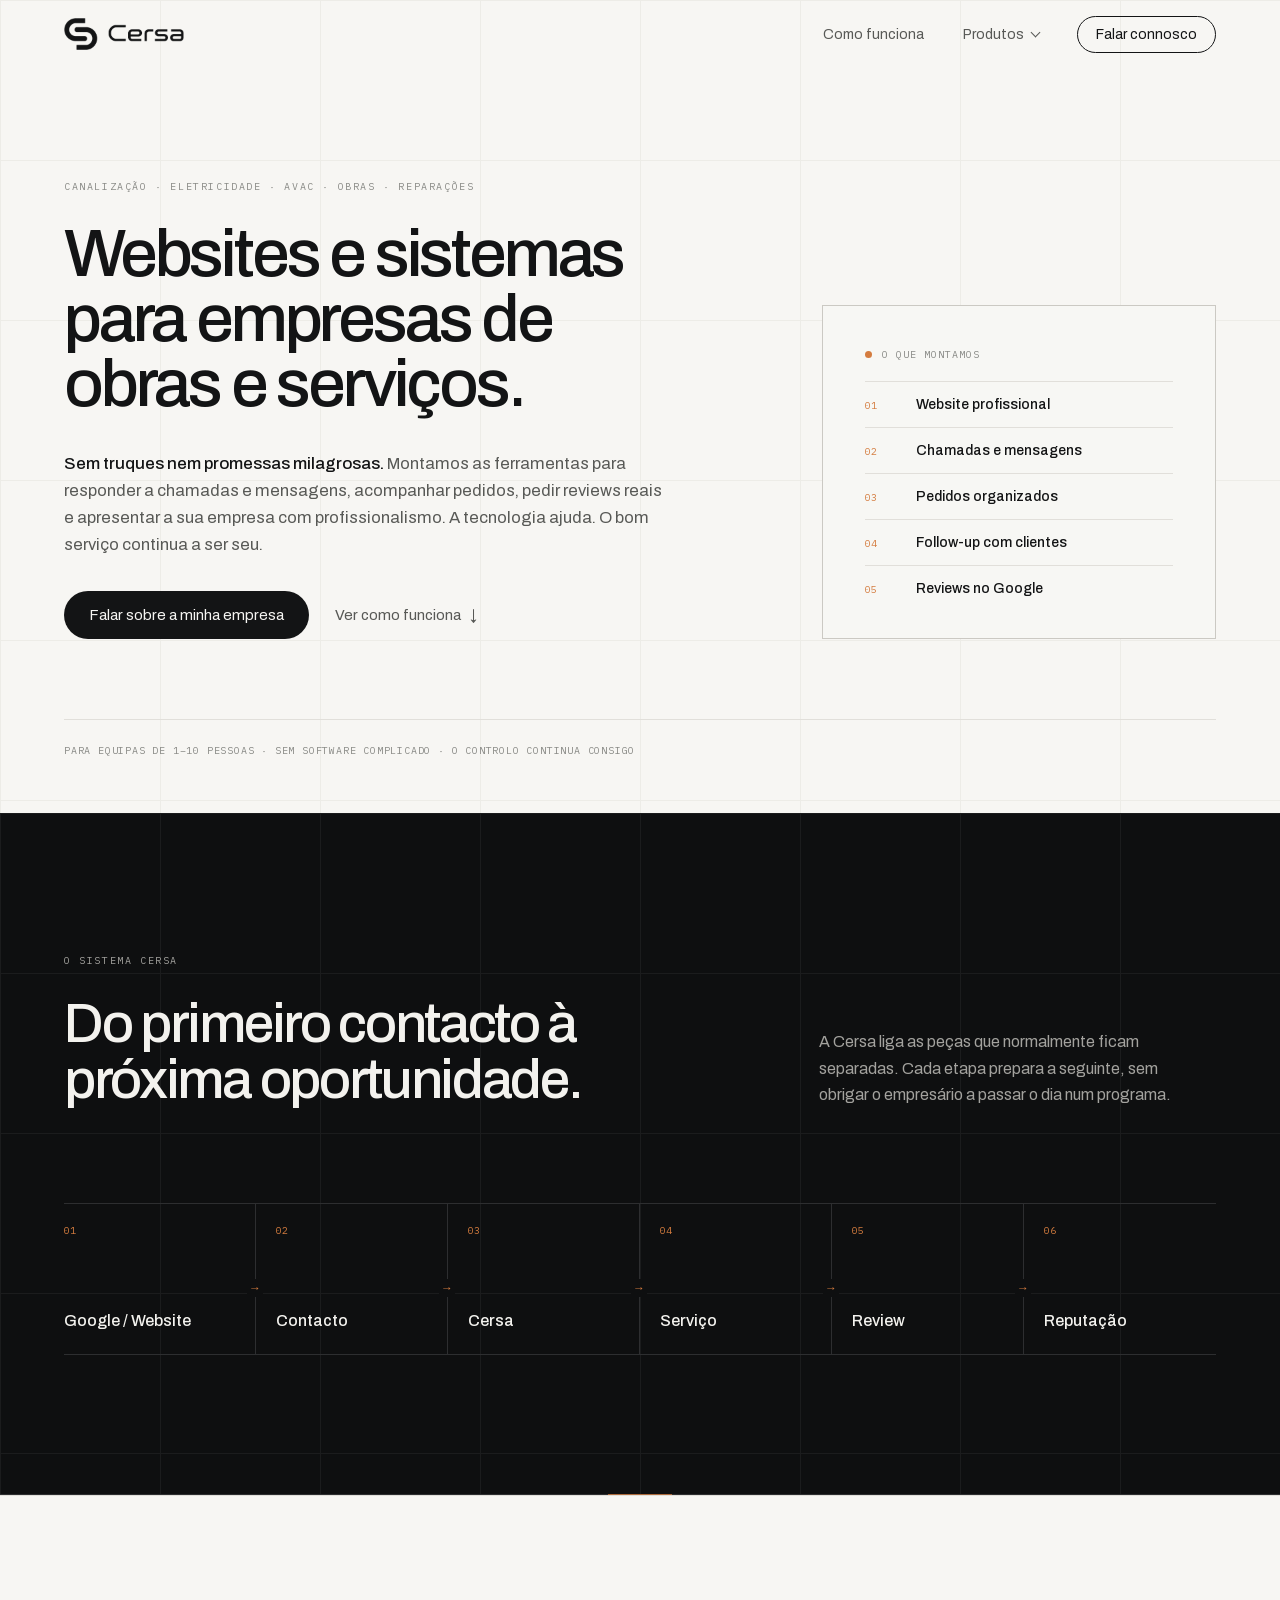
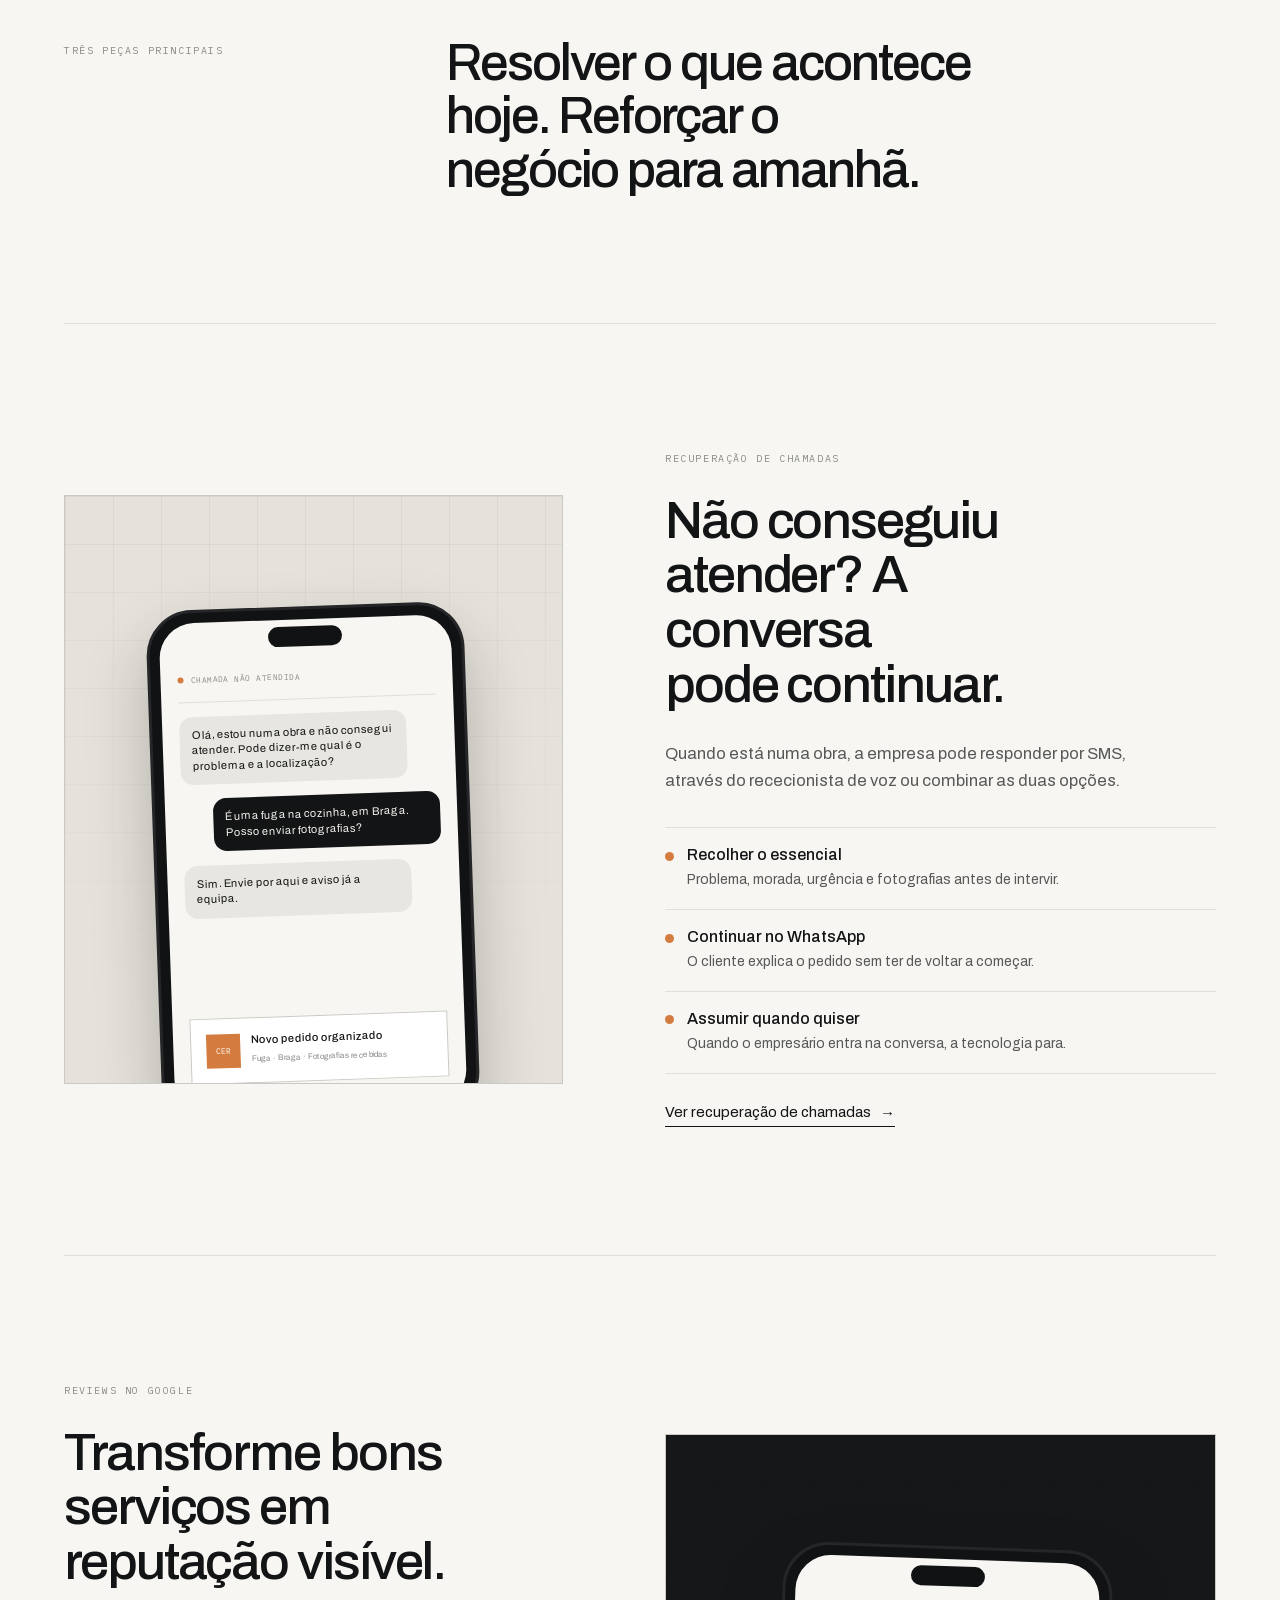
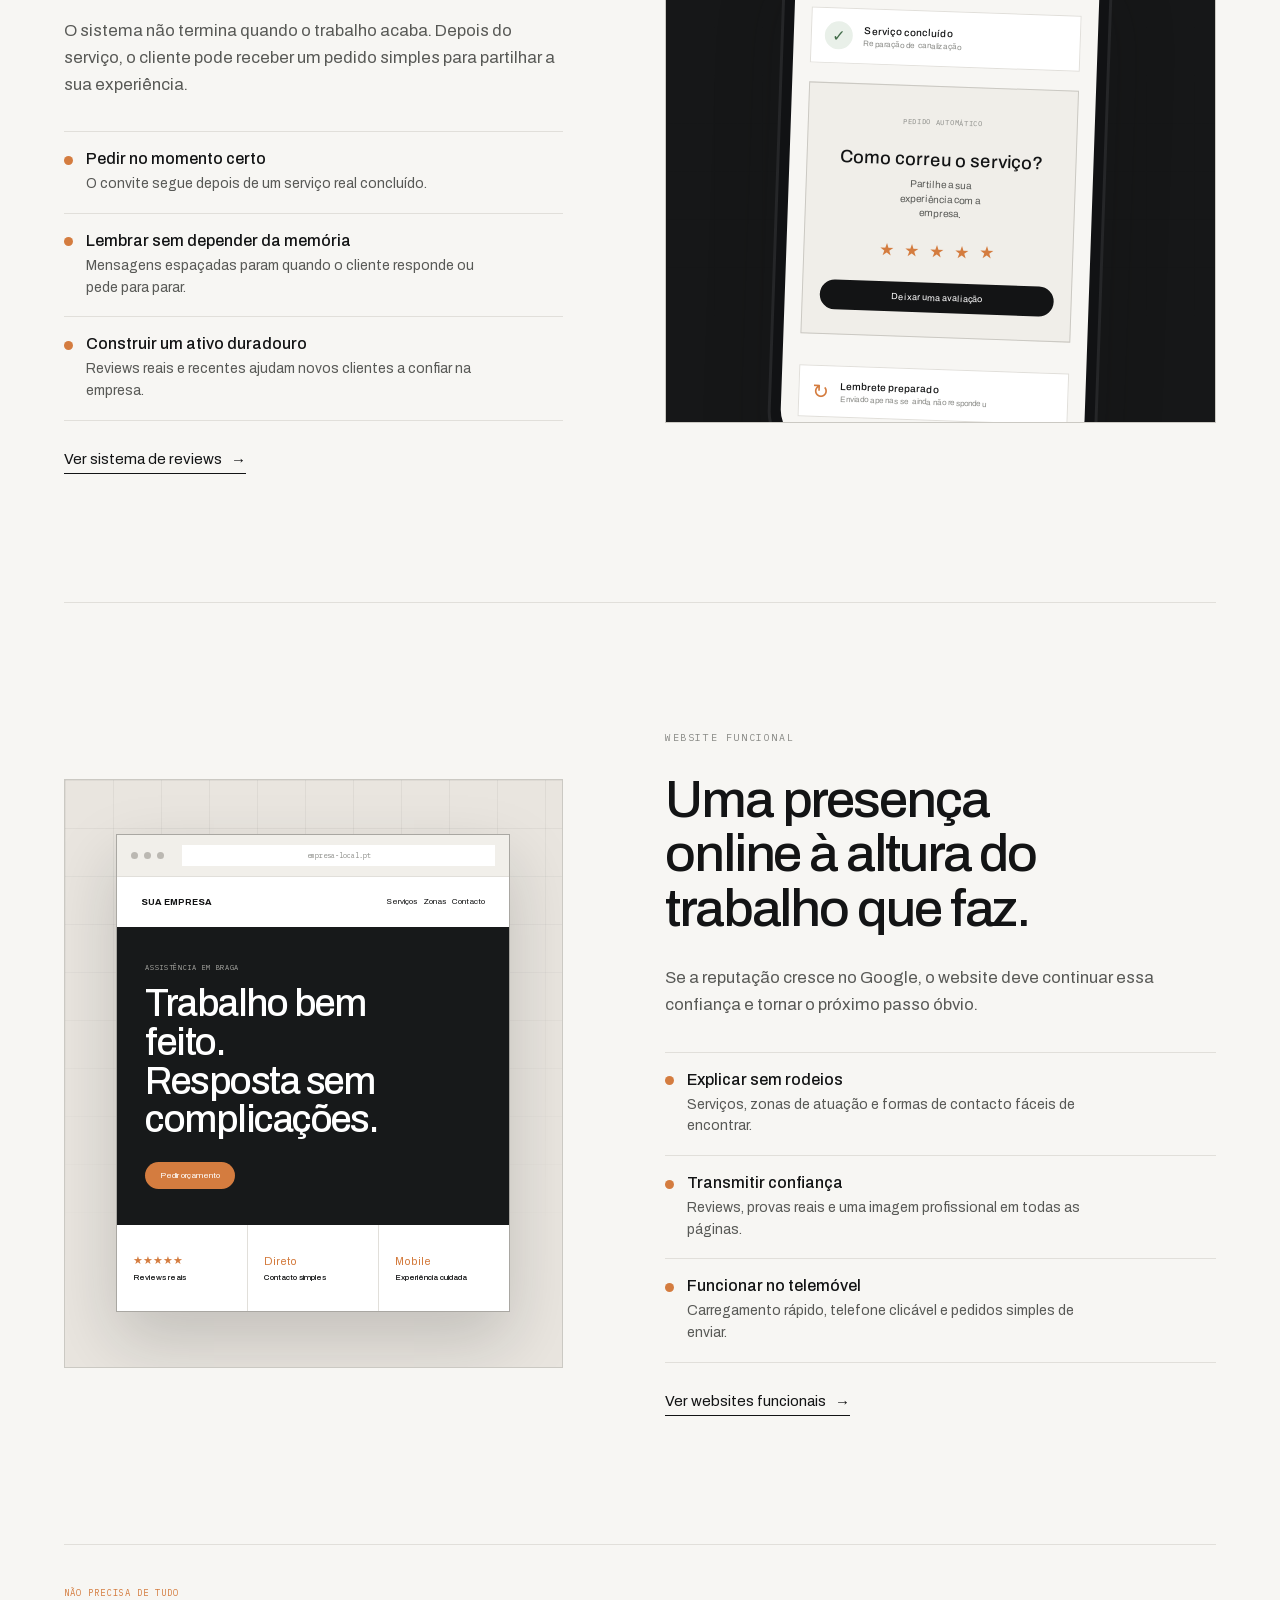
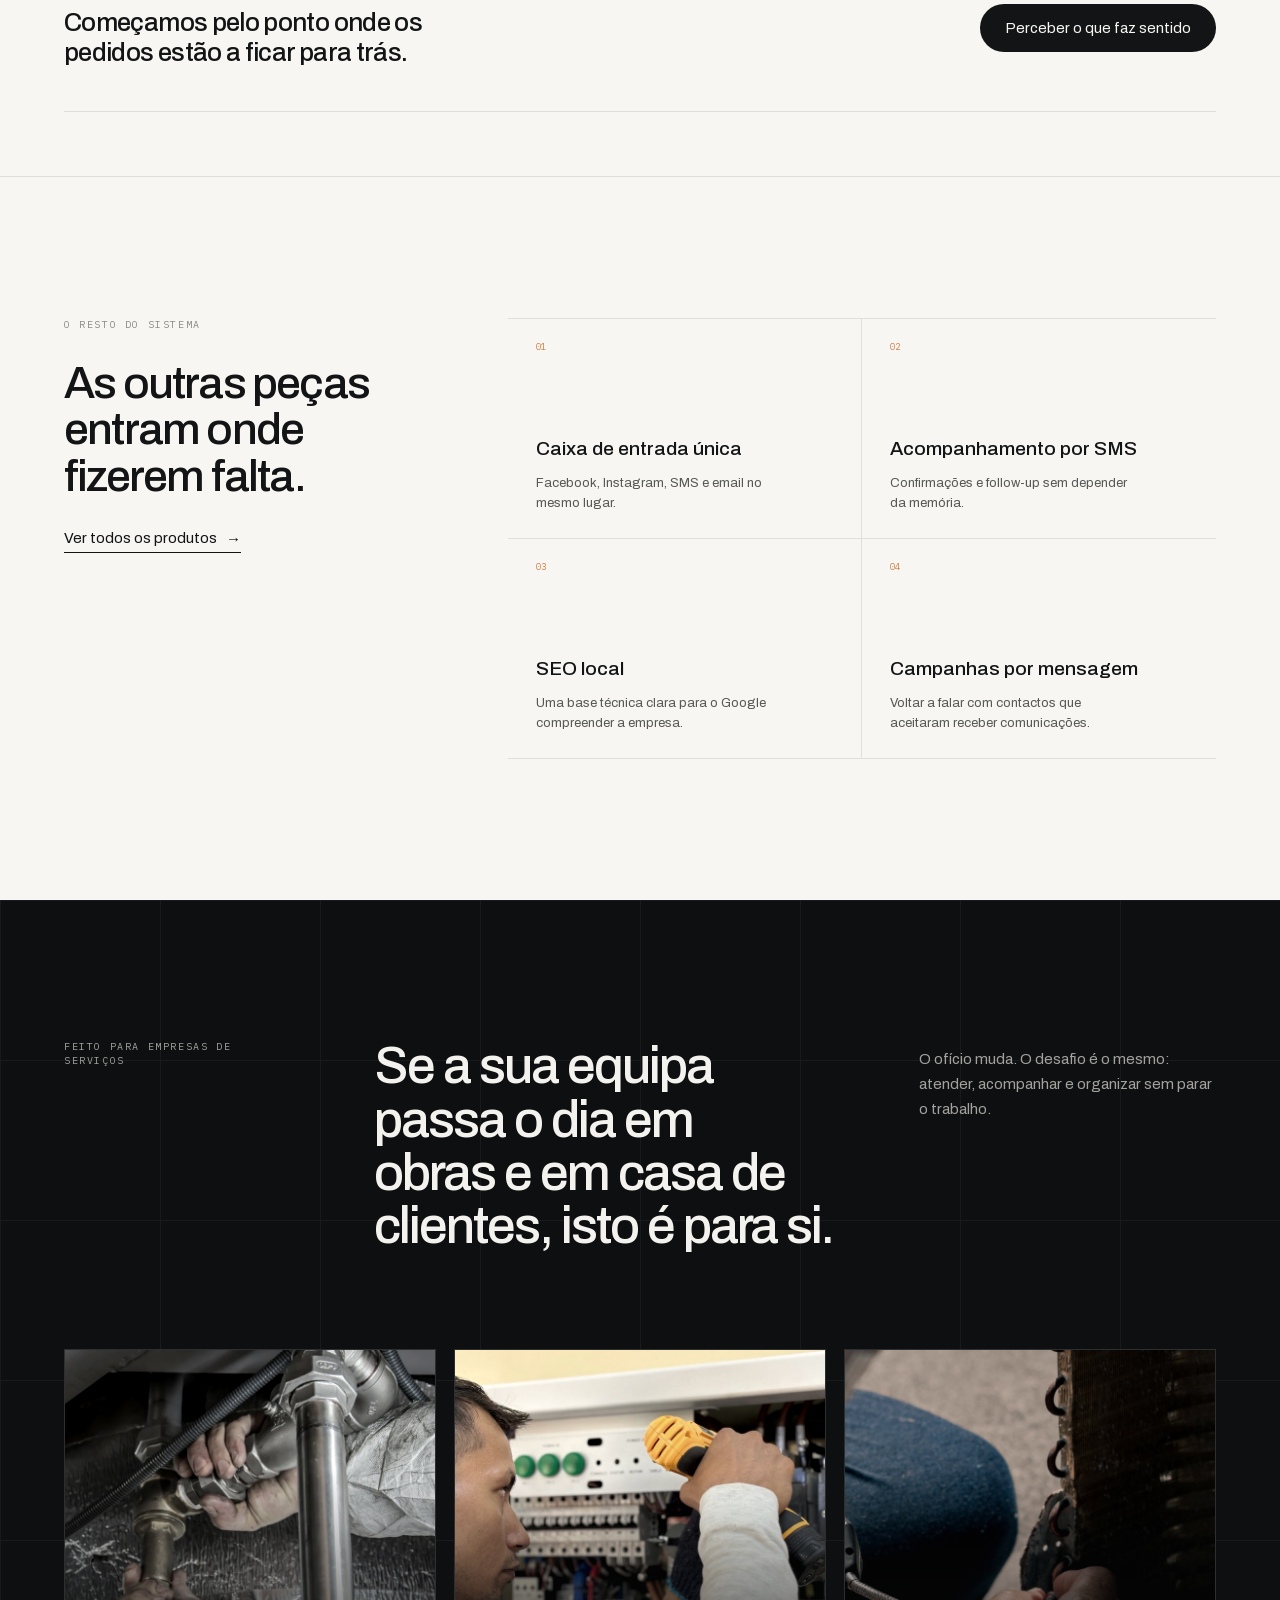
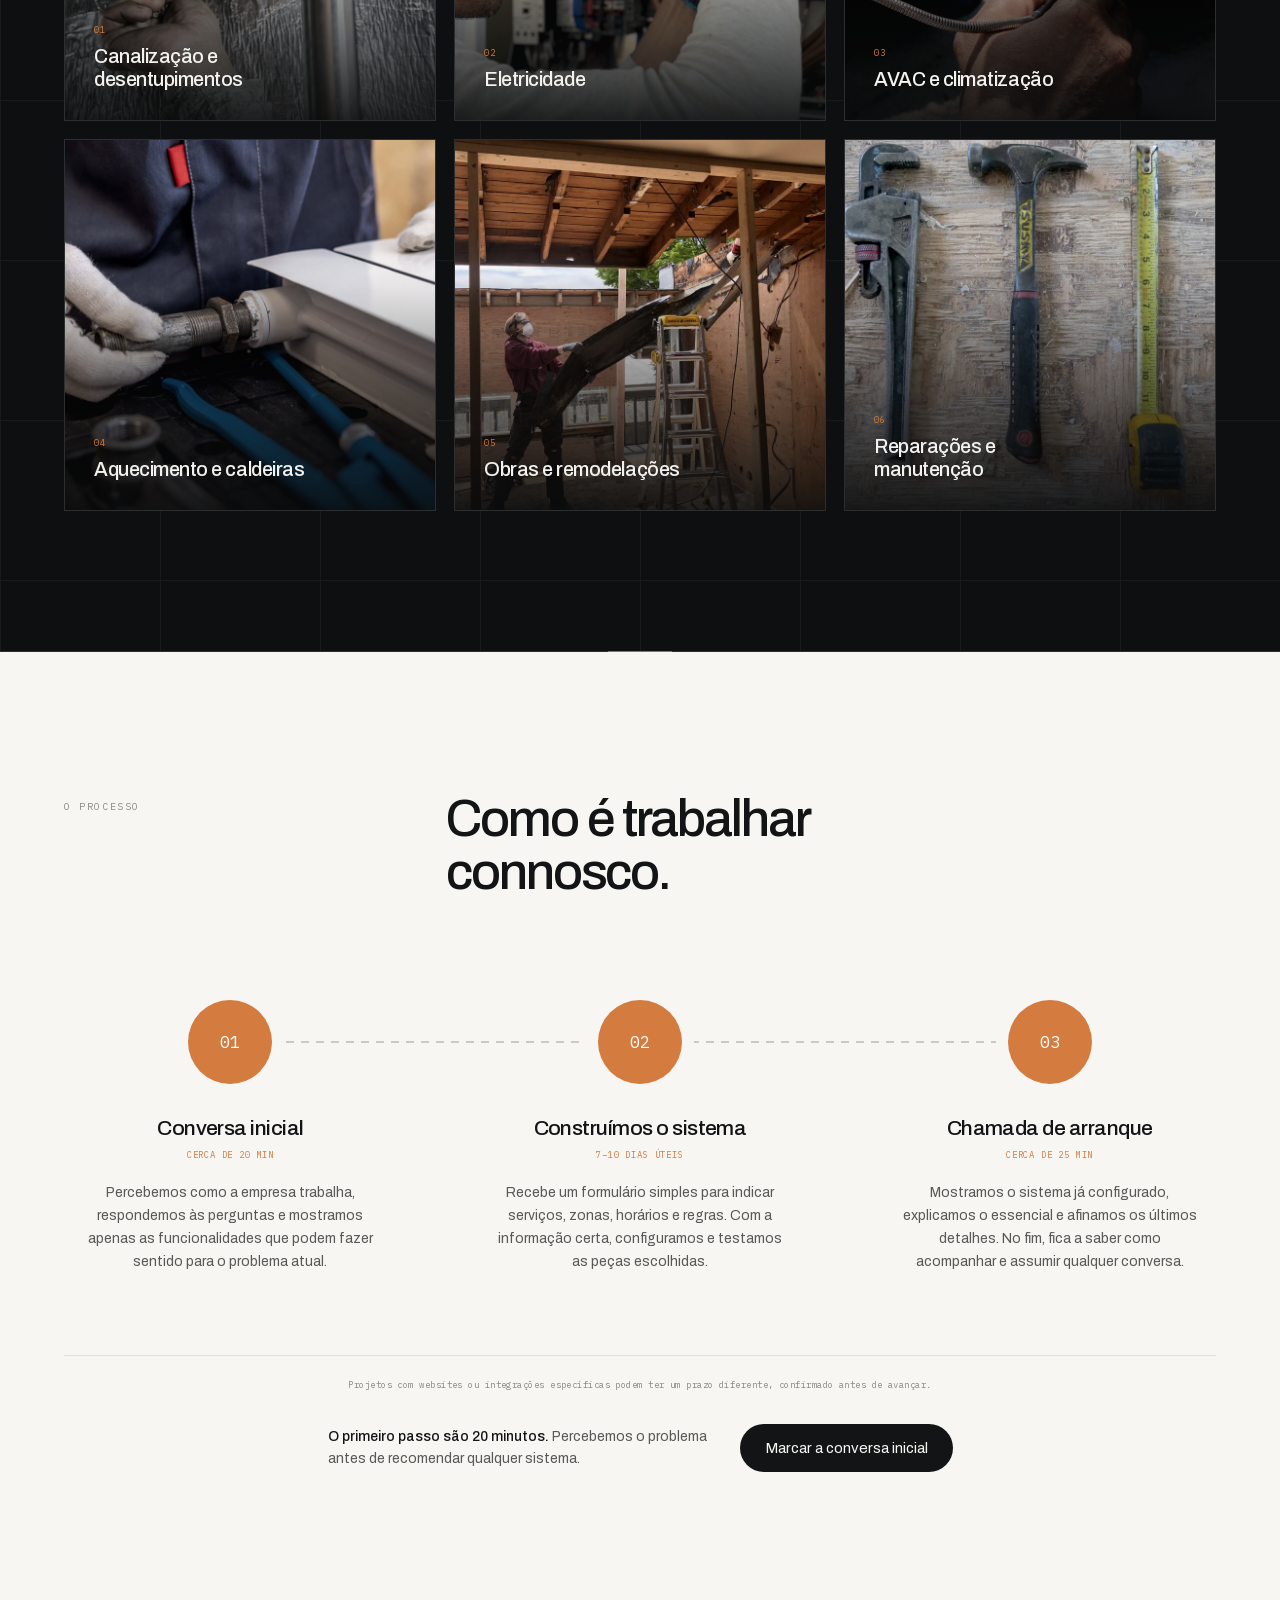
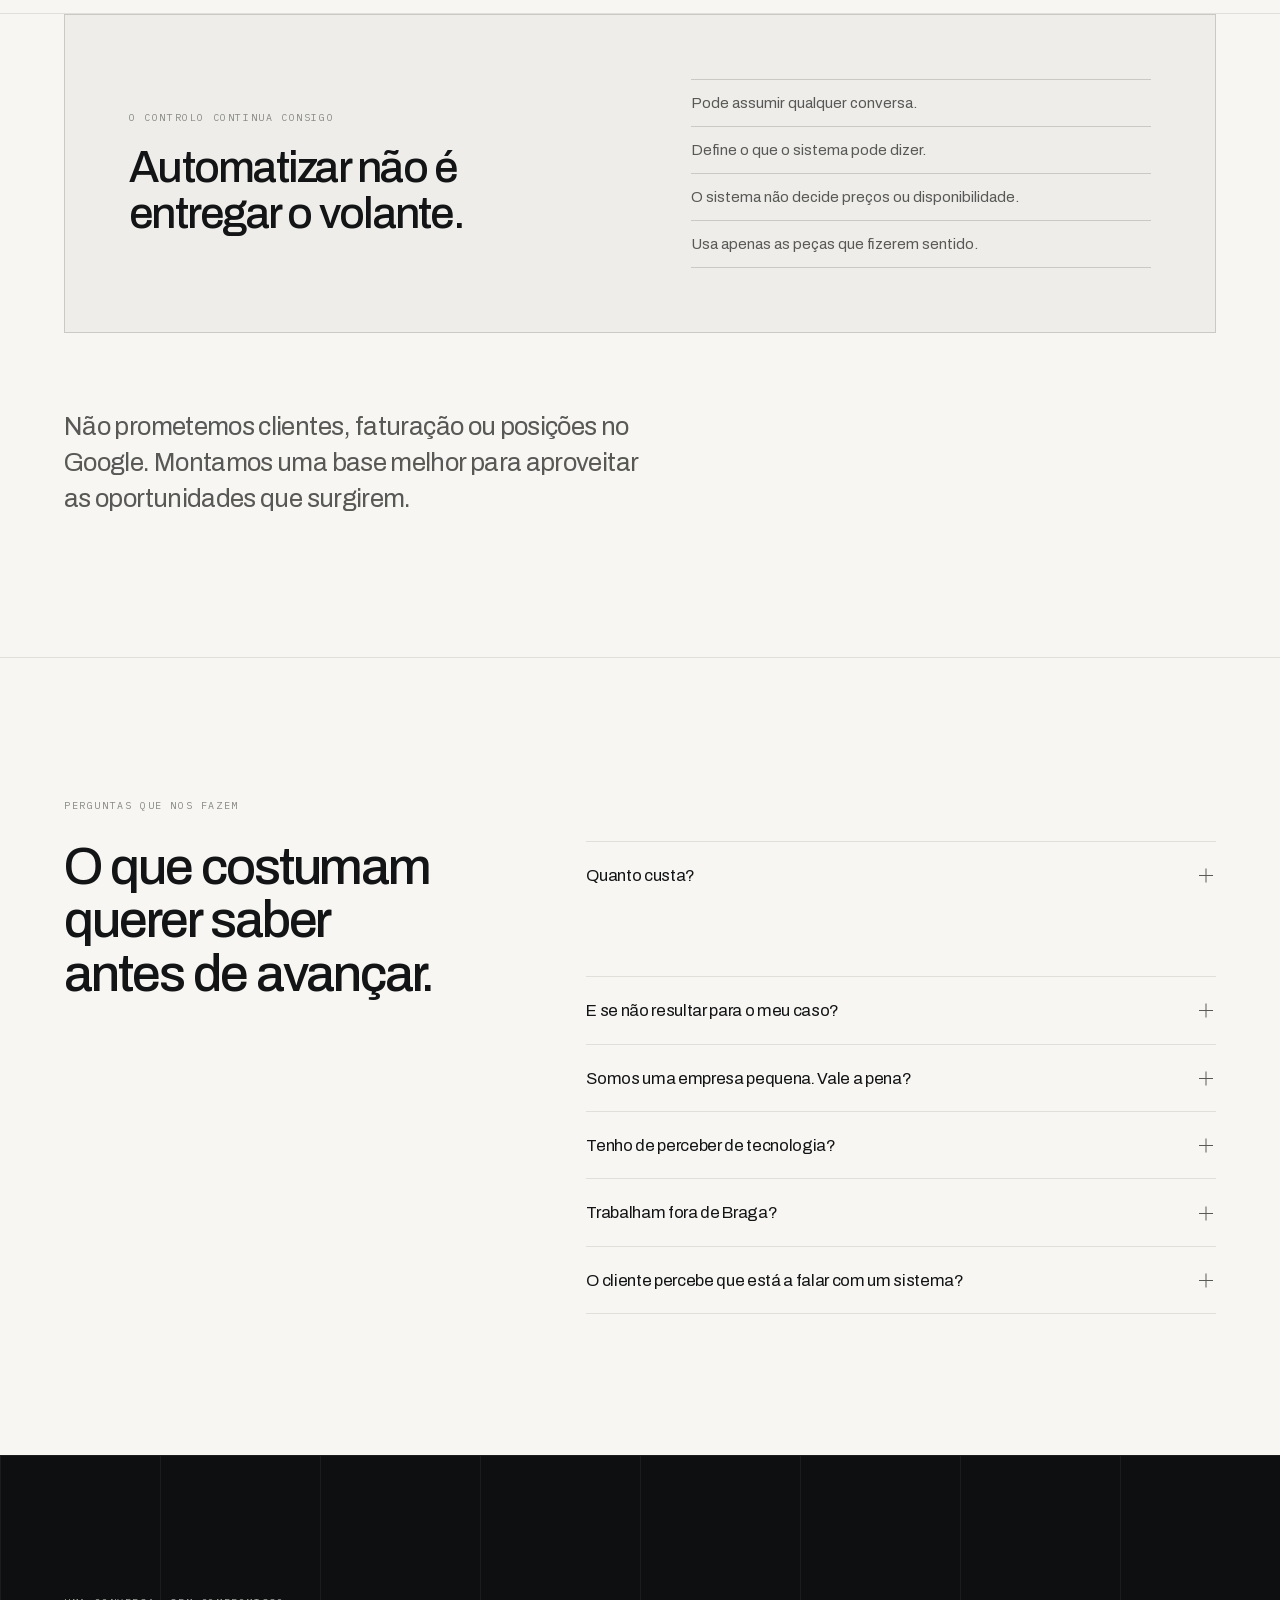
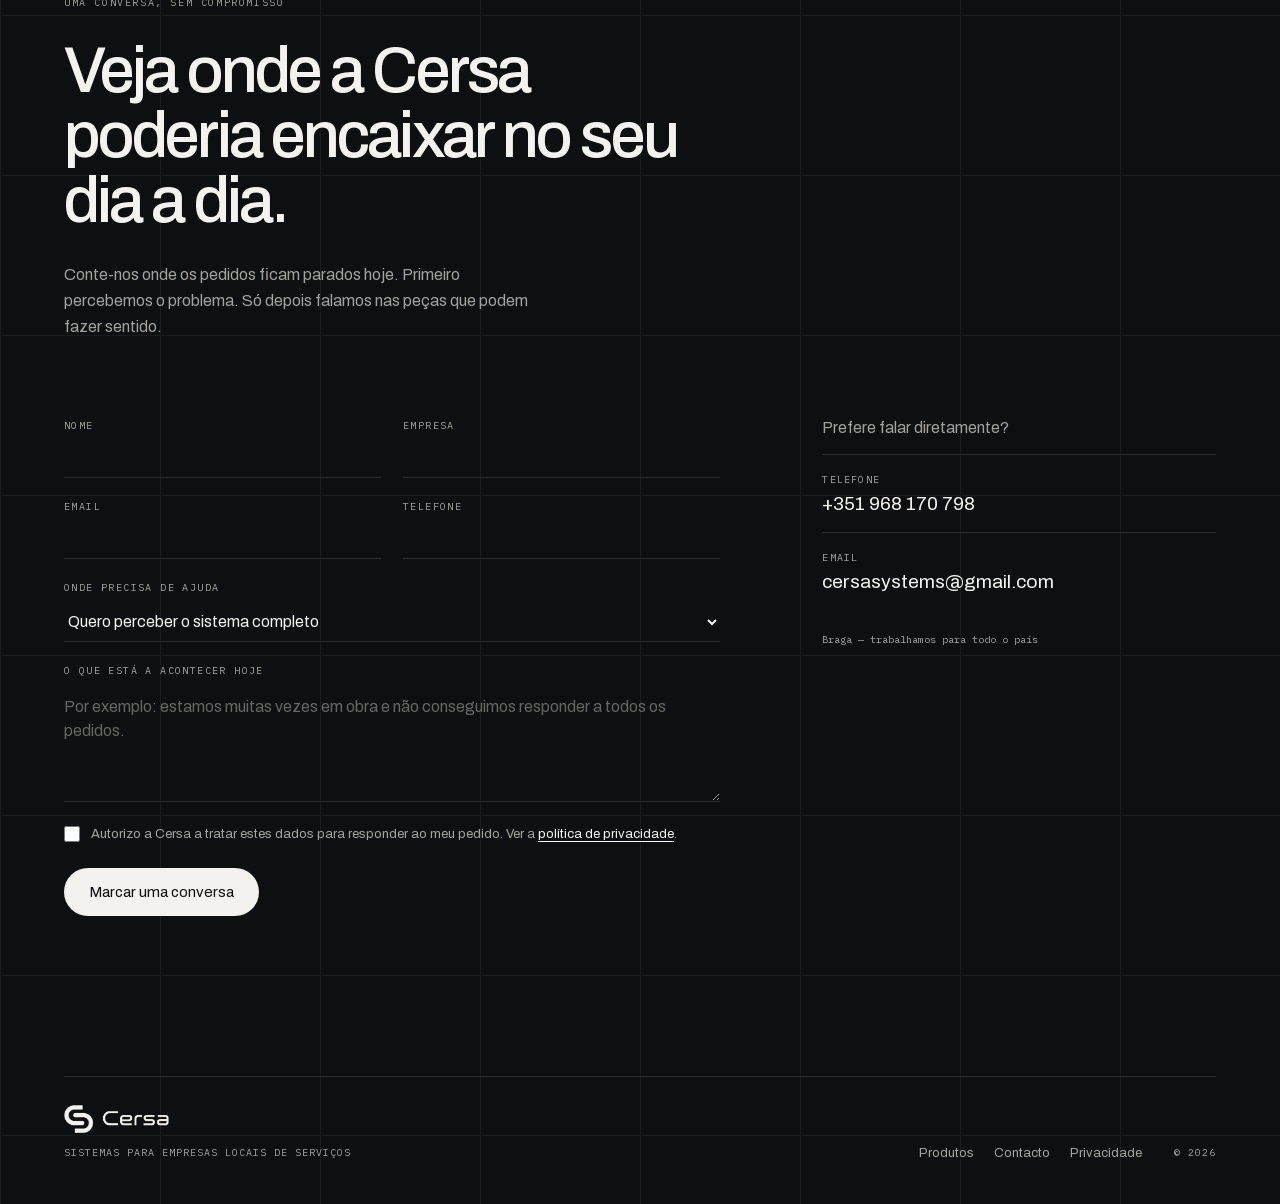
==== commit 6ed4194e: "Integrar HighLevel e melhorar mobile" ====
--- a/index.html
+++ b/index.html
@@ -10,8 +10,8 @@
 <meta name="robots" content="index, follow, max-image-preview:large" />
 
 <link rel="preload" href="assets/fonts/archivo.woff2" as="font" type="font/woff2" crossorigin />
-<link rel="stylesheet" href="styles.css?v=20260826a" />
-<script src="site.js?v=20260826a" defer></script>
+<link rel="stylesheet" href="styles.css?v=20260826b" />
+<script src="site.js?v=20260826b" defer></script>
 
 <link rel="icon" href="/assets/favicon-32.png" sizes="32x32" type="image/png" />
 <link rel="apple-touch-icon" href="/assets/apple-touch-icon-180.png" />
@@ -46,7 +46,7 @@
       "url": "https://cersa.pt/",
       "logo": "https://cersa.pt/assets/icon-512.png",
       "image": "https://cersa.pt/assets/og-cover.png",
-      "email": "ola@cersa.pt",
+      "email": "cersasystems@gmail.com",
       "telephone": "+351968170798",
       "inLanguage": "pt-PT",
       "address": {
@@ -512,9 +512,9 @@
             <span class="mono">Telefone</span>
             <strong>+351&nbsp;968&nbsp;170&nbsp;798</strong>
           </a>
-          <a class="contact-line" href="mailto:ola@cersa.pt">
+          <a class="contact-line" href="mailto:cersasystems@gmail.com">
             <span class="mono">Email</span>
-            <strong>ola@cersa.pt</strong>
+            <strong>cersasystems@gmail.com</strong>
           </a>
           <small class="mono">Braga — trabalhamos para todo o país</small>
         </aside>
@@ -527,7 +527,7 @@
         </div>
         <nav class="footer-nav" aria-label="Navegação de rodapé">
           <a href="/produtos/">Produtos</a>
-          <a href="mailto:ola@cersa.pt">Contacto</a>
+          <a href="mailto:cersasystems@gmail.com">Contacto</a>
           <a href="/privacidade.html">Privacidade</a>
         </nav>
         <span class="footer-year mono">© 2026</span>
@@ -536,5 +536,9 @@
   </section>
 </main>
 
+<script
+  src="https://link.msgsndr.com/js/external-tracking.js"
+  data-tracking-id="tk_1599935299cd48b4b8b63587bdeb7bd7">
+</script>
 </body>
 </html>
--- a/styles.css
+++ b/styles.css
@@ -156,7 +156,7 @@
   display: flex;
   align-items: center;
   gap: 8px;
-  min-height: 42px;
+  min-height: 44px;
   user-select: none;
   transition: color .22s ease;
 }
@@ -1515,9 +1515,10 @@
 
 @media (max-width: 720px) {
   :root { --section-space: 76px; }
-  .site-header { padding-top: 12px; }
+  .site-header { padding-top: 12px; gap: 16px; }
   .brand-logo { height: 29px; }
-  .nav { gap: 18px; }
+  .nav { gap: 14px; }
+  .nav-cta { padding-right: 14px; padding-left: 14px; font-size: 13px; }
   .nav > a:not(.nav-cta) { display: none; }
   .hero { padding-top: 58px; }
   .hero h1,
@@ -1628,6 +1629,8 @@
 }
 
 @media (max-width: 420px) {
+  .site-header { padding-right: 16px; padding-left: 16px; gap: 14px; }
+  .nav-cta { display: none; }
   .sectors-photo-grid { grid-template-columns: 1fr; }
   .sector-card-copy { inset: auto 20px 20px; }
   .sectors-photo-grid h3 { font-size: 18px; }
@@ -1703,6 +1706,6 @@
 @media (max-width: 520px) {
   .mega-heading { align-items: flex-start; flex-direction: column; gap: 10px; }
   .mega-product { grid-template-columns: 46px 1fr; }
-  .mega-icon { width: 46px; height: 46px; border-radius: 10px; }
+  .mega-thumb { width: 46px; height: 46px; border-radius: 10px; }
   .stats-grid article { flex-direction: column; gap: 12px; }
 }
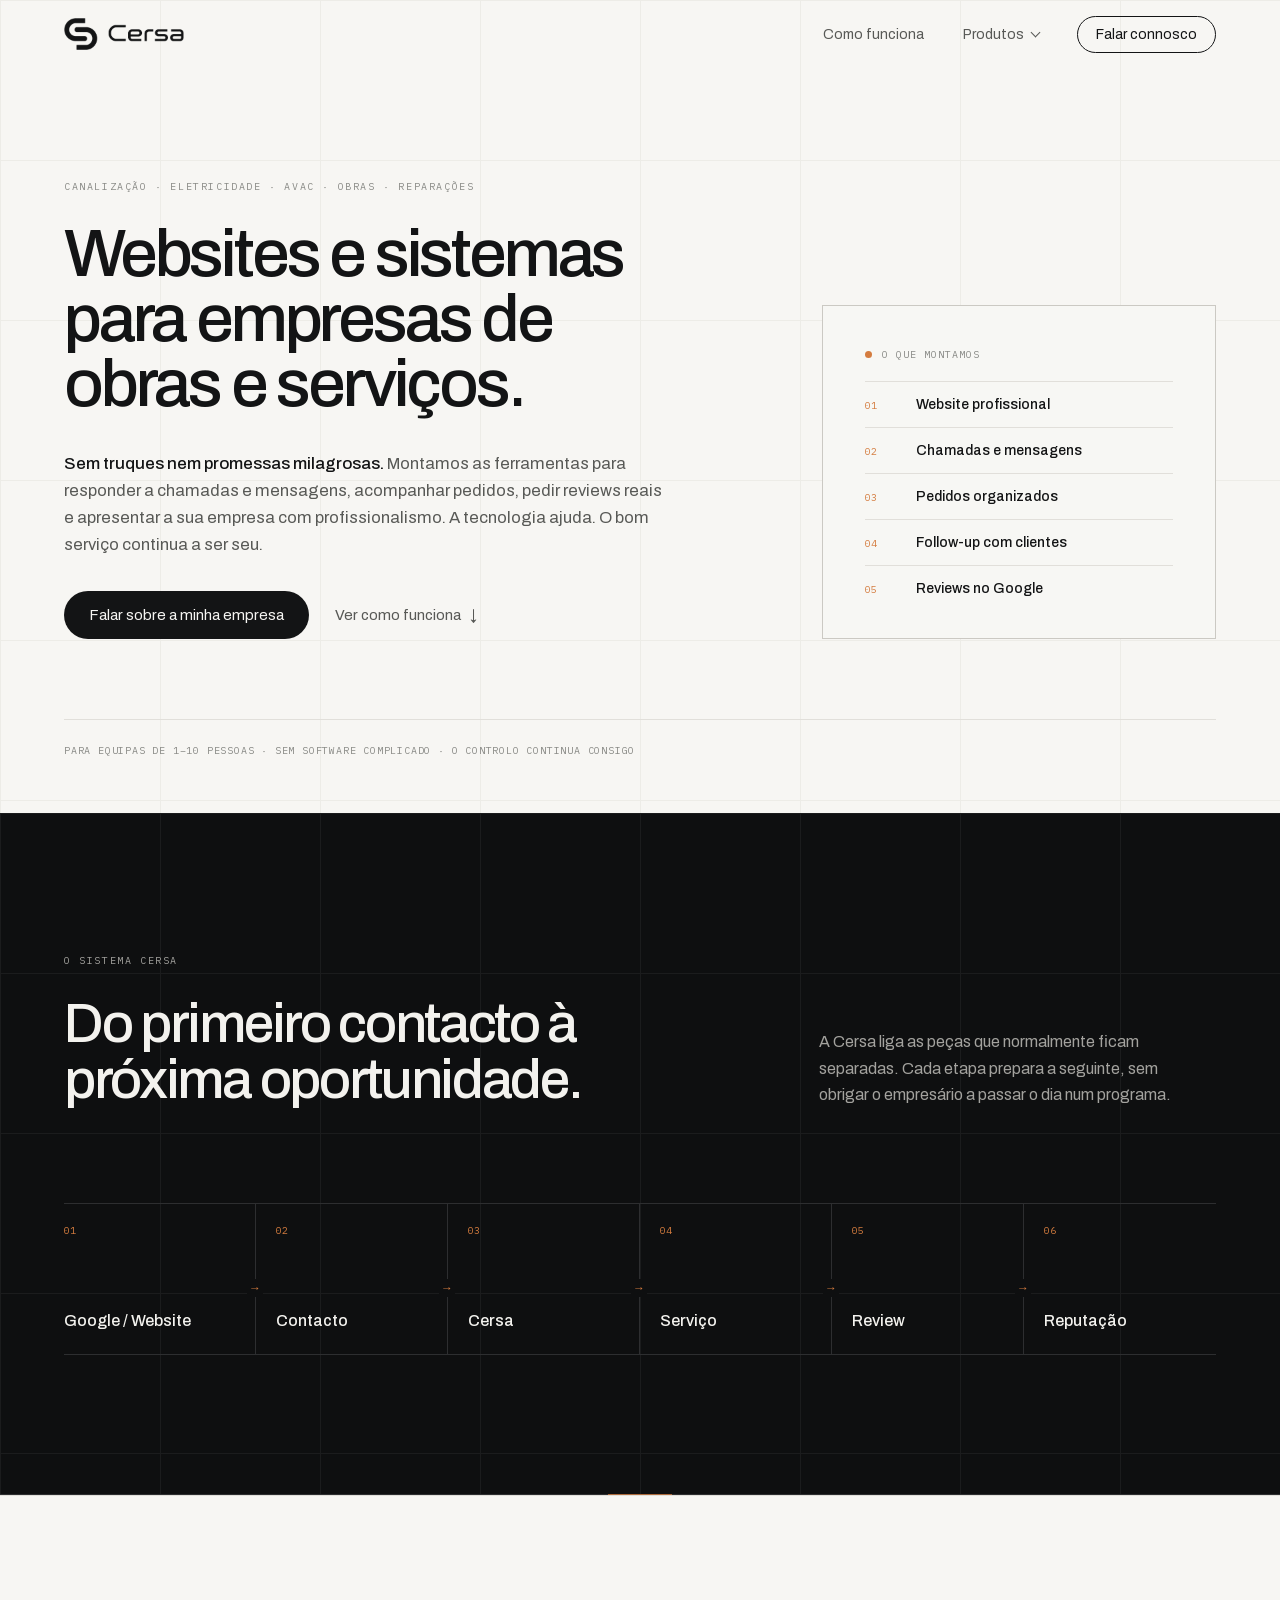
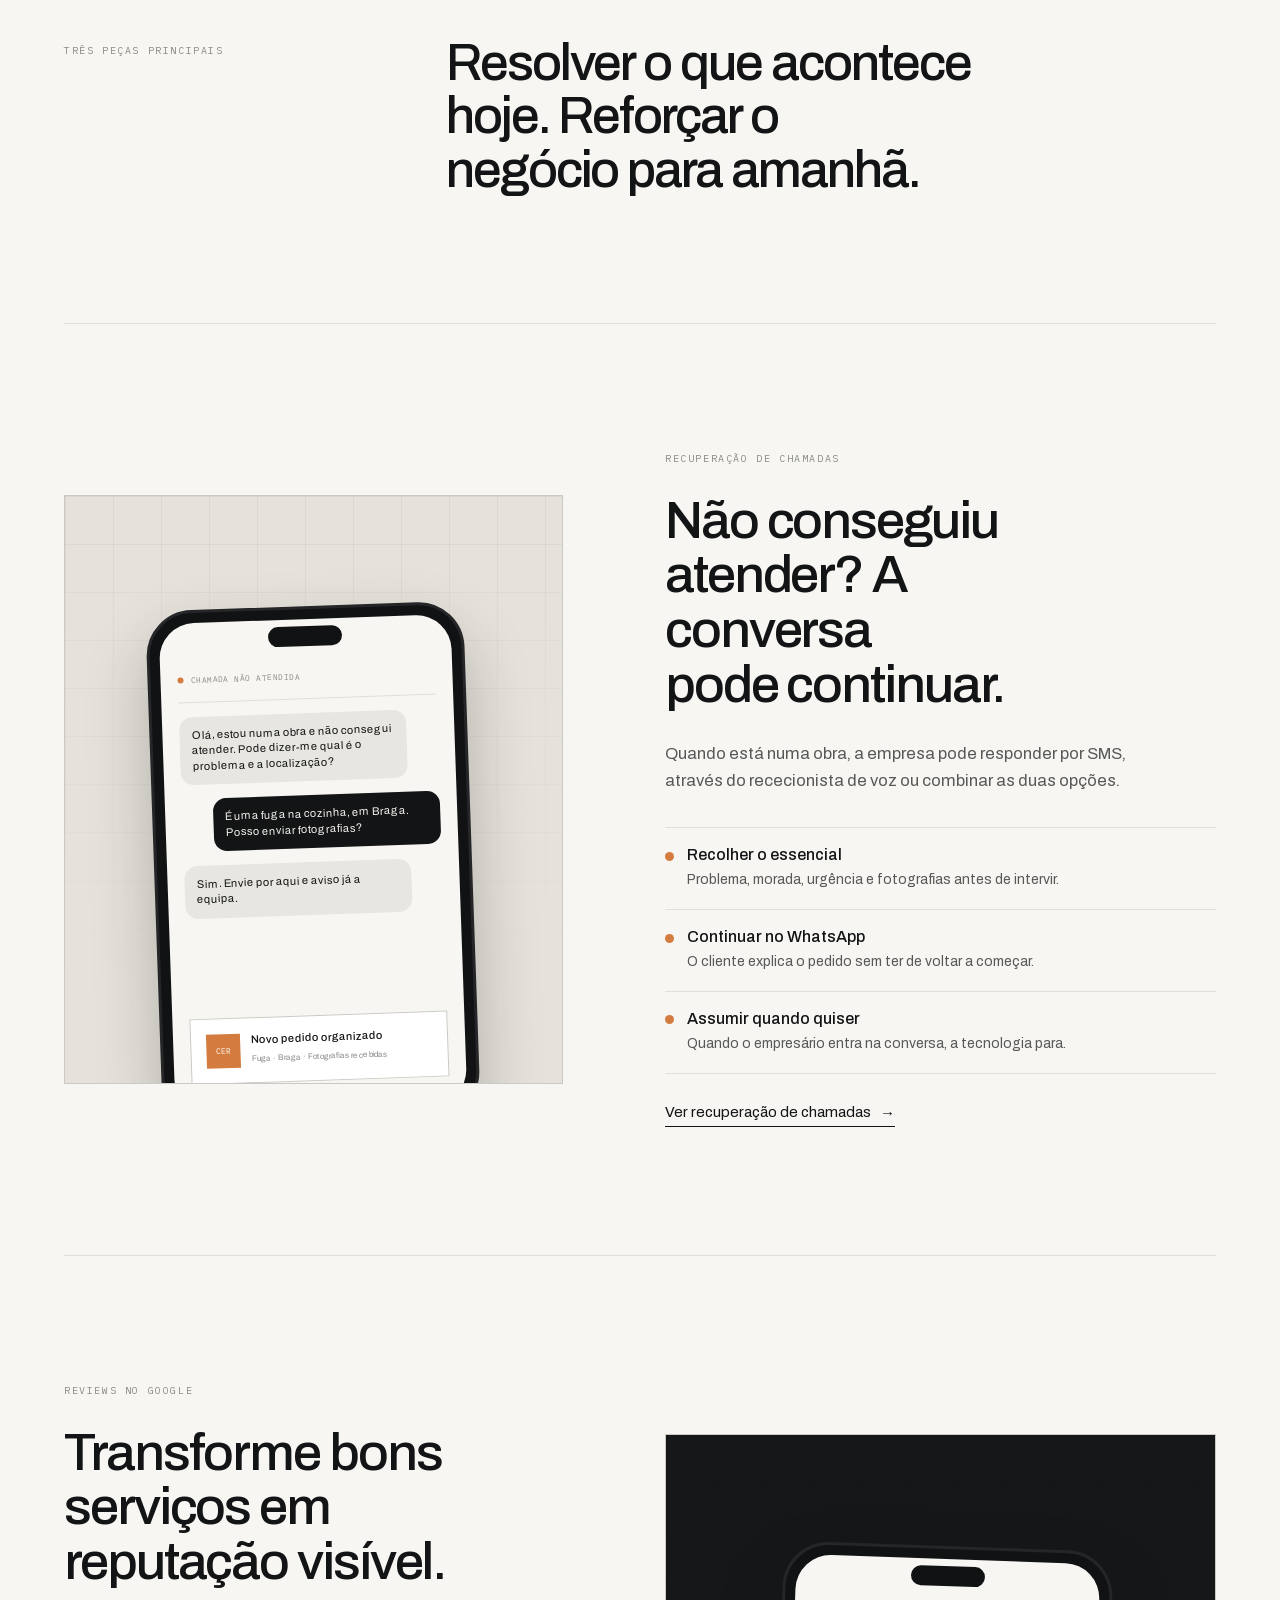
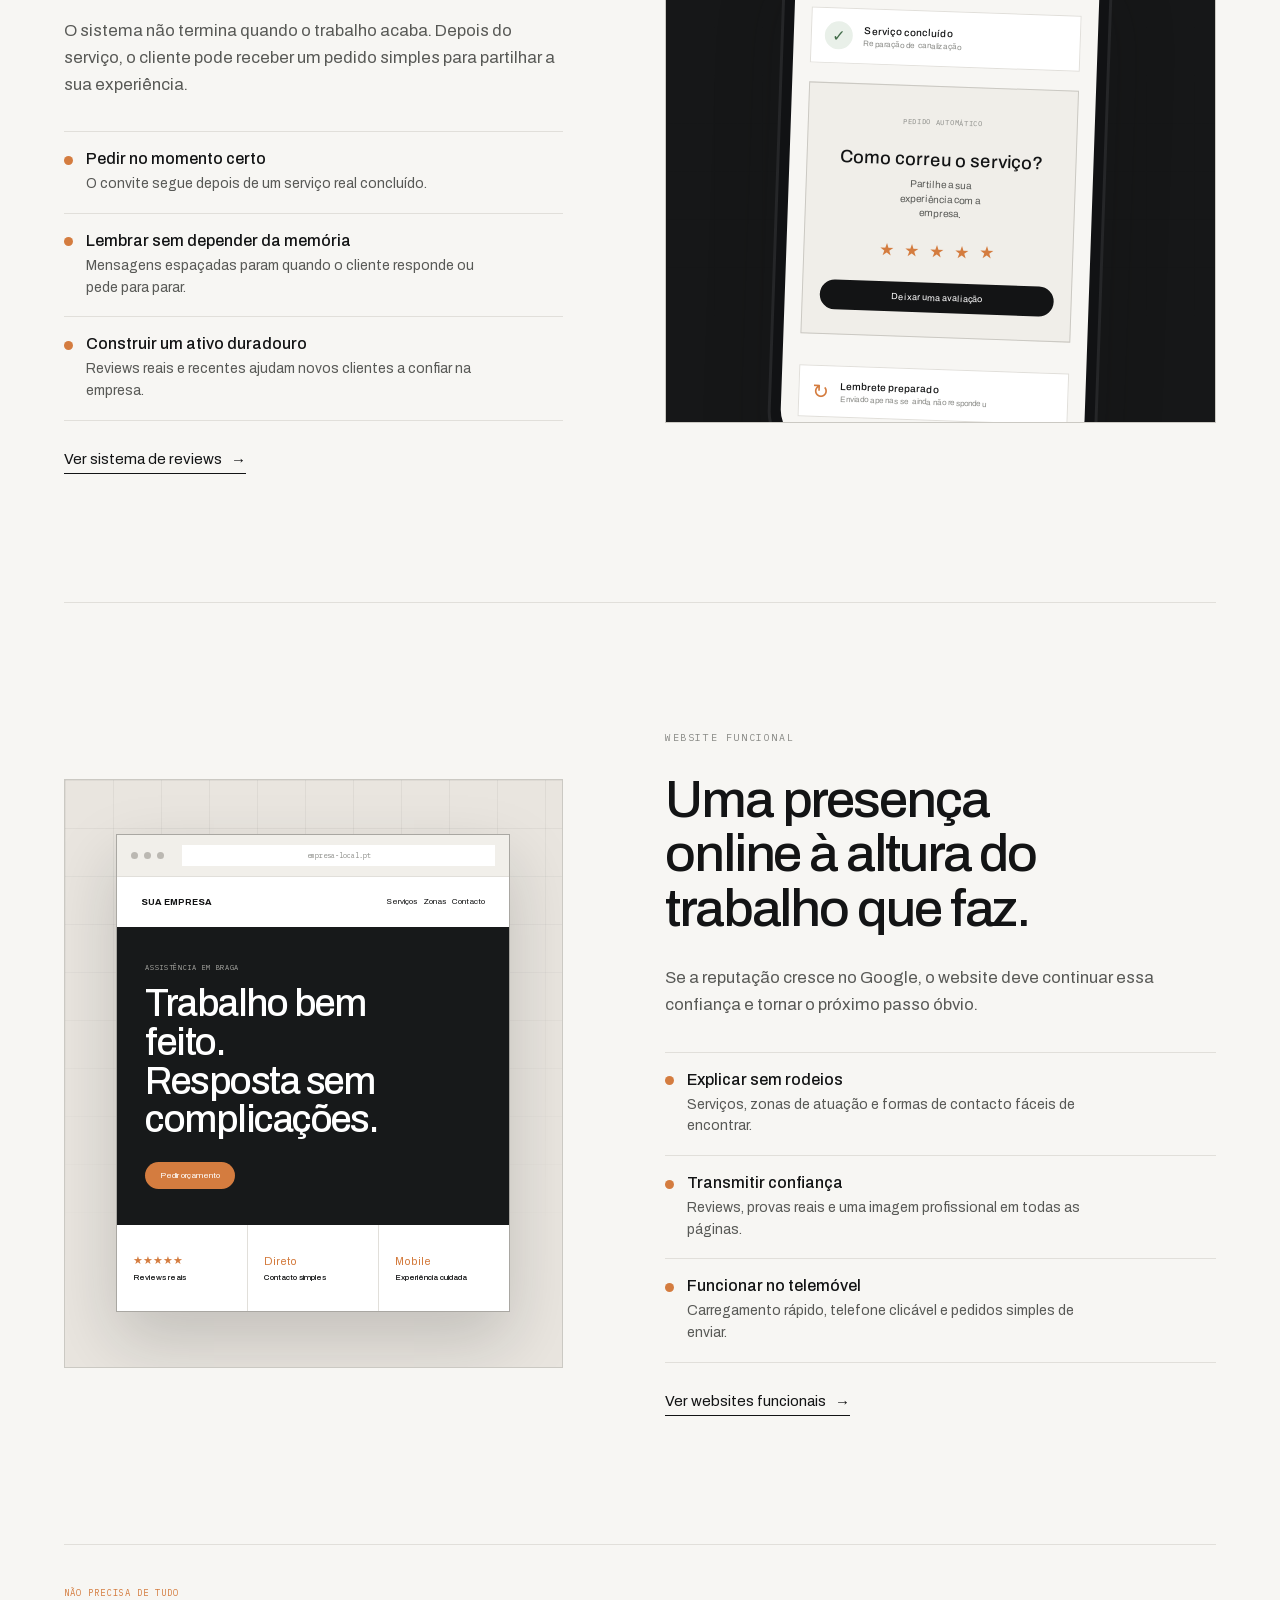
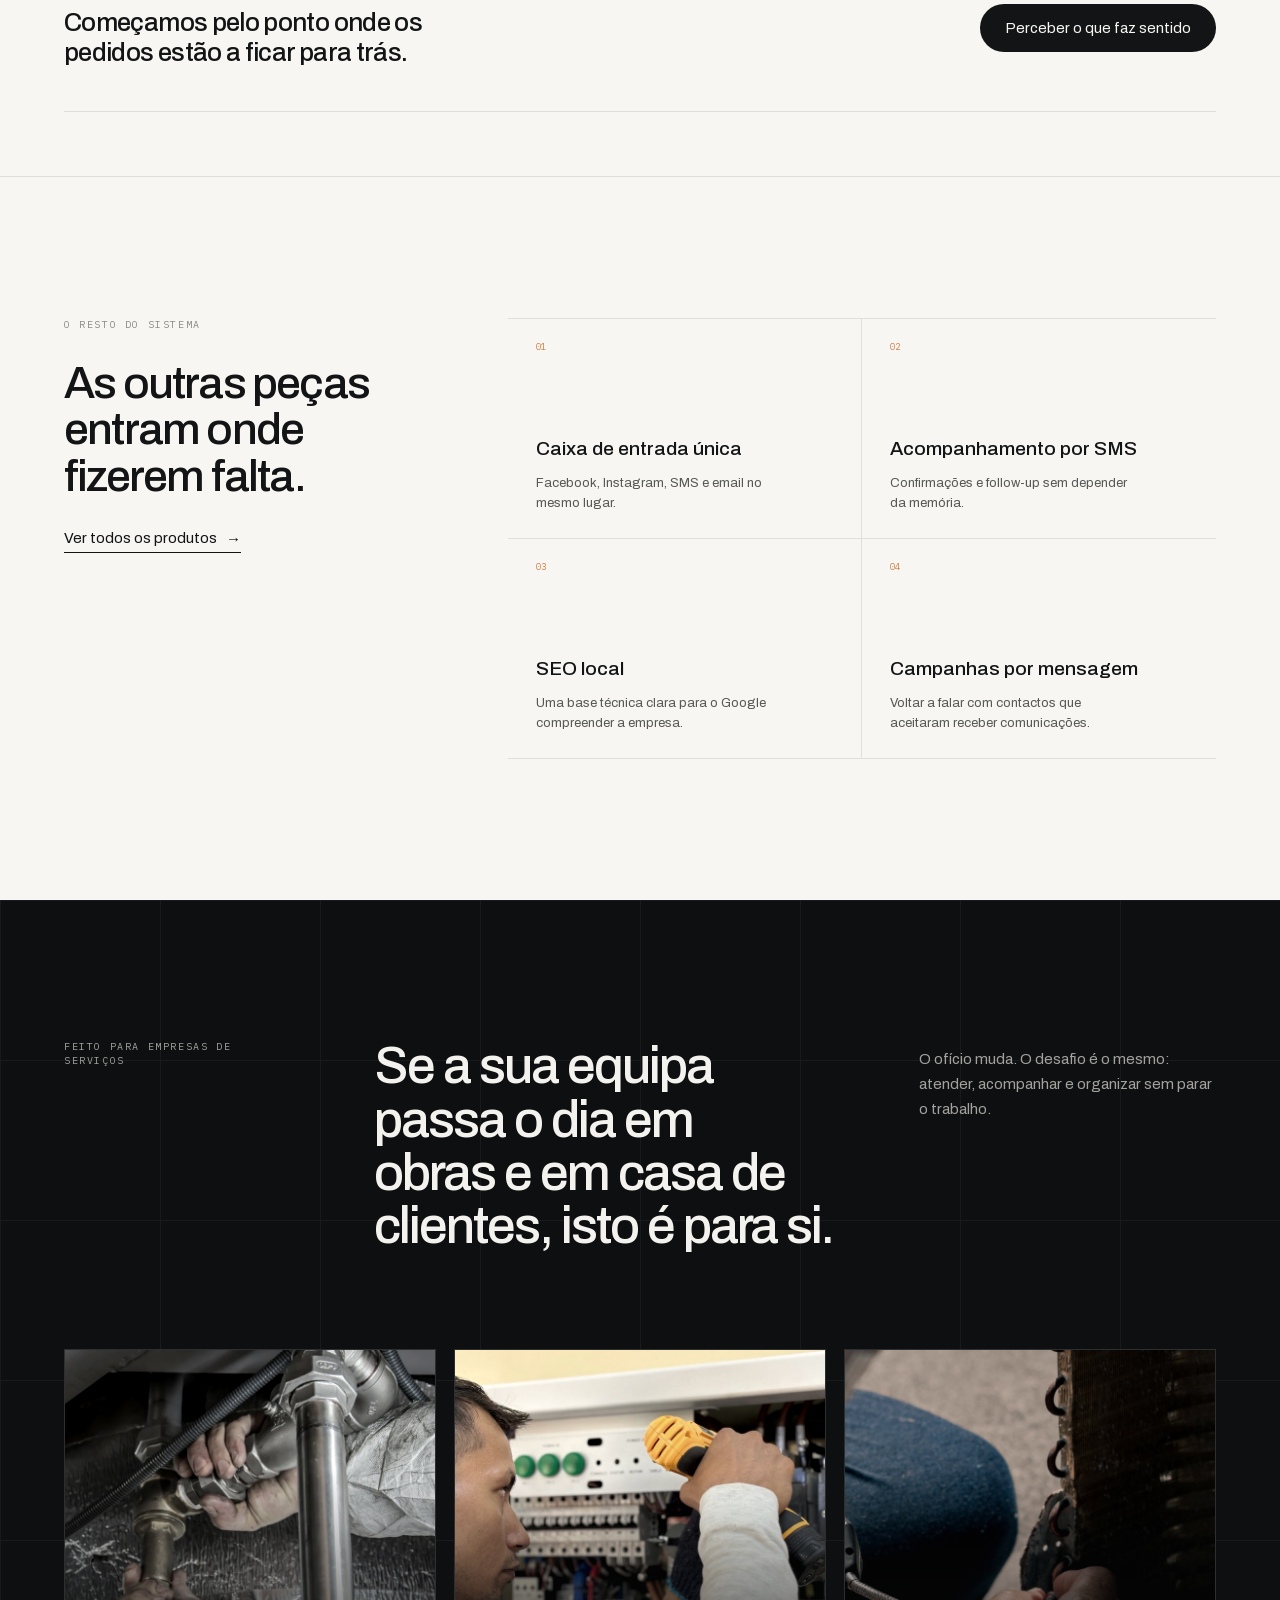
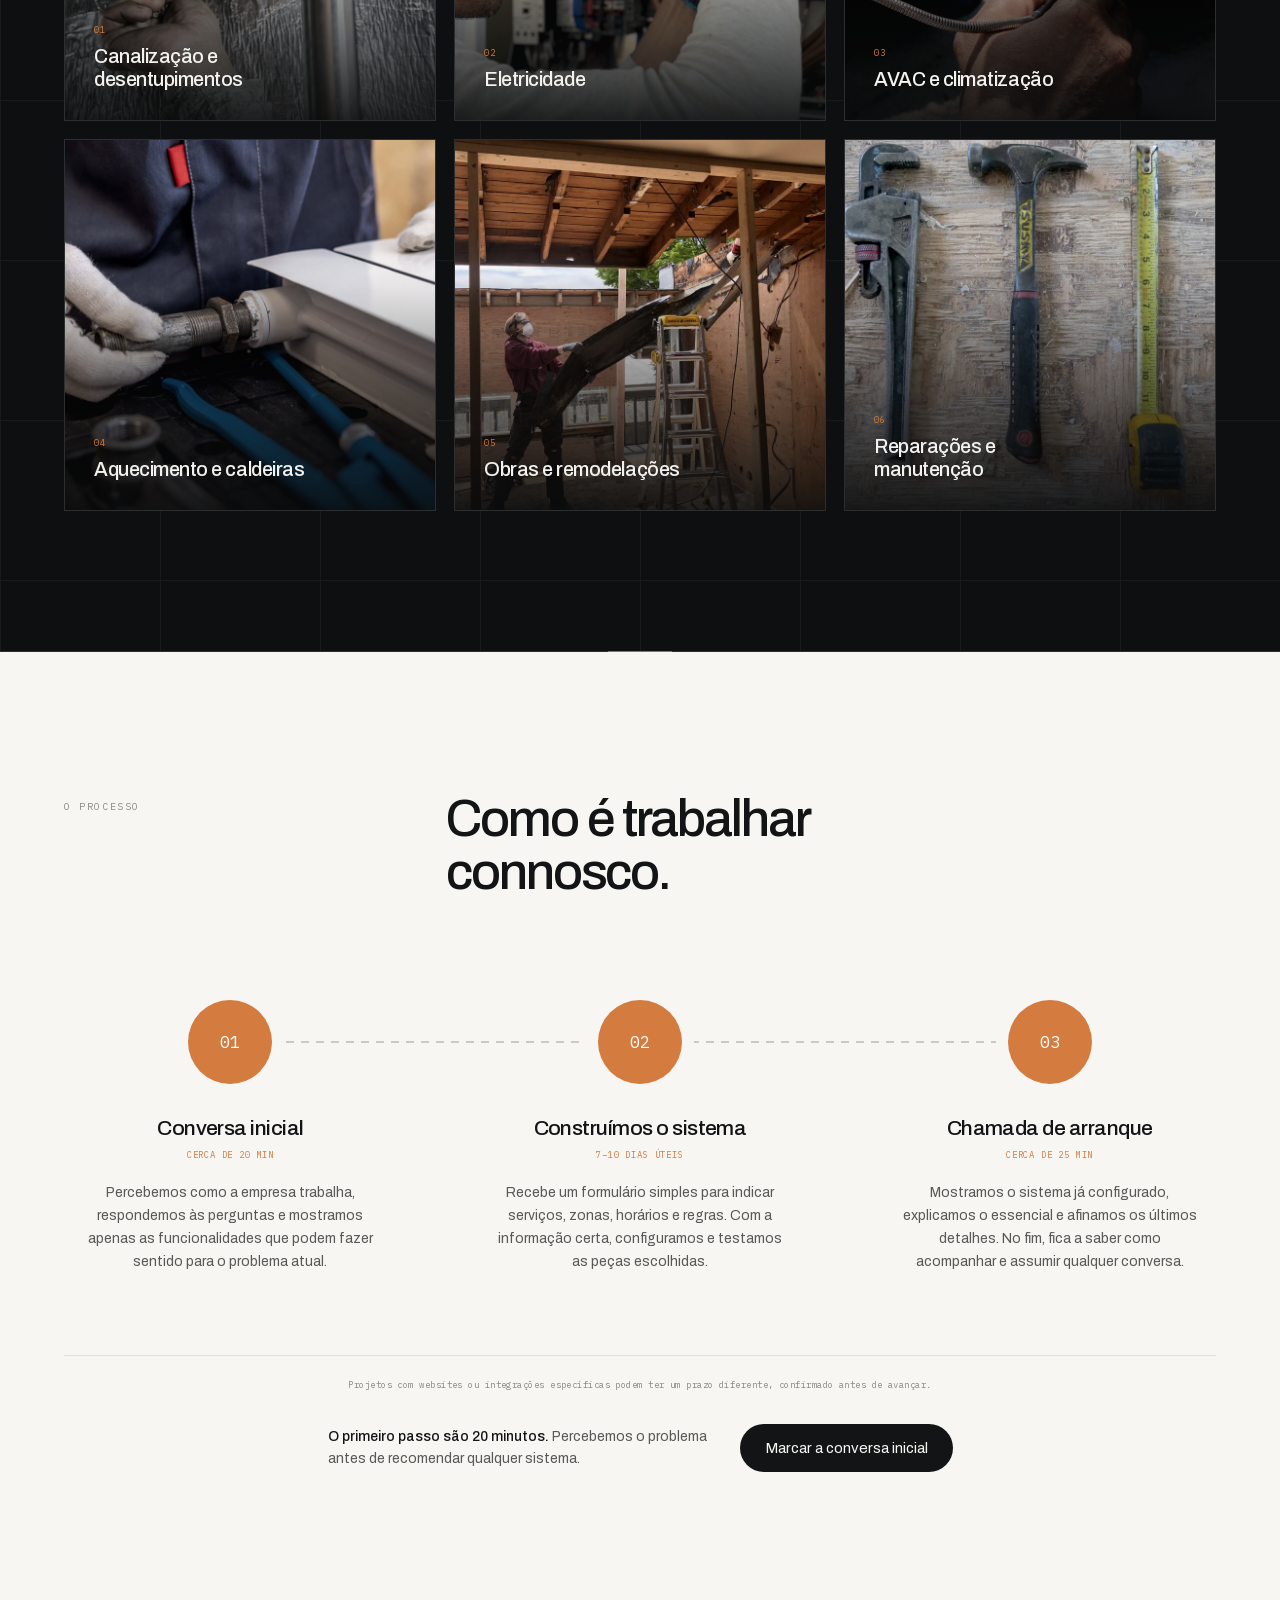
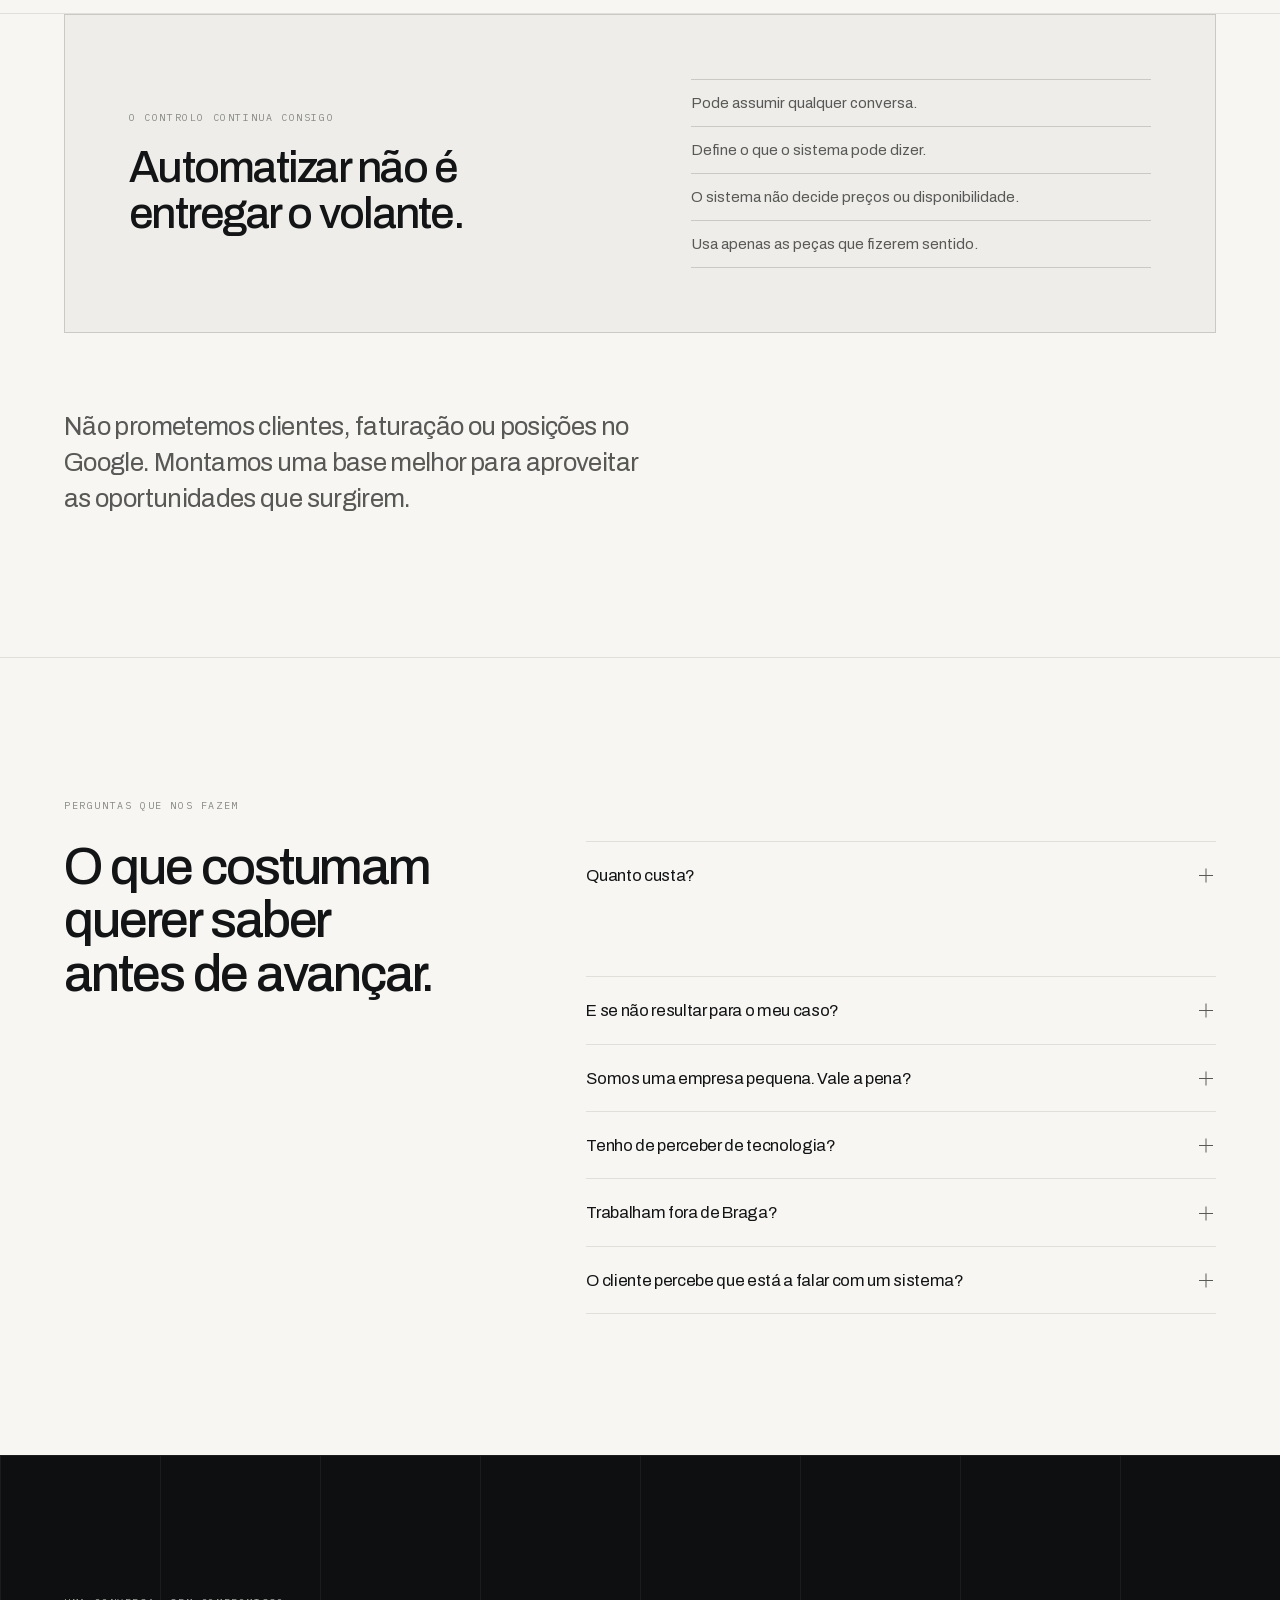
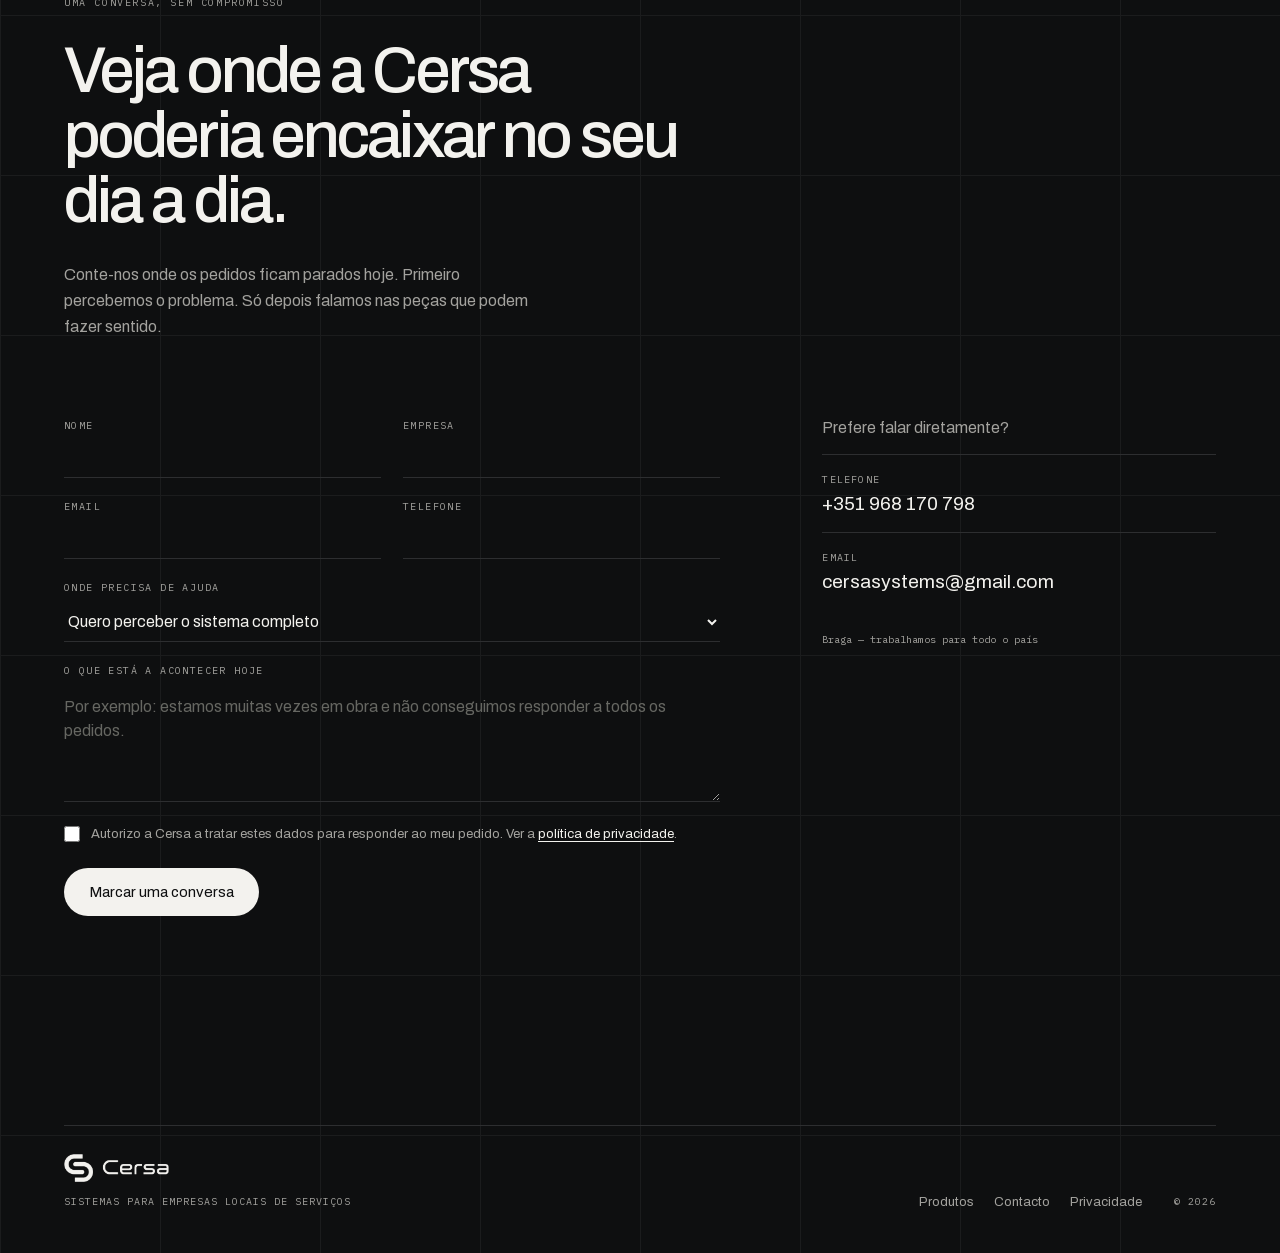
==== commit 8bf79bbb: "Tornar o envio do formulário fiável" ====
--- a/index.html
+++ b/index.html
@@ -10,8 +10,8 @@
 <meta name="robots" content="index, follow, max-image-preview:large" />
 
 <link rel="preload" href="assets/fonts/archivo.woff2" as="font" type="font/woff2" crossorigin />
-<link rel="stylesheet" href="styles.css?v=20260826b" />
-<script src="site.js?v=20260826b" defer></script>
+<link rel="stylesheet" href="styles.css?v=20260826c" />
+<script src="site.js?v=20260826c" defer></script>
 
 <link rel="icon" href="/assets/favicon-32.png" sizes="32x32" type="image/png" />
 <link rel="apple-touch-icon" href="/assets/apple-touch-icon-180.png" />
@@ -504,6 +504,7 @@
           </p>
 
           <button type="submit" class="btn-cta">Marcar uma conversa</button>
+          <p class="form-status mono" data-form-status aria-live="polite"></p>
         </form>
 
         <aside class="contact-alt" data-reveal>
--- a/styles.css
+++ b/styles.css
@@ -1434,6 +1434,15 @@
 .page-body { margin-top: 34px; }
 .page-body p { margin: 0 0 16px; max-width: 58ch; font-size: 17px; line-height: 1.65; color: var(--muted); }
 .page-actions { margin-top: 36px; display: flex; gap: 12px; flex-wrap: wrap; }
+.form-status {
+  min-height: 1.4em;
+  margin: 13px 0 0;
+  font-size: 10px;
+  line-height: 1.4;
+  color: var(--dark-muted);
+}
+.form-status.is-error { color: #F2A273; }
+.contact-form button:disabled { cursor: wait; opacity: .72; }
 .next-steps { list-style: none; margin: 56px 0 0; padding: 0; border-top: 1px solid var(--line); }
 .next-steps li {
   display: grid;
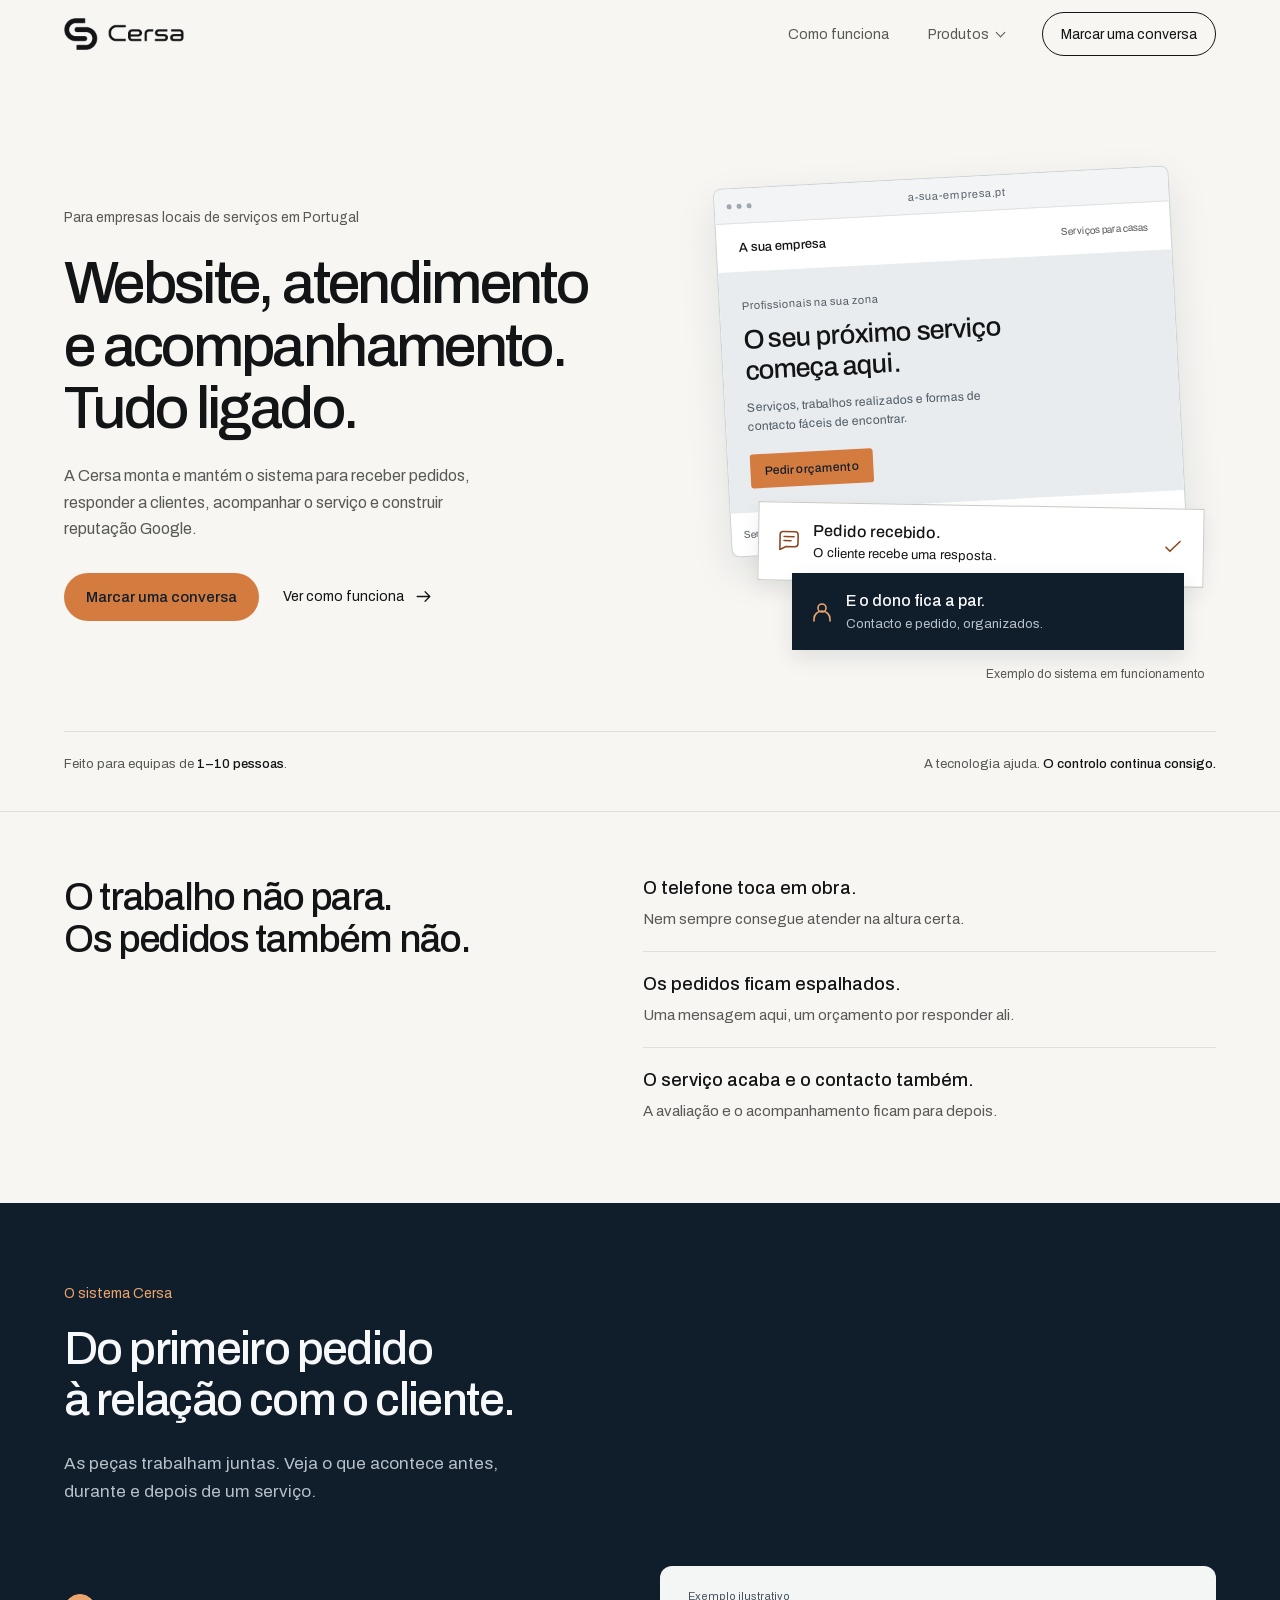
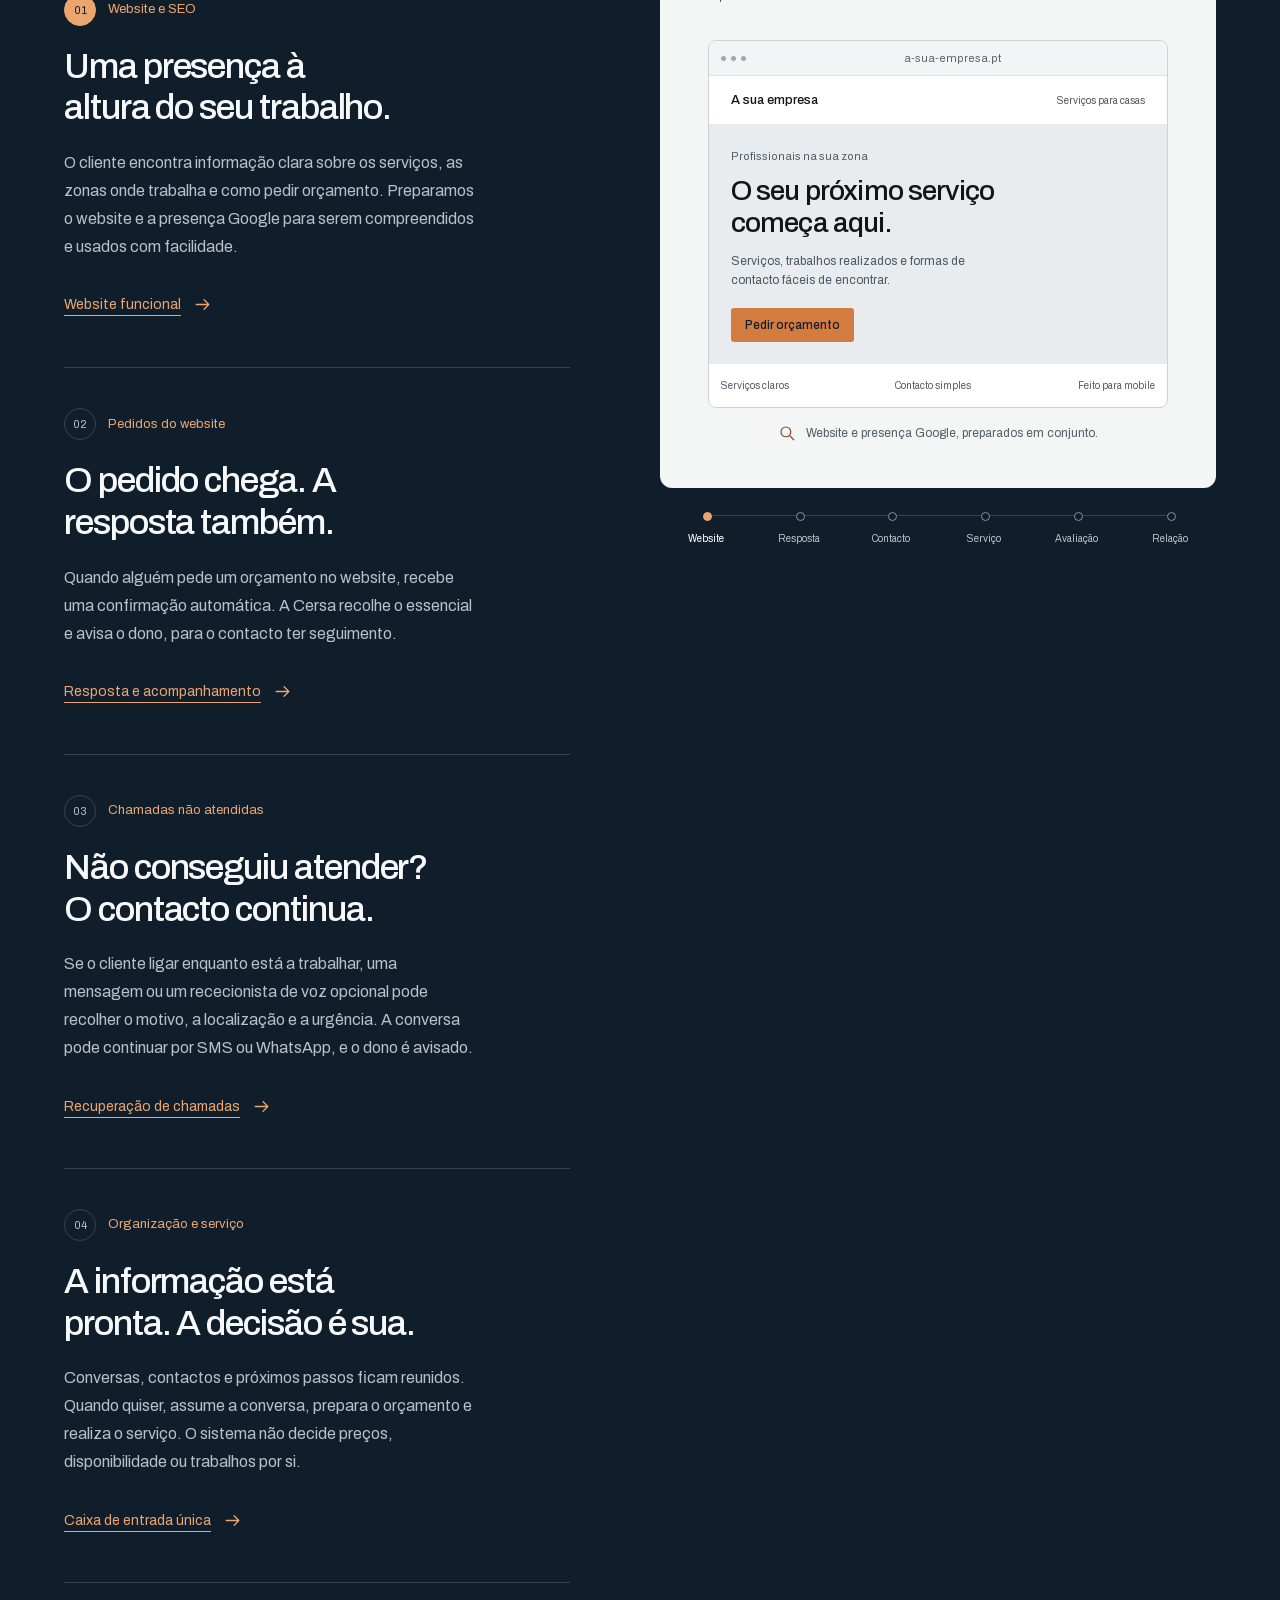
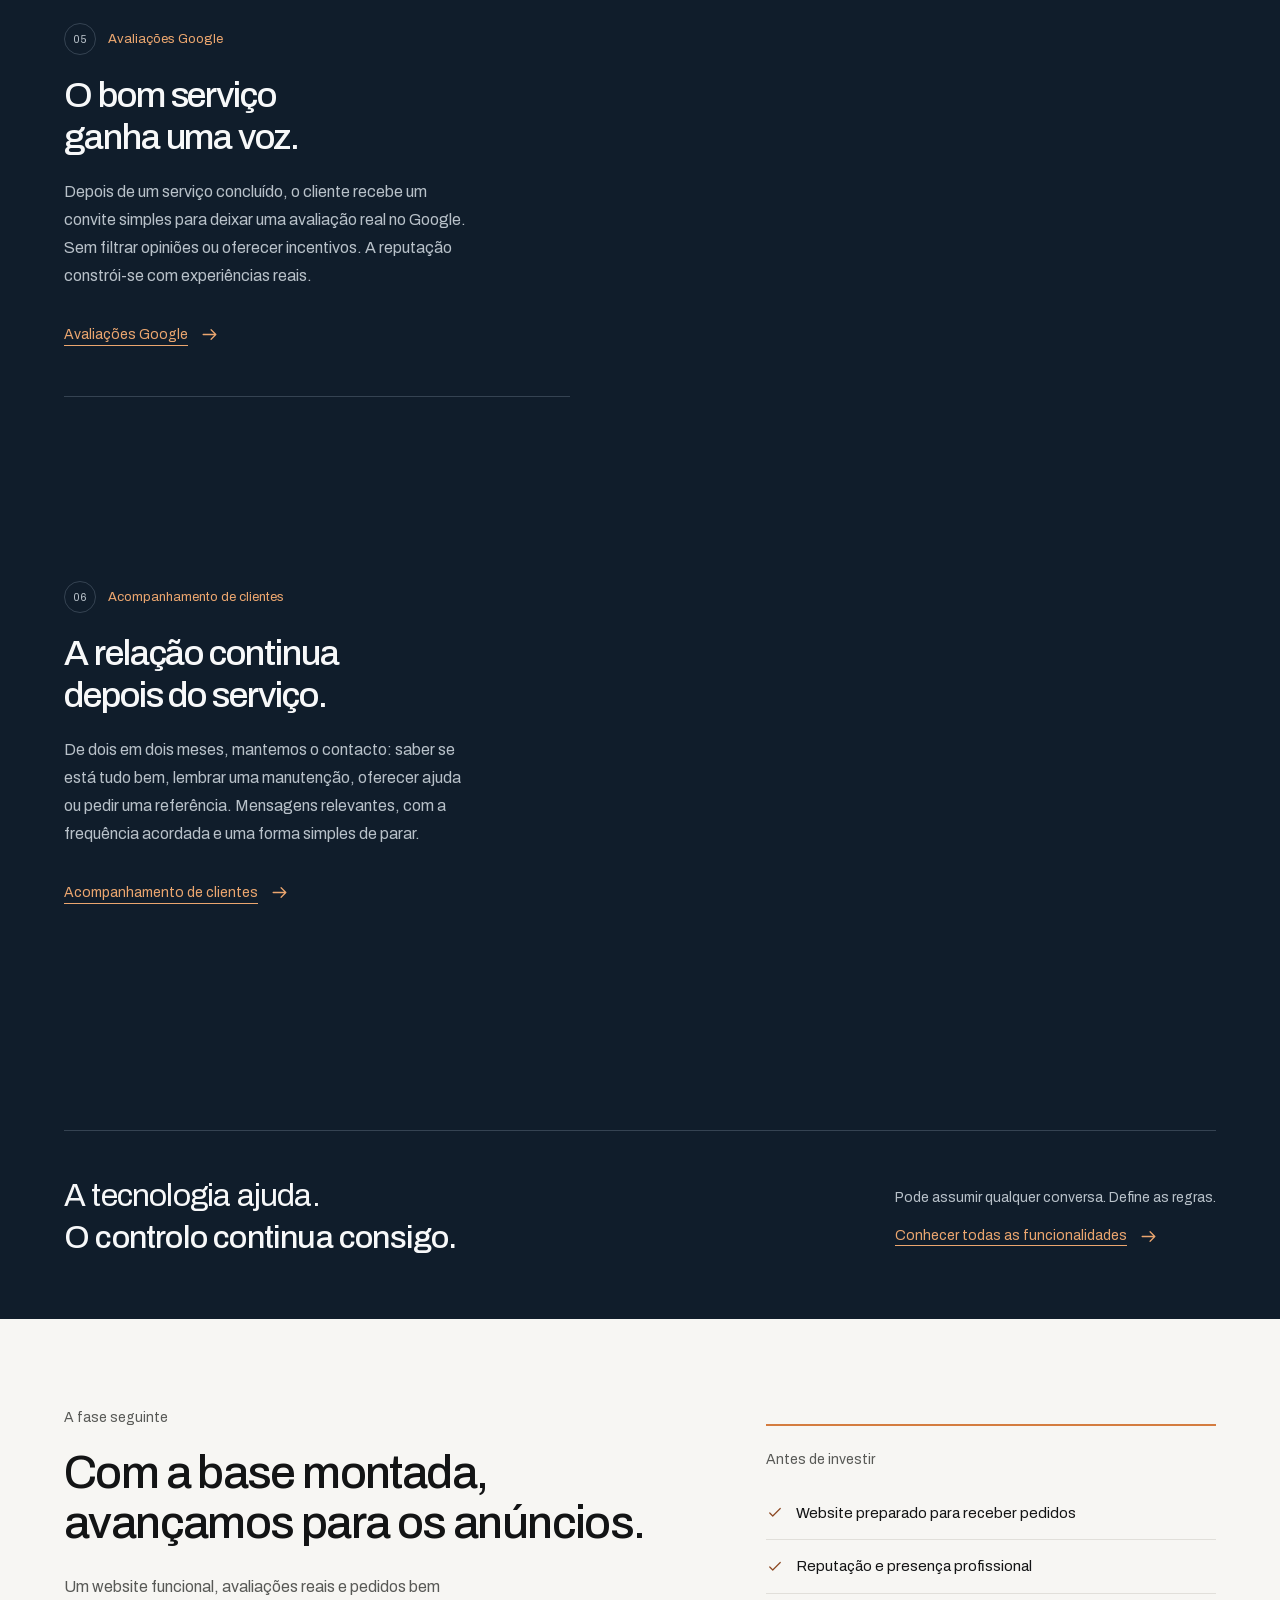
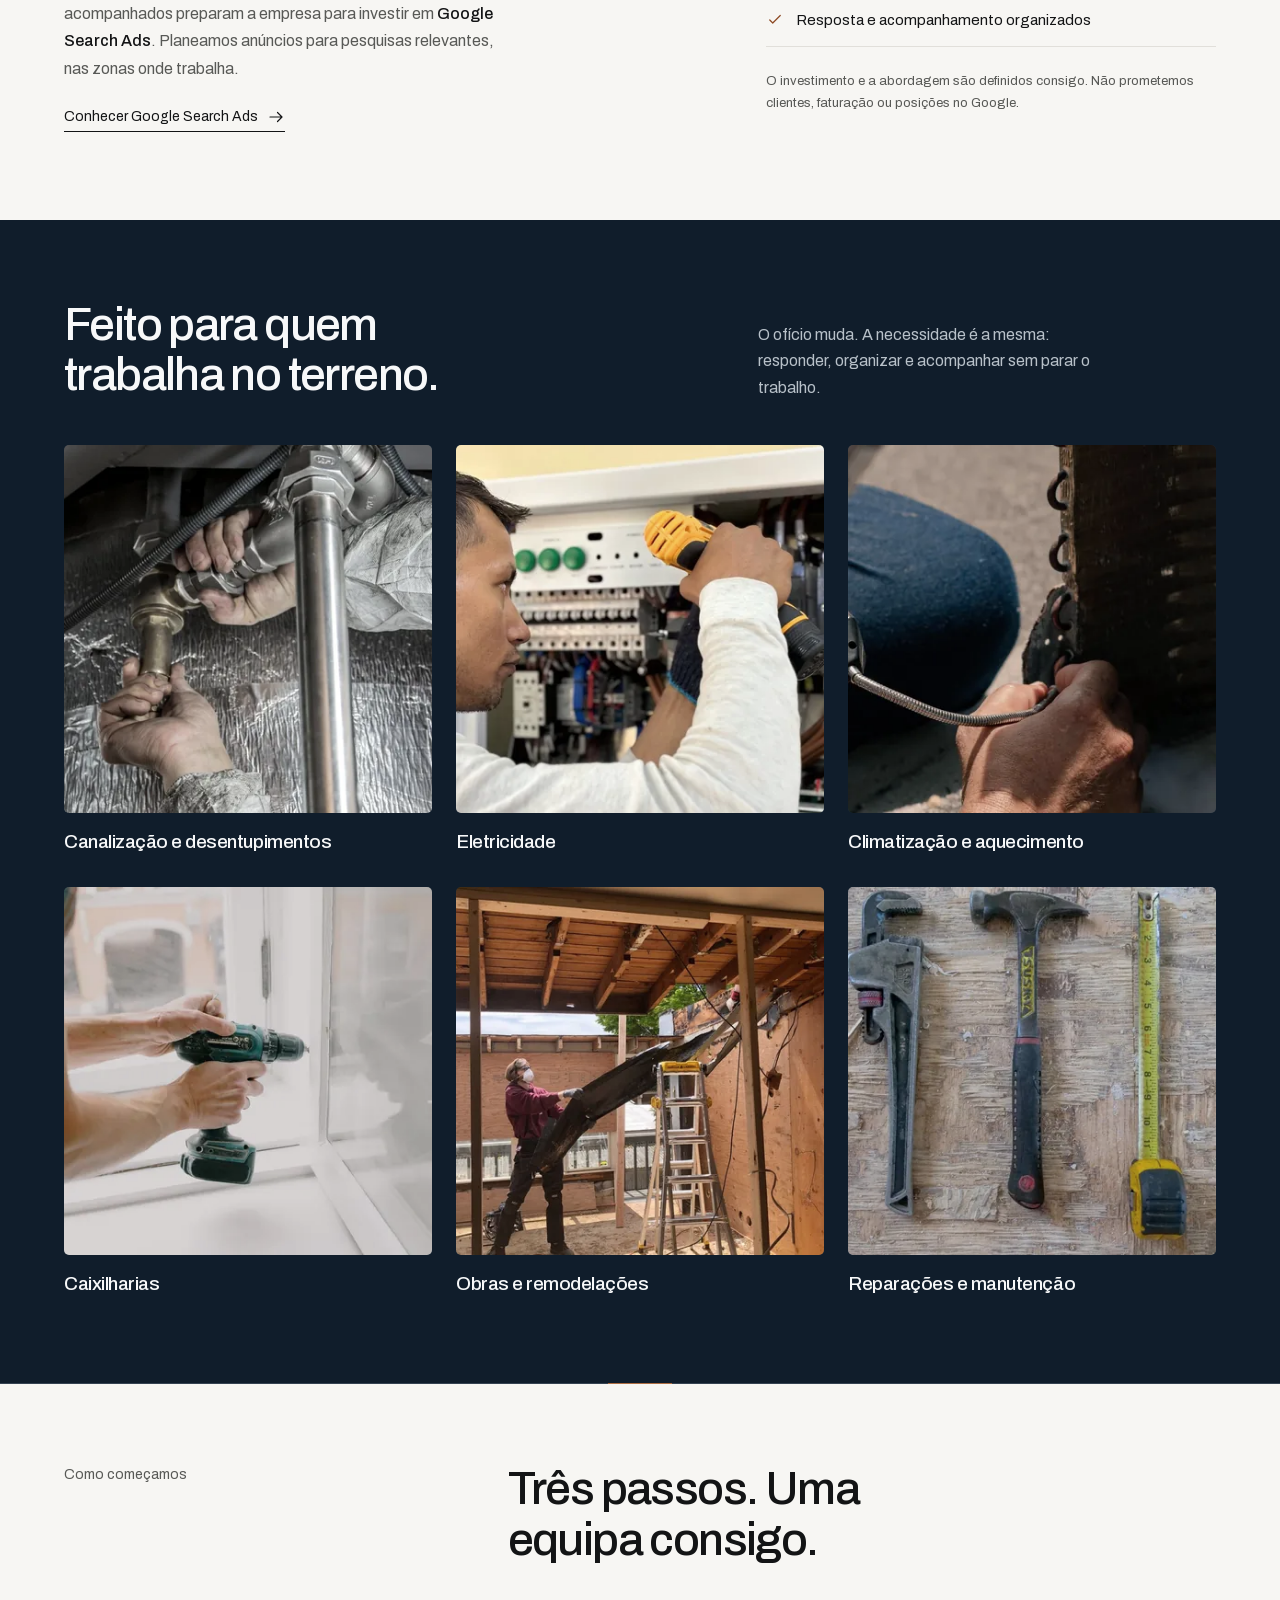
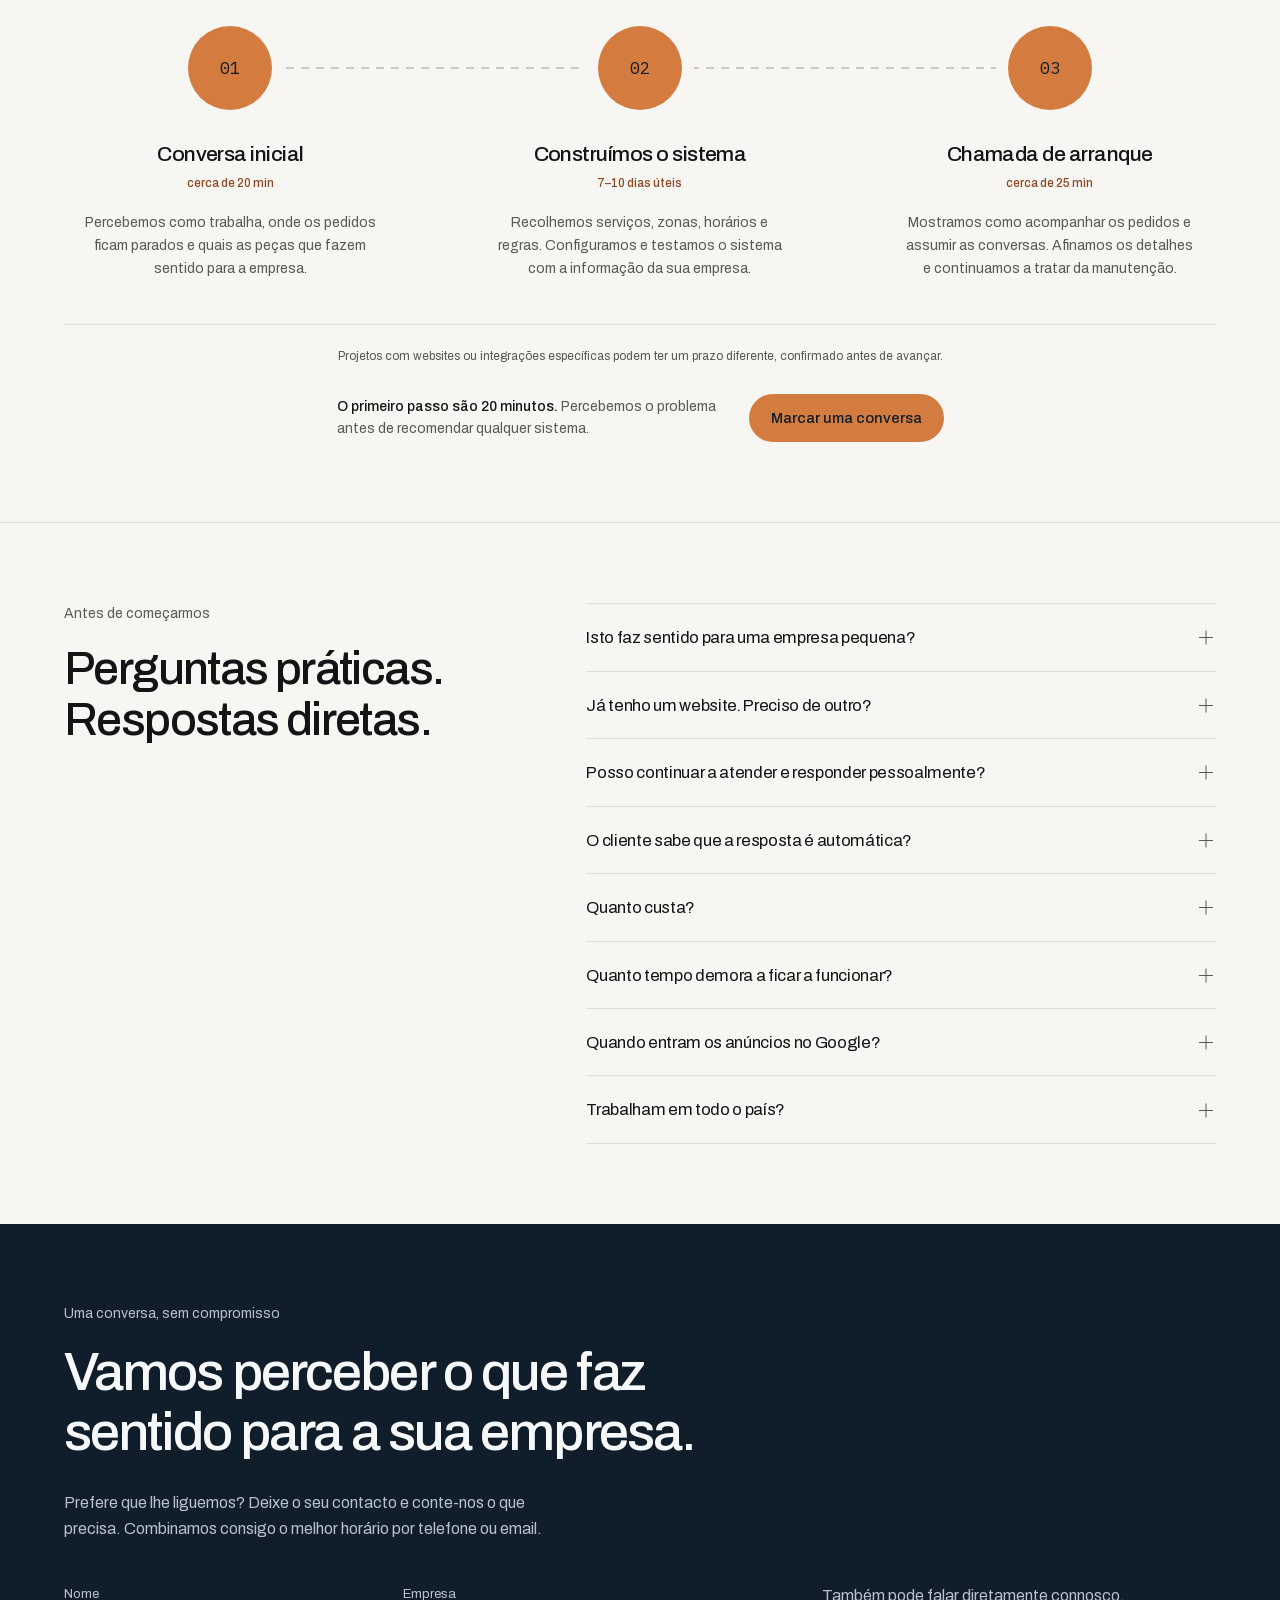
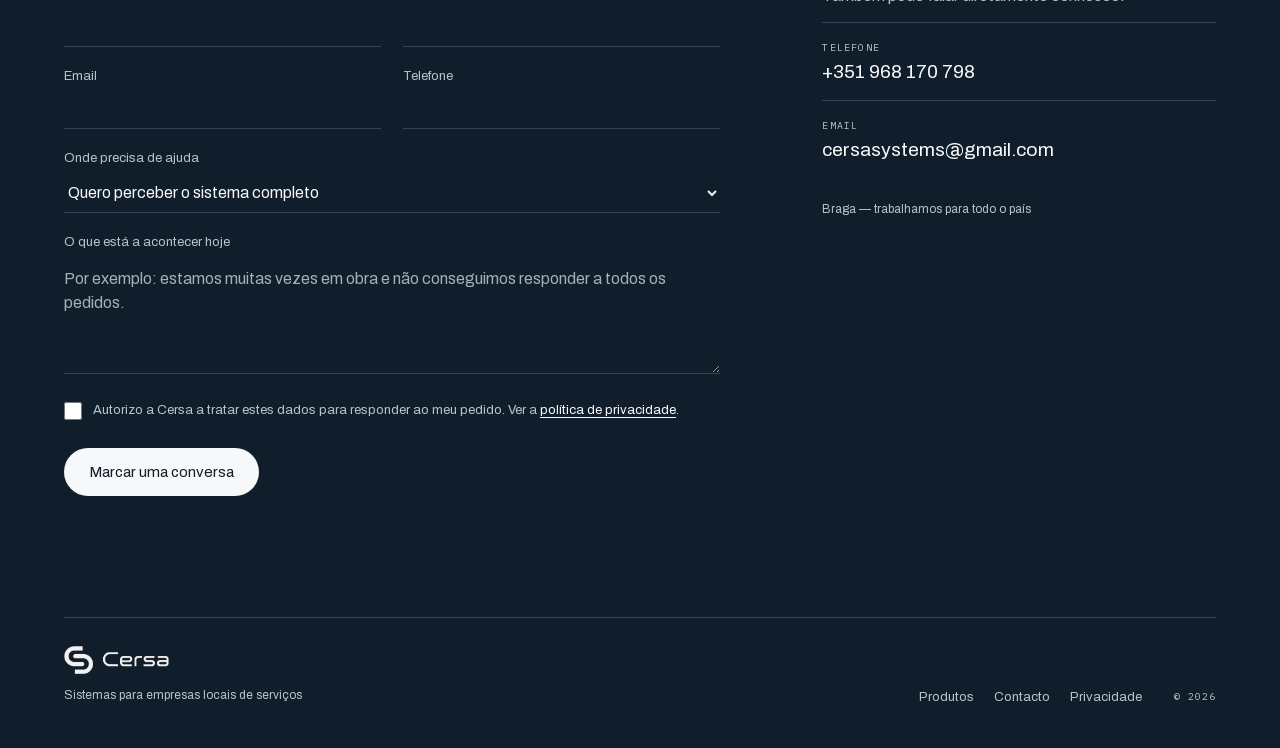
==== commit 7bc04f2c: "Melhorar homepage, produtos e navegação da Cersa" ====
--- a/index.html
+++ b/index.html
@@ -4,14 +4,14 @@
 <meta charset="utf-8" />
 <meta name="viewport" content="width=device-width, initial-scale=1" />
 
-<title>Websites e sistemas para empresas de obras e serviços — Cersa</title>
-<meta name="description" content="Websites e sistemas de atendimento para empresas de construção e serviços técnicos responderem a pedidos, acompanharem clientes e construírem reputação." />
+<title>Websites e automação para empresas de serviços em Portugal — Cersa</title>
+<meta name="description" content="Website, respostas automáticas, acompanhamento e avaliações Google. A Cersa monta o sistema digital para empresas locais de serviços em Portugal." />
 <link rel="canonical" href="https://cersa.pt/" />
 <meta name="robots" content="index, follow, max-image-preview:large" />
 
 <link rel="preload" href="assets/fonts/archivo.woff2" as="font" type="font/woff2" crossorigin />
-<link rel="stylesheet" href="styles.css?v=20260826c" />
-<script src="site.js?v=20260826c" defer></script>
+<link rel="stylesheet" href="styles.css?v=20261014c" />
+<script src="site.js?v=20261014b" defer></script>
 
 <link rel="icon" href="/assets/favicon-32.png" sizes="32x32" type="image/png" />
 <link rel="apple-touch-icon" href="/assets/apple-touch-icon-180.png" />
@@ -23,15 +23,15 @@
 <meta property="og:site_name" content="Cersa" />
 <meta property="og:locale" content="pt_PT" />
 <meta property="og:url" content="https://cersa.pt/" />
-<meta property="og:title" content="Websites e sistemas para empresas de obras e serviços — Cersa" />
-<meta property="og:description" content="Atendimento, acompanhamento, reviews e presença digital para empresas que trabalham no terreno." />
+<meta property="og:title" content="Websites e automação para empresas de serviços em Portugal — Cersa" />
+<meta property="og:description" content="Website, resposta a pedidos, acompanhamento de clientes e reputação Google. Tudo ligado num sistema para empresas locais de serviços." />
 <meta property="og:image" content="https://cersa.pt/assets/og-cover.png" />
 <meta property="og:image:width" content="1200" />
 <meta property="og:image:height" content="630" />
 <meta property="og:image:alt" content="Cersa — aproveite melhor cada oportunidade" />
 <meta name="twitter:card" content="summary_large_image" />
-<meta name="twitter:title" content="Websites e sistemas para empresas de obras e serviços — Cersa" />
-<meta name="twitter:description" content="Atendimento, acompanhamento, reviews e presença digital para empresas que trabalham no terreno." />
+<meta name="twitter:title" content="Websites e automação para empresas de serviços em Portugal — Cersa" />
+<meta name="twitter:description" content="Website, resposta a pedidos, acompanhamento de clientes e reputação Google. Tudo ligado num sistema para empresas locais de serviços." />
 <meta name="twitter:image" content="https://cersa.pt/assets/og-cover.png" />
 
 <script type="application/ld+json">
@@ -42,7 +42,7 @@
       "@type": "ProfessionalService",
       "@id": "https://cersa.pt/#empresa",
       "name": "Cersa",
-      "description": "Websites e sistemas de atendimento, acompanhamento e reputação para empresas de obras e serviços em Portugal.",
+      "description": "Websites, resposta automática a pedidos, acompanhamento de clientes, reputação Google e Google Search Ads para empresas locais de serviços em Portugal.",
       "url": "https://cersa.pt/",
       "logo": "https://cersa.pt/assets/icon-512.png",
       "image": "https://cersa.pt/assets/og-cover.png",
@@ -55,7 +55,10 @@
         "addressRegion": "Braga",
         "addressCountry": "PT"
       },
-      "areaServed": { "@type": "Country", "name": "Portugal" }
+      "areaServed": {
+        "@type": "Country",
+        "name": "Portugal"
+      }
     },
     {
       "@type": "WebSite",
@@ -63,7 +66,22 @@
       "url": "https://cersa.pt/",
       "name": "Cersa",
       "inLanguage": "pt-PT",
-      "publisher": { "@id": "https://cersa.pt/#empresa" }
+      "publisher": {
+        "@id": "https://cersa.pt/#empresa"
+      }
+    },
+    {
+      "@type": "WebPage",
+      "@id": "https://cersa.pt/#pagina",
+      "url": "https://cersa.pt/",
+      "name": "O sistema Cersa para empresas locais de serviços",
+      "inLanguage": "pt-PT",
+      "isPartOf": {
+        "@id": "https://cersa.pt/#website"
+      },
+      "about": {
+        "@id": "https://cersa.pt/#empresa"
+      }
     },
     {
       "@type": "FAQPage",
@@ -72,58 +90,66 @@
       "mainEntity": [
         {
           "@type": "Question",
+          "name": "Isto faz sentido para uma empresa pequena?",
+          "acceptedAnswer": {
+            "@type": "Answer",
+            "text": "Sim. A Cersa foi pensada para equipas de 1–10 pessoas, em que muitas vezes é o dono que atende, prepara orçamentos e trabalha no terreno. Montamos apenas as peças que fazem sentido para a empresa."
+          }
+        },
+        {
+          "@type": "Question",
+          "name": "Já tenho um website. Preciso de outro?",
+          "acceptedAnswer": {
+            "@type": "Answer",
+            "text": "Começamos por avaliar o que já existe. Se o website funciona bem, pode ser integrado no sistema. Se dificulta o contacto, não funciona bem no telemóvel ou não explica os serviços, propomos as melhorias necessárias."
+          }
+        },
+        {
+          "@type": "Question",
+          "name": "Posso continuar a atender e responder pessoalmente?",
+          "acceptedAnswer": {
+            "@type": "Answer",
+            "text": "Sim. Pode assumir a conversa quando quiser e define o que o sistema pode dizer. A tecnologia ajuda a recolher e organizar informação. Preços, disponibilidade e aceitação do serviço continuam a ser decisões da empresa."
+          }
+        },
+        {
+          "@type": "Question",
+          "name": "O cliente sabe que a resposta é automática?",
+          "acceptedAnswer": {
+            "@type": "Answer",
+            "text": "Sim. Não escondemos uma resposta automática. O rececionista de voz é opcional, e o sistema pode encaminhar o contacto para uma pessoa quando for necessário."
+          }
+        },
+        {
+          "@type": "Question",
           "name": "Quanto custa?",
           "acceptedAnswer": {
             "@type": "Answer",
-            "text": "Trabalhamos por mensalidade fixa, não por projeto de milhares de euros à cabeça. Sabe o que vai pagar antes de começar e não há custos de arranque escondidos. O valor exato depende do que montarmos — dizemos na primeira conversa, sem rodeios."
-          }
-        },
-        {
-          "@type": "Question",
-          "name": "Quanto tempo demora a estar a funcionar?",
-          "acceptedAnswer": {
-            "@type": "Answer",
-            "text": "Semanas, não meses. Um sistema de chamadas perdidas costuma estar a trabalhar em poucos dias. Coisas mais completas levam mais tempo, mas vai vendo o sistema a funcionar à medida que avança."
-          }
-        },
-        {
-          "@type": "Question",
-          "name": "E se não resultar para o meu caso?",
-          "acceptedAnswer": {
-            "@type": "Answer",
-            "text": "Dizemos antes de começar. Se olharmos para o seu negócio e concluirmos que não há aqui nada que compense, dizemos e ficamos por aqui. Preferimos perder um cliente a vender-lhe um sistema que não lhe devolve o que custa."
-          }
-        },
-        {
-          "@type": "Question",
-          "name": "Somos uma empresa pequena. Vale a pena?",
-          "acceptedAnswer": {
-            "@type": "Answer",
-            "text": "É precisamente para quem trabalhamos. Numa equipa de duas ou três pessoas, ninguém tem tempo para atender enquanto trabalha — e cada chamada perdida pesa muito mais do que numa empresa grande."
-          }
-        },
-        {
-          "@type": "Question",
-          "name": "Tenho de perceber de tecnologia?",
-          "acceptedAnswer": {
-            "@type": "Answer",
-            "text": "Não. Montamos, configuramos e tratamos da manutenção. Do seu lado, o que muda é que os pedidos passam a chegar organizados em vez de se perderem."
-          }
-        },
-        {
-          "@type": "Question",
-          "name": "Trabalham fora de Braga?",
-          "acceptedAnswer": {
-            "@type": "Answer",
-            "text": "Sim. A base é em Braga e é onde estamos mais presentes, mas o trabalho faz-se à distância e trabalhamos com empresas de todo o país."
-          }
-        },
-        {
-          "@type": "Question",
-          "name": "O cliente percebe que está a falar com um sistema?",
-          "acceptedAnswer": {
-            "@type": "Answer",
-            "text": "Não escondemos que uma resposta é automática. A empresa define o que o sistema pode dizer e o cliente pode passar para uma pessoa sempre que for necessário."
+            "text": "Trabalhamos com uma mensalidade definida antes de começar. O valor depende das funcionalidades e do trabalho necessário. Explicamos o que está incluído na primeira conversa, sem compromisso."
+          }
+        },
+        {
+          "@type": "Question",
+          "name": "Quanto tempo demora a ficar a funcionar?",
+          "acceptedAnswer": {
+            "@type": "Answer",
+            "text": "O prazo depende das peças escolhidas e é confirmado antes de avançar. Com a informação necessária, a configuração inicial costuma levar 7–10 dias úteis. Websites ou integrações específicas podem precisar de mais tempo."
+          }
+        },
+        {
+          "@type": "Question",
+          "name": "Quando entram os anúncios no Google?",
+          "acceptedAnswer": {
+            "@type": "Answer",
+            "text": "Depois de prepararmos a base: um website funcional, informação e avaliações reais, resposta aos pedidos e acompanhamento organizado. Nessa fase avaliamos Google Search Ads, o orçamento e as pesquisas relevantes para a empresa. Não garantimos clientes ou resultados."
+          }
+        },
+        {
+          "@type": "Question",
+          "name": "Trabalham em todo o país?",
+          "acceptedAnswer": {
+            "@type": "Answer",
+            "text": "Sim. A Cersa tem base em Braga e trabalha à distância com empresas de serviços em todo o Portugal."
           }
         }
       ]
@@ -132,323 +158,128 @@
 }
 </script>
 </head>
-<body>
-
+
+<body class="home">
+<a class="skip-link" href="#conteudo">Ir para o conteúdo</a>
+<svg class="icon-definitions" width="0" height="0" aria-hidden="true" xmlns="http://www.w3.org/2000/svg"><defs>
+<symbol id="icon-browser" viewBox="0 0 24 24"><rect x="3" y="4" width="18" height="16" rx="2"/><path d="M3 9h18M7 6.5h.01M10 6.5h.01"/></symbol>
+<symbol id="icon-phone" viewBox="0 0 24 24"><path d="m8 3 3 5-3 3c2 3 3 4 5 5l3-3 5 3c0 4-2 5-4 5C10 21 3 14 3 7c0-2 1-4 5-4Z"/></symbol>
+<symbol id="icon-message" viewBox="0 0 24 24"><path d="M21 15a3 3 0 0 1-3 3H9l-6 3V6a3 3 0 0 1 3-3h12a3 3 0 0 1 3 3Z"/><path d="M7 8h10M7 12h7"/></symbol>
+<symbol id="icon-check" viewBox="0 0 24 24"><path d="m5 12 4 4L19 6"/></symbol>
+<symbol id="icon-star" viewBox="0 0 24 24"><path d="m12 3 2.8 5.7 6.2.9-4.5 4.4 1.1 6.2-5.6-3-5.6 3 1.1-6.2L3 9.6l6.2-.9Z"/></symbol>
+<symbol id="icon-owner" viewBox="0 0 24 24"><circle cx="12" cy="8" r="4"/><path d="M4 21v-2a8 8 0 0 1 16 0v2"/></symbol>
+<symbol id="icon-search" viewBox="0 0 24 24"><circle cx="10.5" cy="10.5" r="6.5"/><path d="m16 16 5 5"/></symbol>
+<symbol id="icon-arrow" viewBox="0 0 24 24"><path d="M4 12h16m-6-6 6 6-6 6"/></symbol>
+</defs></svg>
 <header class="site-header">
-  <a href="#top" class="brand" aria-label="Cersa — início">
-    <img src="assets/cersa-logo.png" alt="Cersa" class="brand-logo" width="359" height="96" />
-  </a>
+  <a href="#top" class="brand" aria-label="Cersa, início"><img src="/assets/cersa-logo.png" alt="Cersa" class="brand-logo" width="359" height="96" /></a>
   <nav class="nav" aria-label="Navegação principal">
     <a href="#como-funciona">Como funciona</a>
     <details class="products-nav" data-products-nav>
       <summary>Produtos <span aria-hidden="true">⌄</span></summary>
-      <div class="products-mega" data-products-menu></div>
+      <div class="products-mega" data-products-menu><a class="menu-fallback" href="/produtos/">Ver todos os produtos</a></div>
     </details>
-    <a href="#contacto" class="nav-cta">Falar connosco</a>
+    <a href="#contacto" class="nav-cta">Marcar uma conversa</a>
   </nav>
 </header>
-
-<main>
-  <section id="top" class="hero">
-    <div class="hero-layout">
-      <div class="hero-copy">
-        <p class="eyebrow" data-reveal>Canalização · Eletricidade · AVAC · Obras · Reparações</p>
-        <h1 data-reveal>Websites e sistemas para empresas de obras e serviços.</h1>
-        <p class="hero-lede" data-reveal><strong>Sem truques nem promessas milagrosas.</strong> Montamos as ferramentas para responder a chamadas e mensagens, acompanhar pedidos, pedir reviews reais e apresentar a sua empresa com profissionalismo. A tecnologia ajuda. O bom serviço continua a ser seu.</p>
-        <div class="hero-actions" data-reveal>
-          <a href="#contacto" class="btn-primary">Falar sobre a minha empresa</a>
-          <a href="#como-funciona" class="btn-secondary">Ver como funciona <span aria-hidden="true">↓</span></a>
-        </div>
+<main id="conteudo">
+<section id="top" class="home-hero">
+  <div class="home-hero-grid">
+    <div class="home-hero-copy">
+      <p class="home-audience">Para empresas locais de serviços em Portugal</p>
+      <h1>Website, atendimento e acompanhamento.<br class="desktop-break" /> Tudo ligado.</h1>
+      <p class="home-hero-intro">A Cersa monta e mantém o sistema para receber pedidos, responder a clientes, acompanhar o serviço e construir reputação Google.</p>
+      <div class="home-hero-actions"><a href="#contacto" class="btn-primary">Marcar uma conversa</a><a href="#como-funciona" class="home-secondary-link">Ver como funciona <svg class="line-icon" width="24" height="24" aria-hidden="true"><use href="#icon-arrow" /></svg></a></div>
+    </div>
+    <figure class="hero-system" aria-label="Exemplo ilustrativo: um pedido do website gera uma resposta ao cliente e um aviso ao dono">
+      <div class="hero-example" aria-hidden="true"><div class="sample-browser">
+  <div class="sample-browser-bar"><i></i><i></i><i></i><span>a-sua-empresa.pt</span></div>
+  <div class="sample-web-content">
+    <div class="sample-brand">A sua empresa<span>Serviços para casas</span></div>
+    <div class="sample-web-hero"><span>Profissionais na sua zona</span><strong>O seu próximo serviço<br />começa aqui.</strong><p>Serviços, trabalhos realizados e formas de contacto fáceis de encontrar.</p><span class="sample-action">Pedir orçamento</span></div>
+    <div class="sample-web-footer"><span>Serviços claros</span><span>Contacto simples</span><span>Feito para mobile</span></div>
+  </div>
+</div>
+        <div class="hero-response"><svg class="line-icon" width="24" height="24" aria-hidden="true"><use href="#icon-message" /></svg><div><strong>Pedido recebido.</strong><span>O cliente recebe uma resposta.</span></div><span class="hero-response-check"><svg class="line-icon" width="24" height="24" aria-hidden="true"><use href="#icon-check" /></svg></span></div>
+        <div class="hero-owner"><svg class="line-icon" width="24" height="24" aria-hidden="true"><use href="#icon-owner" /></svg><div><strong>E o dono fica a par.</strong><span>Contacto e pedido, organizados.</span></div></div>
       </div>
-
-      <div class="opportunity-card" data-reveal aria-label="Componentes do sistema Cersa">
-        <div class="opportunity-status mono"><span class="status-dot"></span>o que montamos</div>
-        <ol>
-          <li><span class="mono">01</span><strong>Website profissional</strong></li>
-          <li><span class="mono">02</span><strong>Chamadas e mensagens</strong></li>
-          <li><span class="mono">03</span><strong>Pedidos organizados</strong></li>
-          <li><span class="mono">04</span><strong>Follow-up com clientes</strong></li>
-          <li><span class="mono">05</span><strong>Reviews no Google</strong></li>
-        </ol>
-      </div>
+      <figcaption>Exemplo do sistema em funcionamento</figcaption>
+    </figure>
+  </div>
+  <div class="hero-foundation"><p>Feito para equipas de <strong>1–10 pessoas</strong>.</p><p>A tecnologia ajuda. <strong>O controlo continua consigo.</strong></p></div>
+</section>
+<section class="home-problems home-wrap" aria-labelledby="problems-title">
+  <h2 id="problems-title">O trabalho não para.<br />Os pedidos também não.</h2>
+  <div class="home-problem-list">
+    <p><strong>O telefone toca em obra.</strong><span>Nem sempre consegue atender na altura certa.</span></p>
+    <p><strong>Os pedidos ficam espalhados.</strong><span>Uma mensagem aqui, um orçamento por responder ali.</span></p>
+    <p><strong>O serviço acaba e o contacto também.</strong><span>A avaliação e o acompanhamento ficam para depois.</span></p>
+  </div>
+</section>
+<section id="como-funciona" class="dark-section home-story" aria-labelledby="story-title" data-cersa-story>
+  <div class="home-wrap">
+    <div class="story-heading"><p class="home-kicker">O sistema Cersa</p><h2 id="story-title">Do primeiro pedido<br />à relação com o cliente.</h2><p>As peças trabalham juntas. Veja o que acontece antes, durante e depois de um serviço.</p></div>
+    <div class="story-layout"><ol class="story-steps"><li class="story-step" data-story-step="website" id="sistema-website"><div class="story-copy"><span class="story-label"><span class="story-number">01</span>Website e SEO</span><h3>Uma presença à altura do seu trabalho.</h3><p>O cliente encontra informação clara sobre os serviços, as zonas onde trabalha e como pedir orçamento. Preparamos o website e a presença Google para serem compreendidos e usados com facilidade.</p><a class="story-link" href="/produtos/website/">Website funcional <svg class="line-icon" width="24" height="24" aria-hidden="true"><use href="#icon-arrow" /></svg></a></div><figure class="story-example example-website" data-story-scene="website" aria-hidden="true"><figcaption>Exemplo ilustrativo</figcaption><div class="scene-content"><div class="sample-browser">
+  <div class="sample-browser-bar"><i></i><i></i><i></i><span>a-sua-empresa.pt</span></div>
+  <div class="sample-web-content">
+    <div class="sample-brand">A sua empresa<span>Serviços para casas</span></div>
+    <div class="sample-web-hero"><span>Profissionais na sua zona</span><strong>O seu próximo serviço<br />começa aqui.</strong><p>Serviços, trabalhos realizados e formas de contacto fáceis de encontrar.</p><span class="sample-action">Pedir orçamento</span></div>
+    <div class="sample-web-footer"><span>Serviços claros</span><span>Contacto simples</span><span>Feito para mobile</span></div>
+  </div>
+</div><div class="scene-footnote"><svg class="line-icon" width="24" height="24" aria-hidden="true"><use href="#icon-search" /></svg><span>Website e presença Google, preparados em conjunto.</span></div></div></figure></li><li class="story-step" data-story-step="response" id="sistema-response"><div class="story-copy"><span class="story-label"><span class="story-number">02</span>Pedidos do website</span><h3>O pedido chega. A resposta também.</h3><p>Quando alguém pede um orçamento no website, recebe uma confirmação automática. A Cersa recolhe o essencial e avisa o dono, para o contacto ter seguimento.</p><a class="story-link" href="/produtos/acompanhamento-sms/">Resposta e acompanhamento <svg class="line-icon" width="24" height="24" aria-hidden="true"><use href="#icon-arrow" /></svg></a></div><figure class="story-example example-response" data-story-scene="response" aria-hidden="true"><figcaption>Exemplo ilustrativo</figcaption><div class="scene-content"><div class="sample-request"><svg class="line-icon" width="24" height="24" aria-hidden="true"><use href="#icon-browser" /></svg><span>Pedido de orçamento</span><strong>Instalação de ar condicionado</strong><div class="request-fields"><span>Contacto</span><span>Localização</span><span>O que precisa</span></div></div><div class="sample-conversation"><p class="chat-label">Resposta automática</p><div class="chat-bubble">Recebemos o seu pedido. Pode indicar a localização e enviar uma fotografia do espaço?</div></div><div class="sample-owner-notice"><svg class="line-icon" width="24" height="24" aria-hidden="true"><use href="#icon-owner" /></svg><div><strong>Dono notificado</strong><span>O pedido fica pronto para acompanhar.</span></div><svg class="line-icon" width="24" height="24" aria-hidden="true"><use href="#icon-check" /></svg></div></div></figure></li><li class="story-step" data-story-step="call" id="sistema-call"><div class="story-copy"><span class="story-label"><span class="story-number">03</span>Chamadas não atendidas</span><h3>Não conseguiu atender? O contacto continua.</h3><p>Se o cliente ligar enquanto está a trabalhar, uma mensagem ou um rececionista de voz opcional pode recolher o motivo, a localização e a urgência. A conversa pode continuar por SMS ou WhatsApp, e o dono é avisado.</p><a class="story-link" href="/produtos/recuperacao-de-chamadas/">Recuperação de chamadas <svg class="line-icon" width="24" height="24" aria-hidden="true"><use href="#icon-arrow" /></svg></a></div><figure class="story-example example-call" data-story-scene="call" aria-hidden="true"><figcaption>Exemplo ilustrativo</figcaption><div class="scene-content"><div class="call-origin"><svg class="line-icon" width="24" height="24" aria-hidden="true"><use href="#icon-phone" /></svg><div><span>Outra entrada no mesmo sistema</span><strong>Chamada não atendida</strong></div></div><div class="sample-conversation"><p class="chat-label">Resposta automática</p><div class="chat-bubble">Não conseguimos atender. Em que podemos ajudar e em que zona se encontra?</div><div class="chat-bubble chat-client">Queria instalar ar condicionado. Estou em Braga.</div></div><div class="sample-owner-notice"><svg class="line-icon" width="24" height="24" aria-hidden="true"><use href="#icon-owner" /></svg><div><strong>Novo pedido organizado</strong><span>Climatização · Braga · Pedido de orçamento</span></div><svg class="line-icon" width="24" height="24" aria-hidden="true"><use href="#icon-check" /></svg></div></div></figure></li><li class="story-step" data-story-step="owner" id="sistema-owner"><div class="story-copy"><span class="story-label"><span class="story-number">04</span>Organização e serviço</span><h3>A informação está pronta. A decisão é sua.</h3><p>Conversas, contactos e próximos passos ficam reunidos. Quando quiser, assume a conversa, prepara o orçamento e realiza o serviço. O sistema não decide preços, disponibilidade ou trabalhos por si.</p><a class="story-link" href="/produtos/caixa-de-entrada/">Caixa de entrada única <svg class="line-icon" width="24" height="24" aria-hidden="true"><use href="#icon-arrow" /></svg></a></div><figure class="story-example example-owner" data-story-scene="owner" aria-hidden="true"><figcaption>Exemplo ilustrativo</figcaption><div class="scene-content"><div class="handoff-origin"><span>Website</span><span>ou</span><span>Chamada</span></div><div class="sample-job"><div class="job-heading"><svg class="line-icon" width="24" height="24" aria-hidden="true"><use href="#icon-message" /></svg><span>Pedido organizado</span></div><dl><div><dt>Serviço</dt><dd>Instalação de ar condicionado</dd></div><div><dt>Localização</dt><dd>Braga</dd></div><div><dt>Informação</dt><dd>Contacto e fotografias recebidos</dd></div></dl><div class="owner-handoff"><svg class="line-icon" width="24" height="24" aria-hidden="true"><use href="#icon-owner" /></svg><strong>A equipa assume a conversa</strong><span>A resposta automática faz uma pausa.</span></div></div><div class="scene-footnote"><svg class="line-icon" width="24" height="24" aria-hidden="true"><use href="#icon-check" /></svg><span>Orçamento e serviço decididos pela empresa.</span></div></div></figure></li><li class="story-step" data-story-step="review" id="sistema-review"><div class="story-copy"><span class="story-label"><span class="story-number">05</span>Avaliações Google</span><h3>O bom serviço ganha uma voz.</h3><p>Depois de um serviço concluído, o cliente recebe um convite simples para deixar uma avaliação real no Google. Sem filtrar opiniões ou oferecer incentivos. A reputação constrói-se com experiências reais.</p><a class="story-link" href="/produtos/reviews-google/">Avaliações Google <svg class="line-icon" width="24" height="24" aria-hidden="true"><use href="#icon-arrow" /></svg></a></div><figure class="story-example example-review" data-story-scene="review" aria-hidden="true"><figcaption>Exemplo ilustrativo</figcaption><div class="scene-content"><div class="service-complete"><svg class="line-icon" width="24" height="24" aria-hidden="true"><use href="#icon-check" /></svg><div><span>Primeiro, o trabalho</span><strong>Serviço concluído</strong></div></div><div class="review-invitation"><div class="review-symbol"><svg class="line-icon" width="24" height="24" aria-hidden="true"><use href="#icon-star" /></svg></div><span>Pedido automático de avaliação</span><strong>Como correu o serviço?</strong><p>A sua opinião ajuda outras pessoas a conhecer o nosso trabalho.</p><span class="review-sample-link">Partilhar a experiência no Google <svg class="line-icon" width="24" height="24" aria-hidden="true"><use href="#icon-arrow" /></svg></span></div><div class="scene-footnote"><svg class="line-icon" width="24" height="24" aria-hidden="true"><use href="#icon-star" /></svg><span>Avaliações de clientes reais. Sem atalhos.</span></div></div></figure></li><li class="story-step" data-story-step="care" id="sistema-care"><div class="story-copy"><span class="story-label"><span class="story-number">06</span>Acompanhamento de clientes</span><h3>A relação continua depois do serviço.</h3><p>De dois em dois meses, mantemos o contacto: saber se está tudo bem, lembrar uma manutenção, oferecer ajuda ou pedir uma referência. Mensagens relevantes, com a frequência acordada e uma forma simples de parar.</p><a class="story-link" href="/produtos/acompanhamento-sms/">Acompanhamento de clientes <svg class="line-icon" width="24" height="24" aria-hidden="true"><use href="#icon-arrow" /></svg></a></div><figure class="story-example example-care" data-story-scene="care" aria-hidden="true"><figcaption>Exemplo ilustrativo</figcaption><div class="scene-content"><div class="care-heading"><svg class="line-icon" width="24" height="24" aria-hidden="true"><use href="#icon-message" /></svg><div><strong>Continuar presente</strong><span>Um contacto a cada dois meses</span></div></div><ol class="care-timeline"><li><span>2 meses depois</span><p>Como tem corrido desde o serviço? Está tudo a funcionar bem?</p></li><li><span>4 meses depois</span><p>Precisa de alguma ajuda ou manutenção? Estamos por aqui.</p></li><li><span>6 meses depois</span><p>Conhece alguém que precise dos nossos serviços? Pode partilhar o nosso contacto.</p></li></ol><div class="scene-footnote"><span>Exemplos de mensagens, adaptadas à sua empresa.</span></div></div></figure></li></ol><div class="story-stage" data-story-stage hidden aria-hidden="true"><div class="story-scenes" data-story-scenes></div><div class="story-trail"><span data-story-trail="website">Website</span><span data-story-trail="response">Resposta</span><span data-story-trail="call">Contacto</span><span data-story-trail="owner">Serviço</span><span data-story-trail="review">Avaliação</span><span data-story-trail="care">Relação</span></div></div></div>
+    <div class="story-resolution"><p>A tecnologia ajuda.<br /><strong>O controlo continua consigo.</strong></p><div><span>Pode assumir qualquer conversa. Define as regras.</span><a href="/produtos/">Conhecer todas as funcionalidades <svg class="line-icon" width="24" height="24" aria-hidden="true"><use href="#icon-arrow" /></svg></a></div></div>
+  </div>
+</section>
+<section class="home-ads home-wrap" aria-labelledby="ads-title"><div class="ads-copy"><p class="home-kicker">A fase seguinte</p><h2 id="ads-title">Com a base montada,<br />avançamos para os anúncios.</h2><p>Um website funcional, avaliações reais e pedidos bem acompanhados preparam a empresa para investir em <strong>Google Search Ads</strong>. Planeamos anúncios para pesquisas relevantes, nas zonas onde trabalha.</p><a href="/produtos/google-search-ads/" class="text-link">Conhecer Google Search Ads <svg class="line-icon" width="24" height="24" aria-hidden="true"><use href="#icon-arrow" /></svg></a></div><div class="ads-foundation"><span>Antes de investir</span><ul><li><svg class="line-icon" width="24" height="24" aria-hidden="true"><use href="#icon-check" /></svg>Website preparado para receber pedidos</li><li><svg class="line-icon" width="24" height="24" aria-hidden="true"><use href="#icon-check" /></svg>Reputação e presença profissional</li><li><svg class="line-icon" width="24" height="24" aria-hidden="true"><use href="#icon-check" /></svg>Resposta e acompanhamento organizados</li></ul><p>O investimento e a abordagem são definidos consigo. Não prometemos clientes, faturação ou posições no Google.</p></div></section>
+<section id="setores" class="sectors-section home-sectors" aria-labelledby="sectors-title"><div class="sectors-inner"><div class="home-sectors-heading"><h2 id="sectors-title">Feito para quem<br />trabalha no terreno.</h2><p>O ofício muda. A necessidade é a mesma: responder, organizar e acompanhar sem parar o trabalho.</p></div><div class="sectors-photo-grid"><article><div class="sector-photo"><img src="/assets/setores/canalizacao-800.webp" srcset="/assets/setores/canalizacao-400.webp 400w, /assets/setores/canalizacao-800.webp 800w" sizes="(max-width: 359px) calc(100vw - 40px), (max-width: 920px) calc((100vw - 56px) / 2), (max-width: 1480px) calc((100vw - 160px) / 3), 420px" alt="Profissional a instalar tubagem de canalização" width="800" height="800" loading="lazy" decoding="async" /></div><div class="sector-card-copy"><h3>Canalização e desentupimentos</h3></div></article><article><div class="sector-photo"><img src="/assets/setores/eletricidade-800.webp" srcset="/assets/setores/eletricidade-400.webp 400w, /assets/setores/eletricidade-800.webp 800w" sizes="(max-width: 359px) calc(100vw - 40px), (max-width: 920px) calc((100vw - 56px) / 2), (max-width: 1480px) calc((100vw - 160px) / 3), 420px" alt="Eletricista a trabalhar num quadro elétrico" width="800" height="800" loading="lazy" decoding="async" /></div><div class="sector-card-copy"><h3>Eletricidade</h3></div></article><article><div class="sector-photo"><img src="/assets/setores/avac-800.webp" srcset="/assets/setores/avac-400.webp 400w, /assets/setores/avac-800.webp 800w" sizes="(max-width: 359px) calc(100vw - 40px), (max-width: 920px) calc((100vw - 56px) / 2), (max-width: 1480px) calc((100vw - 160px) / 3), 420px" alt="Técnico a verificar um equipamento de climatização" width="800" height="800" loading="lazy" decoding="async" /></div><div class="sector-card-copy"><h3>Climatização e aquecimento</h3></div></article><article><div class="sector-photo"><img src="/assets/setores/caixilharias-800.webp" srcset="/assets/setores/caixilharias-400.webp 400w, /assets/setores/caixilharias-800.webp 800w" sizes="(max-width: 359px) calc(100vw - 40px), (max-width: 920px) calc((100vw - 56px) / 2), (max-width: 1480px) calc((100vw - 160px) / 3), 420px" alt="Profissional a fixar a caixilharia de uma janela" width="800" height="800" loading="lazy" decoding="async" /></div><div class="sector-card-copy"><h3>Caixilharias</h3></div></article><article><div class="sector-photo"><img src="/assets/setores/obras-800.webp" srcset="/assets/setores/obras-400.webp 400w, /assets/setores/obras-800.webp 800w" sizes="(max-width: 359px) calc(100vw - 40px), (max-width: 920px) calc((100vw - 56px) / 2), (max-width: 1480px) calc((100vw - 160px) / 3), 420px" alt="Profissional durante uma obra de remodelação" width="800" height="800" loading="lazy" decoding="async" /></div><div class="sector-card-copy"><h3>Obras e remodelações</h3></div></article><article><div class="sector-photo"><img src="/assets/setores/reparacoes-800.webp" srcset="/assets/setores/reparacoes-400.webp 400w, /assets/setores/reparacoes-800.webp 800w" sizes="(max-width: 359px) calc(100vw - 40px), (max-width: 920px) calc((100vw - 56px) / 2), (max-width: 1480px) calc((100vw - 160px) / 3), 420px" alt="Ferramentas utilizadas em reparações e manutenção" width="800" height="800" loading="lazy" decoding="async" /></div><div class="sector-card-copy"><h3>Reparações e manutenção</h3></div></article></div></div></section>
+  <section class="section process-section" aria-labelledby="process-title">
+    <div class="process-heading">
+      <p class="home-kicker">Como começamos</p>
+      <h2 id="process-title">Três passos. Uma equipa consigo.</h2>
     </div>
 
-    <p class="sector-line mono" data-reveal>Para equipas de 1–10 pessoas · Sem software complicado · O controlo continua consigo</p>
-  </section>
-
-  <section id="como-funciona" class="dark-section cycle-section">
-    <div class="section-inner">
-      <div class="cycle-heading" data-reveal>
-        <div>
-          <p class="eyebrow eyebrow-dark">O sistema Cersa</p>
-          <h2>Do primeiro contacto à próxima oportunidade.</h2>
-        </div>
-        <p>A Cersa liga as peças que normalmente ficam separadas. Cada etapa prepara a seguinte, sem obrigar o empresário a passar o dia num programa.</p>
-      </div>
-
-      <ol class="cycle-track" aria-label="Ciclo Cersa">
-        <li data-reveal><span class="mono">01</span><strong>Google / Website</strong></li>
-        <li data-reveal><span class="mono">02</span><strong>Contacto</strong></li>
-        <li data-reveal><span class="mono">03</span><strong>Cersa</strong></li>
-        <li data-reveal><span class="mono">04</span><strong>Serviço</strong></li>
-        <li data-reveal><span class="mono">05</span><strong>Review</strong></li>
-        <li data-reveal><span class="mono">06</span><strong>Reputação</strong></li>
-      </ol>
-    </div>
-  </section>
-
-  <section class="section feature-section" aria-labelledby="features-title">
-    <div class="feature-section-heading" data-reveal>
-      <p class="eyebrow">Três peças principais</p>
-      <h2 id="features-title">Resolver o que acontece hoje. Reforçar o negócio para amanhã.</h2>
-    </div>
-
-    <article class="feature-showcase" data-reveal>
-      <div class="feature-visual feature-visual-call" aria-label="Exemplo de uma chamada continuada por mensagem">
-        <div class="feature-phone" aria-hidden="true">
-          <div class="phone-speaker"></div>
-          <div class="phone-screen">
-            <div class="phone-status mono"><span></span> chamada não atendida</div>
-            <div class="message message-system">Olá, estou numa obra e não consegui atender. Pode dizer-me qual é o problema e a localização?</div>
-            <div class="message message-client">É uma fuga na cozinha, em Braga. Posso enviar fotografias?</div>
-            <div class="message message-system">Sim. Envie por aqui e aviso já a equipa.</div>
-            <div class="owner-alert"><span class="mono">CER</span><strong>Novo pedido organizado</strong><small>Fuga · Braga · Fotografias recebidas</small></div>
-          </div>
-        </div>
-      </div>
-      <div class="feature-copy">
-        <p class="eyebrow">Recuperação de chamadas</p>
-        <h2>Não conseguiu atender? A conversa pode continuar.</h2>
-        <p class="feature-intro">Quando está numa obra, a empresa pode responder por SMS, através do rececionista de voz ou combinar as duas opções.</p>
-        <ul class="feature-points">
-          <li><strong>Recolher o essencial</strong><span>Problema, morada, urgência e fotografias antes de intervir.</span></li>
-          <li><strong>Continuar no WhatsApp</strong><span>O cliente explica o pedido sem ter de voltar a começar.</span></li>
-          <li><strong>Assumir quando quiser</strong><span>Quando o empresário entra na conversa, a tecnologia para.</span></li>
-        </ul>
-        <a href="/produtos/recuperacao-de-chamadas/" class="text-link">Ver recuperação de chamadas <span aria-hidden="true">→</span></a>
-      </div>
-    </article>
-
-    <article class="feature-showcase feature-reverse" data-reveal>
-      <div class="feature-visual feature-visual-review" aria-label="Exemplo de um pedido de avaliação depois do serviço">
-        <div class="feature-phone feature-phone-light" aria-hidden="true">
-          <div class="phone-speaker"></div>
-          <div class="phone-screen">
-            <div class="review-job"><span>✓</span><div><strong>Serviço concluído</strong><small>Reparação de canalização</small></div></div>
-            <div class="review-request">
-              <span class="review-label mono">PEDIDO AUTOMÁTICO</span>
-              <strong>Como correu o serviço?</strong>
-              <p>Partilhe a sua experiência com a empresa.</p>
-              <div class="review-stars" aria-label="Cinco estrelas">★ ★ ★ ★ ★</div>
-              <span class="review-button">Deixar uma avaliação</span>
-            </div>
-            <div class="review-reminder"><span>↻</span><div><strong>Lembrete preparado</strong><small>Enviado apenas se ainda não respondeu</small></div></div>
-          </div>
-        </div>
-      </div>
-      <div class="feature-copy">
-        <p class="eyebrow">Reviews no Google</p>
-        <h2>Transforme bons serviços em reputação visível.</h2>
-        <p class="feature-intro">O sistema não termina quando o trabalho acaba. Depois do serviço, o cliente pode receber um pedido simples para partilhar a sua experiência.</p>
-        <ul class="feature-points">
-          <li><strong>Pedir no momento certo</strong><span>O convite segue depois de um serviço real concluído.</span></li>
-          <li><strong>Lembrar sem depender da memória</strong><span>Mensagens espaçadas param quando o cliente responde ou pede para parar.</span></li>
-          <li><strong>Construir um ativo duradouro</strong><span>Reviews reais e recentes ajudam novos clientes a confiar na empresa.</span></li>
-        </ul>
-        <a href="/produtos/reviews-google/" class="text-link">Ver sistema de reviews <span aria-hidden="true">→</span></a>
-      </div>
-    </article>
-
-    <article class="feature-showcase" data-reveal>
-      <div class="feature-visual feature-visual-website" aria-label="Exemplo de um website profissional para uma empresa de serviços">
-        <div class="browser-mockup" aria-hidden="true">
-          <div class="browser-bar"><span></span><span></span><span></span><div class="browser-url mono">empresa-local.pt</div></div>
-          <div class="browser-page">
-            <div class="browser-nav"><strong>SUA EMPRESA</strong><span>Serviços &nbsp; Zonas &nbsp; Contacto</span></div>
-            <div class="browser-hero">
-              <span class="mono">ASSISTÊNCIA EM BRAGA</span>
-              <strong>Trabalho bem feito.<br />Resposta sem complicações.</strong>
-              <em>Pedir orçamento</em>
-            </div>
-            <div class="browser-proof">
-              <div><span>★★★★★</span><strong>Reviews reais</strong></div>
-              <div><span>Direto</span><strong>Contacto simples</strong></div>
-              <div><span>Mobile</span><strong>Experiência cuidada</strong></div>
-            </div>
-          </div>
-        </div>
-      </div>
-      <div class="feature-copy">
-        <p class="eyebrow">Website funcional</p>
-        <h2>Uma presença online à altura do trabalho que faz.</h2>
-        <p class="feature-intro">Se a reputação cresce no Google, o website deve continuar essa confiança e tornar o próximo passo óbvio.</p>
-        <ul class="feature-points">
-          <li><strong>Explicar sem rodeios</strong><span>Serviços, zonas de atuação e formas de contacto fáceis de encontrar.</span></li>
-          <li><strong>Transmitir confiança</strong><span>Reviews, provas reais e uma imagem profissional em todas as páginas.</span></li>
-          <li><strong>Funcionar no telemóvel</strong><span>Carregamento rápido, telefone clicável e pedidos simples de enviar.</span></li>
-        </ul>
-        <a href="/produtos/website/" class="text-link">Ver websites funcionais <span aria-hidden="true">→</span></a>
-      </div>
-    </article>
-
-    <div class="inline-contact" data-reveal>
-      <div>
-        <span class="mono">Não precisa de tudo</span>
-        <strong>Começamos pelo ponto onde os pedidos estão a ficar para trás.</strong>
-      </div>
-      <a href="#contacto" class="btn-primary">Perceber o que faz sentido</a>
-    </div>
-  </section>
-
-  <section class="section secondary-products" aria-labelledby="secondary-title">
-    <div class="secondary-heading" data-reveal>
-      <p class="eyebrow">O resto do sistema</p>
-      <h2 id="secondary-title">As outras peças entram onde fizerem falta.</h2>
-      <a href="/produtos/" class="text-link">Ver todos os produtos <span aria-hidden="true">→</span></a>
-    </div>
-    <div class="secondary-grid">
-      <a href="/produtos/caixa-de-entrada/" data-reveal><span class="mono">01</span><strong>Caixa de entrada única</strong><p>Facebook, Instagram, SMS e email no mesmo lugar.</p></a>
-      <a href="/produtos/acompanhamento-sms/" data-reveal><span class="mono">02</span><strong>Acompanhamento por SMS</strong><p>Confirmações e follow-up sem depender da memória.</p></a>
-      <a href="/produtos/seo-local/" data-reveal><span class="mono">03</span><strong>SEO local</strong><p>Uma base técnica clara para o Google compreender a empresa.</p></a>
-      <a href="/produtos/campanhas/" data-reveal><span class="mono">04</span><strong>Campanhas por mensagem</strong><p>Voltar a falar com contactos que aceitaram receber comunicações.</p></a>
-    </div>
-  </section>
-
-  <section id="setores" class="sectors-section">
-    <div class="sectors-inner">
-      <div class="sectors-heading" data-reveal>
-        <p class="eyebrow eyebrow-dark">Feito para empresas de serviços</p>
-        <h2>Se a sua equipa passa o dia em obras e em casa de clientes, isto é para si.</h2>
-        <p>O ofício muda. O desafio é o mesmo: atender, acompanhar e organizar sem parar o trabalho.</p>
-      </div>
-      <div class="sectors-photo-grid">
-        <article data-reveal>
-          <img src="/assets/setores/canalizacao.jpg" alt="Profissional a instalar tubagem" width="1200" height="760" loading="lazy" />
-          <div class="sector-card-copy"><span class="mono">01</span><h3>Canalização e desentupimentos</h3></div>
-        </article>
-        <article data-reveal>
-          <img src="/assets/setores/eletricidade.jpg" alt="Eletricista a trabalhar num quadro elétrico" width="1200" height="760" loading="lazy" />
-          <div class="sector-card-copy"><span class="mono">02</span><h3>Eletricidade</h3></div>
-        </article>
-        <article data-reveal>
-          <img src="/assets/setores/avac.jpg" alt="Técnico a verificar um equipamento de climatização" width="1200" height="760" loading="lazy" />
-          <div class="sector-card-copy"><span class="mono">03</span><h3>AVAC e climatização</h3></div>
-        </article>
-        <article data-reveal>
-          <img src="/assets/setores/aquecimento.jpg" alt="Técnico a instalar uma ligação de aquecimento" width="1200" height="760" loading="lazy" />
-          <div class="sector-card-copy"><span class="mono">04</span><h3>Aquecimento e caldeiras</h3></div>
-        </article>
-        <article data-reveal>
-          <img src="/assets/setores/obras.jpg" alt="Profissional durante uma obra de remodelação" width="1200" height="760" loading="lazy" />
-          <div class="sector-card-copy"><span class="mono">05</span><h3>Obras e remodelações</h3></div>
-        </article>
-        <article data-reveal>
-          <img src="/assets/setores/reparacoes.jpg" alt="Ferramentas usadas em reparações e manutenção" width="1200" height="760" loading="lazy" />
-          <div class="sector-card-copy"><span class="mono">06</span><h3>Reparações e manutenção</h3></div>
-        </article>
-      </div>
-    </div>
-  </section>
-
-  <section class="section process-section" aria-labelledby="process-title">
-    <div class="process-heading" data-reveal>
-      <p class="eyebrow">O processo</p>
-      <h2 id="process-title">Como é trabalhar connosco.</h2>
-    </div>
-
     <ol class="process-steps">
-      <li data-reveal>
+      <li>
         <span class="process-number mono" aria-hidden="true">01</span>
         <div class="process-copy">
           <h3>Conversa inicial <span class="mono">cerca de 20 min</span></h3>
-          <p>Percebemos como a empresa trabalha, respondemos às perguntas e mostramos apenas as funcionalidades que podem fazer sentido para o problema atual.</p>
+          <p>Percebemos como trabalha, onde os pedidos ficam parados e quais as peças que fazem sentido para a empresa.</p>
         </div>
       </li>
-      <li data-reveal>
+      <li>
         <span class="process-number mono" aria-hidden="true">02</span>
         <div class="process-copy">
           <h3>Construímos o sistema <span class="mono">7–10 dias úteis</span></h3>
-          <p>Recebe um formulário simples para indicar serviços, zonas, horários e regras. Com a informação certa, configuramos e testamos as peças escolhidas.</p>
+          <p>Recolhemos serviços, zonas, horários e regras. Configuramos e testamos o sistema com a informação da sua empresa.</p>
         </div>
       </li>
-      <li data-reveal>
+      <li>
         <span class="process-number mono" aria-hidden="true">03</span>
         <div class="process-copy">
           <h3>Chamada de arranque <span class="mono">cerca de 25 min</span></h3>
-          <p>Mostramos o sistema já configurado, explicamos o essencial e afinamos os últimos detalhes. No fim, fica a saber como acompanhar e assumir qualquer conversa.</p>
+          <p>Mostramos como acompanhar os pedidos e assumir as conversas. Afinamos os detalhes e continuamos a tratar da manutenção.</p>
         </div>
       </li>
     </ol>
 
-    <p class="process-note mono" data-reveal>Projetos com websites ou integrações específicas podem ter um prazo diferente, confirmado antes de avançar.</p>
-    <div class="process-contact" data-reveal>
+    <p class="process-note mono">Projetos com websites ou integrações específicas podem ter um prazo diferente, confirmado antes de avançar.</p>
+    <div class="process-contact">
       <p><strong>O primeiro passo são 20 minutos.</strong> Percebemos o problema antes de recomendar qualquer sistema.</p>
-      <a href="#contacto" class="btn-primary">Marcar a conversa inicial</a>
+      <a href="#contacto" class="btn-primary">Marcar uma conversa</a>
     </div>
   </section>
 
-  <section class="section control-section">
-    <div class="control-panel" data-reveal>
-      <div>
-        <p class="eyebrow">O controlo continua consigo</p>
-        <h2>Automatizar não é entregar o volante.</h2>
-      </div>
-      <ul>
-        <li>Pode assumir qualquer conversa.</li>
-        <li>Define o que o sistema pode dizer.</li>
-        <li>O sistema não decide preços ou disponibilidade.</li>
-        <li>Usa apenas as peças que fizerem sentido.</li>
-      </ul>
-    </div>
-    <p class="honest-note honest-note-light" data-reveal>Não prometemos clientes, faturação ou posições no Google. Montamos uma base melhor para aproveitar as oportunidades que surgirem.</p>
-  </section>
-
-  <section id="perguntas" class="section faq-section">
-    <p class="eyebrow">Perguntas que nos fazem</p>
-    <div class="faq-grid">
-      <h2 class="faq-title" data-reveal>O que costumam querer saber antes de avançar.</h2>
-      <div class="faq-list">
-        <details class="faq-item" data-reveal>
-          <summary>Quanto custa?</summary>
-          <p>Trabalhamos por mensalidade fixa, não por projeto de milhares de euros à cabeça. Sabe o que vai pagar antes de começar e não há custos de arranque escondidos. O valor exato depende do que montarmos — dizemos na primeira conversa, sem rodeios.</p>
-        </details>
-        <details class="faq-item" data-reveal>
-          <summary>Quanto tempo demora a estar a funcionar?</summary>
-          <p>Semanas, não meses. Um sistema de chamadas perdidas costuma estar a trabalhar em poucos dias. Coisas mais completas levam mais tempo, mas vai vendo o sistema a funcionar à medida que avança.</p>
-        </details>
-        <details class="faq-item" data-reveal>
-          <summary>E se não resultar para o meu caso?</summary>
-          <p>Dizemos antes de começar. Se olharmos para o seu negócio e concluirmos que não há aqui nada que compense, dizemos e ficamos por aqui. Preferimos perder um cliente a vender-lhe um sistema que não lhe devolve o que custa.</p>
-        </details>
-        <details class="faq-item" data-reveal>
-          <summary>Somos uma empresa pequena. Vale a pena?</summary>
-          <p>É precisamente para quem trabalhamos. Numa equipa de duas ou três pessoas, ninguém tem tempo para atender enquanto trabalha — e cada chamada perdida pesa muito mais do que numa empresa grande.</p>
-        </details>
-        <details class="faq-item" data-reveal>
-          <summary>Tenho de perceber de tecnologia?</summary>
-          <p>Não. Montamos, configuramos e tratamos da manutenção. Do seu lado, o que muda é que os pedidos passam a chegar organizados em vez de se perderem.</p>
-        </details>
-        <details class="faq-item" data-reveal>
-          <summary>Trabalham fora de Braga?</summary>
-          <p>Sim. A base é em Braga e é onde estamos mais presentes, mas o trabalho faz-se à distância e trabalhamos com empresas de todo o país.</p>
-        </details>
-        <details class="faq-item faq-item-last" data-reveal>
-          <summary>O cliente percebe que está a falar com um sistema?</summary>
-          <p>Não escondemos que uma resposta é automática. A empresa define o que o sistema pode dizer e o cliente pode passar para uma pessoa sempre que for necessário.</p>
-        </details>
-      </div>
-    </div>
-  </section>
-
+
+<section id="perguntas" class="section faq-section" aria-labelledby="faq-title"><div class="faq-grid"><div><p class="home-kicker">Antes de começarmos</p><h2 class="faq-title" id="faq-title">Perguntas práticas.<br />Respostas diretas.</h2></div><div class="faq-list"><details class="faq-item"><summary>Isto faz sentido para uma empresa pequena?</summary><p>Sim. A Cersa foi pensada para equipas de 1–10 pessoas, em que muitas vezes é o dono que atende, prepara orçamentos e trabalha no terreno. Montamos apenas as peças que fazem sentido para a empresa.</p></details><details class="faq-item"><summary>Já tenho um website. Preciso de outro?</summary><p>Começamos por avaliar o que já existe. Se o website funciona bem, pode ser integrado no sistema. Se dificulta o contacto, não funciona bem no telemóvel ou não explica os serviços, propomos as melhorias necessárias.</p></details><details class="faq-item"><summary>Posso continuar a atender e responder pessoalmente?</summary><p>Sim. Pode assumir a conversa quando quiser e define o que o sistema pode dizer. A tecnologia ajuda a recolher e organizar informação. Preços, disponibilidade e aceitação do serviço continuam a ser decisões da empresa.</p></details><details class="faq-item"><summary>O cliente sabe que a resposta é automática?</summary><p>Sim. Não escondemos uma resposta automática. O rececionista de voz é opcional, e o sistema pode encaminhar o contacto para uma pessoa quando for necessário.</p></details><details class="faq-item"><summary>Quanto custa?</summary><p>Trabalhamos com uma mensalidade definida antes de começar. O valor depende das funcionalidades e do trabalho necessário. Explicamos o que está incluído na primeira conversa, sem compromisso.</p></details><details class="faq-item"><summary>Quanto tempo demora a ficar a funcionar?</summary><p>O prazo depende das peças escolhidas e é confirmado antes de avançar. Com a informação necessária, a configuração inicial costuma levar 7–10 dias úteis. Websites ou integrações específicas podem precisar de mais tempo.</p></details><details class="faq-item"><summary>Quando entram os anúncios no Google?</summary><p>Depois de prepararmos a base: um website funcional, informação e avaliações reais, resposta aos pedidos e acompanhamento organizado. Nessa fase avaliamos Google Search Ads, o orçamento e as pesquisas relevantes para a empresa. Não garantimos clientes ou resultados.</p></details><details class="faq-item faq-item-last"><summary>Trabalham em todo o país?</summary><p>Sim. A Cersa tem base em Braga e trabalha à distância com empresas de serviços em todo o Portugal.</p></details></div></div></section>
   <section id="contacto" class="cta-section">
     <div class="cta-inner">
       <p class="eyebrow eyebrow-dark">Uma conversa, sem compromisso</p>
-      <h2 data-reveal>Veja onde a Cersa poderia encaixar no seu dia a dia.</h2>
-      <p class="cta-intro" data-reveal>Conte-nos onde os pedidos ficam parados hoje. Primeiro percebemos o problema. Só depois falamos nas peças que podem fazer sentido.</p>
+      <h2>Vamos perceber o que faz sentido para a sua empresa.</h2>
+      <p class="cta-intro">Prefere que lhe liguemos? Deixe o seu contacto e conte-nos o que precisa. Combinamos consigo o melhor horário por telefone ou email.</p>
 
       <div class="contact-grid">
         <form class="contact-form" name="contacto" method="POST" action="/obrigado.html"
-              data-netlify="true" netlify-honeypot="website" data-reveal>
+              data-netlify="true" netlify-honeypot="website">
           <input type="hidden" name="form-name" value="contacto" />
 
           <p class="honeypot" aria-hidden="true">
@@ -488,7 +319,8 @@
               <option>Queremos pedir mais avaliações reais</option>
               <option>A presença no Google precisa de melhorar</option>
               <option>Precisamos de um website profissional</option>
-              <option>Queremos voltar a falar com antigos clientes</option>
+              <option>Queremos acompanhar clientes depois do serviço</option>
+              <option>Queremos preparar anúncios no Google</option>
             </select>
           </p>
 
@@ -507,8 +339,8 @@
           <p class="form-status mono" data-form-status aria-live="polite"></p>
         </form>
 
-        <aside class="contact-alt" data-reveal>
-          <p>Prefere falar diretamente?</p>
+        <aside class="contact-alt">
+          <p>Também pode falar diretamente connosco.</p>
           <a class="contact-line" href="tel:+351968170798">
             <span class="mono">Telefone</span>
             <strong>+351&nbsp;968&nbsp;170&nbsp;798</strong>
@@ -535,8 +367,8 @@
       </footer>
     </div>
   </section>
+
 </main>
-
 <script
   src="https://link.msgsndr.com/js/external-tracking.js"
   data-tracking-id="tk_1599935299cd48b4b8b63587bdeb7bd7">
--- a/styles.css
+++ b/styles.css
@@ -97,12 +97,13 @@
 
 /* Header */
 .site-header {
+  --header-pad: max(var(--page-pad), calc((100% - var(--max-width)) / 2 + var(--page-pad)));
   position: sticky;
   top: 0;
   z-index: 100;
-  max-width: var(--max-width);
-  margin: 0 auto;
-  padding: 12px var(--page-pad);
+  width: 100%;
+  margin: 0;
+  padding: 12px var(--header-pad);
   display: flex;
   align-items: center;
   justify-content: space-between;
@@ -177,8 +178,8 @@
 .products-nav[open] summary span { transform: translateY(2px) rotate(225deg); }
 .products-mega {
   position: absolute;
-  left: var(--page-pad);
-  right: var(--page-pad);
+  left: var(--header-pad);
+  right: var(--header-pad);
   top: calc(100% + 14px);
   z-index: 50;
   padding: clamp(24px, 3vw, 42px);
@@ -1718,3 +1719,367 @@
   .mega-thumb { width: 46px; height: 46px; border-radius: 10px; }
   .stats-grid article { flex-direction: column; gap: 12px; }
 }
+
+/* Cersa homepage: one connected demonstration, ordinary document flow elsewhere. */
+:root {
+  --dark: #101D2B;
+  --dark-ink: #F7F8F9;
+  --dark-muted: #B8C1C9;
+  --dark-line: #354352;
+  --accent-ink: #8D4822;
+  --accent-light: #EBA66F;
+  --faint: #62655F;
+  --motion-out: cubic-bezier(.23, 1, .32, 1);
+}
+:where(a, button, summary, input, select, textarea):focus-visible {
+  outline: 2px solid var(--accent-ink);
+  outline-offset: 5px;
+}
+:where(.dark-section, .sectors-section, .cta-section, .product-cta) :focus-visible,
+.site-header.is-on-dark :focus-visible { outline-color: var(--accent-light); }
+.field input:focus-visible, .field select:focus-visible, .field textarea:focus-visible {
+  outline: 2px solid var(--accent-light);
+  outline-offset: 4px;
+}
+.skip-link {
+  position: fixed; z-index: 200; left: 16px; top: 12px;
+  padding: 12px 18px; background: var(--ink); color: white;
+  transform: translateY(-160%);
+}
+.skip-link:focus { transform: none; }
+.icon-definitions { position: absolute; overflow: hidden; pointer-events: none; }
+.line-icon { display: inline-block; flex: none; fill: none; stroke: currentColor; stroke-width: 1.6; stroke-linecap: round; stroke-linejoin: round; }
+.home::before { display: none; }
+.home .dark-section::before, .home .sectors-section::before, .home .cta-section::before { display: none; }
+.site-header {
+  background: var(--bg);
+  transition: background-color .24s ease;
+}
+.site-header.is-on-dark { background: var(--dark); }
+.menu-fallback { display: inline-flex; padding: 16px 0; }
+.nav-cta { white-space: nowrap; min-height: 44px; display: inline-flex; align-items: center; justify-content: center; }
+.home :where(section[id], li[id]) { scroll-margin-top: 92px; }
+.home-wrap { max-width: var(--max-width); margin-inline: auto; padding-inline: var(--page-pad); }
+.home-kicker { margin: 0 0 20px; font-size: 14px; line-height: 1.5; color: var(--muted); }
+.home h2 { font-size: clamp(30px, 3.6vw, 52px); font-weight: 500; line-height: 1.1; letter-spacing: -.035em; text-wrap: balance; }
+.home-hero { max-width: var(--max-width); margin-inline: auto; padding: clamp(60px, 6vw, 96px) var(--page-pad) 36px; }
+.home-hero-grid { display: grid; grid-template-columns: minmax(0, 1.15fr) minmax(0, 1fr); gap: clamp(40px, 5vw, 76px); align-items: center; }
+.home-audience { margin: 0 0 24px; color: var(--muted); font-size: 14px; line-height: 1.5; }
+.home-hero h1 { margin: 0; max-width: 19ch; font-size: clamp(42px, 4.6vw, 66px); font-weight: 500; line-height: 1.06; letter-spacing: -.045em; text-wrap: balance; }
+.home-hero-intro { margin: 24px 0 0; max-width: 47ch; font-size: clamp(16px, 1.25vw, 18px); line-height: 1.65; color: var(--muted); text-wrap: pretty; }
+.home-hero-actions { margin-top: 30px; display: flex; align-items: center; flex-wrap: wrap; gap: 24px; }
+.home .btn-primary { background: var(--accent); color: var(--dark); border-color: var(--accent); font-weight: 500; padding: 15px 22px; transition: background-color .16s ease, transform .16s ease; }
+.home .btn-primary:hover { background: #E49A61; border-color: #E49A61; color: var(--dark); }
+.home .btn-primary:active, .home .btn-cta:active { transform: translateY(1px); }
+.home-secondary-link { display: inline-flex; align-items: center; gap: 10px; min-height: 44px; font-size: 14px; }
+.home-secondary-link .line-icon { width: 19px; height: 19px; }
+.home-secondary-link:hover { color: var(--accent-ink); }
+.hero-system { margin: 0; padding: 20px 12px 0; }
+.hero-example { position: relative; padding: 12px 26px 104px 0; }
+.hero-example > .sample-browser { transform: rotate(-3deg); box-shadow: 0 16px 40px rgb(16 29 43 / 10%); }
+.hero-response, .hero-owner { position: absolute; display: flex; align-items: center; gap: 12px; padding: 17px 18px; }
+.hero-response { inset: auto 0 66px 36px; background: white; border: 1px solid var(--line-strong); box-shadow: 0 8px 20px rgb(16 29 43 / 7%); transform: rotate(1deg); }
+.hero-response > .line-icon { color: var(--accent-ink); }
+.hero-response strong, .hero-owner strong { display: block; font-size: 16px; font-weight: 500; line-height: 1.4; }
+.hero-response span:not(.hero-response-check), .hero-owner span { display: block; margin-top: 2px; font-size: 13px; line-height: 1.4; }
+.hero-response-check { margin-left: auto; display: flex; color: var(--accent-ink); }
+.hero-owner { inset: auto 20px 0 70px; background: var(--dark); color: var(--dark-ink); box-shadow: 0 8px 20px rgb(16 29 43 / 10%); }
+.hero-owner span { color: var(--dark-muted); }
+.hero-owner > .line-icon { color: var(--accent-light); }
+.hero-system > figcaption { margin-top: 15px; font-size: 12px; line-height: 1.5; color: var(--muted); text-align: right; }
+.hero-foundation { margin-top: 48px; padding-top: 22px; border-top: 1px solid var(--line); display: flex; align-items: center; justify-content: space-between; gap: 18px; }
+.hero-foundation p { margin: 0; color: var(--muted); font-size: 13px; line-height: 1.6; }
+.hero-foundation strong { color: var(--ink); font-weight: 500; }
+.sample-browser { overflow: hidden; border: 1px solid #CDD2D5; border-radius: 8px; background: white; color: var(--ink); width: 100%; }
+.sample-browser-bar { display: flex; align-items: center; gap: 5px; padding: 11px 12px; border-bottom: 1px solid #DEE1E3; background: #F2F4F5; }
+.sample-browser-bar i { height: 5px; width: 5px; border-radius: 50%; background: #A0A8AF; }
+.sample-browser-bar > span { flex: 1; text-align: center; color: #5B6470; font-size: 11px; }
+.sample-brand { display: flex; align-items: center; justify-content: space-between; gap: 10px; padding: 17px 22px; font-size: 13px; font-weight: 500; }
+.sample-brand span { font-size: 10px; font-weight: 400; color: var(--muted); }
+.sample-web-hero { padding: 24px 22px; background: #E9ECEE; }
+.sample-web-hero > span:first-child { font-size: 11px; color: #525D66; }
+.sample-web-hero strong { display: block; margin-top: 12px; font-size: clamp(22px, 2.1vw, 30px); font-weight: 500; line-height: 1.15; letter-spacing: -.03em; }
+.sample-web-hero p { max-width: 35ch; margin: 12px 0 18px; font-size: 12px; line-height: 1.6; color: #4C5863; }
+.sample-web-hero .sample-action { display: inline-block; padding: 10px 14px; font-size: 12px; font-weight: 500; color: var(--dark); background: var(--accent); border-radius: 3px; }
+.sample-web-footer { display: flex; align-items: center; justify-content: space-between; gap: 7px; padding: 16px 12px; font-size: 10px; color: #555F68; }
+.home-problems { padding-block: 64px 80px; display: grid; grid-template-columns: minmax(0, 1fr) minmax(0, 1.2fr); gap: clamp(36px, 8vw, 110px); border-top: 1px solid var(--line); }
+.home-problems h2 { margin: 0; font-size: clamp(28px, 3vw, 42px); }
+.home-problem-list p { display: flex; flex-direction: column; gap: 6px; margin: 0; padding: 20px 0; border-bottom: 1px solid var(--line); }
+.home-problem-list p:first-child { padding-top: 0; }
+.home-problem-list p:last-child { border-bottom: 0; padding-bottom: 0; }
+.home-problem-list strong { font-size: 18px; font-weight: 500; line-height: 1.4; }
+.home-problem-list span { color: var(--muted); font-size: 15px; line-height: 1.6; }
+.home-story > .home-wrap { padding-block: 80px 60px; }
+.story-heading { max-width: 680px; margin-bottom: 48px; }
+.story-heading .home-kicker { color: var(--accent-light); }
+.story-heading h2 { margin: 0; }
+.story-heading > p:last-child { margin: 24px 0 0; max-width: 47ch; color: var(--dark-muted); font-size: 17px; line-height: 1.65; }
+.story-steps { list-style: none; margin: 0; padding: 0; }
+.story-step { display: grid; grid-template-columns: minmax(0, 1fr) minmax(0, 1.1fr); gap: clamp(40px, 7vw, 96px); padding: 40px 0; align-items: center; }
+.story-step + .story-step { border-top: 1px solid var(--dark-line); }
+.story-label { display: flex; align-items: center; gap: 12px; color: var(--accent-light); font-size: 13px; line-height: 1.5; }
+.story-number { display: grid; place-items: center; flex: none; width: 32px; height: 32px; border: 1px solid var(--dark-line); border-radius: 50%; font-size: 11px; color: var(--dark-muted); transition: background-color .2s ease, color .2s ease; }
+.story-copy h3 { margin: 20px 0 0; max-width: 20ch; font-size: clamp(27px, 2.8vw, 38px); line-height: 1.16; letter-spacing: -.03em; font-weight: 500; text-wrap: balance; }
+.story-copy > p { margin: 20px 0 0; max-width: 46ch; font-size: 16px; line-height: 1.75; color: var(--dark-muted); text-wrap: pretty; }
+.story-link { margin-top: 22px; min-height: 44px; display: inline-flex; align-items: center; gap: 12px; font-size: 14px; color: var(--accent-light); text-decoration: underline; text-decoration-thickness: 1px; text-underline-offset: 6px; }
+.story-link .line-icon { width: 19px; height: 19px; }
+.story-link:hover { color: white; }
+.story-example { margin: 0; min-width: 0; padding: 22px 28px 28px; border-radius: 12px; background: #F4F5F5; color: var(--ink); min-height: 440px; display: flex; flex-direction: column; gap: 18px; }
+.story-example > figcaption { font-size: 11px; line-height: 1.5; color: #46535F; }
+.scene-content { flex: 1; display: flex; flex-direction: column; justify-content: center; gap: 16px; min-height: 0; width: 100%; max-width: 460px; margin-inline: auto; }
+.scene-content .sample-web-hero { padding: 22px; }
+.scene-content .sample-web-hero strong { font-size: 28px; }
+.scene-footnote { display: flex; align-items: center; justify-content: center; gap: 10px; color: #52606A; font-size: 12px; line-height: 1.5; text-align: center; }
+.scene-footnote .line-icon { height: 18px; width: 18px; color: var(--accent-ink); }
+.sample-request { display: flex; flex-direction: column; align-items: flex-start; position: relative; background: white; border: 1px solid #D7DCDF; padding: 20px; border-radius: 5px; }
+.sample-request > .line-icon { position: absolute; top: 20px; right: 20px; color: var(--accent-ink); }
+.sample-request > span { color: #56616B; font-size: 12px; }
+.sample-request > strong { margin-top: 7px; padding-right: 24px; font-size: 17px; font-weight: 500; line-height: 1.4; }
+.request-fields { display: flex; flex-wrap: wrap; gap: 6px; margin-top: 16px; }
+.request-fields span { font-size: 11px; color: #4F5B65; border-bottom: 1px solid #D7DCDF; padding-bottom: 4px; margin-right: 12px; }
+.sample-conversation { display: flex; flex-direction: column; gap: 12px; }
+.chat-label { margin: 0 0 -5px; font-size: 12px; color: #5D6872; }
+.chat-bubble { max-width: 90%; margin: 0; padding: 14px 16px; border-radius: 10px 10px 10px 2px; background: #E2E7EA; font-size: 14px; line-height: 1.6; }
+.chat-client { align-self: flex-end; background: var(--dark); color: white; border-radius: 10px 10px 2px 10px; }
+.sample-owner-notice { display: flex; align-items: center; gap: 12px; padding: 16px; background: white; border: 1px solid #D7DCDF; border-radius: 5px; }
+.sample-owner-notice > .line-icon { color: var(--accent-ink); }
+.sample-owner-notice > .line-icon:last-child { width: 18px; height: 18px; margin-left: auto; }
+.sample-owner-notice strong { display: block; font-size: 14px; font-weight: 500; line-height: 1.4; }
+.sample-owner-notice span { display: block; margin-top: 4px; font-size: 12px; line-height: 1.5; color: #5D6872; }
+.call-origin, .service-complete, .care-heading { display: flex; align-items: center; gap: 14px; }
+.call-origin > .line-icon, .care-heading > .line-icon, .service-complete > .line-icon { color: var(--accent-ink); width: 36px; height: 36px; }
+.call-origin span, .service-complete span, .care-heading span { display: block; color: #5D6872; font-size: 12px; line-height: 1.5; }
+.call-origin strong, .service-complete strong, .care-heading strong { display: block; font-size: 18px; font-weight: 500; line-height: 1.5; }
+.handoff-origin { display: flex; align-items: center; justify-content: center; gap: 18px; color: #56616B; font-size: 13px; }
+.handoff-origin span:not(:nth-child(2)) { padding: 8px 12px; border-bottom: 1px solid #BCC6CD; }
+.handoff-origin span:nth-child(2) { font-style: italic; }
+.sample-job { background: white; border: 1px solid #D7DCDF; border-radius: 5px; overflow: hidden; }
+.job-heading { display: flex; align-items: center; gap: 10px; padding: 18px; border-bottom: 1px solid #D7DCDF; font-size: 15px; font-weight: 500; }
+.job-heading .line-icon { color: var(--accent-ink); }
+.sample-job dl { margin: 0; padding: 18px; display: flex; flex-direction: column; gap: 14px; }
+.sample-job dl > div { display: grid; grid-template-columns: 90px 1fr; gap: 14px; font-size: 13px; line-height: 1.5; }
+.sample-job dt { color: #5D6872; }
+.sample-job dd { margin: 0; }
+.owner-handoff { position: relative; padding: 18px 18px 18px 54px; color: white; background: var(--dark); }
+.owner-handoff .line-icon { position: absolute; left: 18px; top: 18px; color: var(--accent-light); }
+.owner-handoff strong { display: block; font-size: 14px; font-weight: 500; line-height: 1.5; }
+.owner-handoff span { display: block; margin-top: 3px; font-size: 12px; line-height: 1.5; color: var(--dark-muted); }
+.service-complete { padding-bottom: 14px; border-bottom: 1px solid #D7DCDF; }
+.review-invitation { display: flex; flex-direction: column; align-items: center; padding: 20px; background: white; border: 1px solid #D7DCDF; border-radius: 5px; text-align: center; }
+.review-symbol { display: grid; place-items: center; width: 48px; height: 48px; border-radius: 50%; background: #F4E4D8; color: var(--accent-ink); margin-bottom: 14px; }
+.review-invitation > span { font-size: 12px; line-height: 1.5; color: #5D6872; }
+.review-invitation > strong { margin-top: 10px; font-size: 25px; line-height: 1.2; letter-spacing: -.025em; font-weight: 500; }
+.review-invitation p { max-width: 30ch; font-size: 14px; line-height: 1.6; margin: 12px 0 18px; color: #5D6872; }
+.review-invitation > .review-sample-link { display: flex; align-items: center; gap: 10px; color: var(--accent-ink); font-size: 12px; border-top: 1px solid #E1E4E6; padding-top: 16px; }
+.review-sample-link .line-icon { width: 16px; height: 16px; }
+.care-timeline { list-style: none; margin: 8px 0 0; padding: 0 0 0 18px; border-left: 1px solid #C6CDD2; display: flex; flex-direction: column; gap: 18px; }
+.care-timeline li { position: relative; }
+.care-timeline li::before { content: ''; position: absolute; height: 7px; width: 7px; left: -22px; top: 5px; border-radius: 50%; background: var(--accent-ink); box-shadow: 0 0 0 5px #F4F5F5; }
+.care-timeline span { color: var(--accent-ink); font-size: 12px; line-height: 1.5; }
+.care-timeline p { background: white; border: 1px solid #D7DCDF; margin: 7px 0 0; padding: 12px 14px; font-size: 13px; line-height: 1.55; border-radius: 5px; }
+.story-enhanced .story-layout { display: grid; grid-template-columns: minmax(0, 1fr) minmax(0, 1.1fr); gap: clamp(40px, 7vw, 96px); align-items: start; }
+.story-enhanced .story-step { display: flex; align-items: center; min-height: clamp(310px, 43svh, 390px); padding-block: 40px; }
+/* The final chapter has three messages to read and must release the sticky
+   figure only after its complete scene has been visible below the header. */
+.story-enhanced .story-step:last-child { min-height: calc(clamp(500px, 58svh, 540px) + 180px); }
+.story-enhanced .story-step.is-current .story-number { background: var(--accent-light); border-color: var(--accent-light); color: var(--dark); }
+.story-enhanced .story-stage { position: sticky; top: var(--story-offset, 88px); padding-top: 12px; }
+.story-scenes { position: relative; height: clamp(500px, 58svh, 540px); }
+.story-scenes .care-timeline { gap: 14px; margin-top: 4px; }
+.story-scenes .care-timeline p { padding: 10px 12px; line-height: 1.5; }
+.story-scenes .story-example { position: absolute; inset: 0; min-height: 0; opacity: 0; visibility: hidden; transform: translateY(8px); transition: opacity .25s var(--motion-out), transform .25s var(--motion-out), visibility 0s .25s; }
+.story-scenes .story-example.is-before { transform: translateY(-8px); }
+.story-scenes .story-example.is-active { opacity: 1; visibility: visible; transform: none; transition-delay: 0s; }
+.story-trail { position: relative; display: grid; grid-template-columns: repeat(6, minmax(0, 1fr)); margin-top: 24px; padding-top: 19px; }
+.story-trail::before, .story-trail::after { content: ''; position: absolute; inset: 3px 8.33% auto; height: 1px; background: var(--dark-line); }
+.story-trail::after { background: var(--accent-light); transform: scaleX(var(--story-progress, 0)); transform-origin: left; transition: transform .25s var(--motion-out); }
+.story-trail > span { position: relative; text-align: center; font-size: 10px; color: var(--dark-muted); line-height: 1.5; }
+.story-trail > span::before { content: ''; position: absolute; width: 7px; height: 7px; border: 1px solid #8593A0; border-radius: 50%; background: var(--dark); top: -19px; left: calc(50% - 3px); }
+.story-trail > span.is-reached::before { border-color: var(--accent-light); background: var(--accent-light); }
+.story-trail > span.is-current { color: white; }
+.story-resolution { display: flex; align-items: center; justify-content: space-between; gap: 40px; padding: 44px 0 0; margin-top: 32px; border-top: 1px solid var(--dark-line); }
+.story-resolution > p { margin: 0; font-size: clamp(23px, 2.5vw, 34px); line-height: 1.3; font-weight: 400; letter-spacing: -.025em; }
+.story-resolution strong { font-weight: 500; }
+.story-resolution > div { display: flex; flex-direction: column; gap: 16px; font-size: 14px; line-height: 1.6; }
+.story-resolution > div > span { color: var(--dark-muted); }
+.story-resolution a { display: inline-flex; align-items: center; gap: 12px; color: var(--accent-light); text-decoration: underline; text-underline-offset: 5px; }
+.story-resolution a .line-icon { width: 19px; height: 19px; }
+.home-ads { display: grid; grid-template-columns: minmax(0, 1.2fr) minmax(0, .9fr); gap: clamp(40px, 8vw, 110px); padding-block: 88px; align-items: center; }
+.ads-copy h2 { margin: 0; }
+.ads-copy > p:not(.home-kicker) { max-width: 48ch; font-size: 16px; line-height: 1.7; margin: 24px 0 0; color: var(--muted); }
+.ads-copy strong { font-weight: 500; color: var(--ink); }
+.ads-copy .text-link { align-items: center; margin-top: 26px; font-size: 14px; }
+.ads-copy .text-link .line-icon { width: 18px; height: 18px; }
+.ads-foundation { border-top: 2px solid var(--accent); padding-top: 24px; }
+.ads-foundation > span { font-size: 14px; color: var(--muted); }
+.ads-foundation ul { list-style: none; margin: 20px 0 0; padding: 0; }
+.ads-foundation li { display: flex; align-items: center; gap: 12px; padding: 15px 0; border-bottom: 1px solid var(--line); font-size: 15px; line-height: 1.5; }
+.ads-foundation li .line-icon { color: var(--accent-ink); width: 18px; height: 18px; }
+.ads-foundation p { margin: 24px 0 0; font-size: 13px; line-height: 1.65; color: var(--muted); }
+.home-sectors .sectors-inner { padding-block: 80px; }
+.home-sectors-heading { display: grid; grid-template-columns: minmax(0, 1fr) minmax(0, .7fr); gap: 40px; align-items: end; }
+.home-sectors-heading h2 { margin: 0; }
+.home-sectors-heading > p { margin: 0; max-width: 39ch; font-size: 16px; line-height: 1.65; color: var(--dark-muted); }
+.home-sectors .sectors-photo-grid { margin-top: 44px; gap: 24px; }
+.home-sectors .sectors-photo-grid article { aspect-ratio: auto; border: 0; background: transparent; }
+.home-sectors .sectors-photo-grid article::after { display: none; }
+.sector-photo { aspect-ratio: 1; overflow: hidden; background: #203140; border-radius: 5px; }
+.home-sectors .sectors-photo-grid img { position: static; width: 100%; height: 100%; filter: saturate(.85); }
+.home-sectors .sector-card-copy { position: static; padding: 16px 0 8px; }
+.home-sectors .sectors-photo-grid h3 { font-size: 19px; line-height: 1.35; max-width: none; }
+.home .section { padding-block: 80px; }
+.home .process-heading { grid-template-columns: .5fr 1fr; }
+.home .process-heading h2 { max-width: 19ch; }
+.home .process-steps { margin-top: 60px; }
+.home .process-number { color: var(--dark); }
+.home .process-copy h3 span { font-family: 'Archivo', sans-serif; font-size: 12px; color: var(--accent-ink); text-transform: none; letter-spacing: 0; }
+.home .process-note { font-family: 'Archivo', sans-serif; font-size: 12px; color: var(--muted); letter-spacing: 0; margin-top: 44px; }
+.home .process-contact { margin-top: 28px; }
+.home .faq-title { max-width: 16ch !important; }
+.home .cta-inner { padding-top: 80px; }
+.home .cta-inner > h2 { font-size: clamp(34px, 4.2vw, 58px); max-width: 21ch; }
+.home .cta-inner > .eyebrow { font-family: 'Archivo', sans-serif; font-size: 14px; text-transform: none; letter-spacing: 0; margin-bottom: 20px; }
+.home .cta-intro { max-width: 54ch; }
+.home .contact-grid { margin-top: 44px; }
+.home .field label { font-family: 'Archivo', sans-serif; font-size: 13px; text-transform: none; letter-spacing: 0; }
+.home .field ::placeholder { color: #A5AFB9; }
+.home .site-footer { margin-top: 72px; }
+.home .footer-brand span { font-family: 'Archivo', sans-serif; font-size: 12px; text-transform: none; letter-spacing: 0; }
+.home .contact-alt small { font-family: 'Archivo', sans-serif; font-size: 12px; }
+.home .consent input { min-width: 18px; min-height: 18px; }
+.home .consent { padding-block: 4px; }
+.product-grid-eight .product-card:last-child { grid-column: auto; }
+.product-detail-title > * { min-width: 0; }
+.phase-next { color: var(--accent-ink); font-size: 12px; font-weight: 400; display: block; margin-top: 10px; }
+.product-number, .detail-feature-grid article > .mono, .card-number, .next-index { color: var(--accent-ink); }
+.btn-primary:hover, .btn-light:hover, .btn-cta:hover { color: var(--dark); }
+
+@media (min-width: 1200px) {
+  .mega-grid { grid-template-columns: repeat(4, minmax(0, 1fr)); column-gap: 28px; }
+}
+
+@media (hover: hover) and (pointer: fine) {
+  .home-sectors .sectors-photo-grid article:hover img { transform: scale(1.025); filter: saturate(1); }
+}
+@media (max-width: 1023px) {
+  .home-hero-grid { gap: 32px; grid-template-columns: minmax(0, 1.1fr) minmax(0, 1fr); }
+  .home-hero h1 { font-size: clamp(38px, 5.5vw, 54px); }
+  .hero-system { padding-inline: 0; }
+  .hero-example { padding-right: 12px; }
+  .hero-response { left: 10px; }
+  .hero-owner { left: 20px; right: 0; }
+  .sample-brand span { display: none; }
+  .story-step { grid-template-columns: minmax(0, 1fr) minmax(0, 1fr); gap: 32px; }
+  .story-example { padding: 20px; }
+  .sample-job dl > div { grid-template-columns: 72px 1fr; gap: 8px; }
+}
+@media (max-width: 720px) {
+  .site-header { gap: 10px; }
+  .product-detail-title h1 { font-size: clamp(32px, 9vw, 46px); max-width: none; overflow-wrap: normal; }
+  .nav { gap: 10px; font-size: 12px; }
+  .nav-cta { padding: 8px 12px; font-size: 12px; }
+  .home-hero { padding-top: 40px; padding-bottom: 28px; }
+  .home-hero-grid { grid-template-columns: 1fr; gap: 36px; }
+  .home-audience { font-size: 13px; margin-bottom: 18px; }
+  .home-hero h1 { font-size: clamp(34px, 8.8vw, 46px); max-width: 19ch; }
+  .desktop-break { display: none; }
+  .home-hero-intro { margin-top: 20px; font-size: 16px; }
+  .home-hero-actions { margin-top: 24px; gap: 18px; }
+  .home .btn-primary { padding: 14px 18px; font-size: 14px; }
+  .hero-system { width: min(100%, 440px); margin-inline: auto; padding: 0 8px; }
+  .hero-example { padding: 6px 12px 92px 0; }
+  .hero-example .sample-web-hero { padding-block: 18px; }
+  .hero-example .sample-web-hero strong { font-size: 23px; }
+  .hero-example .sample-web-hero p { display: none; }
+  .hero-example .sample-web-hero .sample-action { margin-top: 15px; }
+  .hero-example .sample-web-footer { display: none; }
+  .hero-example .sample-brand { padding-block: 12px; }
+  .hero-response { bottom: 58px; padding: 12px; }
+  .hero-owner { padding: 12px; }
+  .hero-response strong, .hero-owner strong { font-size: 14px; }
+  .hero-response span:not(.hero-response-check), .hero-owner span { font-size: 12px; }
+  .hero-system > figcaption { margin-top: 12px; }
+  .hero-foundation { margin-top: 28px; flex-direction: column; align-items: flex-start; gap: 5px; }
+  .hero-foundation p { font-size: 12px; }
+  .home h2 { font-size: 32px; }
+  .home-problems { grid-template-columns: 1fr; padding-block: 48px; gap: 28px; }
+  .home-problems h2 { font-size: 29px; }
+  .home-problem-list strong { font-size: 17px; }
+  .home-problem-list span { font-size: 14px; }
+  .home-story > .home-wrap { padding-block: 52px 44px; }
+  .story-heading { margin-bottom: 20px; }
+  .story-heading > p:last-child { font-size: 16px; margin-top: 20px; }
+  .story-step { grid-template-columns: 1fr; padding-block: 32px; gap: 26px; }
+  .story-copy h3 { font-size: 28px; max-width: 24ch; margin-top: 16px; }
+  .story-copy > p { margin-top: 16px; font-size: 15px; line-height: 1.7; }
+  .story-link { font-size: 13px; margin-top: 12px; }
+  .story-example { min-height: 0; padding: 18px; gap: 16px; }
+  .scene-content { gap: 16px; }
+  .scene-content .sample-web-hero strong { font-size: 25px; }
+  .scene-content .sample-web-hero { padding: 18px; }
+  .scene-content .sample-brand { padding: 14px 18px; }
+  .scene-footnote { font-size: 11px; }
+  .sample-request { padding: 16px; }
+  .sample-request > strong { font-size: 16px; }
+  .chat-bubble { font-size: 13px; }
+  .sample-owner-notice { padding: 14px 12px; gap: 10px; }
+  .sample-owner-notice span { font-size: 11px; }
+  .sample-job dl > div { grid-template-columns: 75px 1fr; }
+  .review-invitation { padding: 20px 12px; }
+  .review-invitation > strong { font-size: 23px; }
+  .story-resolution { align-items: flex-start; flex-direction: column; gap: 24px; padding-top: 32px; margin-top: 16px; }
+  .story-resolution > p { font-size: 26px; }
+  .story-resolution > div { font-size: 13px; }
+  .home-ads { grid-template-columns: 1fr; padding-block: 52px; gap: 36px; }
+  .ads-copy > p:not(.home-kicker) { margin-top: 20px; font-size: 15px; }
+  .ads-foundation li { font-size: 14px; }
+  .home-sectors .sectors-inner { padding-block: 52px; }
+  .home-sectors-heading { grid-template-columns: 1fr; gap: 20px; }
+  .home-sectors-heading > p { font-size: 15px; }
+  .home-sectors .sectors-photo-grid { grid-template-columns: repeat(2, minmax(0, 1fr)); gap: 24px 16px; margin-top: 32px; }
+  .home-sectors .sectors-photo-grid h3 { font-size: 15px; line-height: 1.4; }
+  .home-sectors .sector-card-copy { padding: 12px 0 0; }
+  .home .section { padding-block: 52px; }
+  .home .process-heading { grid-template-columns: 1fr; gap: 0; }
+  .home .process-steps { margin-top: 36px; gap: 32px; }
+  .home .process-steps li { grid-template-columns: 54px 1fr; gap: 20px; }
+  .home .process-steps::before { left: 26px; }
+  .home .process-number { width: 54px; height: 54px; font-size: 13px; }
+  .home .process-copy p { font-size: 14px; }
+  .home .process-note { margin-top: 32px; font-size: 11px; }
+  .home .process-contact { gap: 20px; }
+  .home .faq-grid { gap: 28px; }
+  .home .faq-item summary { font-size: 16px; padding-block: 20px; }
+  .home .faq-item p { font-size: 14px; }
+  .home .cta-inner { padding-top: 52px; }
+  .home .cta-inner > h2 { font-size: 34px; }
+  .home .cta-intro { margin-top: 20px; font-size: 15px; }
+  .home .contact-grid { margin-top: 32px; gap: 44px; }
+  .home .contact-form { gap: 20px; }
+  .home .field-row { gap: 20px; }
+  .home .contact-line strong { font-size: 17px; overflow-wrap: anywhere; }
+  .home .site-footer { margin-top: 48px; }
+}
+@media (max-width: 420px) {
+  .site-header { padding-inline: 12px; gap: 8px; }
+  .brand-logo { height: 22px; }
+  .nav { gap: 8px; }
+  .nav-cta { display: inline-flex; padding-inline: 8px; font-size: 11px; }
+  .products-nav summary { gap: 6px; }
+  .home-hero-actions { gap: 10px; }
+  .home-secondary-link { font-size: 13px; }
+}
+@media (max-width: 359px) {
+  .home-hero h1 { font-size: 33px; }
+  .home-hero-actions { flex-direction: column; align-items: flex-start; gap: 12px; }
+  .sample-job dl > div { grid-template-columns: 65px 1fr; font-size: 12px; }
+  .sample-web-footer { font-size: 9px; }
+  .request-fields { gap: 6px; }
+  .request-fields span { margin-right: 6px; }
+  .review-sample-link { gap: 6px !important; font-size: 11px !important; }
+}
+@media (prefers-reduced-motion: reduce) {
+  .hero-example > .sample-browser, .hero-response { transform: none; }
+  .home-sectors .sectors-photo-grid article:hover img { transform: none; }
+  .home .btn-primary:active, .home .btn-cta:active { transform: none; }
+}
